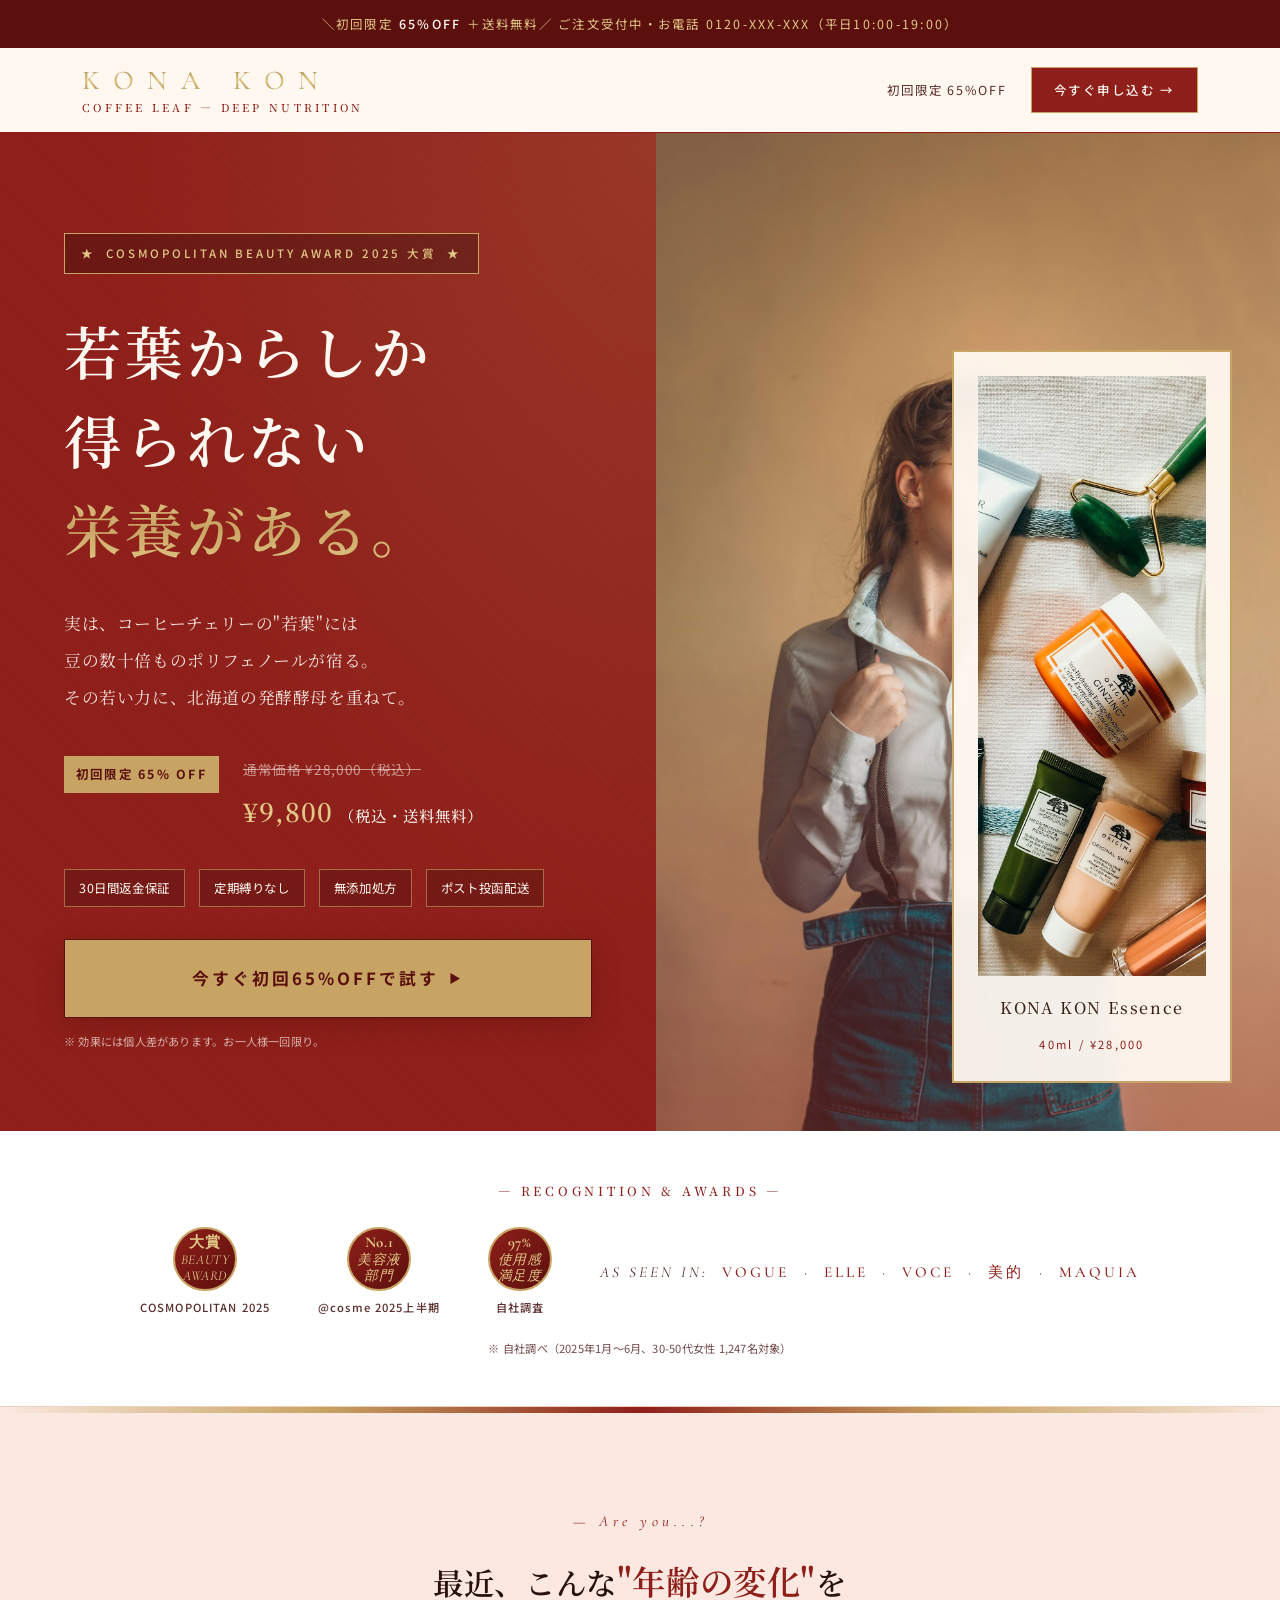
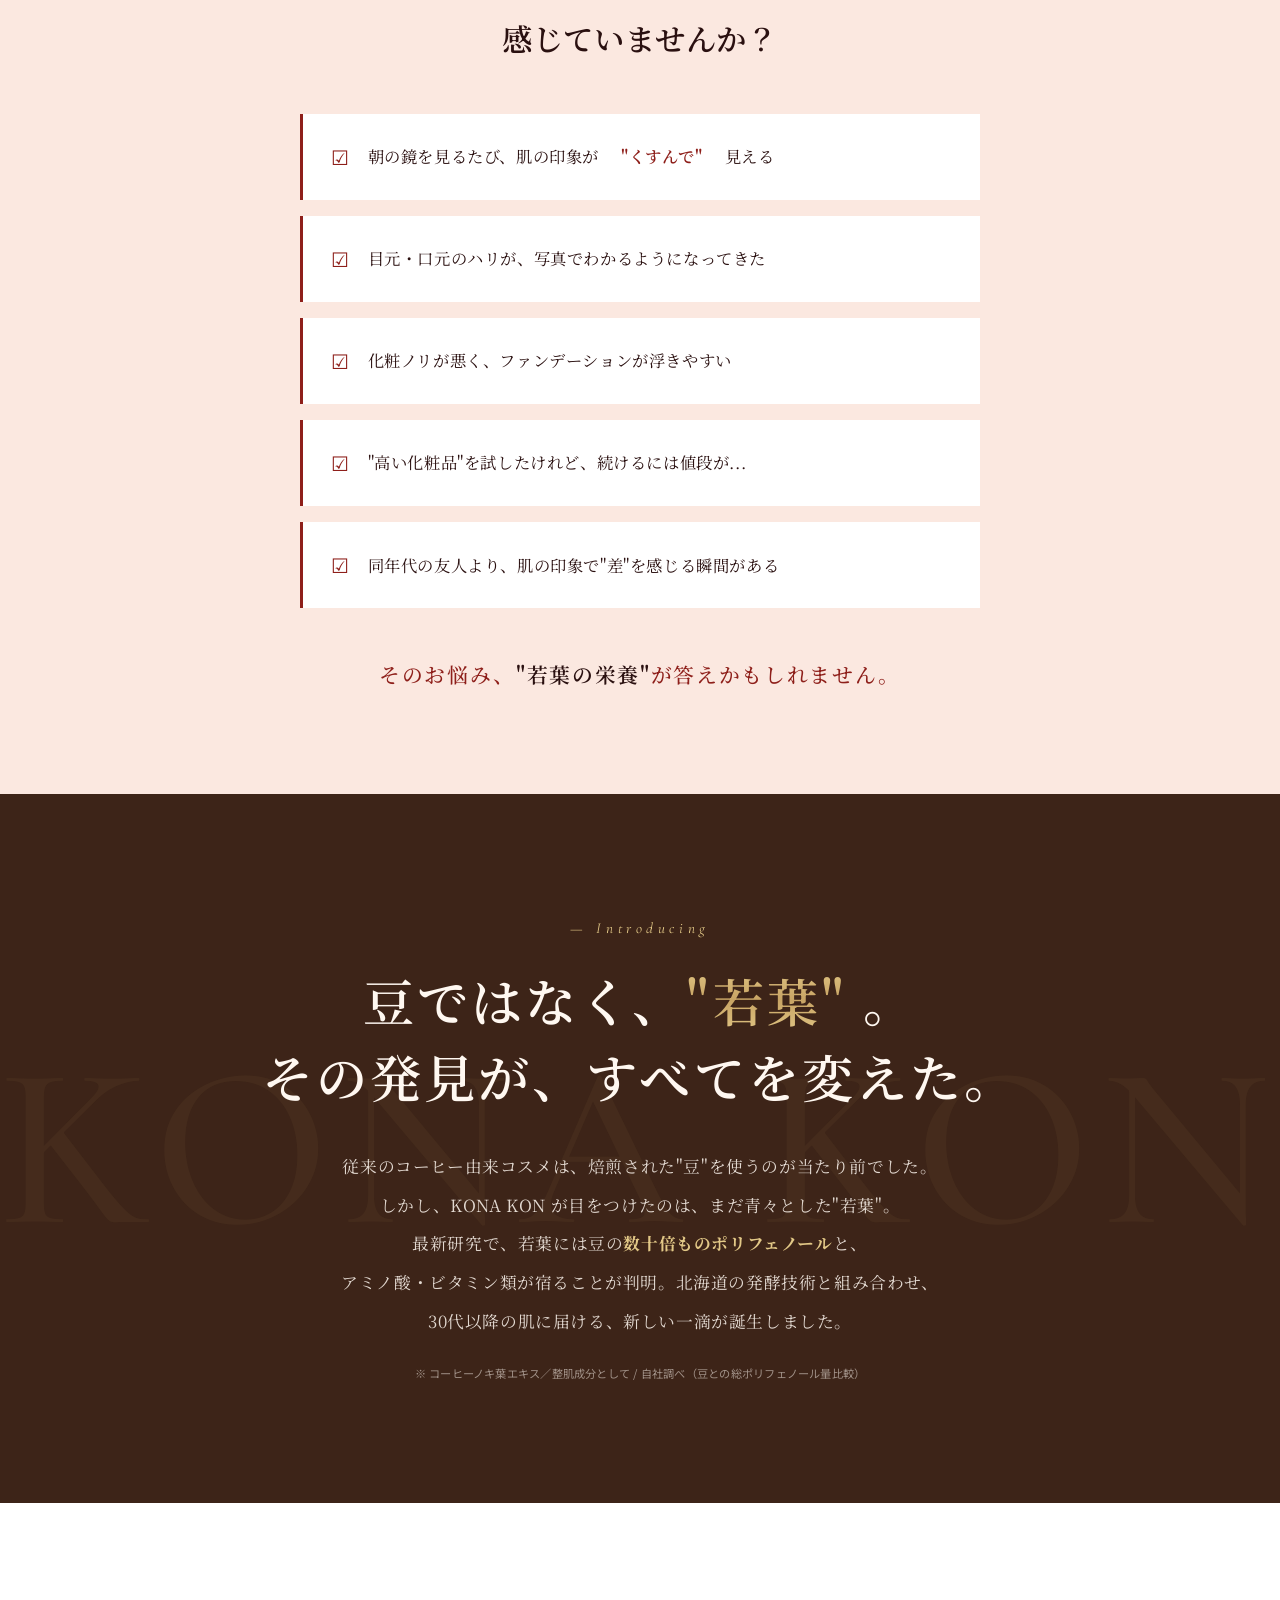
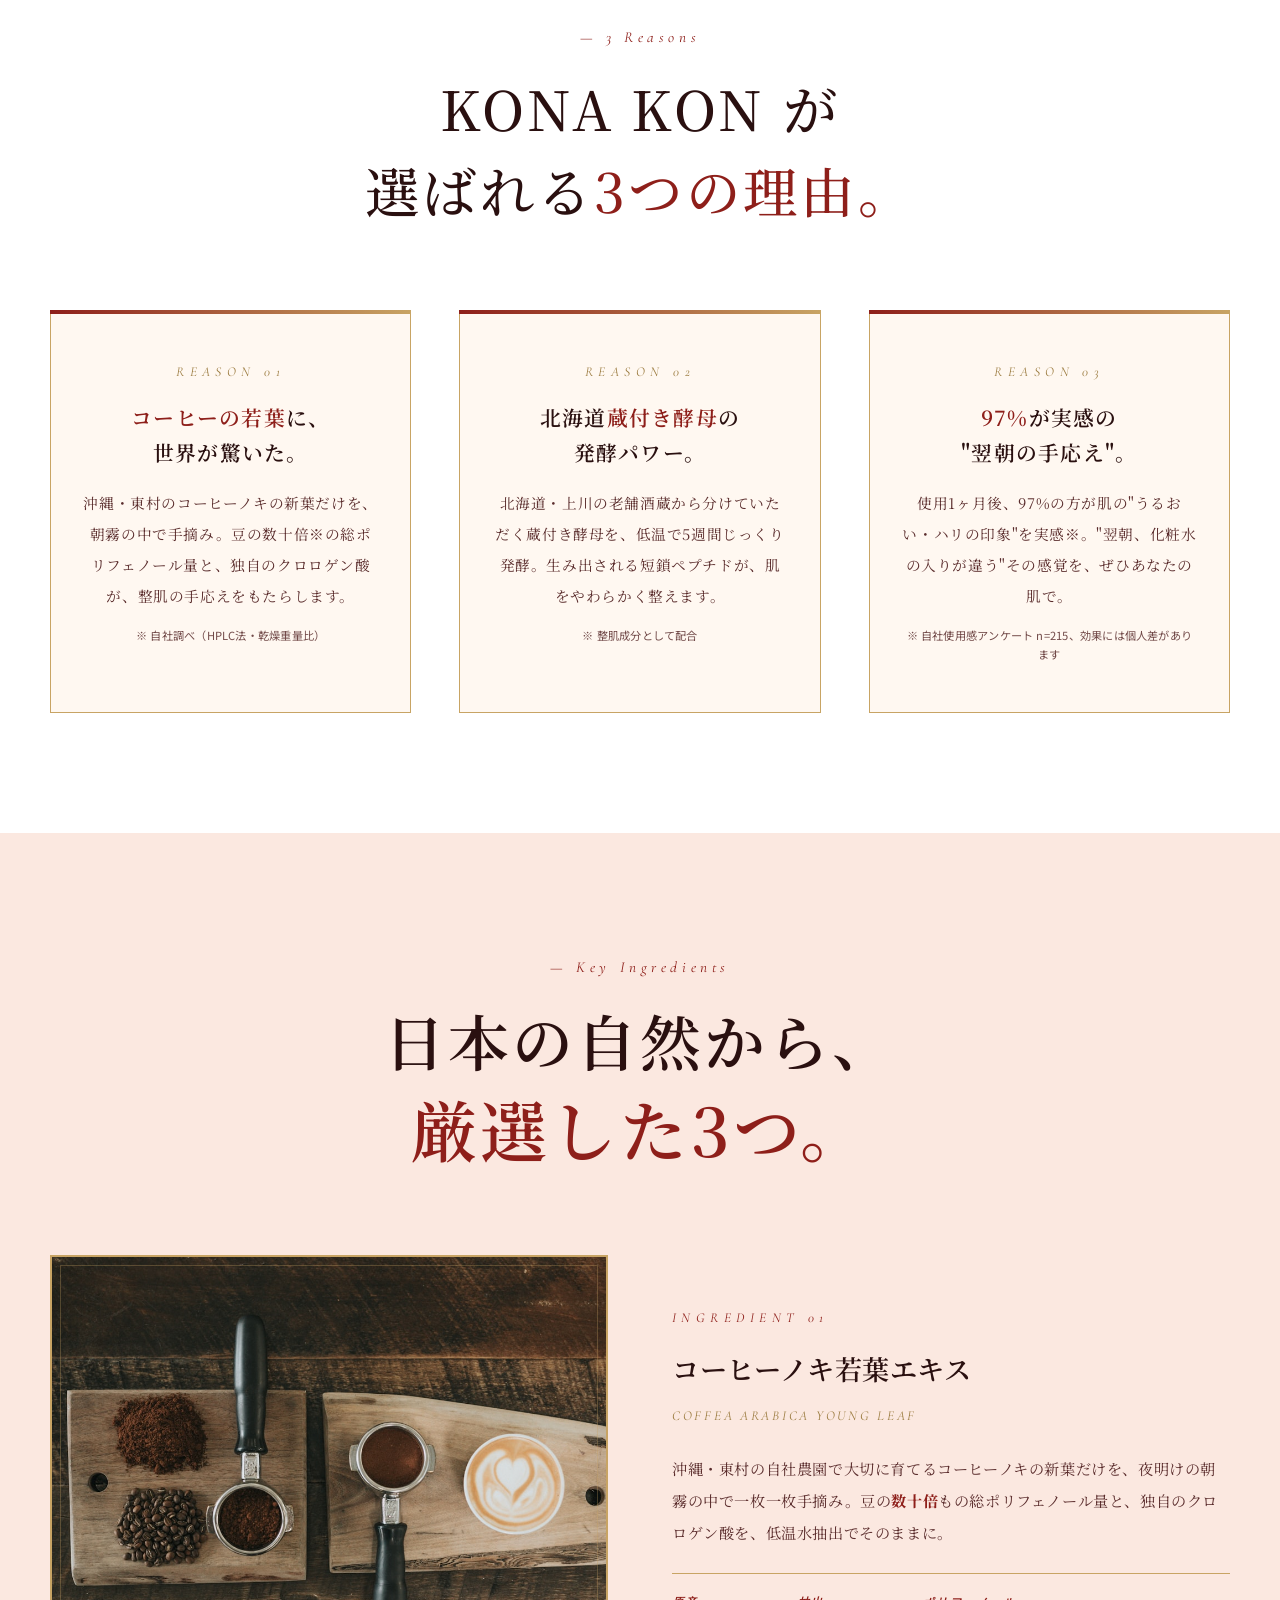
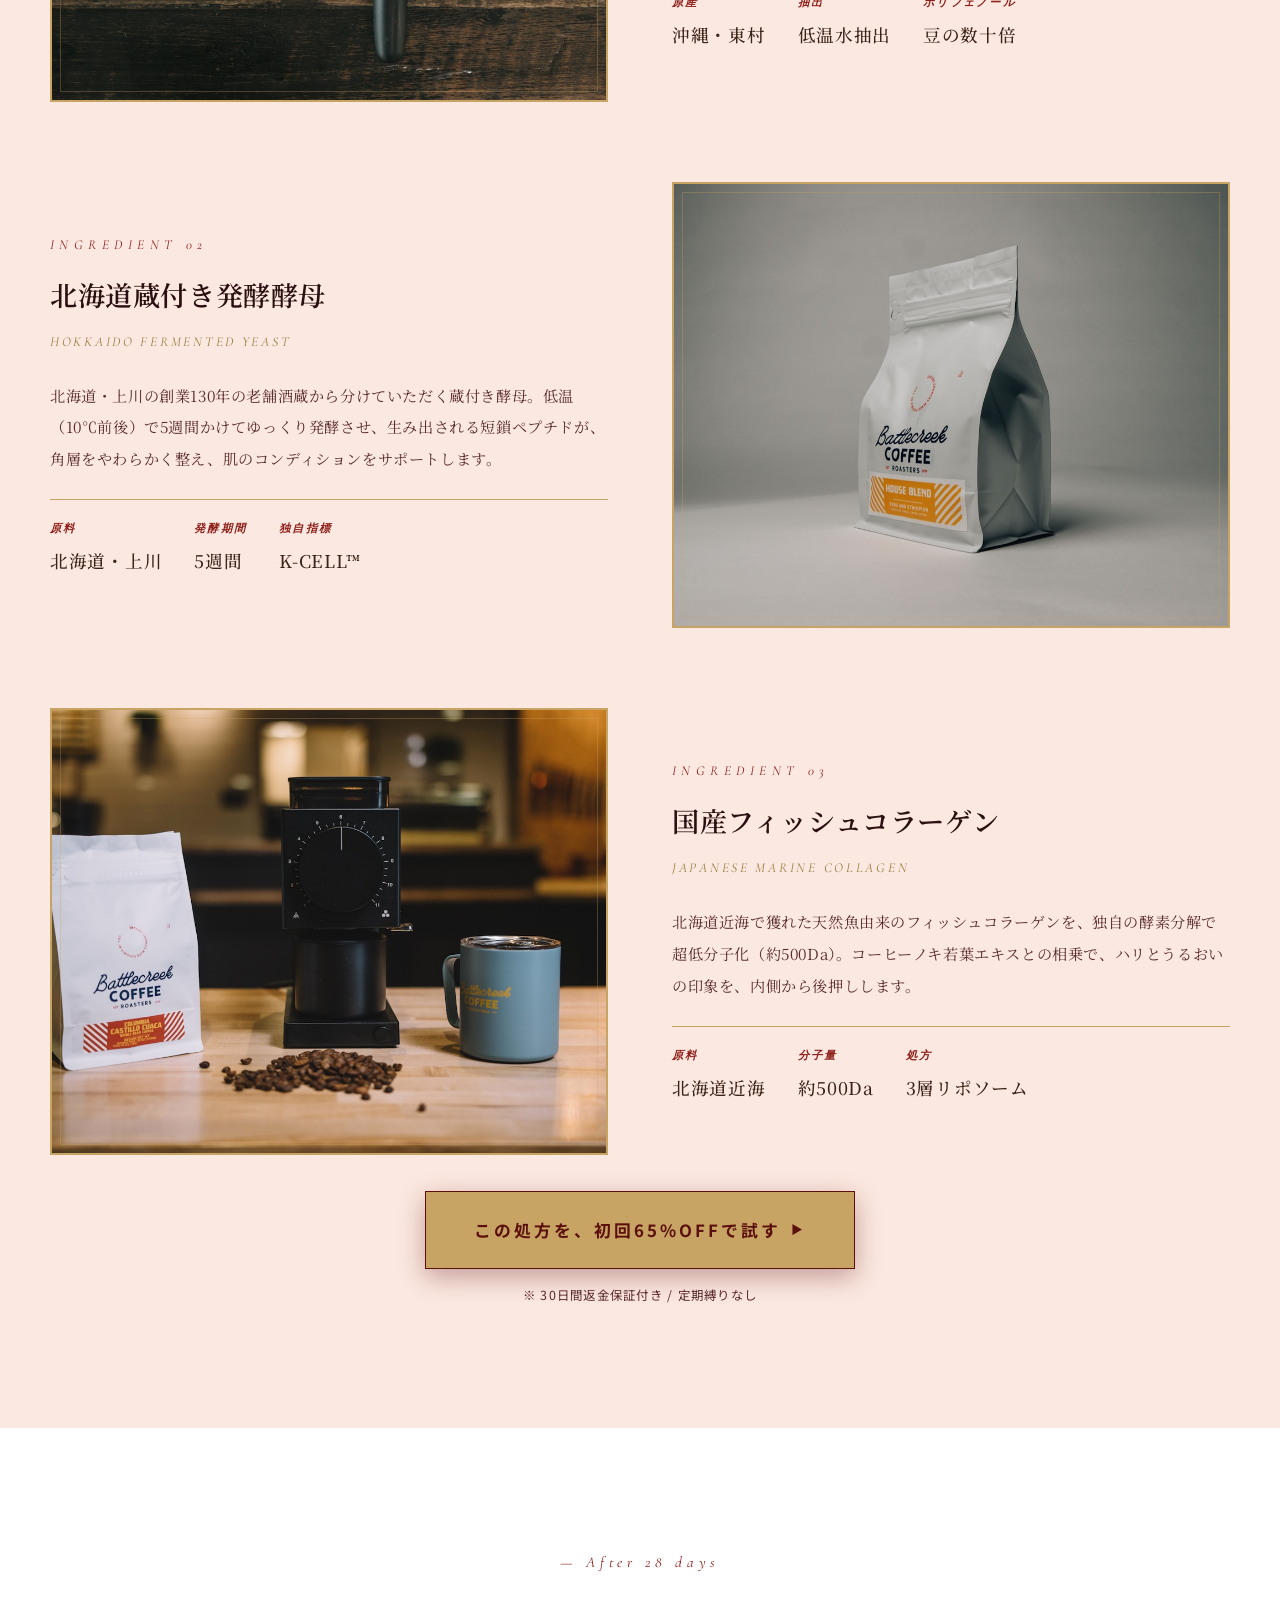
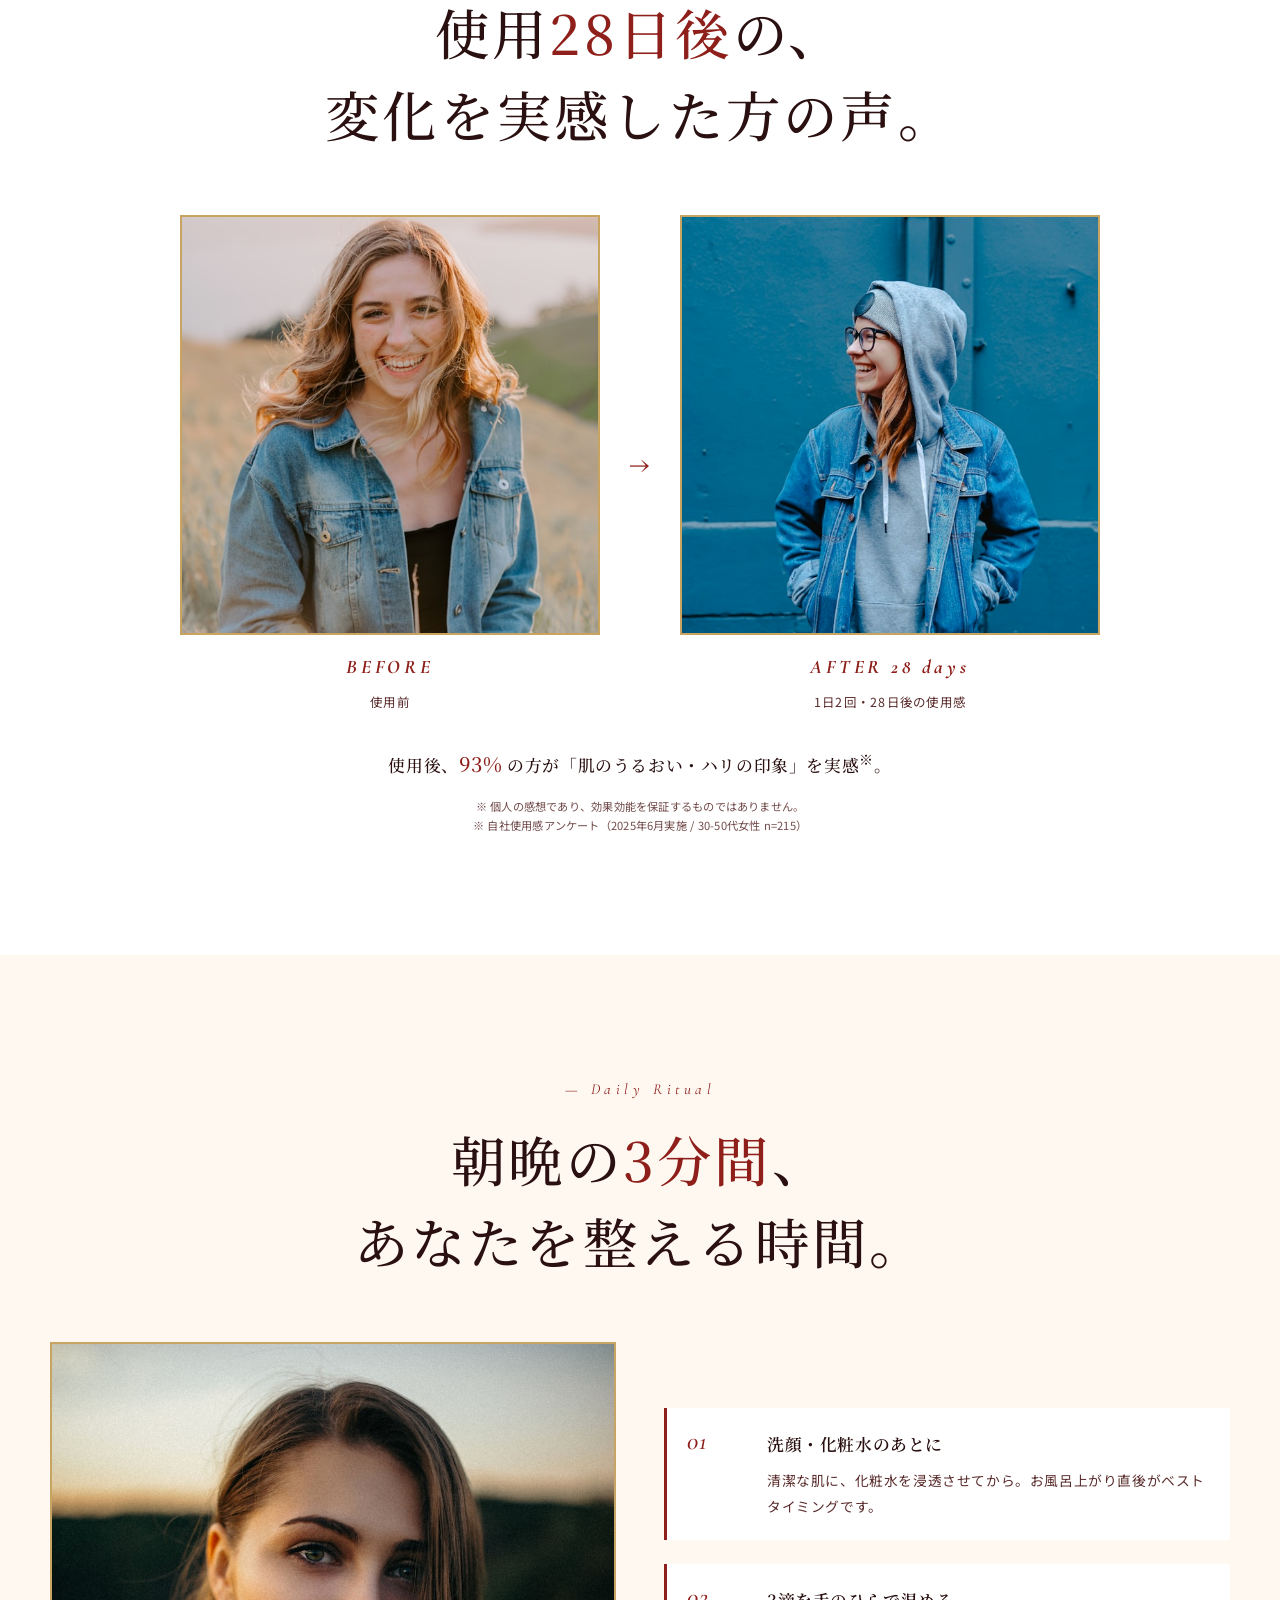
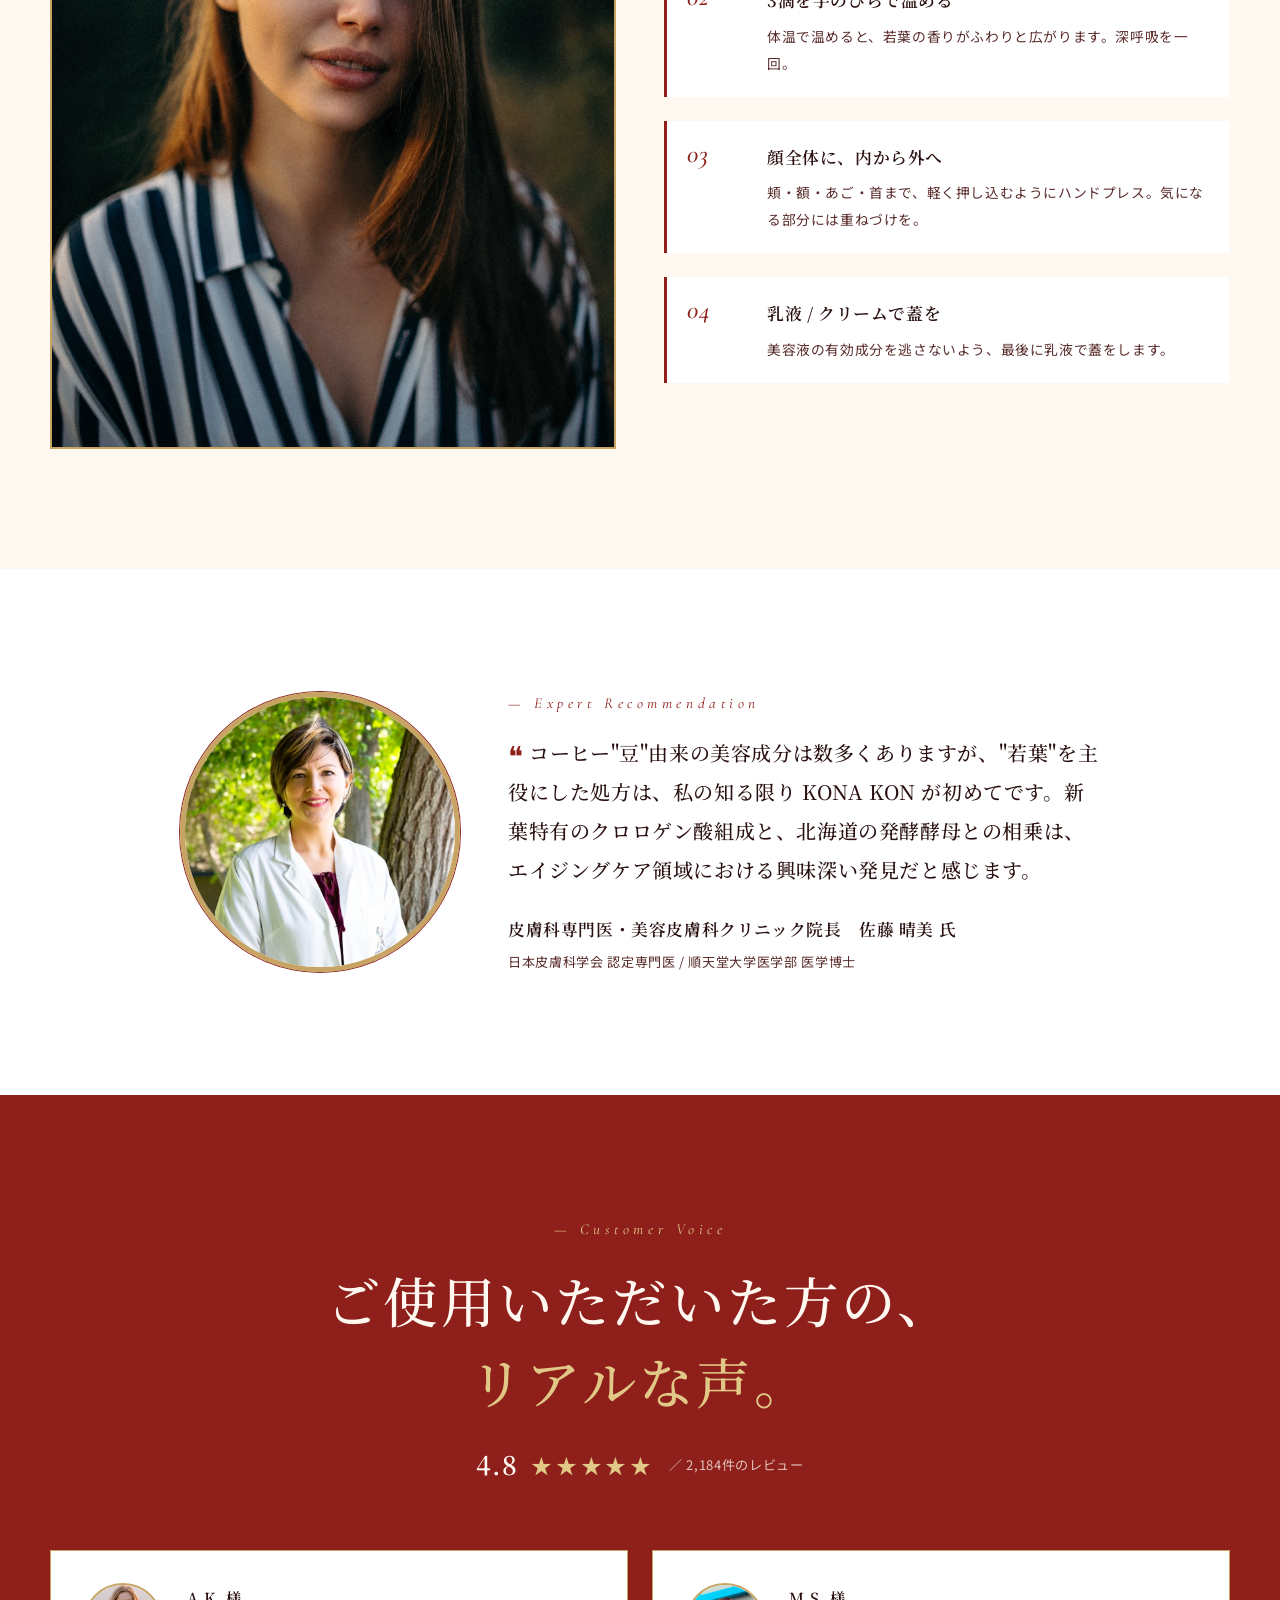
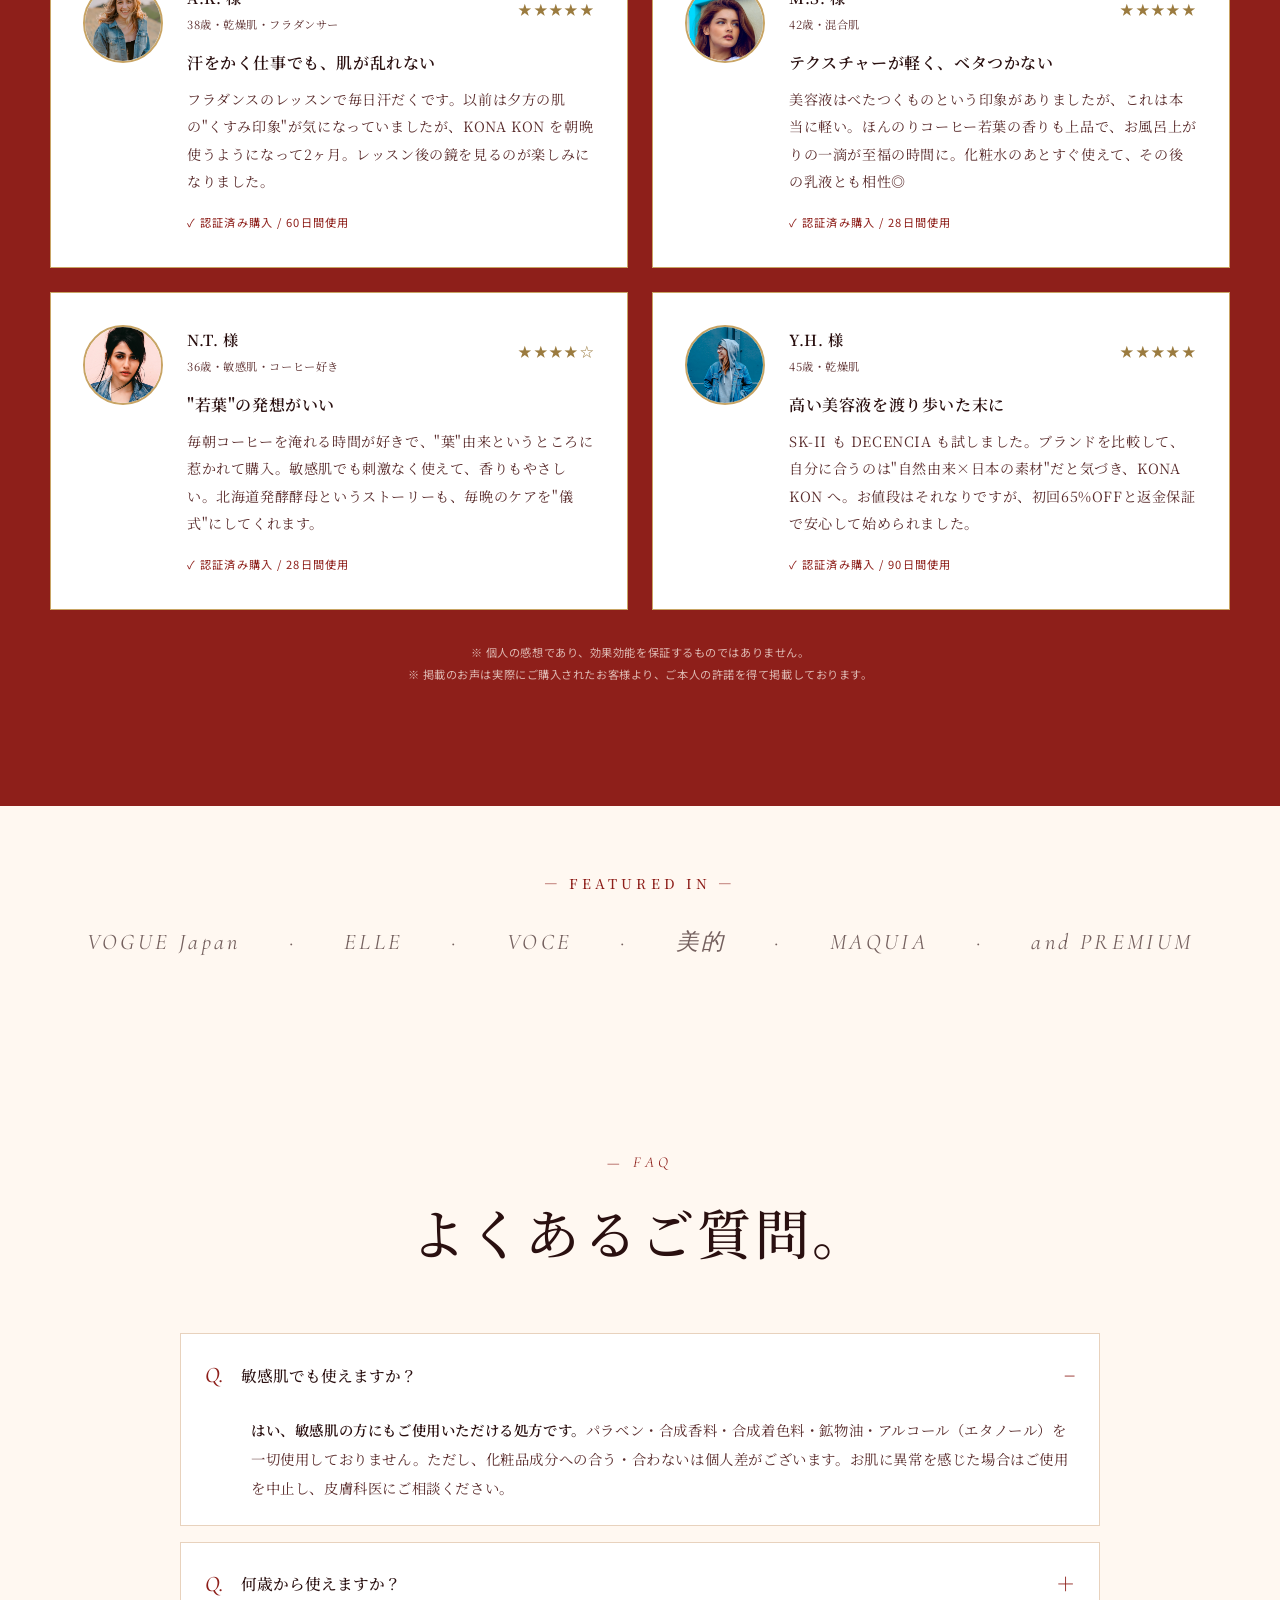
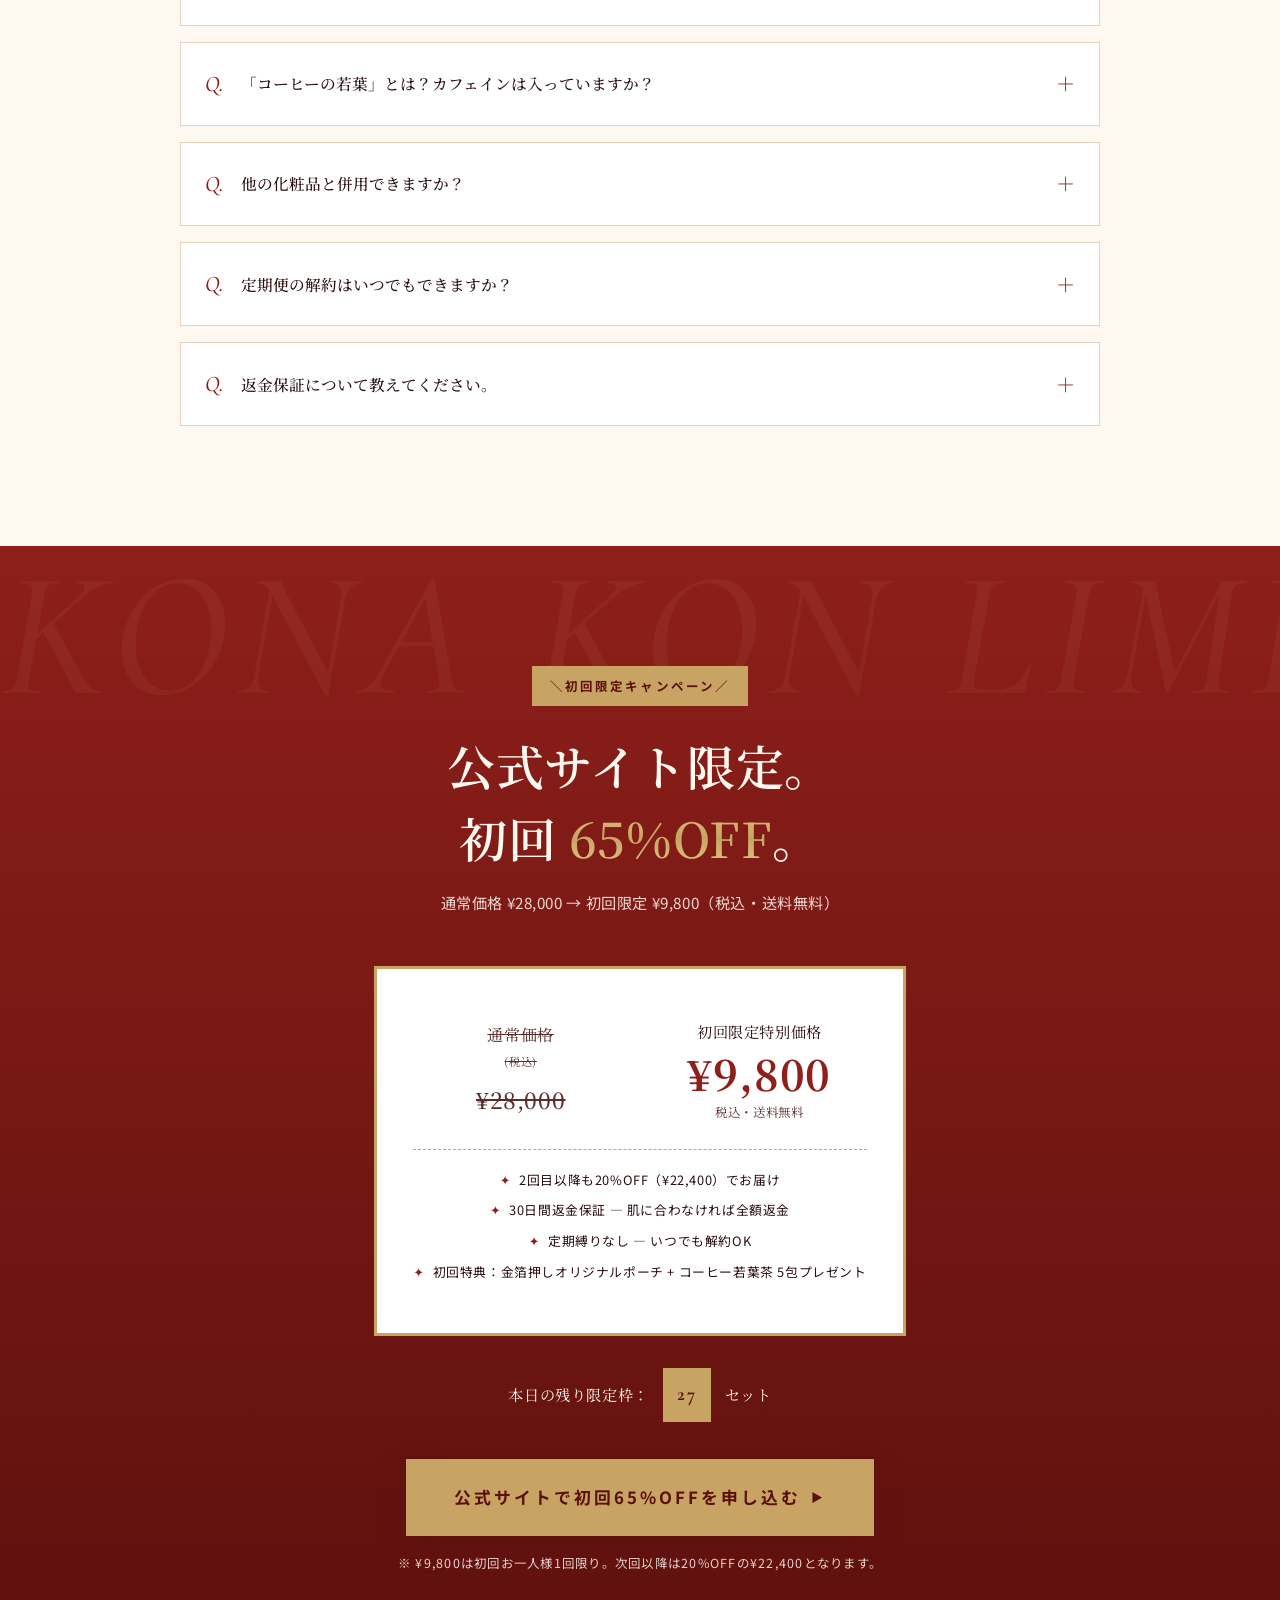
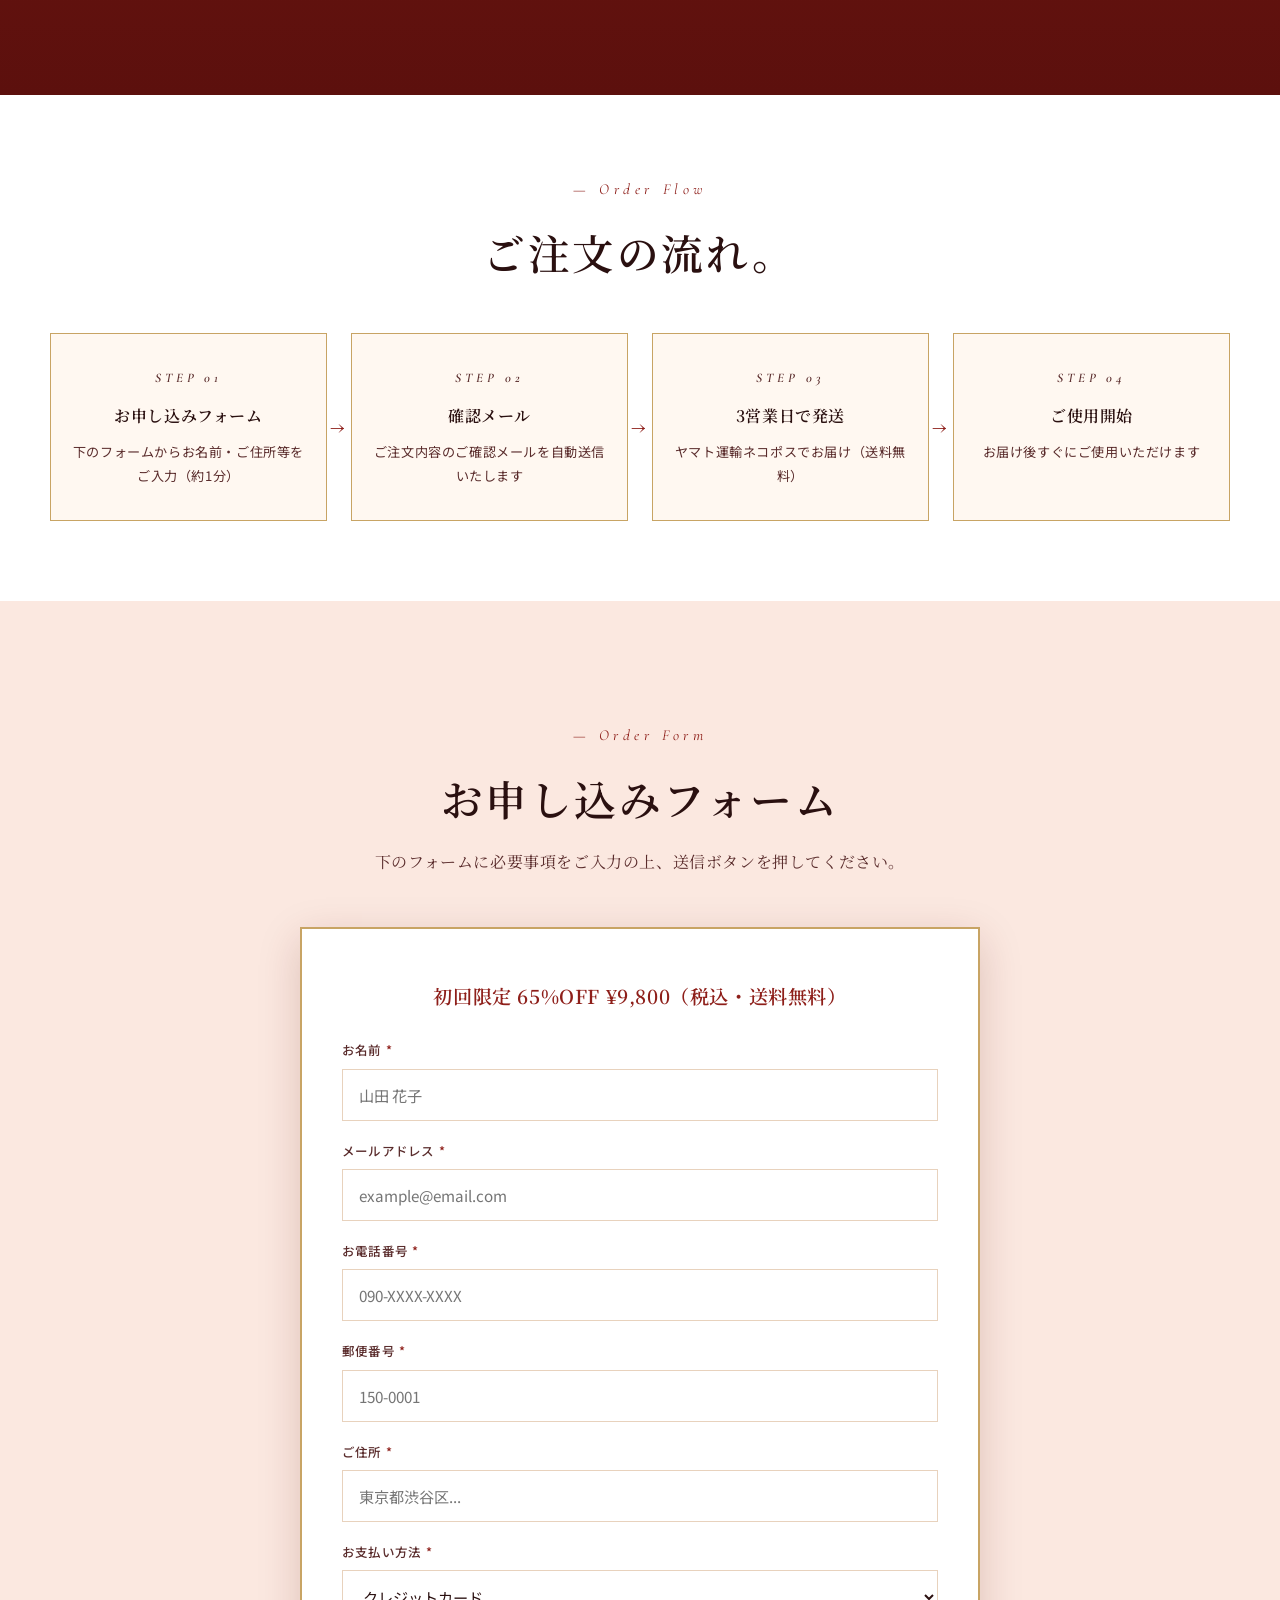
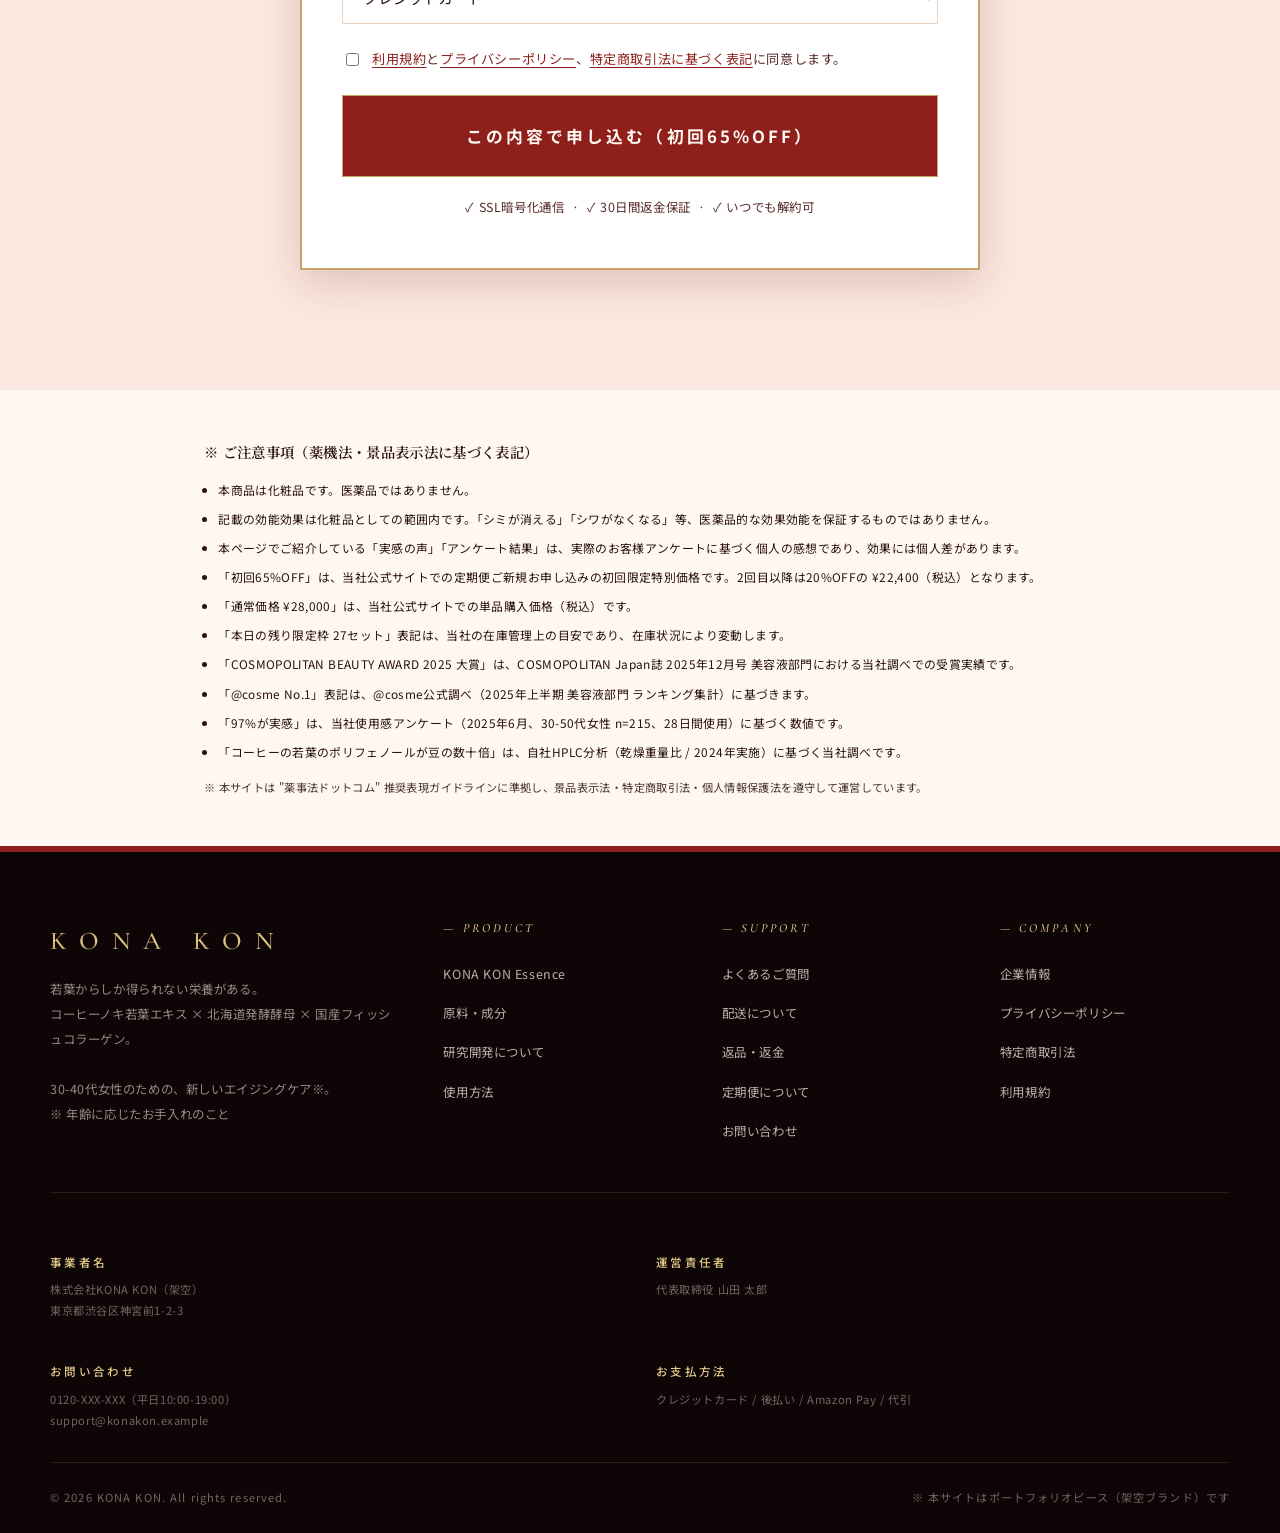
==== index.html @ c3a9a86b "Initial commit: KONA KON premium skincare LP 赤メイン×金アクセントの ¥1M+ クラス LP - 17セクション構成 - 薬機法・景表法配慮表現 - コー" ====
<!DOCTYPE html>
<html lang="ja">
<head>
<meta charset="UTF-8">
<meta name="viewport" content="width=device-width, initial-scale=1.0">
<title>KONA KON 美容液 — コーヒーの若葉エキス × 北海道発酵酵母 × 国産コラーゲン</title>
<meta name="description" content="若葉からしか得られない栄養がある。コーヒーチェリーの若葉エキス × 北海道発酵酵母 × 国産コラーゲン配合。30-40代女性のためのプレミアムエイジングケア美容液。">
<link rel="preconnect" href="https://fonts.googleapis.com">
<link rel="preconnect" href="https://fonts.gstatic.com" crossorigin>
<link href="https://fonts.googleapis.com/css2?family=Cormorant+Garamond:ital,wght@0,400;0,500;0,600;1,400;1,500&family=Noto+Sans+JP:wght@300;400;500;600;700&family=Noto+Serif+JP:wght@300;400;500;600;700&display=swap" rel="stylesheet">
<link rel="stylesheet" href="styles.css">
</head>
<body>

<div class="bar">
  ＼初回限定<strong>65%OFF</strong>＋送料無料／ ご注文受付中・お電話 0120-XXX-XXX（平日10:00-19:00）
</div>

<header class="hd">
  <div class="hd__inner">
    <a href="#" class="hd__brand">
      <span class="hd__name">KONA&nbsp;KON</span>
      <span class="hd__tag">COFFEE LEAF — DEEP NUTRITION</span>
    </a>
    <div class="hd__cta">
      <span>初回限定 65%OFF</span>
      <a href="#offer">今すぐ申し込む →</a>
    </div>
  </div>
</header>

<section class="hero">
  <div class="hero__txt">
    <div class="hero__chip">
      <span>★</span> COSMOPOLITAN BEAUTY AWARD 2025 大賞 <span>★</span>
    </div>
    <h1 class="hero__catch">
      若葉からしか<br>
      得られない<br>
      <em>栄養がある。</em>
    </h1>
    <p class="hero__sub">
      実は、コーヒーチェリーの"若葉"には<br>
      豆の数十倍ものポリフェノールが宿る。<br>
      その若い力に、北海道の発酵酵母を重ねて。
    </p>
    <div class="hero__cta-row">
      <span class="hero__off">初回限定 65% OFF</span>
      <div class="hero__price">
        <span class="hero__price-old">通常価格 ¥28,000（税込）</span>
        <span class="hero__price-new">¥9,800<small>（税込・送料無料）</small></span>
      </div>
    </div>
    <ul class="hero__bullets">
      <li>30日間返金保証</li>
      <li>定期縛りなし</li>
      <li>無添加処方</li>
      <li>ポスト投函配送</li>
    </ul>
    <a href="#offer" class="cta-big">今すぐ初回65%OFFで試す</a>
    <p class="note" style="margin-top:14px;color:rgba(255,248,241,0.7)">※ 効果には個人差があります。お一人様一回限り。</p>
  </div>
  <div class="hero__visual">
    <img src="images/hero-model.jpg" alt="">
    <div class="hero__product">
      <img src="images/product-hero.jpg" alt="KONA KON Essence">
      <strong>KONA KON Essence</strong>
      <small>40ml / ¥28,000</small>
    </div>
  </div>
</section>

<section class="trust">
  <div class="trust__inner">
    <p class="trust__title">— RECOGNITION & AWARDS —</p>
    <div class="trust__row">
      <div class="trust__badge">
        <div class="award"><div><strong>大賞</strong>BEAUTY<br>AWARD</div></div>
        <p>COSMOPOLITAN 2025</p>
      </div>
      <div class="trust__badge">
        <div class="award"><div><strong>No.1</strong>美容液<br>部門</div></div>
        <p>@cosme 2025上半期</p>
      </div>
      <div class="trust__badge">
        <div class="award"><div><strong>97%</strong>使用感<br>満足度</div></div>
        <p>自社調査</p>
      </div>
      <div class="trust__media">
        AS SEEN IN: &nbsp;<strong>VOGUE</strong> &nbsp;·&nbsp; <strong>ELLE</strong> &nbsp;·&nbsp; <strong>VOCE</strong> &nbsp;·&nbsp; <strong>美的</strong> &nbsp;·&nbsp; <strong>MAQUIA</strong>
      </div>
    </div>
    <p class="disclaim" style="text-align:center;margin-top:20px">※ 自社調べ（2025年1月～6月、30-50代女性 1,247名対象）</p>
  </div>
</section>

<section class="pain">
  <p class="kicker kicker--center kicker--red">— Are you...?</p>
  <h2 class="pain__title">
    最近、こんな<em>"年齢の変化"</em>を<br>
    感じていませんか？
  </h2>
  <ul class="pain__list">
    <li class="pain__item">朝の鏡を見るたび、肌の印象が<strong style="color:var(--red);font-weight:600;margin:0 4px">"くすんで"</strong>見える</li>
    <li class="pain__item">目元・口元のハリが、写真でわかるようになってきた</li>
    <li class="pain__item">化粧ノリが悪く、ファンデーションが浮きやすい</li>
    <li class="pain__item">"高い化粧品"を試したけれど、続けるには値段が...</li>
    <li class="pain__item">同年代の友人より、肌の印象で"差"を感じる瞬間がある</li>
  </ul>
  <p class="pain__hook">
    そのお悩み、<strong>"若葉の栄養"</strong>が答えかもしれません。
  </p>
</section>

<section class="solution">
  <div class="solution__inner">
    <p class="kicker kicker--center" style="color:var(--gold-l)">— Introducing</p>
    <h2 class="solution__title">
      豆ではなく、<em>"若葉"</em> 。<br>
      その発見が、すべてを変えた。
    </h2>
    <p class="solution__lead">
      従来のコーヒー由来コスメは、焙煎された"豆"を使うのが当たり前でした。<br>
      しかし、KONA KON が目をつけたのは、まだ青々とした"若葉"。<br>
      最新研究で、若葉には豆の<strong style="color:var(--gold-l)">数十倍ものポリフェノール</strong>と、<br>
      アミノ酸・ビタミン類が宿ることが判明。北海道の発酵技術と組み合わせ、<br>
      30代以降の肌に届ける、新しい一滴が誕生しました。
    </p>
    <p class="disclaim" style="text-align:center;margin-top:24px;color:rgba(255,248,241,0.6)">※ コーヒーノキ葉エキス／整肌成分として / 自社調べ（豆との総ポリフェノール量比較）</p>
  </div>
</section>

<section class="reasons">
  <div class="reasons__head">
    <p class="kicker kicker--center kicker--red">— 3 Reasons</p>
    <h2 class="h-display">KONA KON が<br>選ばれる<em>3つの理由。</em></h2>
  </div>
  <div class="reasons__list">
    <article class="reason">
      <p class="reason__no">REASON 01</p>
      <h3 class="reason__title"><em>コーヒーの若葉</em>に、<br>世界が驚いた。</h3>
      <p class="reason__txt">沖縄・東村のコーヒーノキの新葉だけを、朝霧の中で手摘み。豆の数十倍※の総ポリフェノール量と、独自のクロロゲン酸が、整肌の手応えをもたらします。</p>
      <p class="disclaim" style="margin-top:14px">※ 自社調べ（HPLC法・乾燥重量比）</p>
    </article>
    <article class="reason">
      <p class="reason__no">REASON 02</p>
      <h3 class="reason__title">北海道<em>蔵付き酵母</em>の<br>発酵パワー。</h3>
      <p class="reason__txt">北海道・上川の老舗酒蔵から分けていただく蔵付き酵母を、低温で5週間じっくり発酵。生み出される短鎖ペプチドが、肌をやわらかく整えます。</p>
      <p class="disclaim" style="margin-top:14px">※ 整肌成分として配合</p>
    </article>
    <article class="reason">
      <p class="reason__no">REASON 03</p>
      <h3 class="reason__title"><em>97%</em>が実感の<br>"翌朝の手応え"。</h3>
      <p class="reason__txt">使用1ヶ月後、97%の方が肌の"うるおい・ハリの印象"を実感※。"翌朝、化粧水の入りが違う"その感覚を、ぜひあなたの肌で。</p>
      <p class="disclaim" style="margin-top:14px">※ 自社使用感アンケート n=215、効果には個人差があります</p>
    </article>
  </div>
</section>

<section class="ingredients">
  <div class="ing__head">
    <p class="kicker kicker--center kicker--red">— Key Ingredients</p>
    <h2 class="ing__big">日本の自然から、<br><em>厳選した3つ。</em></h2>
  </div>
  <div class="ing__list">
    <article class="ing__row">
      <figure class="ing__img"><img src="images/coffee-leaf.jpg" alt="コーヒーの若葉"></figure>
      <div>
        <p class="ing__no">INGREDIENT 01</p>
        <h3 class="ing__name">コーヒーノキ若葉エキス</h3>
        <p class="ing__lat">COFFEA ARABICA YOUNG LEAF</p>
        <p class="ing__txt">沖縄・東村の自社農園で大切に育てるコーヒーノキの新葉だけを、夜明けの朝霧の中で一枚一枚手摘み。豆の<strong style="color:var(--red)">数十倍</strong>もの総ポリフェノール量と、独自のクロロゲン酸を、低温水抽出でそのままに。</p>
        <div class="ing__data">
          <div><span>原産</span><b>沖縄・東村</b></div>
          <div><span>抽出</span><b>低温水抽出</b></div>
          <div><span>ポリフェノール</span><b>豆の数十倍</b></div>
        </div>
      </div>
    </article>
    <article class="ing__row ing__row--rev">
      <figure class="ing__img"><img src="images/fermentation.jpg" alt="北海道発酵酵母"></figure>
      <div>
        <p class="ing__no">INGREDIENT 02</p>
        <h3 class="ing__name">北海道蔵付き発酵酵母</h3>
        <p class="ing__lat">HOKKAIDO FERMENTED YEAST</p>
        <p class="ing__txt">北海道・上川の創業130年の老舗酒蔵から分けていただく蔵付き酵母。低温（10℃前後）で5週間かけてゆっくり発酵させ、生み出される短鎖ペプチドが、角層をやわらかく整え、肌のコンディションをサポートします。</p>
        <div class="ing__data">
          <div><span>原料</span><b>北海道・上川</b></div>
          <div><span>発酵期間</span><b>5週間</b></div>
          <div><span>独自指標</span><b>K-CELL™</b></div>
        </div>
      </div>
    </article>
    <article class="ing__row">
      <figure class="ing__img"><img src="images/coffee-farm.jpg" alt="国産コラーゲン"></figure>
      <div>
        <p class="ing__no">INGREDIENT 03</p>
        <h3 class="ing__name">国産フィッシュコラーゲン</h3>
        <p class="ing__lat">JAPANESE MARINE COLLAGEN</p>
        <p class="ing__txt">北海道近海で獲れた天然魚由来のフィッシュコラーゲンを、独自の酵素分解で超低分子化（約500Da）。コーヒーノキ若葉エキスとの相乗で、ハリとうるおいの印象を、内側から後押しします。</p>
        <div class="ing__data">
          <div><span>原料</span><b>北海道近海</b></div>
          <div><span>分子量</span><b>約500Da</b></div>
          <div><span>処方</span><b>3層リポソーム</b></div>
        </div>
      </div>
    </article>
  </div>
  <div class="cta-block">
    <a href="#offer" class="cta-big">この処方を、初回65%OFFで試す</a>
    <p class="sub">※ 30日間返金保証付き / 定期縛りなし</p>
  </div>
</section>

<section class="ba">
  <div class="ba__head">
    <p class="kicker kicker--center kicker--red">— After 28 days</p>
    <h2 class="h-display">使用<em>28日後</em>の、<br>変化を実感した方の声。</h2>
  </div>
  <div class="ba__row">
    <div class="ba__col"><img src="images/customer-1.jpg" alt=""><strong>BEFORE</strong><span>使用前</span></div>
    <div class="ba__arrow">→</div>
    <div class="ba__col"><img src="images/customer-3.jpg" alt=""><strong>AFTER 28 days</strong><span>1日2回・28日後の使用感</span></div>
  </div>
  <p class="ba__caption">
    使用後、<em>93%</em> の方が「肌のうるおい・ハリの印象」を実感<sup>※</sup>。
  </p>
  <p class="ba__legal disclaim">
    ※ 個人の感想であり、効果効能を保証するものではありません。<br>
    ※ 自社使用感アンケート（2025年6月実施 / 30-50代女性 n=215）
  </p>
</section>

<section class="ritual">
  <div class="ritual__inner">
    <div class="ritual__head">
      <p class="kicker kicker--center kicker--red">— Daily Ritual</p>
      <h2 class="h-display">朝晩の<em>3分間</em>、<br>あなたを整える時間。</h2>
    </div>
    <div class="ritual__row">
      <figure class="ritual__img"><img src="images/ritual.jpg" alt=""></figure>
      <div class="ritual__steps">
        <div class="step"><span class="step__no">01</span><div><h4>洗顔・化粧水のあとに</h4><p>清潔な肌に、化粧水を浸透させてから。お風呂上がり直後がベストタイミングです。</p></div></div>
        <div class="step"><span class="step__no">02</span><div><h4>3滴を手のひらで温める</h4><p>体温で温めると、若葉の香りがふわりと広がります。深呼吸を一回。</p></div></div>
        <div class="step"><span class="step__no">03</span><div><h4>顔全体に、内から外へ</h4><p>頬・額・あご・首まで、軽く押し込むようにハンドプレス。気になる部分には重ねづけを。</p></div></div>
        <div class="step"><span class="step__no">04</span><div><h4>乳液 / クリームで蓋を</h4><p>美容液の有効成分を逃さないよう、最後に乳液で蓋をします。</p></div></div>
      </div>
    </div>
  </div>
</section>

<section class="expert">
  <div class="expert__inner">
    <figure class="expert__photo"><img src="images/expert.jpg" alt=""></figure>
    <div>
      <p class="kicker kicker--red">— Expert Recommendation</p>
      <p class="expert__quote">
        コーヒー"豆"由来の美容成分は数多くありますが、"若葉"を主役にした処方は、私の知る限り KONA KON が初めてです。新葉特有のクロロゲン酸組成と、北海道の発酵酵母との相乗は、エイジングケア領域における興味深い発見だと感じます。
      </p>
      <p class="expert__name">皮膚科専門医・美容皮膚科クリニック院長　佐藤 晴美 氏</p>
      <p class="expert__title">日本皮膚科学会 認定専門医 / 順天堂大学医学部 医学博士</p>
    </div>
  </div>
</section>

<section class="voice">
  <div class="voice__head">
    <p class="kicker kicker--center" style="color:var(--gold-l)">— Customer Voice</p>
    <h2 class="h-display h-display--light">ご使用いただいた方の、<br><em>リアルな声。</em></h2>
    <div class="voice__rating">
      <span class="num">4.8</span>
      <span class="stars">★★★★★</span>
      <span class="meta">／ 2,184件のレビュー</span>
    </div>
  </div>
  <div class="voice__list">
    <article class="vc">
      <div class="vc__avatar"><img src="images/customer-1.jpg" alt=""></div>
      <div>
        <div class="vc__head"><div class="vc__name">A.K. 様<span>38歳・乾燥肌・フラダンサー</span></div><div class="vc__stars">★★★★★</div></div>
        <h4 class="vc__title">汗をかく仕事でも、肌が乱れない</h4>
        <p class="vc__txt">フラダンスのレッスンで毎日汗だくです。以前は夕方の肌の"くすみ印象"が気になっていましたが、KONA KON を朝晩使うようになって2ヶ月。レッスン後の鏡を見るのが楽しみになりました。</p>
        <span class="vc__verified">認証済み購入 / 60日間使用</span>
      </div>
    </article>
    <article class="vc">
      <div class="vc__avatar"><img src="images/customer-2.jpg" alt=""></div>
      <div>
        <div class="vc__head"><div class="vc__name">M.S. 様<span>42歳・混合肌</span></div><div class="vc__stars">★★★★★</div></div>
        <h4 class="vc__title">テクスチャーが軽く、ベタつかない</h4>
        <p class="vc__txt">美容液はべたつくものという印象がありましたが、これは本当に軽い。ほんのりコーヒー若葉の香りも上品で、お風呂上がりの一滴が至福の時間に。化粧水のあとすぐ使えて、その後の乳液とも相性◎</p>
        <span class="vc__verified">認証済み購入 / 28日間使用</span>
      </div>
    </article>
    <article class="vc">
      <div class="vc__avatar"><img src="images/customer-4.jpg" alt=""></div>
      <div>
        <div class="vc__head"><div class="vc__name">N.T. 様<span>36歳・敏感肌・コーヒー好き</span></div><div class="vc__stars">★★★★☆</div></div>
        <h4 class="vc__title">"若葉"の発想がいい</h4>
        <p class="vc__txt">毎朝コーヒーを淹れる時間が好きで、"葉"由来というところに惹かれて購入。敏感肌でも刺激なく使えて、香りもやさしい。北海道発酵酵母というストーリーも、毎晩のケアを"儀式"にしてくれます。</p>
        <span class="vc__verified">認証済み購入 / 28日間使用</span>
      </div>
    </article>
    <article class="vc">
      <div class="vc__avatar"><img src="images/customer-3.jpg" alt=""></div>
      <div>
        <div class="vc__head"><div class="vc__name">Y.H. 様<span>45歳・乾燥肌</span></div><div class="vc__stars">★★★★★</div></div>
        <h4 class="vc__title">高い美容液を渡り歩いた末に</h4>
        <p class="vc__txt">SK-II も DECENCIA も試しました。ブランドを比較して、自分に合うのは"自然由来×日本の素材"だと気づき、KONA KON へ。お値段はそれなりですが、初回65%OFFと返金保証で安心して始められました。</p>
        <span class="vc__verified">認証済み購入 / 90日間使用</span>
      </div>
    </article>
  </div>
  <p class="voice__legal">
    ※ 個人の感想であり、効果効能を保証するものではありません。<br>
    ※ 掲載のお声は実際にご購入されたお客様より、ご本人の許諾を得て掲載しております。
  </p>
</section>

<section class="media">
  <p class="media__title">— FEATURED IN —</p>
  <div class="media__row">
    <span>VOGUE Japan</span><span>·</span><span>ELLE</span><span>·</span><span>VOCE</span><span>·</span><span>美的</span><span>·</span><span>MAQUIA</span><span>·</span><span>and PREMIUM</span>
  </div>
</section>

<section class="faq">
  <div class="faq__head">
    <p class="kicker kicker--center kicker--red">— FAQ</p>
    <h2 class="h-display">よくあるご質問。</h2>
  </div>
  <div class="faq__list">
    <div class="q is-open">
      <button class="q__q">敏感肌でも使えますか？</button>
      <div class="q__a"><strong>はい、敏感肌の方にもご使用いただける処方です。</strong>パラベン・合成香料・合成着色料・鉱物油・アルコール（エタノール）を一切使用しておりません。ただし、化粧品成分への合う・合わないは個人差がございます。お肌に異常を感じた場合はご使用を中止し、皮膚科医にご相談ください。</div>
    </div>
    <div class="q">
      <button class="q__q">何歳から使えますか？</button>
      <div class="q__a">明確な年齢制限はございません。年齢に応じたケアを始めたい方であれば、20代後半からの方にもご好評いただいております。特に、肌のハリ・透明感のある印象を求める30-40代の方にお勧めしています。</div>
    </div>
    <div class="q">
      <button class="q__q">「コーヒーの若葉」とは？カフェインは入っていますか？</button>
      <div class="q__a">コーヒーノキ（Coffea Arabica）の<strong>新芽の若い葉</strong>を使用しています。豆ではなく若葉のため、<strong>カフェインはほぼ含まれません</strong>（HPLC分析にて0.01%未満）。逆に、葉特有のクロロゲン酸・ポリフェノールが豆より多く含まれることが、最新研究で報告されています。</div>
    </div>
    <div class="q">
      <button class="q__q">他の化粧品と併用できますか？</button>
      <div class="q__a">はい、お手持ちの化粧水・乳液・クリームと併用いただけます。順序は <strong>洗顔 → 化粧水 → KONA KON → 乳液/クリーム</strong> がおすすめです。</div>
    </div>
    <div class="q">
      <button class="q__q">定期便の解約はいつでもできますか？</button>
      <div class="q__a"><strong>はい、いつでも解約可能です。</strong>定期便には縛り期間がございませんので、初回1回のみのご利用も承っております。</div>
    </div>
    <div class="q">
      <button class="q__q">返金保証について教えてください。</button>
      <div class="q__a"><strong>初回購入分に限り、商品到着後30日以内であれば全額返金いたします。</strong>「肌に合わなかった」「期待した結果と違った」など、理由は問いません。</div>
    </div>
  </div>
</section>

<section class="offer" id="offer">
  <div class="offer__inner">
    <span class="offer__chip">＼初回限定キャンペーン／</span>
    <h2 class="offer__title">公式サイト限定。<br>初回 <span>65%OFF</span>。</h2>
    <p class="offer__sub">通常価格 ¥28,000 → 初回限定 ¥9,800（税込・送料無料）</p>
    <div class="offer__price-card">
      <div class="offer__price-row">
        <div class="offer__price-old">通常価格<span>(税込)</span><strong>¥28,000</strong></div>
        <div class="offer__price-new">初回限定特別価格<strong>¥9,800</strong><small>税込・送料無料</small></div>
      </div>
      <ul class="offer__bonus">
        <li>2回目以降も20%OFF（¥22,400）でお届け</li>
        <li>30日間返金保証 — 肌に合わなければ全額返金</li>
        <li>定期縛りなし — いつでも解約OK</li>
        <li>初回特典：金箔押しオリジナルポーチ + コーヒー若葉茶 5包プレゼント</li>
      </ul>
    </div>
    <div class="offer__count"><span>本日の残り限定枠：</span><time>27</time><span>セット</span></div>
    <div class="cta-block">
      <a href="#final" class="cta-big">公式サイトで初回65%OFFを申し込む</a>
      <p class="sub" style="color:rgba(255,248,241,0.85)">※ ¥9,800は初回お一人様1回限り。次回以降は20%OFFの¥22,400となります。</p>
    </div>
  </div>
</section>

<section class="flow">
  <div class="flow__inner">
    <div class="flow__head">
      <p class="kicker kicker--center kicker--red">— Order Flow</p>
      <h2 class="h-headline">ご注文の流れ。</h2>
    </div>
    <div class="flow__row">
      <div class="flow__step"><p class="flow__num">STEP 01</p><h4>お申し込みフォーム</h4><p>下のフォームからお名前・ご住所等をご入力（約1分）</p></div>
      <div class="flow__step"><p class="flow__num">STEP 02</p><h4>確認メール</h4><p>ご注文内容のご確認メールを自動送信いたします</p></div>
      <div class="flow__step"><p class="flow__num">STEP 03</p><h4>3営業日で発送</h4><p>ヤマト運輸ネコポスでお届け（送料無料）</p></div>
      <div class="flow__step"><p class="flow__num">STEP 04</p><h4>ご使用開始</h4><p>お届け後すぐにご使用いただけます</p></div>
    </div>
  </div>
</section>

<section class="final" id="final">
  <div class="final__inner">
    <div class="final__head">
      <p class="kicker kicker--center kicker--red">— Order Form</p>
      <h2 class="h-headline">お申し込みフォーム</h2>
      <p class="lead" style="text-align:center;margin-top:14px">下のフォームに必要事項をご入力の上、送信ボタンを押してください。</p>
    </div>
    <form class="form" onsubmit="event.preventDefault();alert('（ポートフォリオデモのため実際の注文は処理されません）')">
      <p class="form__title">初回限定 65%OFF ¥9,800（税込・送料無料）</p>
      <div class="form__field"><label for="name">お名前</label><input type="text" id="name" placeholder="山田 花子" required></div>
      <div class="form__field"><label for="email">メールアドレス</label><input type="email" id="email" placeholder="example@email.com" required></div>
      <div class="form__field"><label for="tel">お電話番号</label><input type="tel" id="tel" placeholder="090-XXXX-XXXX" required></div>
      <div class="form__field"><label for="zip">郵便番号</label><input type="text" id="zip" placeholder="150-0001" required></div>
      <div class="form__field"><label for="addr">ご住所</label><input type="text" id="addr" placeholder="東京都渋谷区..." required></div>
      <div class="form__field"><label for="pay">お支払い方法</label><select id="pay" required><option>クレジットカード</option><option>NP後払い</option><option>Amazon Pay</option><option>代金引換</option></select></div>
      <label class="form__check"><input type="checkbox" required><span><a href="#">利用規約</a>と<a href="#">プライバシーポリシー</a>、<a href="#">特定商取引法に基づく表記</a>に同意します。</span></label>
      <button type="submit" class="form__btn">この内容で申し込む（初回65%OFF）</button>
      <p class="form__guarantee">✓ SSL暗号化通信 &nbsp;·&nbsp; ✓ 30日間返金保証 &nbsp;·&nbsp; ✓ いつでも解約可</p>
    </form>
  </div>
</section>

<section class="legal-block">
  <div class="container">
    <h4>※ ご注意事項（薬機法・景品表示法に基づく表記）</h4>
    <ul>
      <li>本商品は化粧品です。医薬品ではありません。</li>
      <li>記載の効能効果は化粧品としての範囲内です。「シミが消える」「シワがなくなる」等、医薬品的な効果効能を保証するものではありません。</li>
      <li>本ページでご紹介している「実感の声」「アンケート結果」は、実際のお客様アンケートに基づく個人の感想であり、効果には個人差があります。</li>
      <li>「初回65%OFF」は、当社公式サイトでの定期便ご新規お申し込みの初回限定特別価格です。2回目以降は20%OFFの ¥22,400（税込）となります。</li>
      <li>「通常価格 ¥28,000」は、当社公式サイトでの単品購入価格（税込）です。</li>
      <li>「本日の残り限定枠 27セット」表記は、当社の在庫管理上の目安であり、在庫状況により変動します。</li>
      <li>「COSMOPOLITAN BEAUTY AWARD 2025 大賞」は、COSMOPOLITAN Japan誌 2025年12月号 美容液部門における当社調べでの受賞実績です。</li>
      <li>「@cosme No.1」表記は、@cosme公式調べ（2025年上半期 美容液部門 ランキング集計）に基づきます。</li>
      <li>「97%が実感」は、当社使用感アンケート（2025年6月、30-50代女性 n=215、28日間使用）に基づく数値です。</li>
      <li>「コーヒーの若葉のポリフェノールが豆の数十倍」は、自社HPLC分析（乾燥重量比 / 2024年実施）に基づく当社調べです。</li>
    </ul>
    <p class="small">※ 本サイトは "薬事法ドットコム" 推奨表現ガイドラインに準拠し、景品表示法・特定商取引法・個人情報保護法を遵守して運営しています。</p>
  </div>
</section>

<footer class="ft">
  <div class="ft__inner">
    <div class="ft__top">
      <div class="ft__brand">
        <span class="name">KONA KON</span>
        <p>若葉からしか得られない栄養がある。<br>コーヒーノキ若葉エキス × 北海道発酵酵母 × 国産フィッシュコラーゲン。<br><br>30-40代女性のための、新しいエイジングケア※。<br>※ 年齢に応じたお手入れのこと</p>
      </div>
      <div class="ft__col"><h5>— PRODUCT</h5><ul><li><a href="#">KONA KON Essence</a></li><li><a href="#">原料・成分</a></li><li><a href="#">研究開発について</a></li><li><a href="#">使用方法</a></li></ul></div>
      <div class="ft__col"><h5>— SUPPORT</h5><ul><li><a href="#">よくあるご質問</a></li><li><a href="#">配送について</a></li><li><a href="#">返品・返金</a></li><li><a href="#">定期便について</a></li><li><a href="#">お問い合わせ</a></li></ul></div>
      <div class="ft__col"><h5>— COMPANY</h5><ul><li><a href="#">企業情報</a></li><li><a href="#">プライバシーポリシー</a></li><li><a href="#">特定商取引法</a></li><li><a href="#">利用規約</a></li></ul></div>
    </div>
    <div class="ft__legal">
      <div><h6>事業者名</h6><p>株式会社KONA KON（架空）<br>東京都渋谷区神宮前1-2-3</p></div>
      <div><h6>運営責任者</h6><p>代表取締役 山田 太郎</p></div>
      <div><h6>お問い合わせ</h6><p>0120-XXX-XXX（平日10:00-19:00）<br>support@konakon.example</p></div>
      <div><h6>お支払方法</h6><p>クレジットカード / 後払い / Amazon Pay / 代引</p></div>
    </div>
    <div class="ft__bottom">
      <span>© 2026 KONA KON. All rights reserved.</span>
      <span>※ 本サイトはポートフォリオピース（架空ブランド）です</span>
    </div>
  </div>
</footer>

<div class="sticky-cta">
  <div class="sticky-cta__price">初回限定<br><strong>¥9,800</strong></div>
  <button onclick="document.getElementById('offer').scrollIntoView({behavior:'smooth'})">今すぐ申し込む →</button>
</div>

<script>
document.querySelectorAll('.q__q').forEach(b => {
  b.addEventListener('click', () => b.parentElement.classList.toggle('is-open'));
});
</script>

</body>
</html>
---- styles.css ----
/* ===================================================
   KONA KON – Premium Coffee-Leaf Skincare LP
   赤メイン × 金アクセント / コーヒーの若葉エキス
   =================================================== */

*,*::before,*::after{box-sizing:border-box}
html{scroll-behavior:smooth}
body,h1,h2,h3,h4,h5,p,ul,ol,dl,dd,dt,figure,blockquote{margin:0;padding:0}
ul,ol{list-style:none}
img{max-width:100%;display:block}
a{color:inherit;text-decoration:none}
button{border:none;background:none;font:inherit;color:inherit;cursor:pointer;padding:0}

/* === Variables — 赤メイン × 金アクセント === */
:root{
  --black:       #0E0606;
  --ink:         #2A1010;
  --ink-soft:    #5A2C2C;
  --paper:       #FFFFFF;

  /* 赤系（メイン） */
  --red:         #8E1F1A;       /* 朱赤・本命 */
  --red-d:       #5C100D;       /* 深紅 */
  --red-l:       #B33630;       /* 明朱 */
  --red-bg:      #FFF4F1;       /* 赤系の背景 */

  /* 金系（アクセント） */
  --gold:        #C8A464;
  --gold-d:      #9B7B3F;
  --gold-l:      #E2C887;
  --gold-bg:     #F5EBD3;

  /* コーヒー系 */
  --coffee:      #3D2418;
  --coffee-l:    #6B4530;

  /* 中間色 */
  --bg:          #FFF8F1;       /* メイン背景・生成り */
  --bg-2:        #FBE8E0;       /* ピンク寄り */
  --line:        #E8D2BD;
  --line-soft:   #F2E2D2;

  --serif:    'Noto Serif JP', 'Hiragino Mincho ProN', serif;
  --serif-en: 'Cormorant Garamond', 'Didot', Georgia, serif;
  --sans:     'Noto Sans JP', 'Hiragino Sans', system-ui, sans-serif;

  --max:1180px;
  --max-sm:920px;
}

body{
  font-family:var(--sans);
  color:var(--ink);
  background:var(--bg);
  line-height:1.95;
  font-weight:400;
  -webkit-font-smoothing:antialiased;
  font-size:15px;
  letter-spacing:0.04em;
  overflow-x:hidden;
}

img{filter:saturate(1.04)}

/* === Layout === */
.container{max-width:var(--max);margin:0 auto;padding:0 24px;width:100%}
.container--sm{max-width:var(--max-sm)}
section{padding:90px 0}

/* === Reusable Type === */
.kicker{
  font-family:var(--serif-en);font-style:italic;font-size:0.95rem;
  letter-spacing:0.3em;color:var(--gold-d);margin-bottom:14px;display:block;
}
.kicker--center{text-align:center}
.kicker--red{color:var(--red)}
.h-headline{
  font-family:var(--serif);font-weight:600;
  font-size:clamp(1.7rem,3.4vw,2.6rem);line-height:1.6;
  letter-spacing:0.06em;color:var(--ink);
}
.h-display{
  font-family:var(--serif);font-weight:500;
  font-size:clamp(2rem,4.5vw,3.4rem);line-height:1.5;letter-spacing:0.06em;color:var(--ink);
}
.h-display em{color:var(--red);font-style:normal}
.h-display--light{color:var(--bg)}
.h-display--light em{color:var(--gold-l)}
.lead{font-family:var(--serif);font-size:1rem;line-height:2.1;color:var(--ink-soft);font-weight:400}
.note,.disclaim{font-size:0.7rem;color:var(--ink-soft);line-height:1.7;letter-spacing:0.02em}
.disclaim{margin-top:14px;opacity:0.85}

/* === Logo (gold-foil effect) === */
.logo-mark{
  font-family:var(--serif-en);font-weight:500;letter-spacing:0.5em;
  background:linear-gradient(180deg,var(--gold-d) 0%,var(--gold-l) 50%,var(--gold-d) 100%);
  -webkit-background-clip:text;background-clip:text;-webkit-text-fill-color:transparent;
  display:inline-block;
}

/* === Announcement Bar === */
.bar{
  background:var(--red-d);color:var(--gold-l);text-align:center;
  padding:12px 16px;font-size:0.78rem;letter-spacing:0.18em;
}
.bar strong{color:var(--bg);font-weight:500;margin:0 6px}

/* === Header === */
.hd{
  background:rgba(255,248,241,0.96);backdrop-filter:blur(14px);
  position:sticky;top:0;z-index:100;
  border-bottom:1px solid var(--red);
}
.hd__inner{
  display:flex;justify-content:space-between;align-items:center;
  padding:18px 32px;max-width:var(--max);margin:0 auto;
}
.hd__brand{display:flex;flex-direction:column;line-height:1.1}
.hd__name{font-family:var(--serif-en);font-size:1.7rem;font-weight:500;letter-spacing:0.5em}
.hd__name{
  background:linear-gradient(180deg,var(--gold-d) 0%,var(--gold-l) 50%,var(--gold-d) 100%);
  -webkit-background-clip:text;background-clip:text;-webkit-text-fill-color:transparent;
}
.hd__tag{font-family:var(--serif);font-size:0.68rem;letter-spacing:0.3em;color:var(--red);margin-top:6px;font-weight:500}
.hd__cta{display:flex;align-items:center;gap:24px;font-size:0.78rem;letter-spacing:0.15em;color:var(--ink-soft)}
.hd__cta a{padding:10px 22px;color:var(--bg);background:var(--red);font-weight:500;letter-spacing:0.2em;transition:background 0.2s;border:1px solid var(--gold)}
.hd__cta a:hover{background:var(--red-d)}

/* === HERO === */
.hero{
  position:relative;min-height:calc(100vh - 120px);
  padding:0;display:grid;grid-template-columns:1.05fr 1fr;align-items:stretch;
  background:var(--red);
}
.hero__txt{
  padding:100px 64px 80px;display:flex;flex-direction:column;justify-content:center;
  position:relative;color:var(--bg);
  background:
    radial-gradient(ellipse at top right,rgba(200,164,100,0.18),transparent 60%),
    var(--red);
}
.hero__txt::before{
  content:'';position:absolute;inset:0;
  background-image:
    repeating-linear-gradient(45deg,transparent,transparent 12px,rgba(200,164,100,0.025) 12px,rgba(200,164,100,0.025) 13px);
  pointer-events:none;
}
.hero__chip{
  position:relative;display:inline-flex;align-items:center;gap:10px;
  padding:8px 16px;background:rgba(0,0,0,0.25);
  border:1px solid var(--gold);color:var(--gold-l);
  font-size:0.72rem;letter-spacing:0.25em;font-weight:500;margin-bottom:32px;width:fit-content;
}
.hero__chip span{color:var(--gold-l);font-weight:600}
.hero__catch{
  position:relative;font-family:var(--serif);font-weight:600;
  font-size:clamp(2.2rem,4.5vw,3.6rem);line-height:1.55;letter-spacing:0.06em;
  margin-bottom:32px;color:var(--bg);
}
.hero__catch em{
  font-style:normal;
  background:linear-gradient(180deg,var(--gold-l) 0%,var(--gold) 50%,var(--gold-l) 100%);
  -webkit-background-clip:text;background-clip:text;-webkit-text-fill-color:transparent;
  position:relative;
}
.hero__sub{position:relative;font-family:var(--serif);font-size:1.05rem;line-height:2.2;color:rgba(255,248,241,0.9);margin-bottom:40px;max-width:480px;font-weight:400}
.hero__cta-row{position:relative;display:flex;align-items:center;gap:24px;margin-bottom:32px;flex-wrap:wrap}
.hero__price{display:flex;flex-direction:column;gap:4px;color:var(--bg)}
.hero__price-old{font-size:0.85rem;color:rgba(255,248,241,0.55);text-decoration:line-through;letter-spacing:0.05em}
.hero__price-new{font-family:var(--serif);font-size:1.6rem;color:var(--gold-l);font-weight:600;letter-spacing:0.04em}
.hero__price-new small{font-size:0.6em;color:var(--bg);font-weight:500;margin-left:6px}
.hero__off{
  background:var(--gold);color:var(--red-d);padding:6px 12px;
  font-size:0.78rem;letter-spacing:0.18em;font-weight:700;align-self:flex-start;
}
.hero__bullets{position:relative;display:flex;gap:14px;flex-wrap:wrap;margin-bottom:32px}
.hero__bullets li{
  font-size:0.78rem;letter-spacing:0.05em;color:var(--bg);
  padding:6px 14px;border:1px solid rgba(200,164,100,0.6);background:rgba(0,0,0,0.18);
}

.hero__visual{position:relative;background:var(--coffee);overflow:hidden}
.hero__visual img{width:100%;height:100%;object-fit:cover;min-height:600px}
.hero__visual::after{
  content:'';position:absolute;inset:0;
  background:linear-gradient(180deg,transparent 50%,rgba(142,31,26,0.4));
}
.hero__product{
  position:absolute;bottom:48px;right:48px;width:280px;
  padding:24px;background:rgba(255,248,241,0.95);backdrop-filter:blur(8px);
  border:2px solid var(--gold);text-align:center;z-index:2;
}
.hero__product img{width:100%;aspect-ratio:1/1;object-fit:cover;margin-bottom:16px}
.hero__product strong{font-family:var(--serif);font-size:1rem;letter-spacing:0.1em;display:block;margin-bottom:4px;font-weight:500;color:var(--coffee)}
.hero__product small{font-size:0.7rem;letter-spacing:0.2em;color:var(--red)}

/* === CTA Buttons === */
.cta-big{
  display:inline-flex;align-items:center;justify-content:center;gap:10px;
  padding:22px 48px;background:var(--gold);color:var(--red-d);
  font-family:var(--sans);font-weight:700;font-size:1.05rem;
  letter-spacing:0.18em;
  border:1px solid var(--red-d);
  box-shadow:0 8px 24px rgba(91,16,13,0.35);
  transition:all 0.25s;cursor:pointer;text-align:center;
  position:relative;
}
.cta-big::after{content:'▶';font-size:0.7em}
.cta-big:hover{background:var(--gold-l);transform:translateY(-2px);box-shadow:0 12px 28px rgba(91,16,13,0.45)}
.cta-big--red{background:var(--red);color:var(--bg);border-color:var(--gold)}
.cta-big--red:hover{background:var(--red-d);color:var(--gold-l)}
.cta-block{text-align:center;margin-top:36px}
.cta-block .sub{margin-top:14px;font-size:0.78rem;color:var(--ink-soft);letter-spacing:0.1em}

/* === Trust Strip === */
.trust{padding:48px 24px;background:var(--paper);border-bottom:1px solid var(--line)}
.trust__inner{max-width:var(--max);margin:0 auto}
.trust__title{font-family:var(--serif);text-align:center;font-size:0.78rem;letter-spacing:0.3em;color:var(--red);margin-bottom:24px;font-weight:500}
.trust__row{display:flex;justify-content:center;align-items:center;gap:48px;flex-wrap:wrap}
.trust__badge{display:flex;flex-direction:column;align-items:center;gap:6px;text-align:center}
.trust__badge .award{
  width:64px;height:64px;border-radius:50%;
  border:2px solid var(--gold);background:linear-gradient(135deg,var(--red) 0%,var(--red-d) 100%);
  display:grid;place-items:center;font-family:var(--serif-en);font-style:italic;
  color:var(--gold-l);font-size:0.85rem;line-height:1.2;text-align:center;
}
.trust__badge .award strong{display:block;font-style:normal;font-size:1.1em;color:var(--gold-l)}
.trust__badge p{font-size:0.7rem;color:var(--ink-soft);letter-spacing:0.1em;font-weight:500}
.trust__media{font-family:var(--serif-en);font-style:italic;font-size:0.95rem;color:var(--ink-soft);letter-spacing:0.2em}
.trust__media strong{font-style:normal;color:var(--red);font-weight:500}

/* === 悩み訴求 === */
.pain{background:var(--bg-2);padding:100px 24px;text-align:center;position:relative}
.pain::before{
  content:'';position:absolute;top:0;left:0;right:0;height:6px;
  background:linear-gradient(90deg,transparent,var(--gold),var(--red),var(--gold),transparent);
}
.pain__title{font-family:var(--serif);font-size:clamp(1.4rem,2.6vw,1.9rem);line-height:1.8;color:var(--ink);font-weight:600;margin-bottom:48px}
.pain__title em{font-style:normal;color:var(--red);font-size:1.1em}
.pain__list{max-width:680px;margin:0 auto;display:flex;flex-direction:column;gap:16px}
.pain__item{
  background:var(--paper);padding:24px 28px;
  text-align:left;display:flex;align-items:center;gap:18px;
  border-left:3px solid var(--red);
  font-family:var(--serif);font-size:1.02rem;color:var(--ink);
  position:relative;
}
.pain__item::before{
  content:'☑';color:var(--red);font-size:1.2em;flex-shrink:0;
}
.pain__hook{
  font-family:var(--serif);font-size:1.3rem;color:var(--red);
  margin-top:48px;line-height:1.8;font-weight:500;letter-spacing:0.08em;
}
.pain__hook strong{color:var(--ink);font-weight:600}

/* === 解決提案 === */
.solution{background:var(--coffee);padding:120px 24px;text-align:center;position:relative;overflow:hidden;color:var(--bg)}
.solution::before{
  content:'KONA KON';position:absolute;top:50%;left:50%;transform:translate(-50%,-50%);
  font-family:var(--serif-en);font-size:18vw;color:rgba(200,164,100,0.06);font-weight:500;
  letter-spacing:0.05em;pointer-events:none;z-index:0;white-space:nowrap;
}
.solution__inner{position:relative;z-index:1;max-width:760px;margin:0 auto}
.solution__title{
  font-family:var(--serif);font-size:clamp(2rem,4vw,3.2rem);line-height:1.5;
  letter-spacing:0.06em;font-weight:600;margin:18px 0 32px;color:var(--bg);
}
.solution__title em{
  font-style:normal;
  background:linear-gradient(180deg,var(--gold-l) 0%,var(--gold) 50%,var(--gold-l) 100%);
  -webkit-background-clip:text;background-clip:text;-webkit-text-fill-color:transparent;
}
.solution__lead{font-family:var(--serif);font-size:1.05rem;line-height:2.3;color:rgba(255,248,241,0.85)}

/* === 3 Reasons === */
.reasons{padding:120px 24px;background:var(--paper);position:relative}
.reasons__head{text-align:center;margin-bottom:80px}
.reasons__list{display:grid;grid-template-columns:repeat(3,1fr);gap:48px;max-width:var(--max);margin:0 auto}
.reason{
  text-align:center;padding:48px 32px;background:var(--bg);
  border:1px solid var(--gold);position:relative;
}
.reason::before{
  content:'';position:absolute;top:-1px;left:-1px;right:-1px;height:4px;
  background:linear-gradient(90deg,var(--red),var(--gold));
}
.reason__no{font-family:var(--serif-en);font-style:italic;font-size:0.85rem;letter-spacing:0.4em;color:var(--gold-d);margin-bottom:14px}
.reason__title{font-family:var(--serif);font-size:1.3rem;font-weight:600;color:var(--ink);margin-bottom:18px;line-height:1.7;letter-spacing:0.06em}
.reason__title em{color:var(--red);font-style:normal}
.reason__txt{font-family:var(--serif);font-size:0.92rem;line-height:2.1;color:var(--ink-soft)}

/* === 成分 === */
.ingredients{padding:120px 24px;background:var(--bg-2)}
.ing__head{text-align:center;margin-bottom:80px}
.ing__big{font-family:var(--serif);font-size:clamp(2.4rem,5vw,3.8rem);font-weight:600;line-height:1.4;letter-spacing:0.05em;margin-top:14px;color:var(--ink)}
.ing__big em{color:var(--red);font-style:normal;font-size:1.1em}
.ing__list{display:flex;flex-direction:column;gap:80px;max-width:var(--max);margin:0 auto}
.ing__row{display:grid;grid-template-columns:1fr 1fr;gap:64px;align-items:center}
.ing__row--rev{direction:rtl}
.ing__row--rev > *{direction:ltr}
.ing__img{aspect-ratio:5/4;overflow:hidden;background:var(--coffee);border:2px solid var(--gold);position:relative}
.ing__img img{width:100%;height:100%;object-fit:cover}
.ing__img::after{
  content:'';position:absolute;top:8px;left:8px;right:8px;bottom:8px;
  border:1px solid rgba(200,164,100,0.3);pointer-events:none;
}
.ing__no{font-family:var(--serif-en);font-style:italic;font-size:0.85rem;letter-spacing:0.4em;color:var(--red);margin-bottom:10px}
.ing__name{font-family:var(--serif);font-size:1.7rem;font-weight:600;color:var(--ink);margin-bottom:8px}
.ing__lat{font-family:var(--serif-en);font-style:italic;font-size:0.85rem;letter-spacing:0.2em;color:var(--gold-d);margin-bottom:24px}
.ing__txt{font-family:var(--serif);font-size:0.95rem;line-height:2.1;color:var(--ink-soft);margin-bottom:24px}
.ing__data{display:flex;gap:32px;border-top:1px solid var(--gold);padding-top:18px}
.ing__data div{font-size:0.78rem}
.ing__data span{font-family:var(--serif-en);font-style:italic;font-size:0.7rem;letter-spacing:0.2em;color:var(--red);display:block;margin-bottom:4px;font-weight:600}
.ing__data b{font-family:var(--serif);font-size:1.1rem;font-weight:500;color:var(--coffee);letter-spacing:0.04em}

/* === Before/After === */
.ba{padding:120px 24px;background:var(--paper)}
.ba__head{text-align:center;margin-bottom:60px}
.ba__row{display:grid;grid-template-columns:1fr 80px 1fr;gap:0;align-items:center;max-width:var(--max-sm);margin:0 auto}
.ba__col{text-align:center}
.ba__col img{aspect-ratio:1/1;width:100%;object-fit:cover;margin-bottom:14px;border:2px solid var(--gold)}
.ba__col strong{display:block;font-family:var(--serif-en);font-style:italic;font-size:1.2rem;letter-spacing:0.2em;color:var(--red)}
.ba__col span{display:block;font-size:0.78rem;color:var(--ink-soft);letter-spacing:0.1em;margin-top:4px}
.ba__arrow{font-family:var(--serif-en);font-size:2rem;color:var(--red);text-align:center}
.ba__caption{text-align:center;margin-top:32px;font-family:var(--serif);font-size:1.05rem;color:var(--ink);font-weight:500;line-height:1.8}
.ba__caption em{color:var(--red);font-style:normal;font-size:1.2em}
.ba__legal{text-align:center;margin-top:14px}

/* === Ritual === */
.ritual{padding:120px 24px;background:var(--bg)}
.ritual__inner{max-width:var(--max);margin:0 auto}
.ritual__head{text-align:center;margin-bottom:60px}
.ritual__row{display:grid;grid-template-columns:1fr 1fr;gap:48px;align-items:center}
.ritual__img{aspect-ratio:4/5;overflow:hidden;background:var(--bg-2);border:2px solid var(--gold)}
.ritual__img img{width:100%;height:100%;object-fit:cover}
.ritual__steps{display:flex;flex-direction:column;gap:24px}
.step{display:grid;grid-template-columns:60px 1fr;gap:20px;padding:20px;background:var(--paper);border-left:3px solid var(--red)}
.step__no{font-family:var(--serif-en);font-style:italic;font-size:1.6rem;color:var(--red);font-weight:500;line-height:1}
.step h4{font-family:var(--serif);font-size:1.05rem;font-weight:600;margin-bottom:6px;color:var(--ink)}
.step p{font-size:0.86rem;line-height:1.95;color:var(--ink-soft)}

/* === Voice === */
.voice{padding:120px 24px;background:var(--red);color:var(--bg)}
.voice__head{text-align:center;margin-bottom:60px;color:var(--bg)}
.voice__head .h-display{color:var(--bg)}
.voice__head .h-display em{color:var(--gold-l)}
.voice__rating{display:flex;align-items:center;justify-content:center;gap:14px;margin-top:18px}
.voice__rating .stars{color:var(--gold-l);font-size:1.3rem;letter-spacing:0.18em}
.voice__rating .num{font-family:var(--serif);font-size:1.6rem;font-weight:600;color:var(--bg)}
.voice__rating .meta{font-size:0.82rem;color:rgba(255,248,241,0.75);letter-spacing:0.05em}
.voice__list{display:grid;grid-template-columns:repeat(2,1fr);gap:24px;max-width:var(--max);margin:0 auto}
.vc{background:var(--paper);padding:32px;display:grid;grid-template-columns:80px 1fr;gap:24px;color:var(--ink);border:1px solid var(--gold)}
.vc__avatar{width:80px;height:80px;border-radius:50%;overflow:hidden;border:2px solid var(--gold)}
.vc__avatar img{width:100%;height:100%;object-fit:cover}
.vc__head{display:flex;justify-content:space-between;align-items:center;margin-bottom:14px;flex-wrap:wrap;gap:8px}
.vc__name{font-family:var(--serif);font-weight:600;font-size:0.95rem;color:var(--ink)}
.vc__name span{display:block;font-size:0.7rem;color:var(--ink-soft);font-weight:400;margin-top:2px;letter-spacing:0.05em}
.vc__stars{color:var(--gold-d);font-size:0.85rem;letter-spacing:0.1em}
.vc__title{font-family:var(--serif);font-weight:600;font-size:1rem;color:var(--ink);margin-bottom:10px;line-height:1.6}
.vc__txt{font-family:var(--serif);font-size:0.88rem;line-height:1.95;color:var(--ink-soft);margin-bottom:10px}
.vc__verified{font-size:0.7rem;color:var(--red);letter-spacing:0.1em}
.vc__verified::before{content:'✓ ';color:var(--green)}
.voice__legal{text-align:center;margin-top:32px;font-size:0.7rem;color:rgba(255,248,241,0.7);letter-spacing:0.05em}

/* === Expert === */
.expert{padding:120px 24px;background:var(--paper)}
.expert__inner{max-width:var(--max-sm);margin:0 auto;display:grid;grid-template-columns:280px 1fr;gap:48px;align-items:center}
.expert__photo{aspect-ratio:1/1;overflow:hidden;border-radius:50%;border:5px solid var(--gold);box-shadow:0 0 0 1px var(--red)}
.expert__photo img{width:100%;height:100%;object-fit:cover}
.expert__quote{font-family:var(--serif);font-size:1.25rem;line-height:1.95;color:var(--ink);margin-bottom:24px;font-weight:500}
.expert__quote::before{content:'❝ ';color:var(--red);font-size:1.4em;line-height:0;display:inline-block;vertical-align:-0.2em}
.expert__name{font-family:var(--serif);font-weight:600;font-size:1.05rem;color:var(--ink)}
.expert__title{font-size:0.82rem;color:var(--ink-soft);margin-top:4px;letter-spacing:0.05em}

/* === Media === */
.media{padding:64px 24px;background:var(--bg);text-align:center}
.media__title{font-family:var(--serif);font-size:0.85rem;letter-spacing:0.3em;color:var(--red);margin-bottom:24px;font-weight:500}
.media__row{display:flex;justify-content:center;align-items:center;gap:48px;flex-wrap:wrap;font-family:var(--serif-en);font-style:italic;font-size:1.4rem;color:var(--ink);letter-spacing:0.15em;opacity:0.65}

/* === FAQ === */
.faq{padding:120px 24px;background:var(--bg)}
.faq__head{text-align:center;margin-bottom:60px}
.faq__list{max-width:var(--max-sm);margin:0 auto;display:flex;flex-direction:column;gap:16px}
.q{background:var(--paper);border:1px solid var(--line)}
.q__q{padding:22px 24px;display:flex;align-items:center;gap:18px;cursor:pointer;width:100%;text-align:left;font-family:var(--serif);font-size:0.98rem;color:var(--ink);font-weight:500;line-height:1.7}
.q__q::before{content:'Q.';font-family:var(--serif-en);font-style:italic;font-size:1.4rem;color:var(--red);font-weight:500;flex-shrink:0}
.q__q::after{content:'＋';margin-left:auto;color:var(--red);font-size:1.2rem;flex-shrink:0;transition:transform 0.3s}
.q.is-open .q__q::after{content:'−'}
.q__a{padding:0 24px 22px 70px;font-family:var(--serif);font-size:0.9rem;line-height:2;color:var(--ink-soft);display:none}
.q__a strong{color:var(--ink);font-weight:600}
.q.is-open .q__a{display:block;animation:fadeQ 0.3s}
@keyframes fadeQ{from{opacity:0;transform:translateY(-6px)}to{opacity:1;transform:translateY(0)}}

/* === Offer === */
.offer{padding:120px 24px;background:linear-gradient(180deg,var(--red),var(--red-d));text-align:center;position:relative;overflow:hidden;color:var(--bg)}
.offer::before{
  content:'KONA KON LIMITED';position:absolute;top:0;left:0;right:0;
  font-family:var(--serif-en);font-style:italic;font-size:14vw;color:rgba(200,164,100,0.08);
  font-weight:500;letter-spacing:0.05em;line-height:1;pointer-events:none;
  white-space:nowrap;text-align:center;
}
.offer__inner{position:relative;z-index:1;max-width:760px;margin:0 auto}
.offer__chip{display:inline-block;background:var(--gold);color:var(--red-d);padding:8px 18px;font-size:0.78rem;letter-spacing:0.25em;font-weight:700;margin-bottom:24px}
.offer__title{font-family:var(--serif);font-size:clamp(2rem,4vw,3rem);font-weight:600;line-height:1.5;margin-bottom:14px;color:var(--bg)}
.offer__title span{
  background:linear-gradient(180deg,var(--gold-l) 0%,var(--gold) 50%,var(--gold-l) 100%);
  -webkit-background-clip:text;background-clip:text;-webkit-text-fill-color:transparent;
}
.offer__sub{font-size:0.95rem;color:rgba(255,248,241,0.85);margin-bottom:48px}
.offer__price-card{background:var(--paper);padding:48px 36px;display:inline-block;border:3px solid var(--gold);min-width:480px;color:var(--ink)}
.offer__price-row{display:grid;grid-template-columns:1fr 1fr;gap:24px;align-items:center;margin-bottom:24px}
.offer__price-old{font-family:var(--serif);font-size:1rem;color:var(--ink-soft);text-decoration:line-through}
.offer__price-old span{display:block;font-size:0.7em;font-weight:400;text-decoration:none}
.offer__price-old strong{display:block;font-size:1.4rem;text-decoration:line-through;color:var(--ink-soft);font-weight:500;margin-top:6px}
.offer__price-new{font-family:var(--serif);font-size:0.95rem;color:var(--ink)}
.offer__price-new strong{display:block;font-size:2.6rem;color:var(--red);font-weight:700;line-height:1;letter-spacing:0.02em;margin:6px 0}
.offer__price-new small{display:block;font-size:0.78rem;color:var(--ink-soft)}
.offer__bonus{display:flex;flex-direction:column;gap:6px;margin-top:18px;padding-top:18px;border-top:1px dashed var(--gold);font-size:0.8rem;color:var(--ink)}
.offer__bonus li::before{content:'✦';color:var(--red);margin-right:8px}
.offer__count{display:inline-flex;align-items:center;gap:14px;margin-top:32px;font-family:var(--serif);font-size:0.95rem;color:var(--bg)}
.offer__count time{font-family:var(--serif-en);background:var(--gold);color:var(--red-d);padding:8px 14px;font-size:1.2rem;letter-spacing:0.1em;font-weight:700}

/* === Order Flow === */
.flow{padding:80px 24px;background:var(--paper)}
.flow__inner{max-width:var(--max);margin:0 auto}
.flow__head{text-align:center;margin-bottom:48px}
.flow__row{display:flex;justify-content:space-between;gap:24px;flex-wrap:wrap}
.flow__step{flex:1;min-width:200px;text-align:center;padding:32px 20px;background:var(--bg);position:relative;border:1px solid var(--gold)}
.flow__step:not(:last-child)::after{content:'→';position:absolute;right:-20px;top:50%;transform:translateY(-50%);color:var(--red);font-size:1.4rem;font-family:var(--serif-en)}
.flow__num{font-family:var(--serif-en);font-style:italic;color:var(--red);font-size:0.9rem;letter-spacing:0.3em;margin-bottom:10px;font-weight:600}
.flow__step h4{font-family:var(--serif);font-size:1rem;font-weight:600;margin-bottom:8px;color:var(--ink)}
.flow__step p{font-size:0.82rem;color:var(--ink-soft);line-height:1.85}

/* === Final === */
.final{padding:120px 24px;background:var(--bg-2)}
.final__inner{max-width:680px;margin:0 auto}
.final__head{text-align:center;margin-bottom:48px}
.form{background:var(--paper);padding:48px 40px;border:2px solid var(--gold);box-shadow:0 12px 40px rgba(91,16,13,0.18)}
.form__title{font-family:var(--serif);font-size:1.2rem;font-weight:600;margin-bottom:24px;text-align:center;color:var(--red)}
.form__field{margin-bottom:18px}
.form__field label{display:block;font-size:0.78rem;letter-spacing:0.1em;color:var(--ink-soft);margin-bottom:6px;font-weight:500}
.form__field label::after{content:' *';color:var(--red)}
.form__field input,.form__field select,.form__field textarea{
  width:100%;padding:14px 16px;border:1px solid var(--line);background:var(--paper);
  font-family:var(--sans);font-size:0.95rem;color:var(--ink);outline:none;transition:border-color 0.2s;
}
.form__field input:focus,.form__field select:focus,.form__field textarea:focus{border-color:var(--red)}
.form__check{display:flex;align-items:flex-start;gap:10px;margin:24px 0;font-size:0.82rem;line-height:1.7;color:var(--ink-soft)}
.form__check input{margin-top:5px;flex-shrink:0}
.form__check a{color:var(--red);text-decoration:underline;text-underline-offset:3px}
.form__btn{width:100%;padding:24px;background:var(--red);color:var(--bg);font-family:var(--sans);font-size:1.05rem;font-weight:700;letter-spacing:0.18em;cursor:pointer;transition:background 0.2s;border:1px solid var(--gold)}
.form__btn:hover{background:var(--red-d)}
.form__guarantee{text-align:center;margin-top:18px;font-size:0.78rem;color:var(--ink-soft);letter-spacing:0.05em}

/* === Footer === */
.ft{background:var(--black);color:rgba(255,248,241,0.7);padding:64px 24px 24px;border-top:6px solid var(--red)}
.ft__inner{max-width:var(--max);margin:0 auto}
.ft__top{display:grid;grid-template-columns:1.5fr 1fr 1fr 1fr;gap:48px;padding-bottom:48px;border-bottom:1px solid rgba(200,164,100,0.15)}
.ft__brand .name{font-family:var(--serif-en);font-size:1.6rem;letter-spacing:0.5em;margin-bottom:12px;font-weight:500;display:block;background:linear-gradient(180deg,var(--gold-d) 0%,var(--gold-l) 50%,var(--gold-d) 100%);-webkit-background-clip:text;background-clip:text;-webkit-text-fill-color:transparent}
.ft__brand p{font-size:0.78rem;line-height:2;color:rgba(255,248,241,0.55)}
.ft h5{font-family:var(--serif-en);font-style:italic;font-size:0.78rem;letter-spacing:0.25em;color:var(--gold-l);margin-bottom:18px;font-weight:500}
.ft__col ul{display:flex;flex-direction:column;gap:10px}
.ft__col a{font-size:0.78rem;color:rgba(255,248,241,0.7);transition:color 0.2s}
.ft__col a:hover{color:var(--gold-l)}
.ft__legal{display:grid;grid-template-columns:repeat(2,1fr);gap:14px 32px;padding:32px 0;border-bottom:1px solid rgba(200,164,100,0.15);font-size:0.7rem;color:rgba(255,248,241,0.4);line-height:1.85}
.ft__legal h6{color:var(--gold-l);font-size:0.72rem;letter-spacing:0.2em;font-weight:500;margin-bottom:6px}
.ft__bottom{display:flex;justify-content:space-between;padding-top:24px;font-size:0.7rem;color:rgba(255,248,241,0.4);letter-spacing:0.1em;flex-wrap:wrap;gap:14px}

/* === Legal disclaim === */
.legal-block{background:var(--bg-3);padding:48px 24px;font-size:0.74rem;line-height:1.95;color:var(--ink);letter-spacing:0.03em}
.legal-block .container{max-width:var(--max-sm)}
.legal-block h4{font-family:var(--serif);font-size:0.9rem;font-weight:600;margin-bottom:12px;color:var(--ink)}
.legal-block ul{margin-left:1.2em}
.legal-block li{list-style:disc;margin-bottom:6px}
.legal-block .small{font-size:0.7rem;opacity:0.85;margin-top:14px;line-height:1.85}

/* === Sticky Bottom CTA === */
.sticky-cta{position:fixed;bottom:0;left:0;right:0;z-index:90;background:var(--paper);border-top:2px solid var(--red);padding:14px 16px;display:none;align-items:center;gap:12px;box-shadow:0 -4px 16px rgba(91,16,13,0.18)}
.sticky-cta__price{font-family:var(--serif);font-size:0.88rem;color:var(--ink);flex-shrink:0}
.sticky-cta__price strong{color:var(--red);font-size:1.2em}
.sticky-cta button{flex:1;padding:14px;background:var(--red);color:var(--bg);font-size:0.85rem;font-weight:700;letter-spacing:0.1em;border:1px solid var(--gold)}

/* === Responsive === */
@media (max-width:1023px){
  section{padding:60px 0}
  .hero{grid-template-columns:1fr;min-height:auto}
  .hero__txt{padding:60px 24px}
  .hero__visual{aspect-ratio:4/5}
  .hero__visual img{min-height:auto}
  .hero__product{width:200px;padding:16px;bottom:24px;right:24px}
  .reasons__list{grid-template-columns:1fr;gap:18px}
  .ing__row,.ing__row--rev{grid-template-columns:1fr;gap:32px;direction:ltr}
  .ba__row{grid-template-columns:1fr;gap:24px}
  .ba__arrow{transform:rotate(90deg)}
  .ritual__row{grid-template-columns:1fr;gap:32px}
  .voice__list{grid-template-columns:1fr;gap:14px}
  .vc{grid-template-columns:1fr}
  .vc__avatar{width:64px;height:64px}
  .expert__inner{grid-template-columns:1fr;gap:32px;text-align:center}
  .expert__photo{max-width:200px;margin:0 auto}
  .offer__price-card{min-width:auto;padding:32px 20px;width:100%}
  .offer__price-row{grid-template-columns:1fr;gap:14px}
  .ft__top{grid-template-columns:1fr 1fr;gap:32px}
  .ft__legal{grid-template-columns:1fr}
  .sticky-cta{display:flex}
  body{padding-bottom:80px}
  .hd__cta a{padding:8px 14px;font-size:0.7rem}
  .flow__step::after{display:none}
}
@media (max-width:600px){
  .ft__top{grid-template-columns:1fr;gap:32px}
  .hero__bullets li{font-size:0.7rem;padding:4px 10px}
}
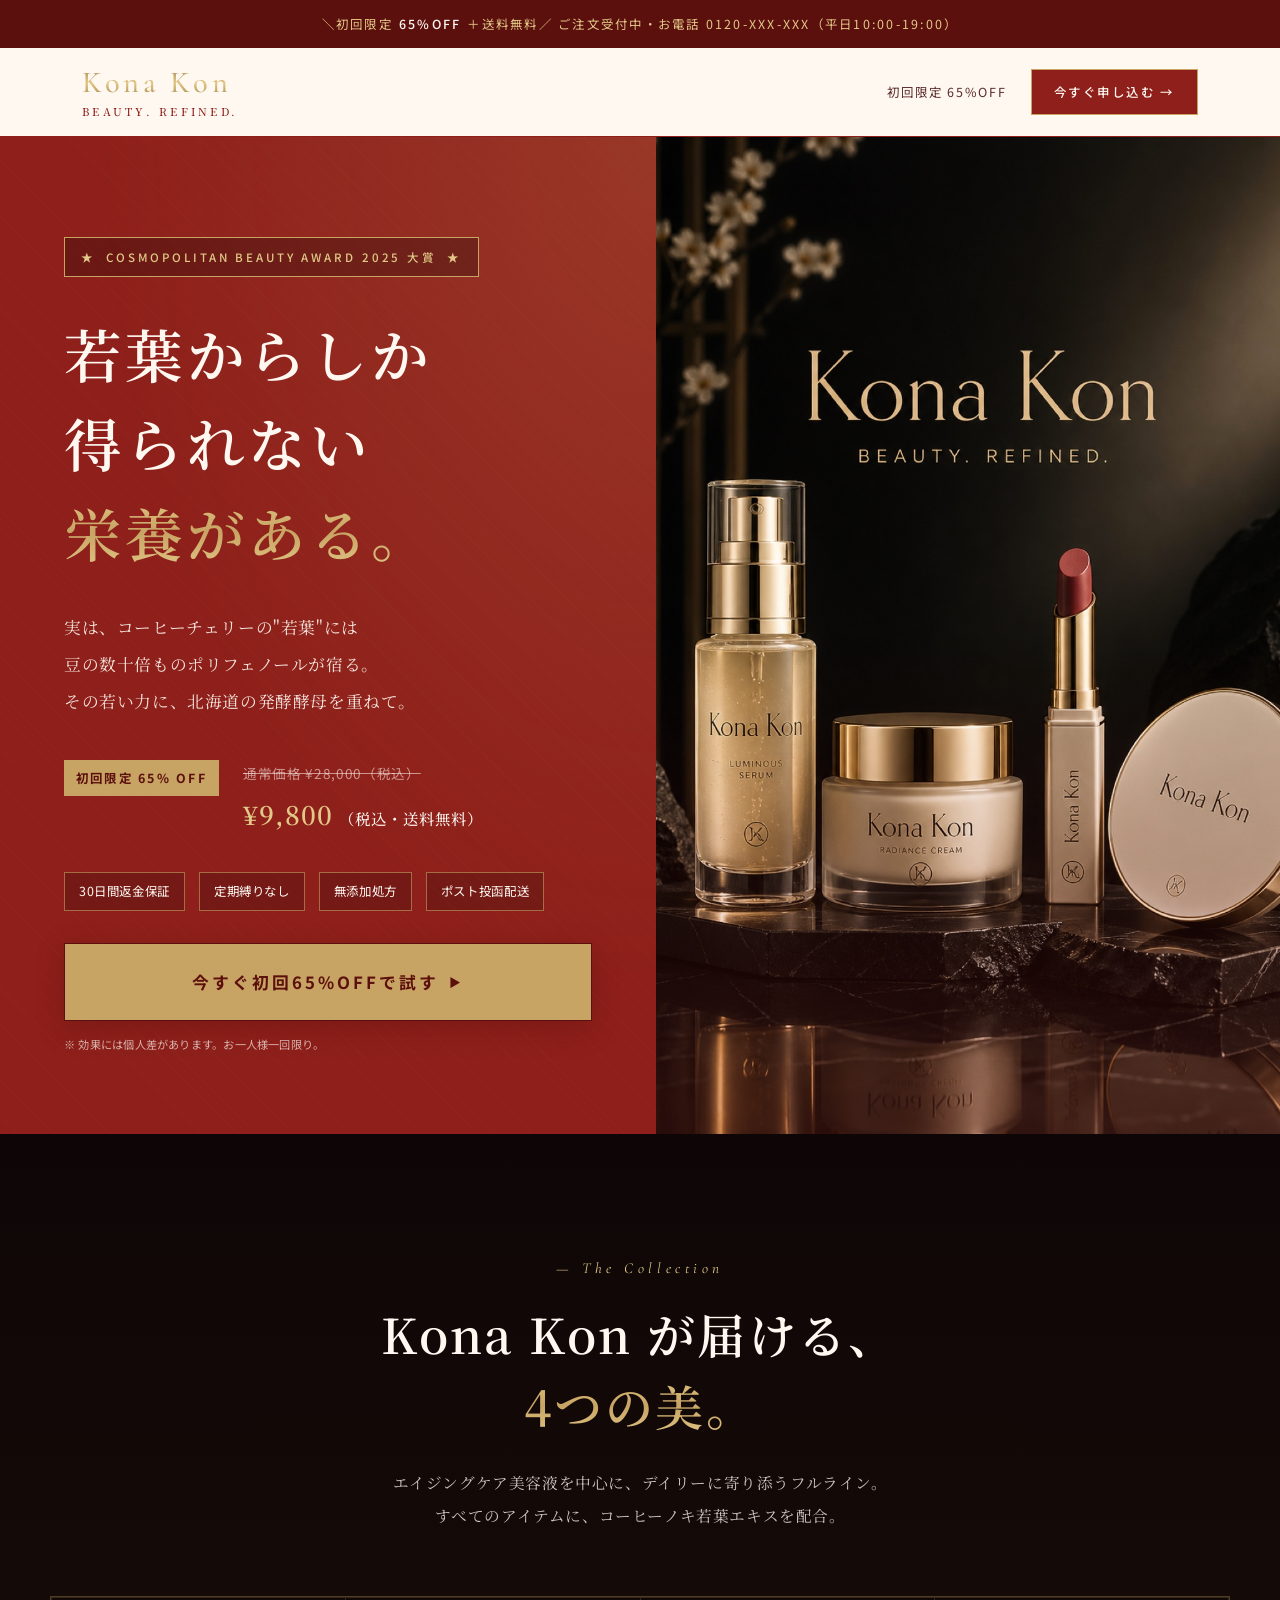
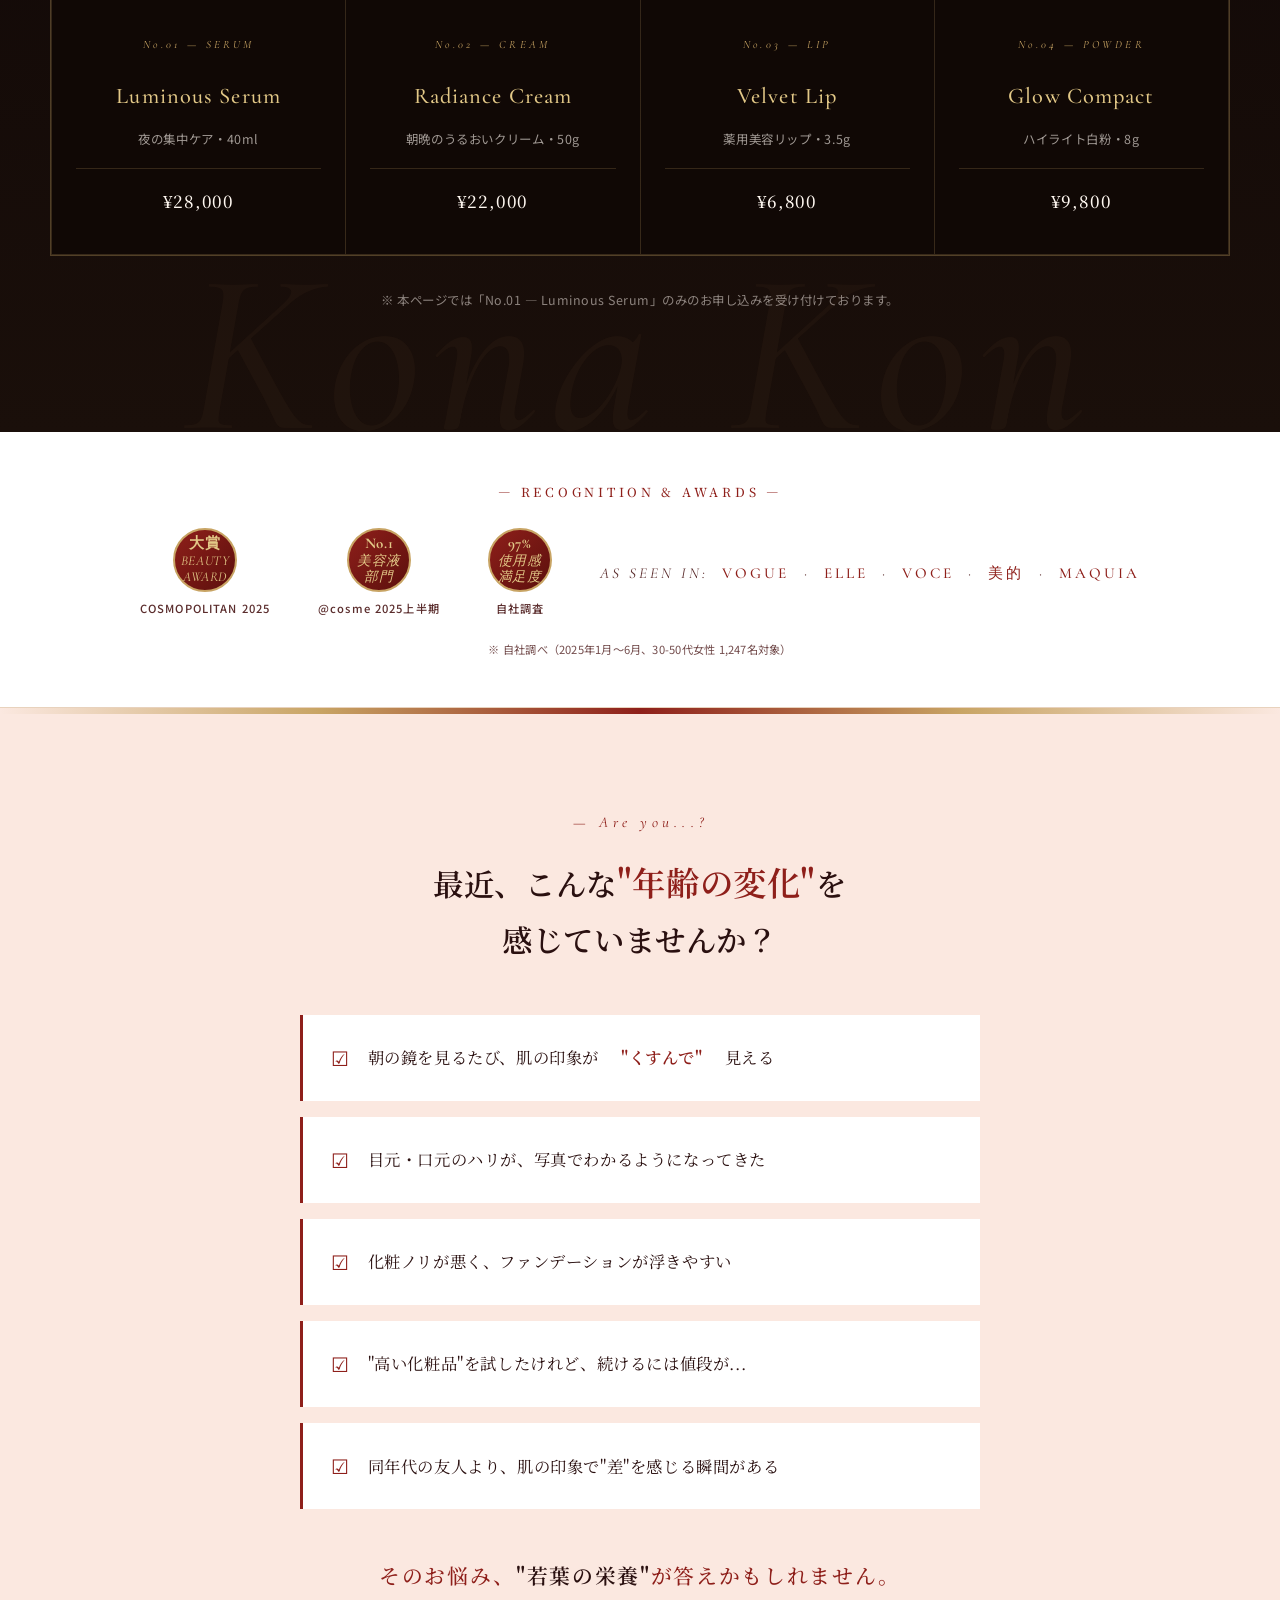
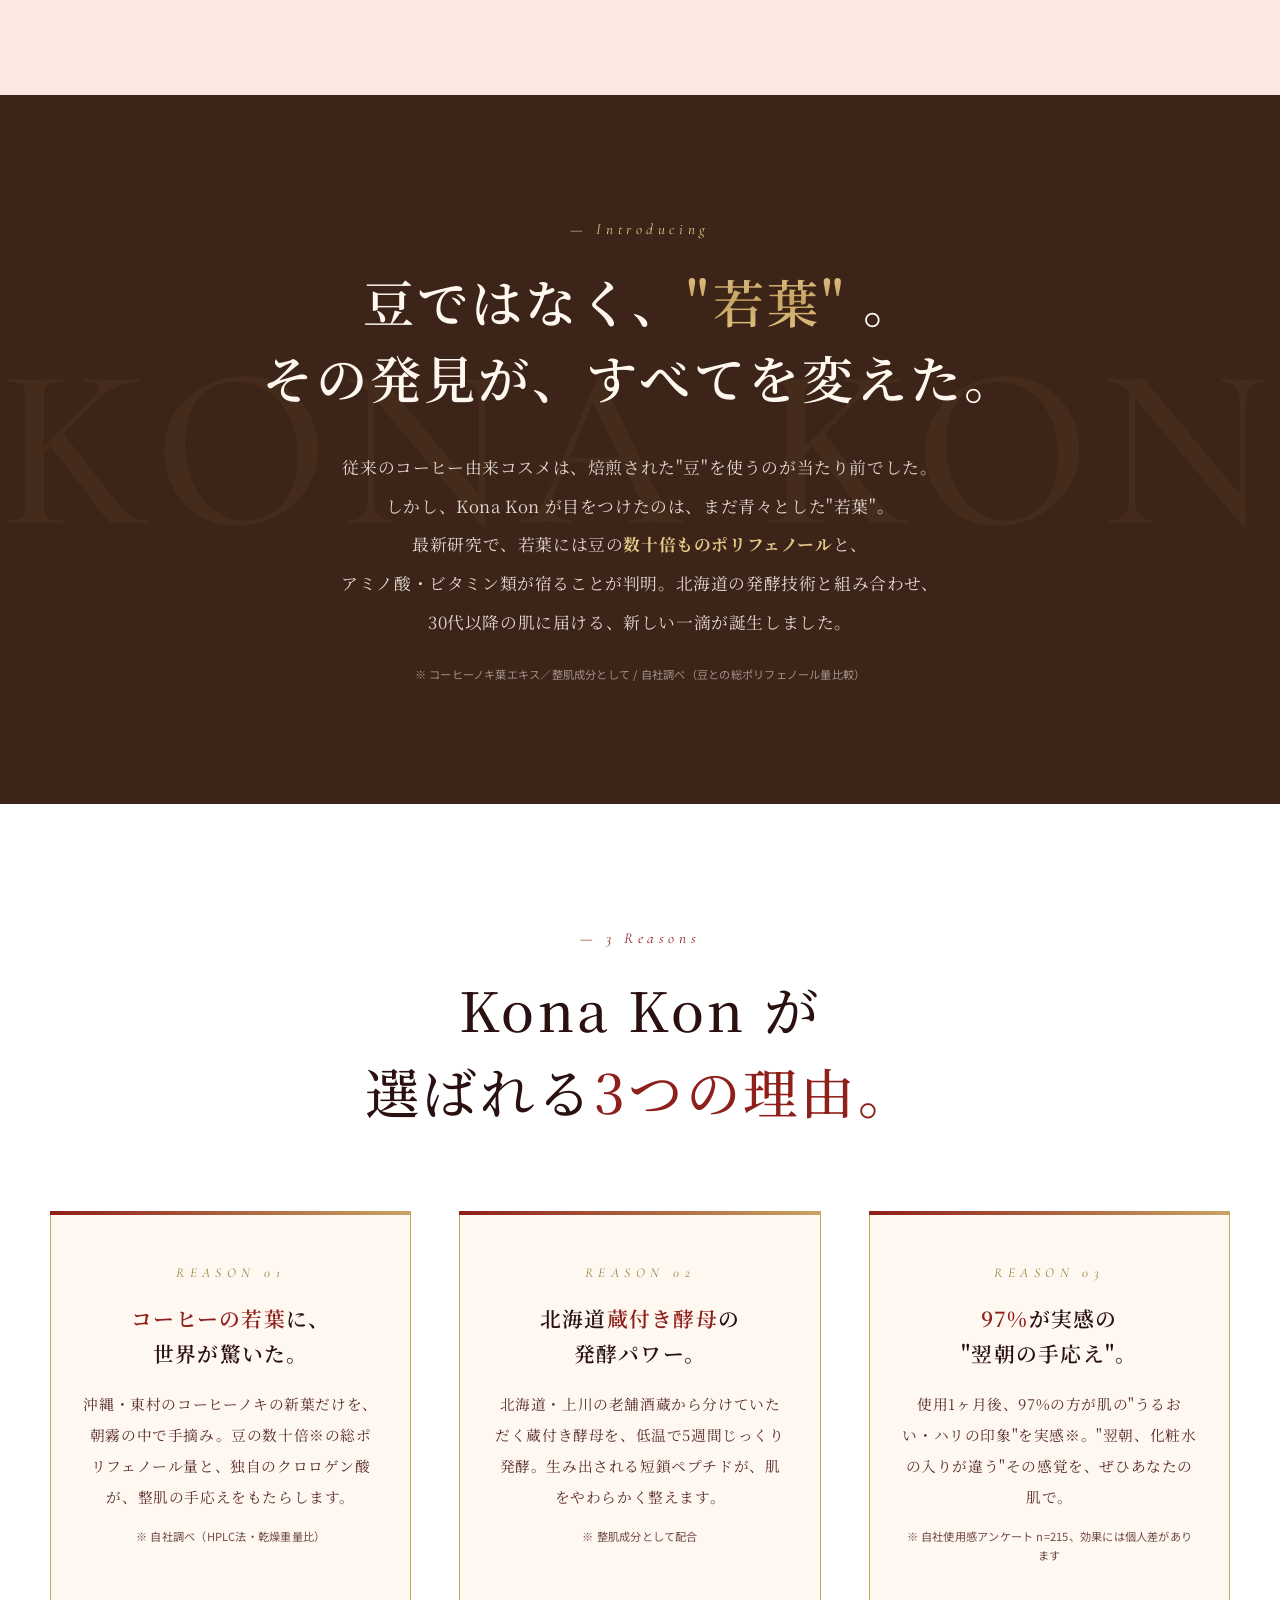
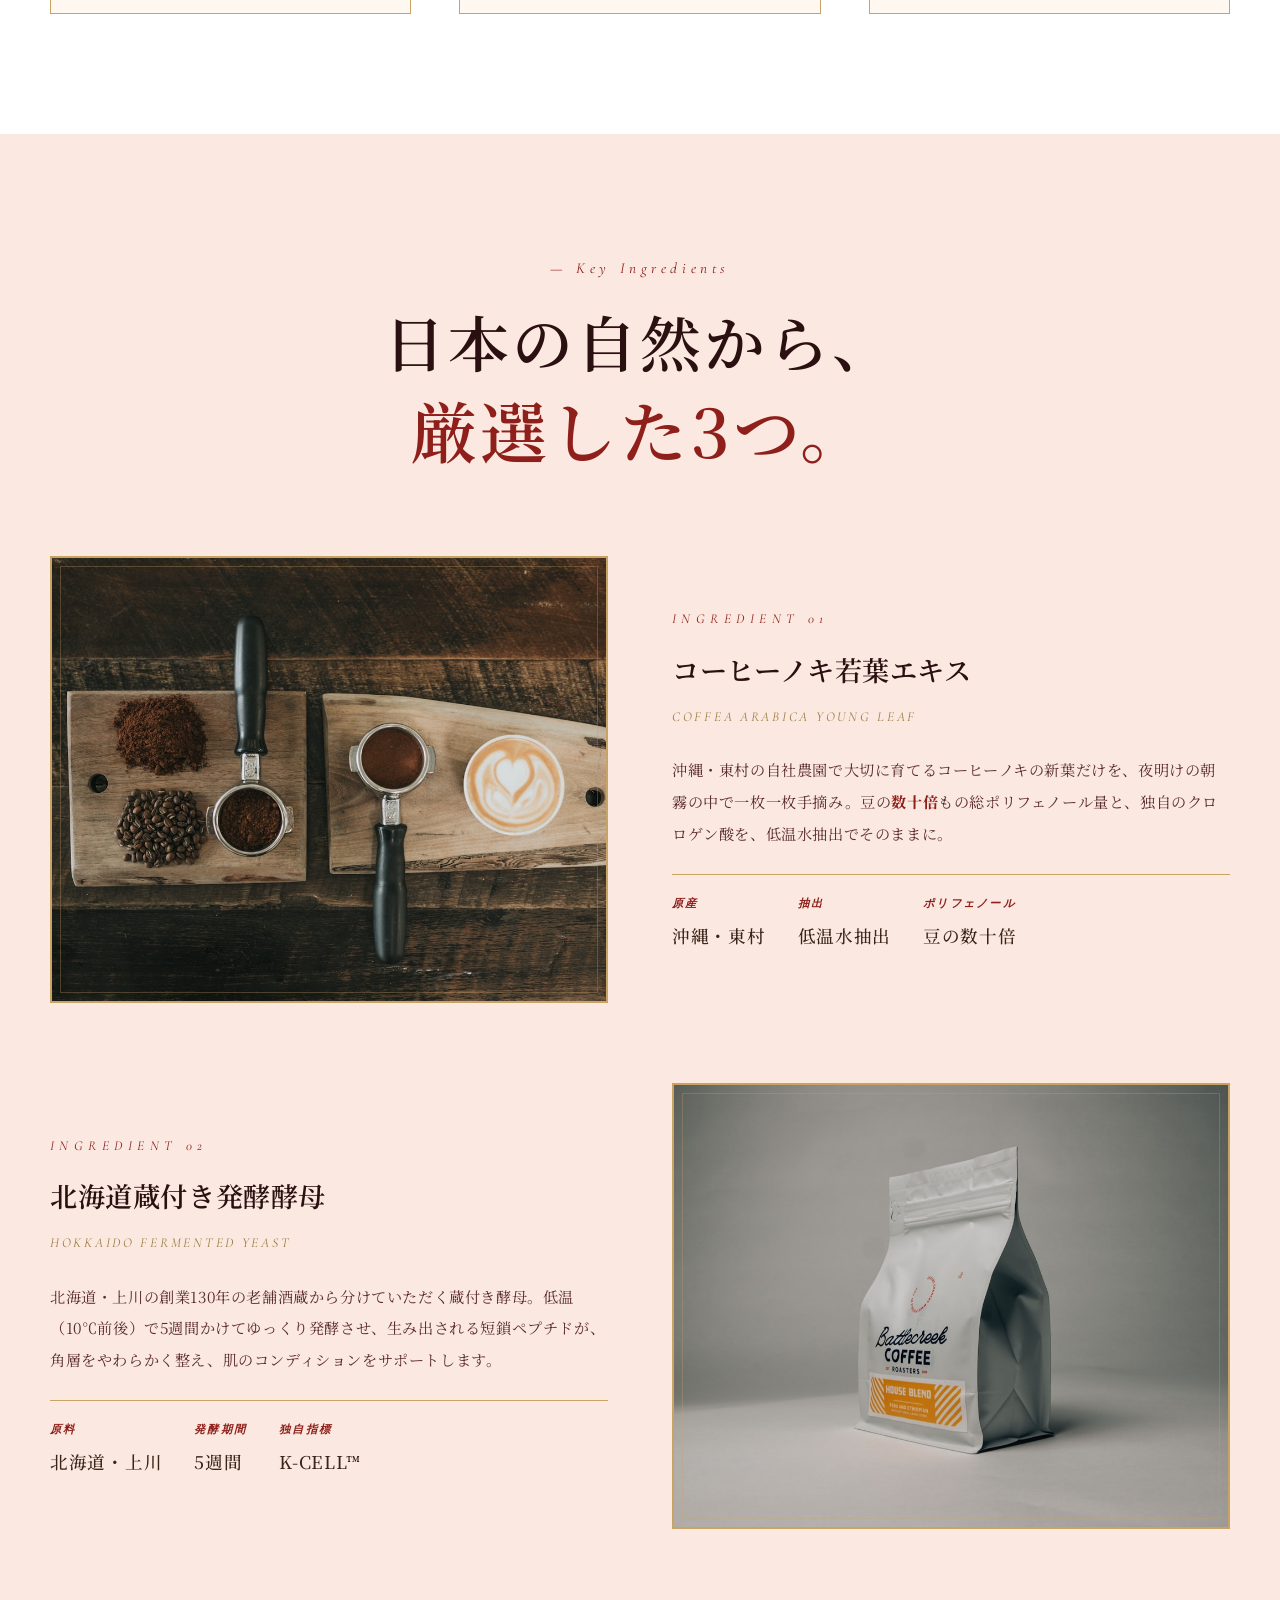
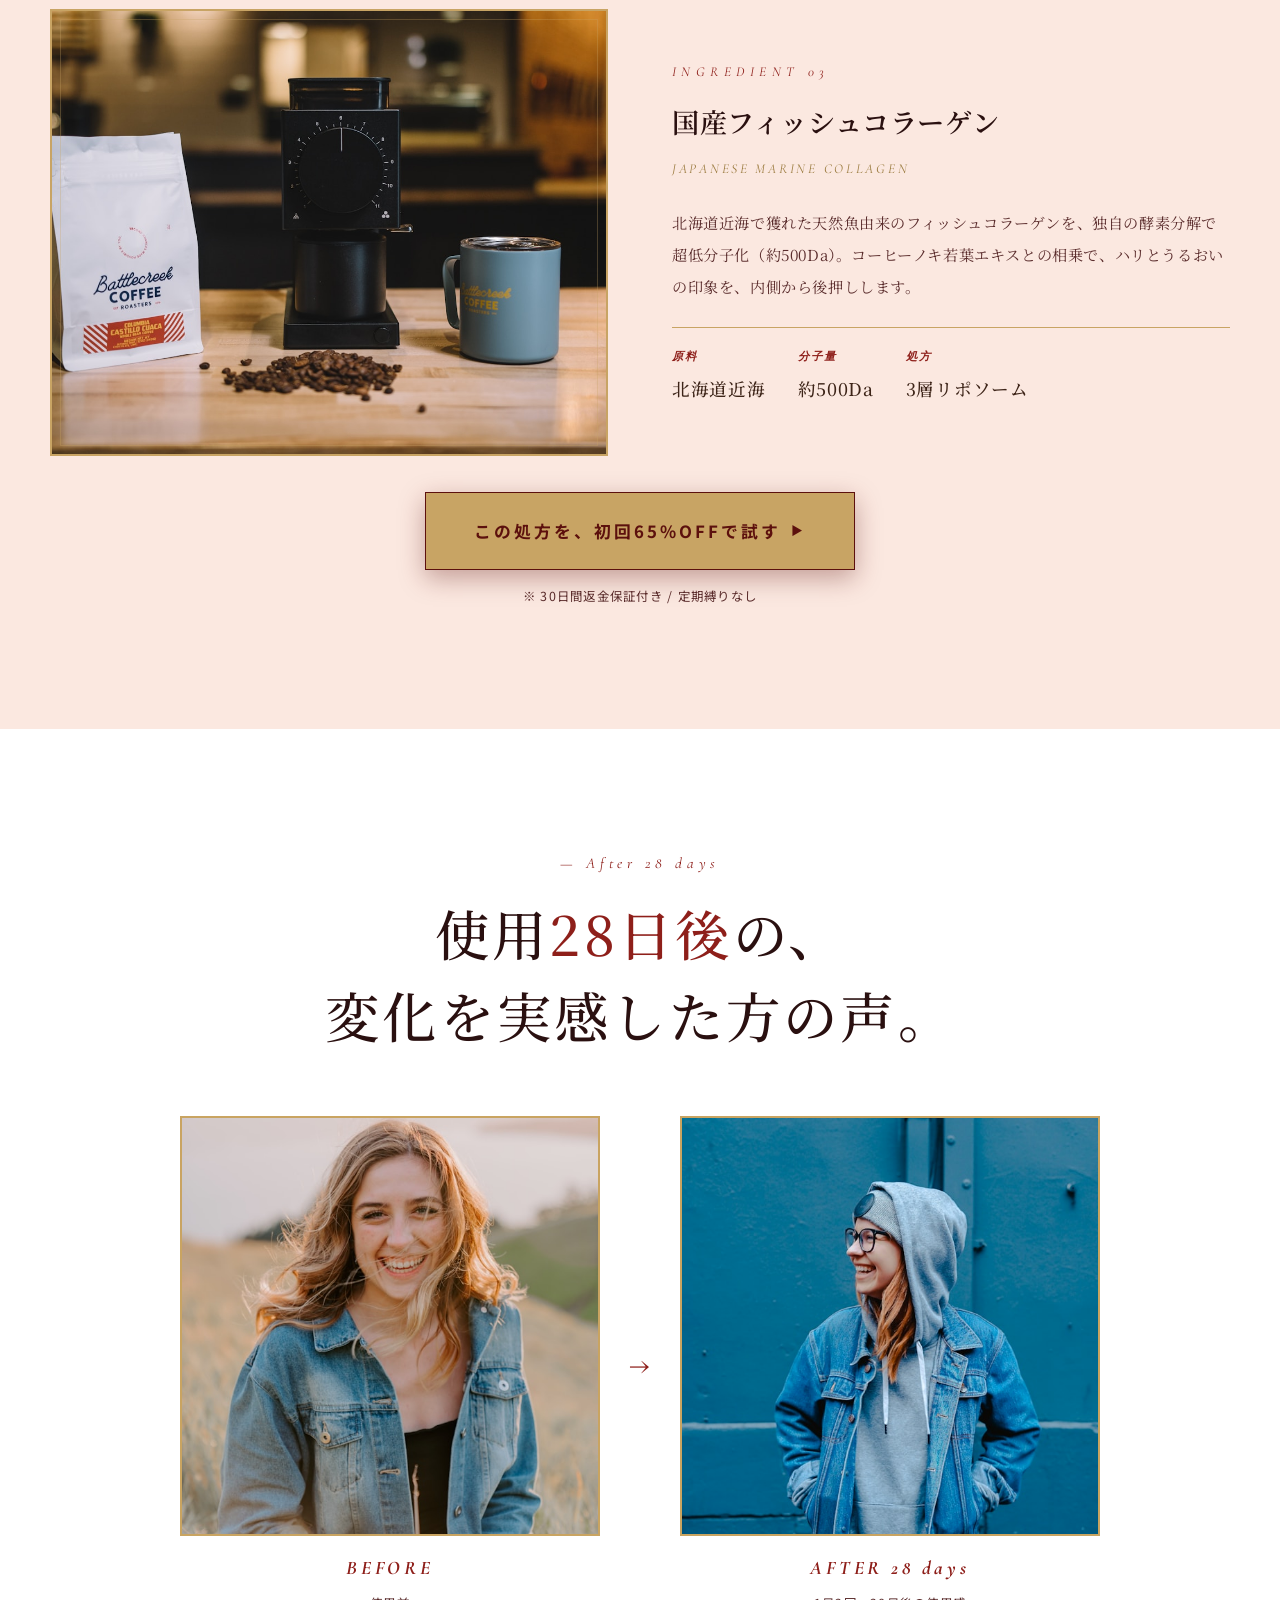
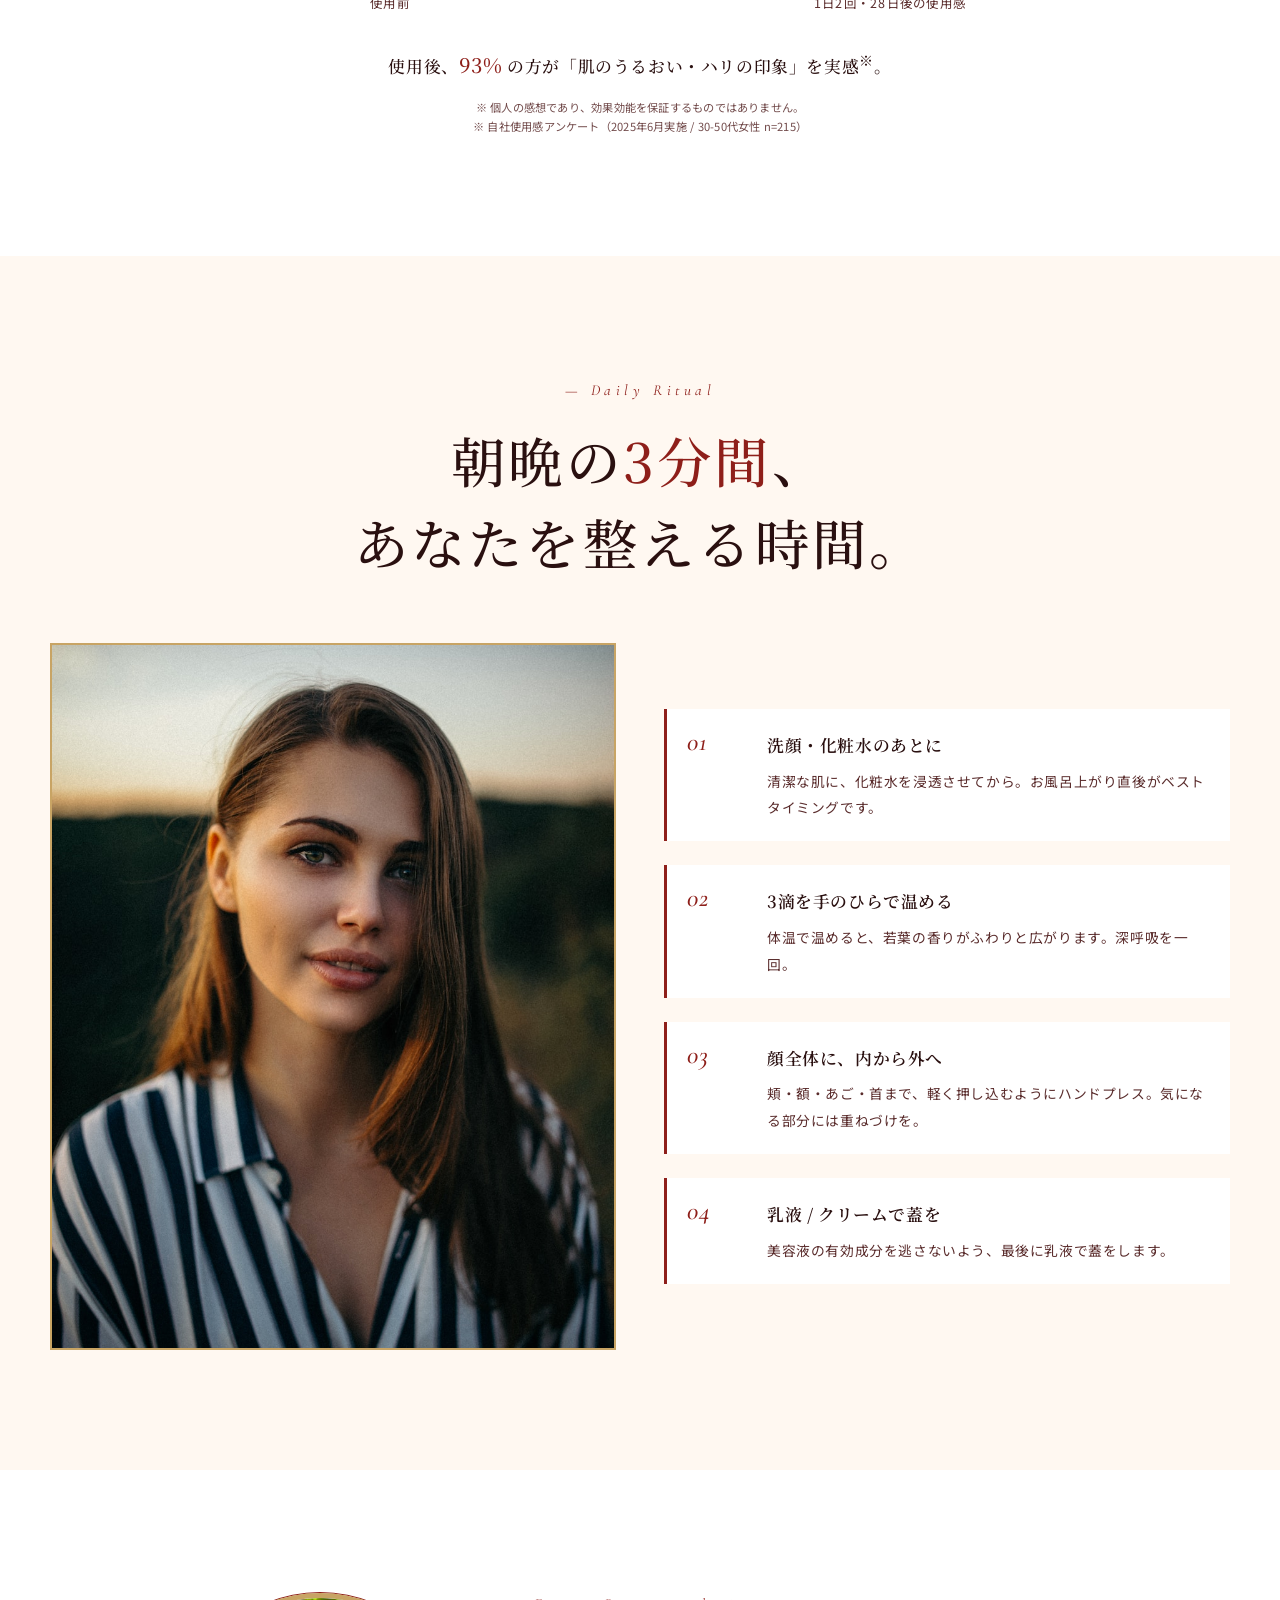
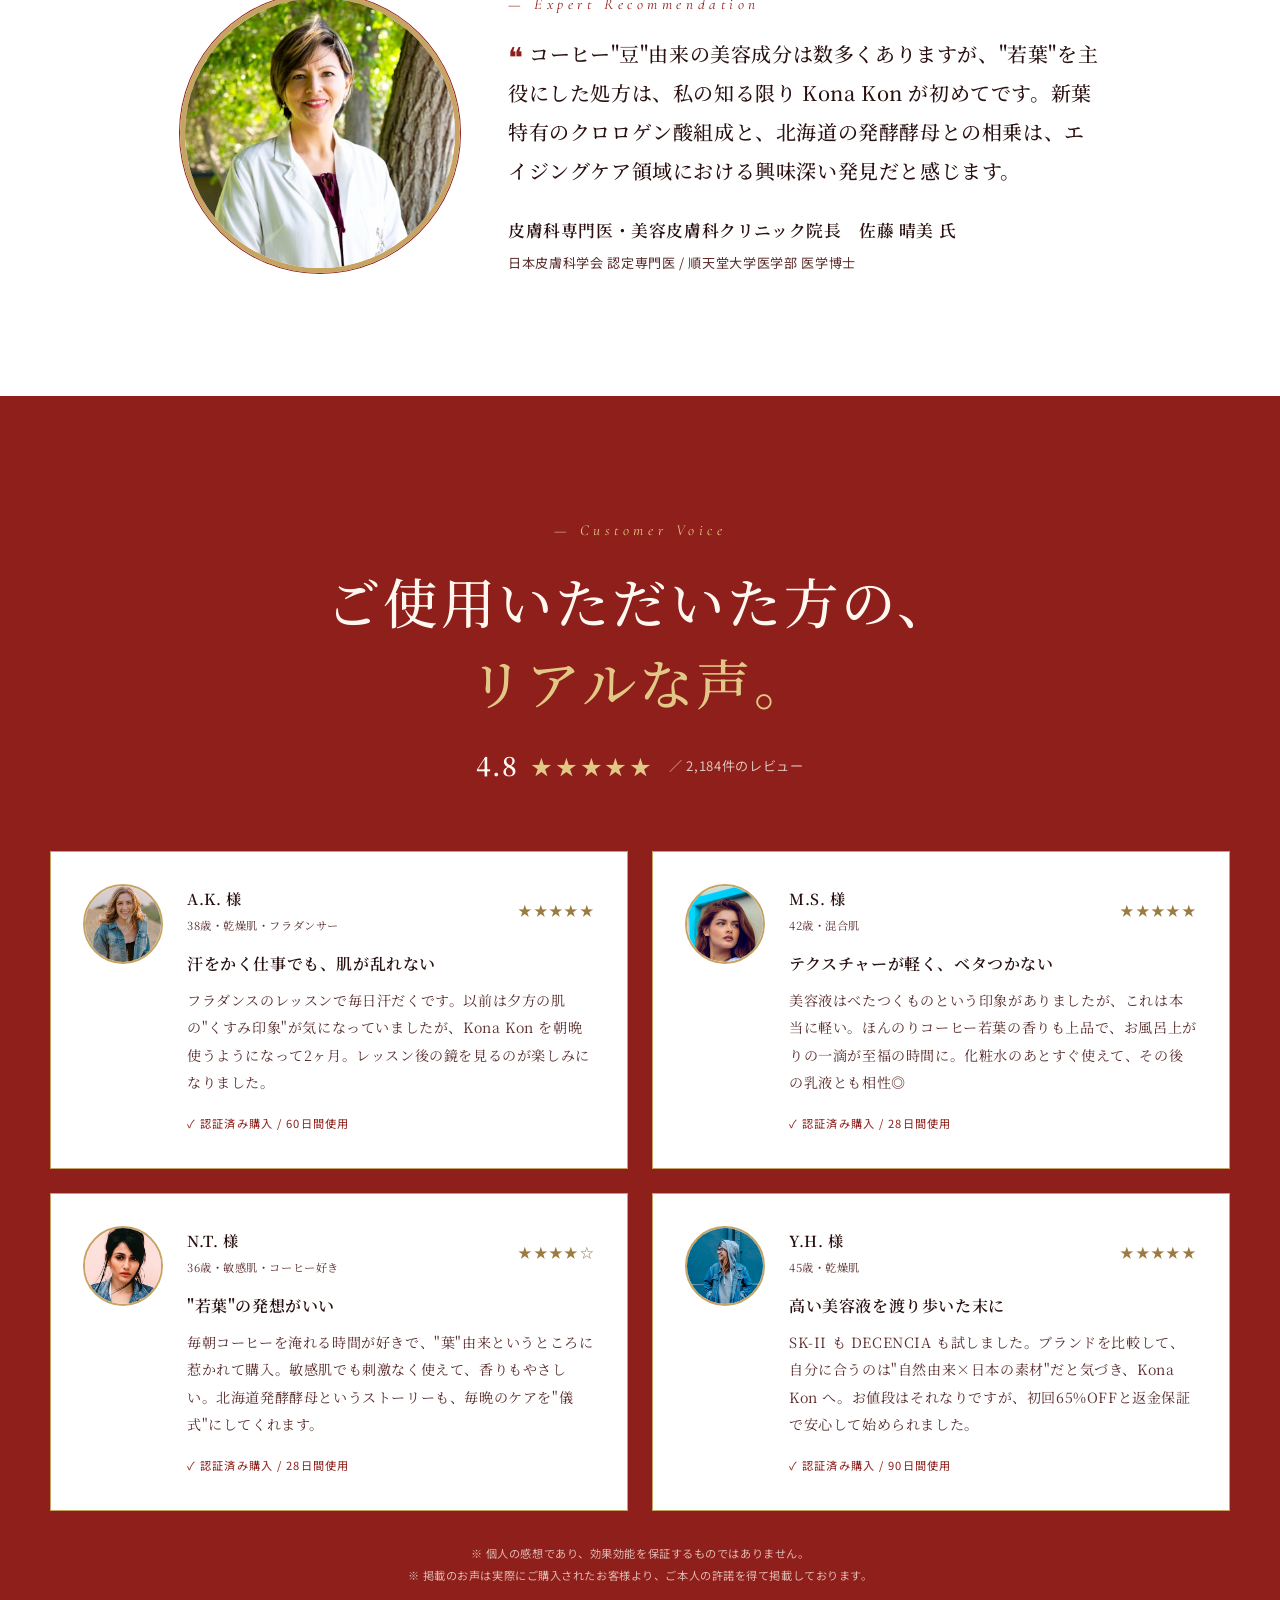
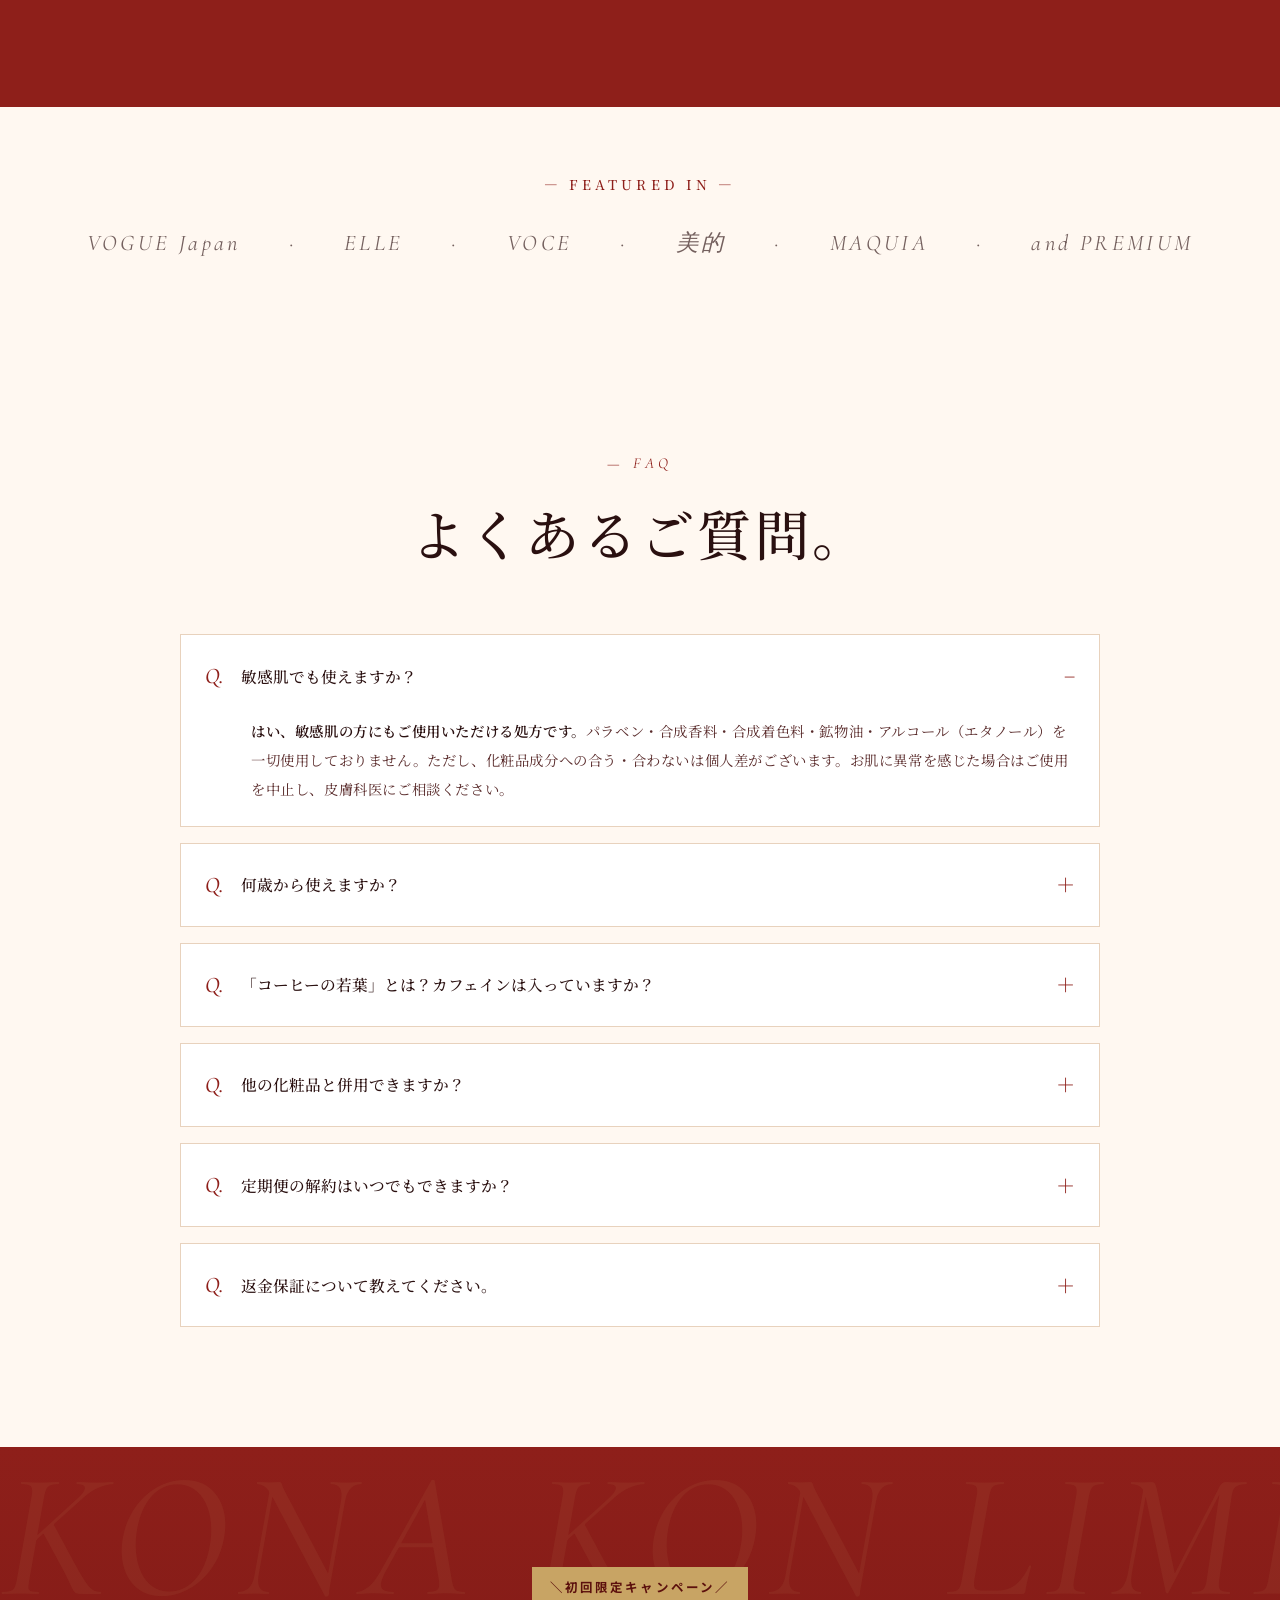
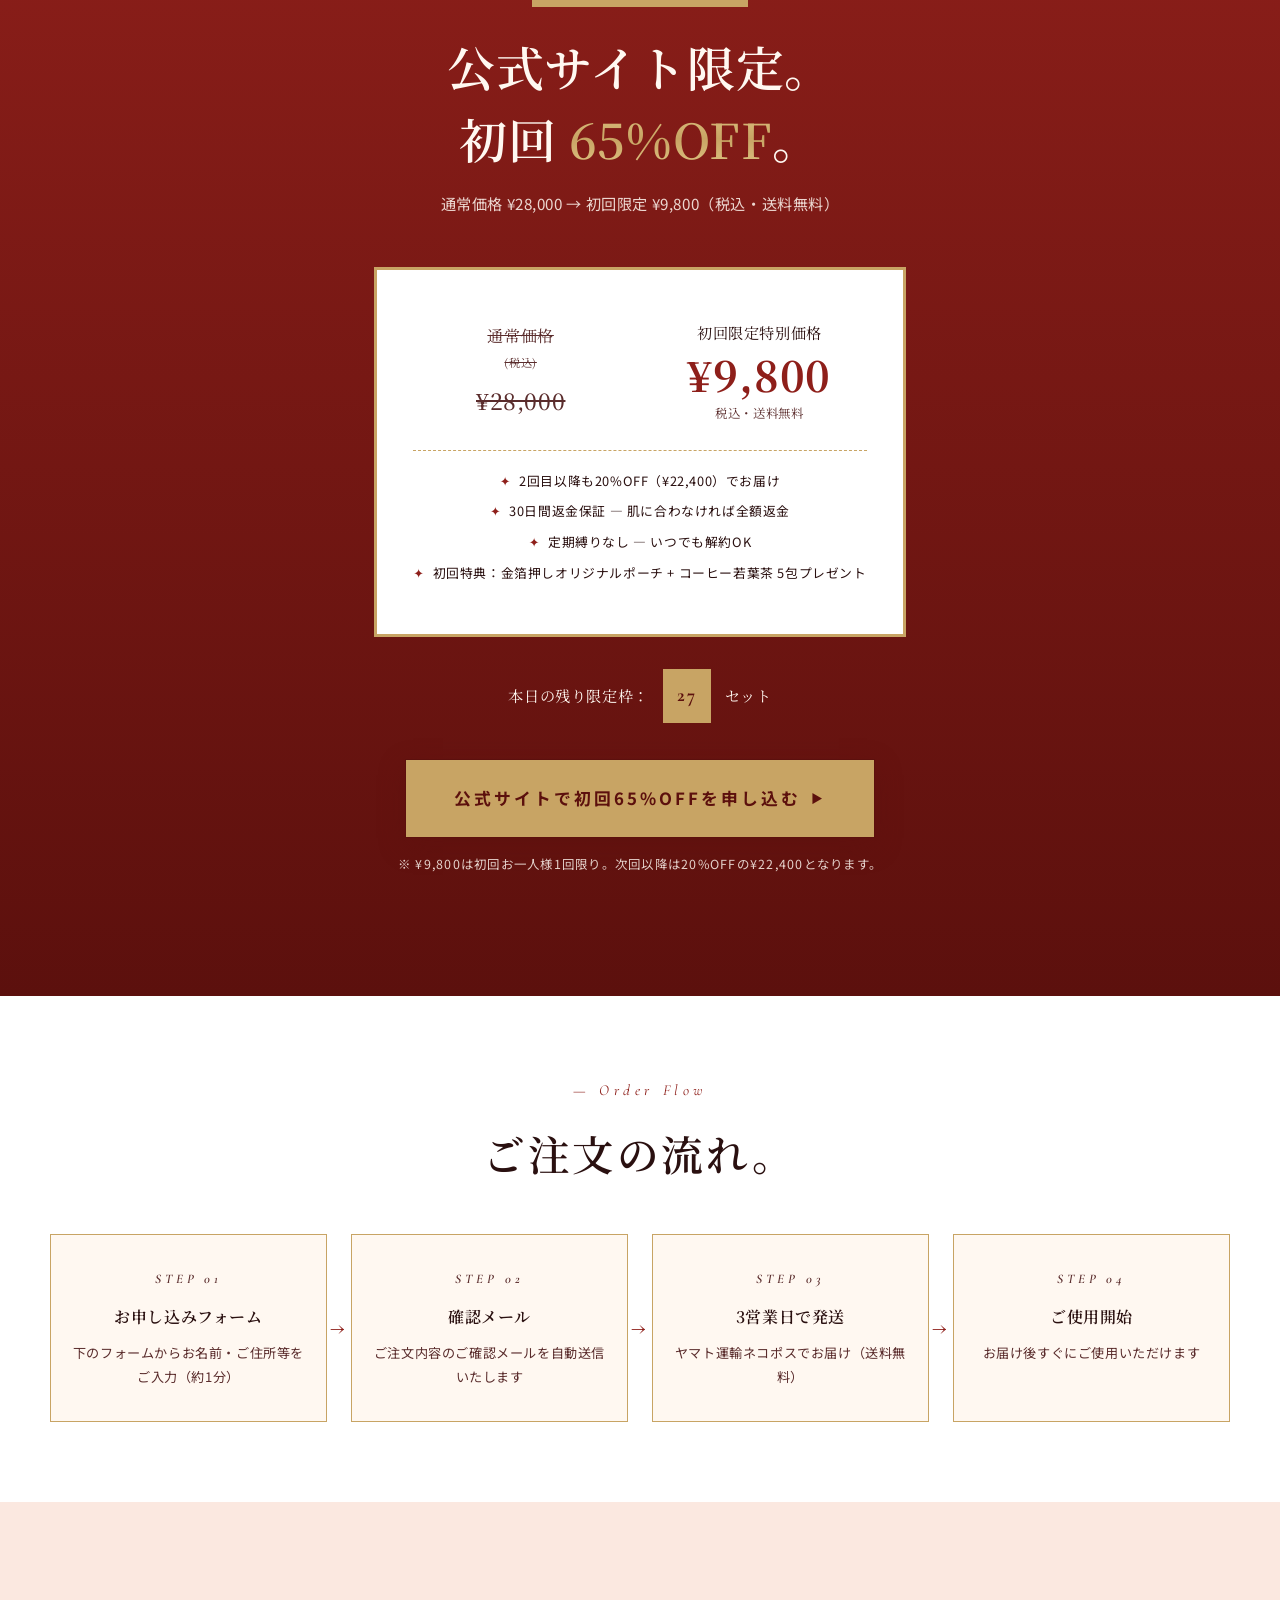
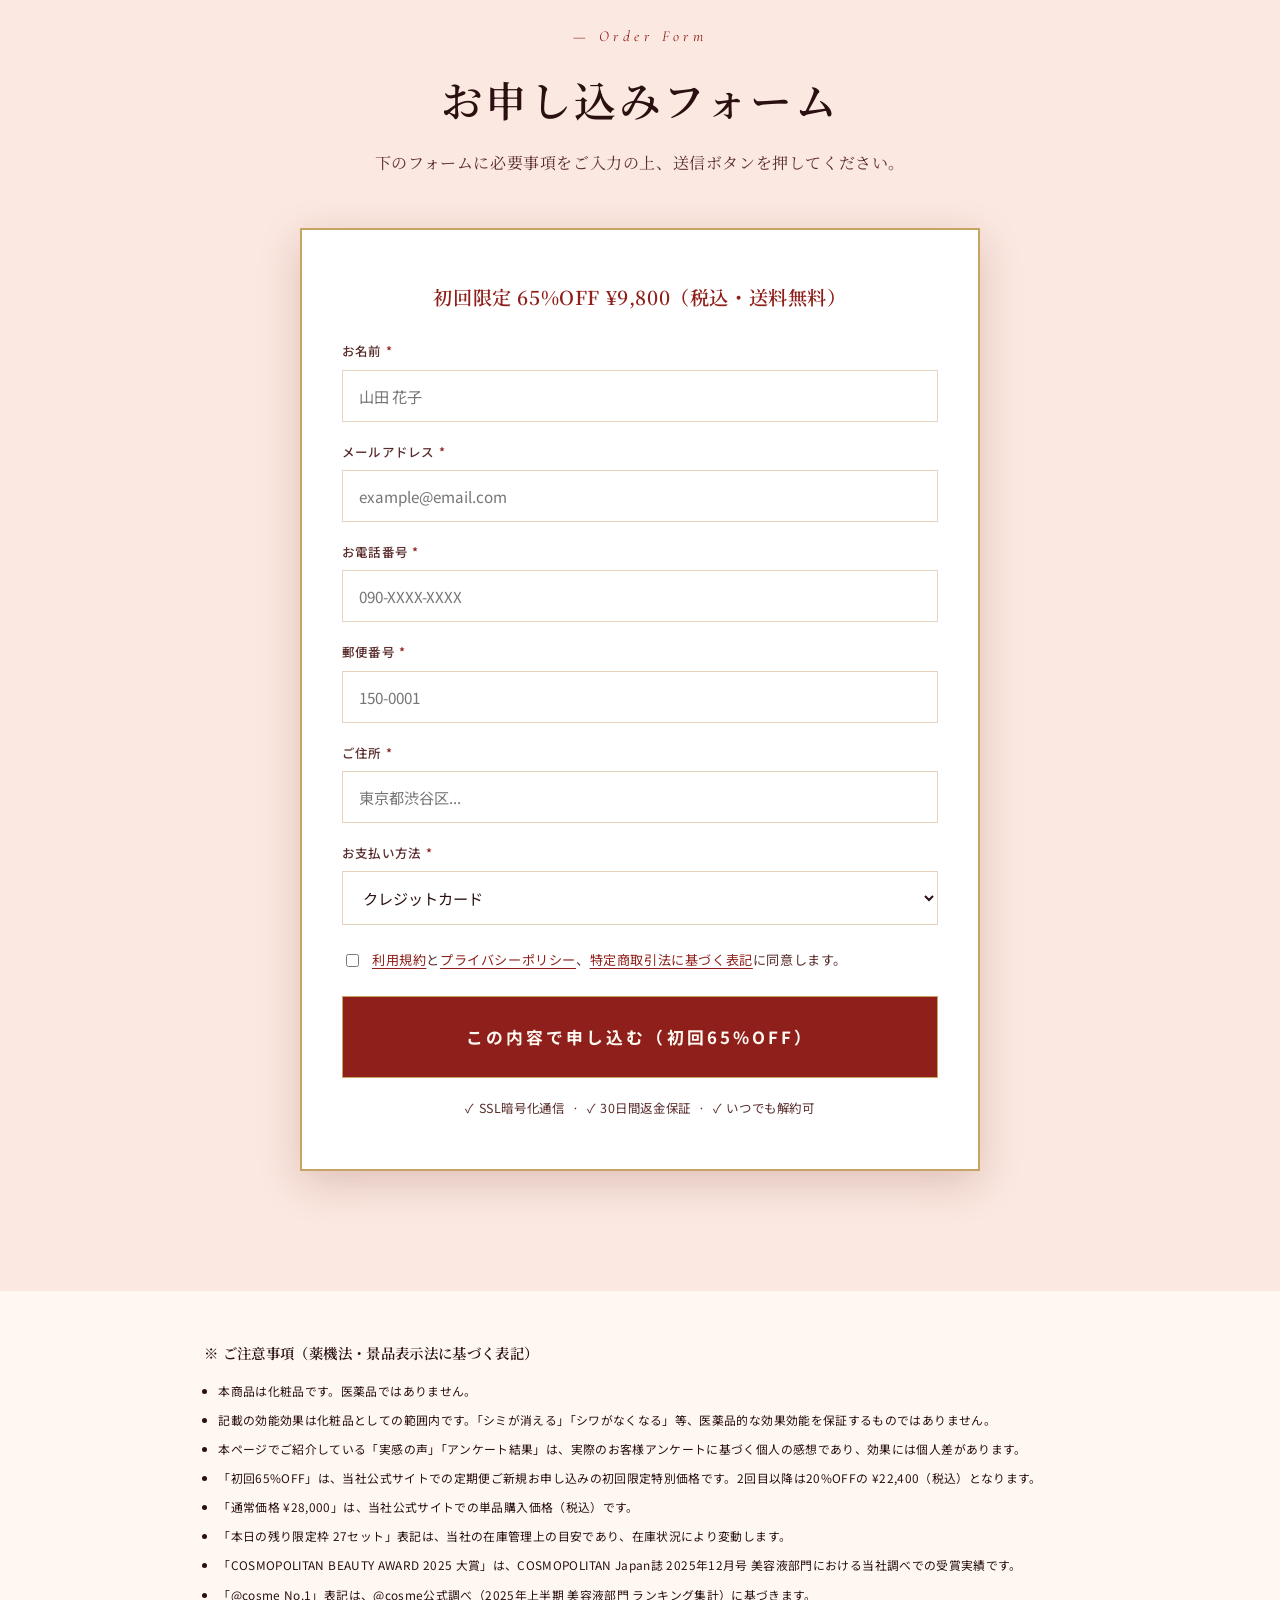
==== commit dd824a3a: "Update: brand visual & identity refinement - ヒーローを公式ブランドビジュアルに差替（黒大理石×金×桜） - ロゴ表記: KONA KON → Kona K" ====
--- a/index.html
+++ b/index.html
@@ -3,7 +3,7 @@
 <head>
 <meta charset="UTF-8">
 <meta name="viewport" content="width=device-width, initial-scale=1.0">
-<title>KONA KON 美容液 — コーヒーの若葉エキス × 北海道発酵酵母 × 国産コラーゲン</title>
+<title>Kona Kon — 美容液 — コーヒーの若葉エキス × 北海道発酵酵母 × 国産コラーゲン</title>
 <meta name="description" content="若葉からしか得られない栄養がある。コーヒーチェリーの若葉エキス × 北海道発酵酵母 × 国産コラーゲン配合。30-40代女性のためのプレミアムエイジングケア美容液。">
 <link rel="preconnect" href="https://fonts.googleapis.com">
 <link rel="preconnect" href="https://fonts.gstatic.com" crossorigin>
@@ -19,8 +19,8 @@
 <header class="hd">
   <div class="hd__inner">
     <a href="#" class="hd__brand">
-      <span class="hd__name">KONA&nbsp;KON</span>
-      <span class="hd__tag">COFFEE LEAF — DEEP NUTRITION</span>
+      <span class="hd__name">Kona&nbsp;Kon</span>
+      <span class="hd__tag">BEAUTY. REFINED.</span>
     </a>
     <div class="hd__cta">
       <span>初回限定 65%OFF</span>
@@ -60,13 +60,46 @@
     <a href="#offer" class="cta-big">今すぐ初回65%OFFで試す</a>
     <p class="note" style="margin-top:14px;color:rgba(255,248,241,0.7)">※ 効果には個人差があります。お一人様一回限り。</p>
   </div>
-  <div class="hero__visual">
-    <img src="images/hero-model.jpg" alt="">
-    <div class="hero__product">
-      <img src="images/product-hero.jpg" alt="KONA KON Essence">
-      <strong>KONA KON Essence</strong>
-      <small>40ml / ¥28,000</small>
-    </div>
+  <div class="hero__visual hero__visual--brand">
+    <img src="images/brand-hero.jpg" alt="Kona Kon — Beauty. Refined.">
+  </div>
+</section>
+
+<!-- Brand Showcase: full lineup -->
+<section class="lineup">
+  <div class="lineup__inner">
+    <div class="lineup__head">
+      <p class="kicker kicker--center" style="color:var(--gold-l)">— The Collection</p>
+      <h2 class="lineup__title">Kona Kon が届ける、<br><em>4つの美。</em></h2>
+      <p class="lineup__lead">エイジングケア美容液を中心に、デイリーに寄り添うフルライン。<br>すべてのアイテムに、コーヒーノキ若葉エキスを配合。</p>
+    </div>
+    <ul class="lineup__list">
+      <li>
+        <p class="lineup__cat">No.01 — SERUM</p>
+        <h3>Luminous Serum</h3>
+        <p class="lineup__d">夜の集中ケア・40ml</p>
+        <p class="lineup__p">¥28,000</p>
+      </li>
+      <li>
+        <p class="lineup__cat">No.02 — CREAM</p>
+        <h3>Radiance Cream</h3>
+        <p class="lineup__d">朝晩のうるおいクリーム・50g</p>
+        <p class="lineup__p">¥22,000</p>
+      </li>
+      <li>
+        <p class="lineup__cat">No.03 — LIP</p>
+        <h3>Velvet Lip</h3>
+        <p class="lineup__d">薬用美容リップ・3.5g</p>
+        <p class="lineup__p">¥6,800</p>
+      </li>
+      <li>
+        <p class="lineup__cat">No.04 — POWDER</p>
+        <h3>Glow Compact</h3>
+        <p class="lineup__d">ハイライト白粉・8g</p>
+        <p class="lineup__p">¥9,800</p>
+      </li>
+    </ul>
+    <p class="lineup__note">※ 本ページでは「No.01 — Luminous Serum」のみのお申し込みを受け付けております。</p>
   </div>
 </section>
 
@@ -121,7 +154,7 @@
     </h2>
     <p class="solution__lead">
       従来のコーヒー由来コスメは、焙煎された"豆"を使うのが当たり前でした。<br>
-      しかし、KONA KON が目をつけたのは、まだ青々とした"若葉"。<br>
+      しかし、Kona Kon が目をつけたのは、まだ青々とした"若葉"。<br>
       最新研究で、若葉には豆の<strong style="color:var(--gold-l)">数十倍ものポリフェノール</strong>と、<br>
       アミノ酸・ビタミン類が宿ることが判明。北海道の発酵技術と組み合わせ、<br>
       30代以降の肌に届ける、新しい一滴が誕生しました。
@@ -133,7 +166,7 @@
 <section class="reasons">
   <div class="reasons__head">
     <p class="kicker kicker--center kicker--red">— 3 Reasons</p>
-    <h2 class="h-display">KONA KON が<br>選ばれる<em>3つの理由。</em></h2>
+    <h2 class="h-display">Kona Kon が<br>選ばれる<em>3つの理由。</em></h2>
   </div>
   <div class="reasons__list">
     <article class="reason">
@@ -255,7 +288,7 @@
     <div>
       <p class="kicker kicker--red">— Expert Recommendation</p>
       <p class="expert__quote">
-        コーヒー"豆"由来の美容成分は数多くありますが、"若葉"を主役にした処方は、私の知る限り KONA KON が初めてです。新葉特有のクロロゲン酸組成と、北海道の発酵酵母との相乗は、エイジングケア領域における興味深い発見だと感じます。
+        コーヒー"豆"由来の美容成分は数多くありますが、"若葉"を主役にした処方は、私の知る限り Kona Kon が初めてです。新葉特有のクロロゲン酸組成と、北海道の発酵酵母との相乗は、エイジングケア領域における興味深い発見だと感じます。
       </p>
       <p class="expert__name">皮膚科専門医・美容皮膚科クリニック院長　佐藤 晴美 氏</p>
       <p class="expert__title">日本皮膚科学会 認定専門医 / 順天堂大学医学部 医学博士</p>
@@ -279,7 +312,7 @@
       <div>
         <div class="vc__head"><div class="vc__name">A.K. 様<span>38歳・乾燥肌・フラダンサー</span></div><div class="vc__stars">★★★★★</div></div>
         <h4 class="vc__title">汗をかく仕事でも、肌が乱れない</h4>
-        <p class="vc__txt">フラダンスのレッスンで毎日汗だくです。以前は夕方の肌の"くすみ印象"が気になっていましたが、KONA KON を朝晩使うようになって2ヶ月。レッスン後の鏡を見るのが楽しみになりました。</p>
+        <p class="vc__txt">フラダンスのレッスンで毎日汗だくです。以前は夕方の肌の"くすみ印象"が気になっていましたが、Kona Kon を朝晩使うようになって2ヶ月。レッスン後の鏡を見るのが楽しみになりました。</p>
         <span class="vc__verified">認証済み購入 / 60日間使用</span>
       </div>
     </article>
@@ -306,7 +339,7 @@
       <div>
         <div class="vc__head"><div class="vc__name">Y.H. 様<span>45歳・乾燥肌</span></div><div class="vc__stars">★★★★★</div></div>
         <h4 class="vc__title">高い美容液を渡り歩いた末に</h4>
-        <p class="vc__txt">SK-II も DECENCIA も試しました。ブランドを比較して、自分に合うのは"自然由来×日本の素材"だと気づき、KONA KON へ。お値段はそれなりですが、初回65%OFFと返金保証で安心して始められました。</p>
+        <p class="vc__txt">SK-II も DECENCIA も試しました。ブランドを比較して、自分に合うのは"自然由来×日本の素材"だと気づき、Kona Kon へ。お値段はそれなりですが、初回65%OFFと返金保証で安心して始められました。</p>
         <span class="vc__verified">認証済み購入 / 90日間使用</span>
       </div>
     </article>
@@ -344,7 +377,7 @@
     </div>
     <div class="q">
       <button class="q__q">他の化粧品と併用できますか？</button>
-      <div class="q__a">はい、お手持ちの化粧水・乳液・クリームと併用いただけます。順序は <strong>洗顔 → 化粧水 → KONA KON → 乳液/クリーム</strong> がおすすめです。</div>
+      <div class="q__a">はい、お手持ちの化粧水・乳液・クリームと併用いただけます。順序は <strong>洗顔 → 化粧水 → Kona Kon → 乳液/クリーム</strong> がおすすめです。</div>
     </div>
     <div class="q">
       <button class="q__q">定期便の解約はいつでもできますか？</button>
@@ -404,7 +437,7 @@
       <h2 class="h-headline">お申し込みフォーム</h2>
       <p class="lead" style="text-align:center;margin-top:14px">下のフォームに必要事項をご入力の上、送信ボタンを押してください。</p>
     </div>
-    <form class="form" onsubmit="event.preventDefault();alert('（ポートフォリオデモのため実際の注文は処理されません）')">
+    <form class="form" onsubmit="event.preventDefault();showPracticeMsg()">
       <p class="form__title">初回限定 65%OFF ¥9,800（税込・送料無料）</p>
       <div class="form__field"><label for="name">お名前</label><input type="text" id="name" placeholder="山田 花子" required></div>
       <div class="form__field"><label for="email">メールアドレス</label><input type="email" id="email" placeholder="example@email.com" required></div>
@@ -442,21 +475,21 @@
   <div class="ft__inner">
     <div class="ft__top">
       <div class="ft__brand">
-        <span class="name">KONA KON</span>
+        <span class="name">Kona Kon</span>
         <p>若葉からしか得られない栄養がある。<br>コーヒーノキ若葉エキス × 北海道発酵酵母 × 国産フィッシュコラーゲン。<br><br>30-40代女性のための、新しいエイジングケア※。<br>※ 年齢に応じたお手入れのこと</p>
       </div>
-      <div class="ft__col"><h5>— PRODUCT</h5><ul><li><a href="#">KONA KON Essence</a></li><li><a href="#">原料・成分</a></li><li><a href="#">研究開発について</a></li><li><a href="#">使用方法</a></li></ul></div>
+      <div class="ft__col"><h5>— PRODUCT</h5><ul><li><a href="#">Kona Kon Luminous Serum</a></li><li><a href="#">原料・成分</a></li><li><a href="#">研究開発について</a></li><li><a href="#">使用方法</a></li></ul></div>
       <div class="ft__col"><h5>— SUPPORT</h5><ul><li><a href="#">よくあるご質問</a></li><li><a href="#">配送について</a></li><li><a href="#">返品・返金</a></li><li><a href="#">定期便について</a></li><li><a href="#">お問い合わせ</a></li></ul></div>
       <div class="ft__col"><h5>— COMPANY</h5><ul><li><a href="#">企業情報</a></li><li><a href="#">プライバシーポリシー</a></li><li><a href="#">特定商取引法</a></li><li><a href="#">利用規約</a></li></ul></div>
     </div>
     <div class="ft__legal">
-      <div><h6>事業者名</h6><p>株式会社KONA KON（架空）<br>東京都渋谷区神宮前1-2-3</p></div>
+      <div><h6>事業者名</h6><p>株式会社Kona Kon（架空）<br>東京都渋谷区神宮前1-2-3</p></div>
       <div><h6>運営責任者</h6><p>代表取締役 山田 太郎</p></div>
       <div><h6>お問い合わせ</h6><p>0120-XXX-XXX（平日10:00-19:00）<br>support@konakon.example</p></div>
       <div><h6>お支払方法</h6><p>クレジットカード / 後払い / Amazon Pay / 代引</p></div>
     </div>
     <div class="ft__bottom">
-      <span>© 2026 KONA KON. All rights reserved.</span>
+      <span>© 2026 Kona Kon. All rights reserved.</span>
       <span>※ 本サイトはポートフォリオピース（架空ブランド）です</span>
     </div>
   </div>
@@ -468,9 +501,21 @@
 </div>
 
 <script>
+// FAQ accordion
 document.querySelectorAll('.q__q').forEach(b => {
   b.addEventListener('click', () => b.parentElement.classList.toggle('is-open'));
 });
+
+// Practice message — 全購入ボタンで表示
+function showPracticeMsg(){
+  alert('練習中だから買えないよ〜！　ふ・・・');
+}
+document.querySelectorAll('.cta-big, .sticky-cta button, .hd__cta a').forEach(el => {
+  el.addEventListener('click', e => {
+    e.preventDefault();
+    showPracticeMsg();
+  });
+});
 </script>
 
 </body>
--- a/styles.css
+++ b/styles.css
@@ -116,7 +116,7 @@
   padding:18px 32px;max-width:var(--max);margin:0 auto;
 }
 .hd__brand{display:flex;flex-direction:column;line-height:1.1}
-.hd__name{font-family:var(--serif-en);font-size:1.7rem;font-weight:500;letter-spacing:0.5em}
+.hd__name{font-family:var(--serif-en);font-size:1.9rem;font-weight:500;letter-spacing:0.12em}
 .hd__name{
   background:linear-gradient(180deg,var(--gold-d) 0%,var(--gold-l) 50%,var(--gold-d) 100%);
   -webkit-background-clip:text;background-clip:text;-webkit-text-fill-color:transparent;
@@ -179,12 +179,15 @@
   padding:6px 14px;border:1px solid rgba(200,164,100,0.6);background:rgba(0,0,0,0.18);
 }
 
-.hero__visual{position:relative;background:var(--coffee);overflow:hidden}
+.hero__visual{position:relative;background:var(--black);overflow:hidden}
 .hero__visual img{width:100%;height:100%;object-fit:cover;min-height:600px}
 .hero__visual::after{
   content:'';position:absolute;inset:0;
-  background:linear-gradient(180deg,transparent 50%,rgba(142,31,26,0.4));
-}
+  background:linear-gradient(180deg,transparent 50%,rgba(142,31,26,0.25));
+  pointer-events:none;
+}
+.hero__visual--brand{background:#0E0606}
+.hero__visual--brand img{object-position:center;filter:saturate(1.05)}
 .hero__product{
   position:absolute;bottom:48px;right:48px;width:280px;
   padding:24px;background:rgba(255,248,241,0.95);backdrop-filter:blur(8px);
@@ -211,6 +214,43 @@
 .cta-big--red:hover{background:var(--red-d);color:var(--gold-l)}
 .cta-block{text-align:center;margin-top:36px}
 .cta-block .sub{margin-top:14px;font-size:0.78rem;color:var(--ink-soft);letter-spacing:0.1em}
+
+/* === Lineup (4-product brand showcase) === */
+.lineup{
+  padding:120px 24px;
+  background:linear-gradient(180deg,#0E0606 0%,#1A0F0A 100%);
+  color:var(--bg);
+  position:relative;overflow:hidden;
+}
+.lineup::before{
+  content:'Kona Kon';position:absolute;bottom:-3vw;left:50%;transform:translateX(-50%);
+  font-family:var(--serif-en);font-style:italic;font-size:18vw;color:rgba(200,164,100,0.04);
+  font-weight:500;letter-spacing:0.05em;pointer-events:none;line-height:1;white-space:nowrap;
+}
+.lineup__inner{position:relative;max-width:var(--max);margin:0 auto}
+.lineup__head{text-align:center;margin-bottom:64px}
+.lineup__title{font-family:var(--serif);font-size:clamp(2rem,4vw,3rem);font-weight:600;line-height:1.5;letter-spacing:0.05em;margin:14px 0 24px;color:var(--bg)}
+.lineup__title em{
+  font-style:normal;
+  background:linear-gradient(180deg,var(--gold-l) 0%,var(--gold) 50%,var(--gold-l) 100%);
+  -webkit-background-clip:text;background-clip:text;-webkit-text-fill-color:transparent;
+}
+.lineup__lead{font-family:var(--serif);font-size:0.98rem;line-height:2.1;color:rgba(255,248,241,0.78);max-width:560px;margin:0 auto}
+.lineup__list{display:grid;grid-template-columns:repeat(4,1fr);gap:1px;background:rgba(200,164,100,0.18);padding:1px;border:1px solid rgba(200,164,100,0.18)}
+.lineup__list li{padding:36px 24px;background:#100805;text-align:center;transition:background .3s}
+.lineup__list li:hover{background:#180D08}
+.lineup__cat{font-family:var(--serif-en);font-style:italic;font-size:0.7rem;letter-spacing:0.3em;color:var(--gold);margin-bottom:18px}
+.lineup__list h3{font-family:var(--serif-en);font-weight:500;font-size:1.4rem;letter-spacing:0.05em;color:var(--gold-l);margin-bottom:10px}
+.lineup__d{font-size:0.78rem;color:rgba(255,248,241,0.6);margin-bottom:16px;letter-spacing:0.05em}
+.lineup__p{font-family:var(--serif);font-size:1.05rem;color:var(--bg);font-weight:500;letter-spacing:0.05em;border-top:1px solid rgba(200,164,100,0.2);padding-top:16px;margin-top:auto}
+.lineup__note{text-align:center;margin-top:32px;font-size:0.78rem;color:rgba(255,248,241,0.5);letter-spacing:0.04em}
+
+@media(max-width:1023px){
+  .lineup__list{grid-template-columns:1fr 1fr}
+}
+@media(max-width:600px){
+  .lineup__list{grid-template-columns:1fr}
+}
 
 /* === Trust Strip === */
 .trust{padding:48px 24px;background:var(--paper);border-bottom:1px solid var(--line)}
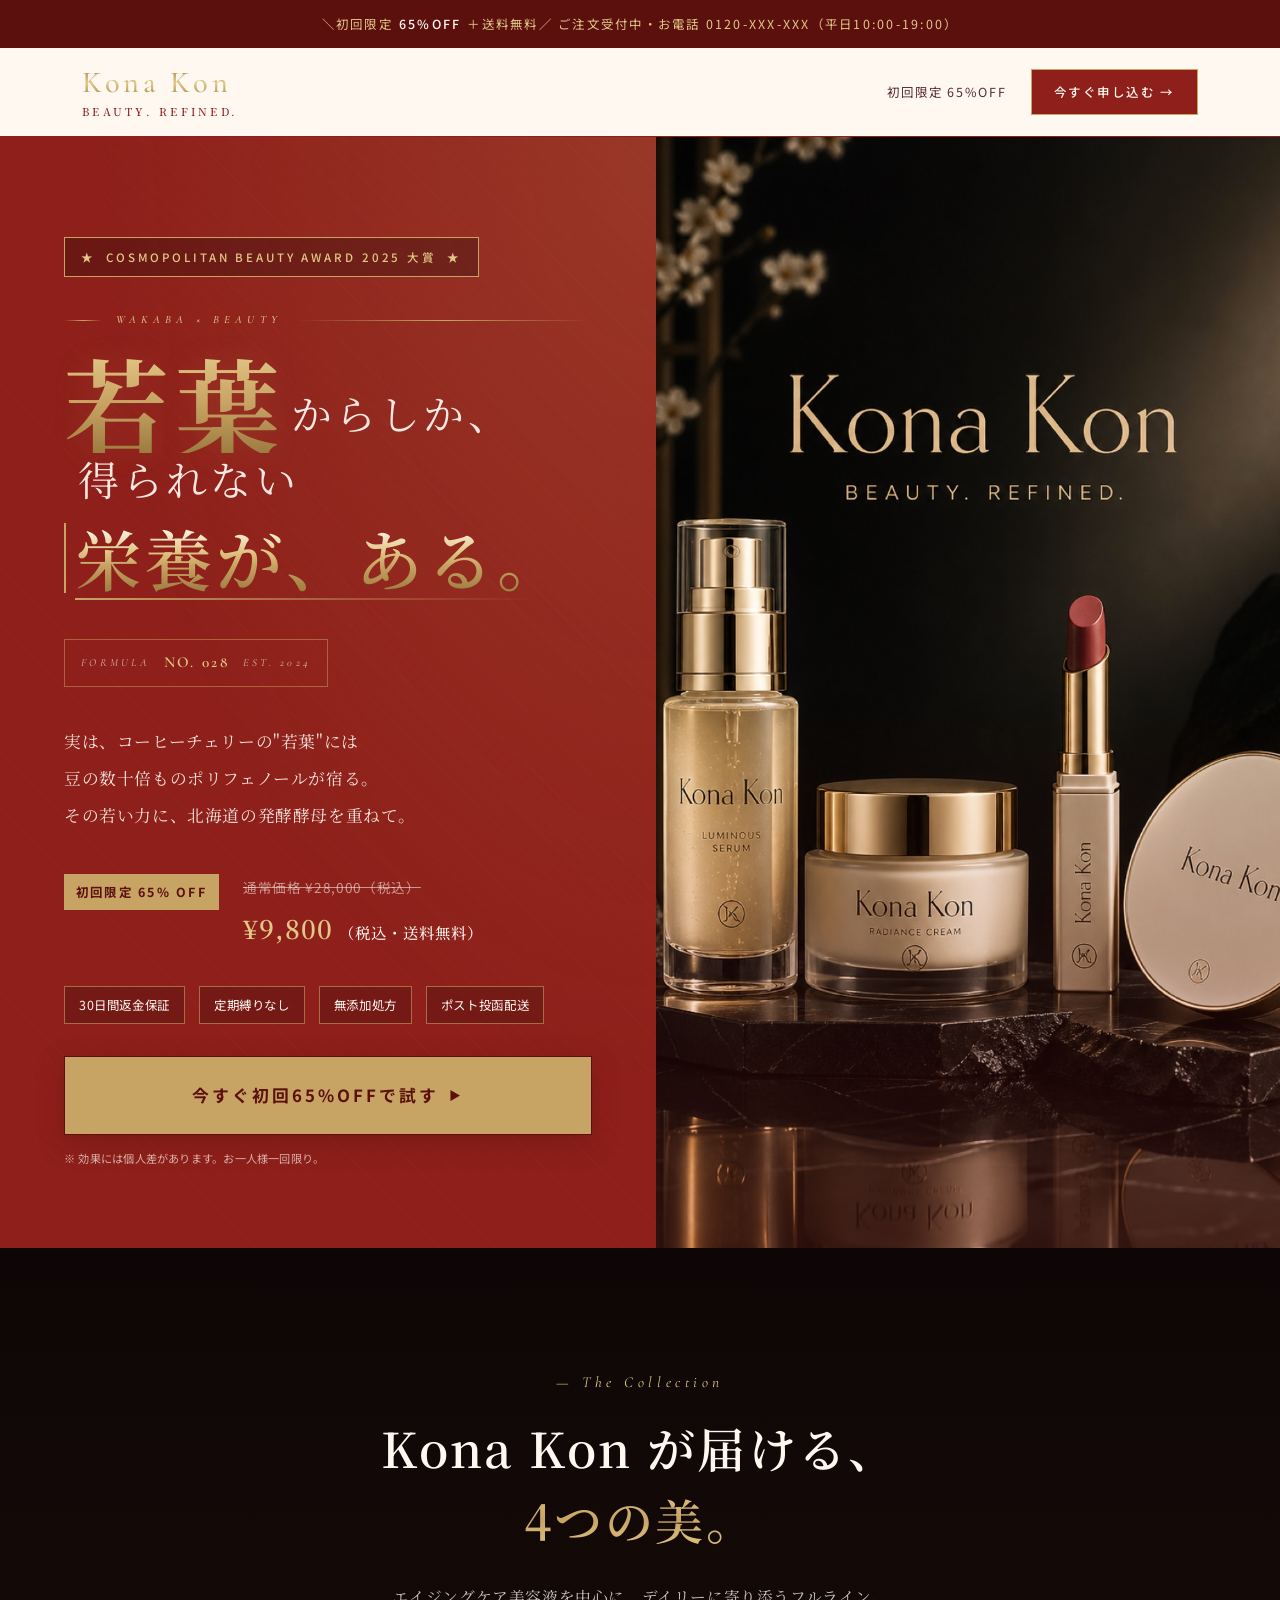
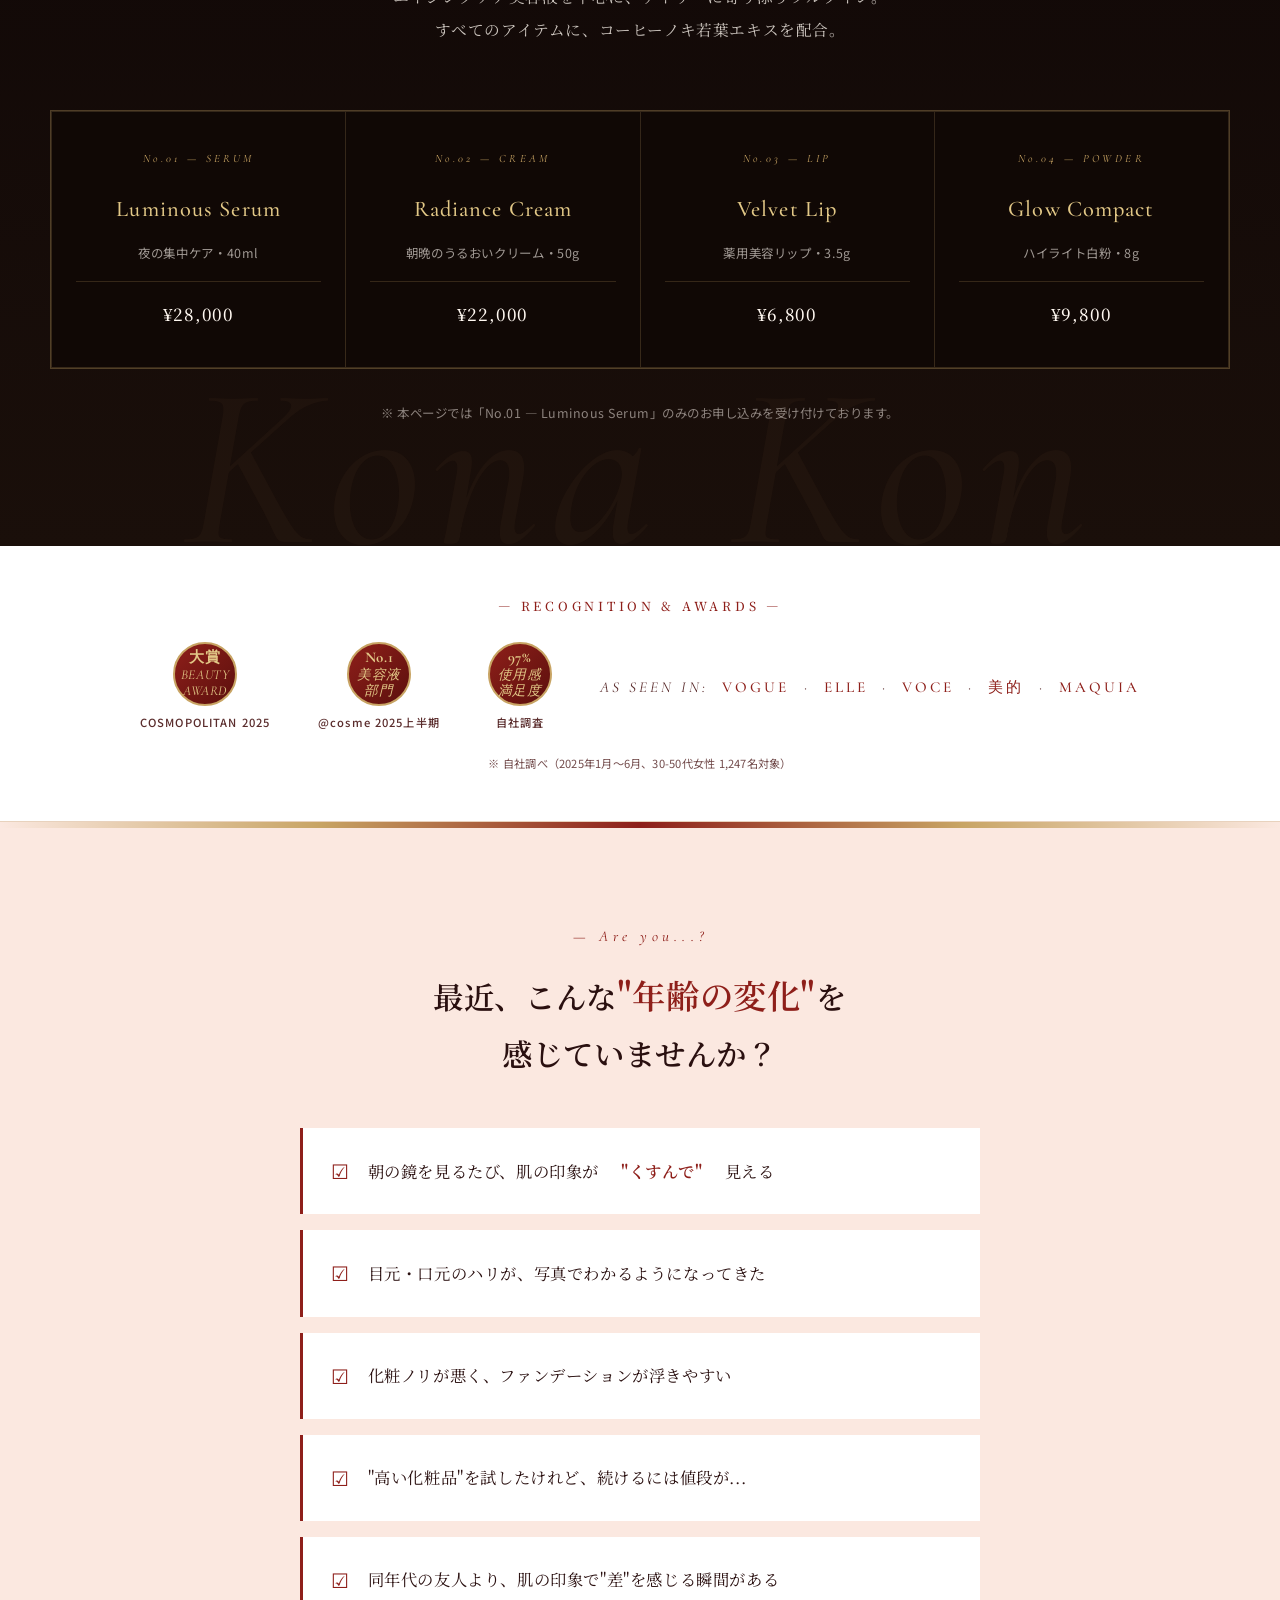
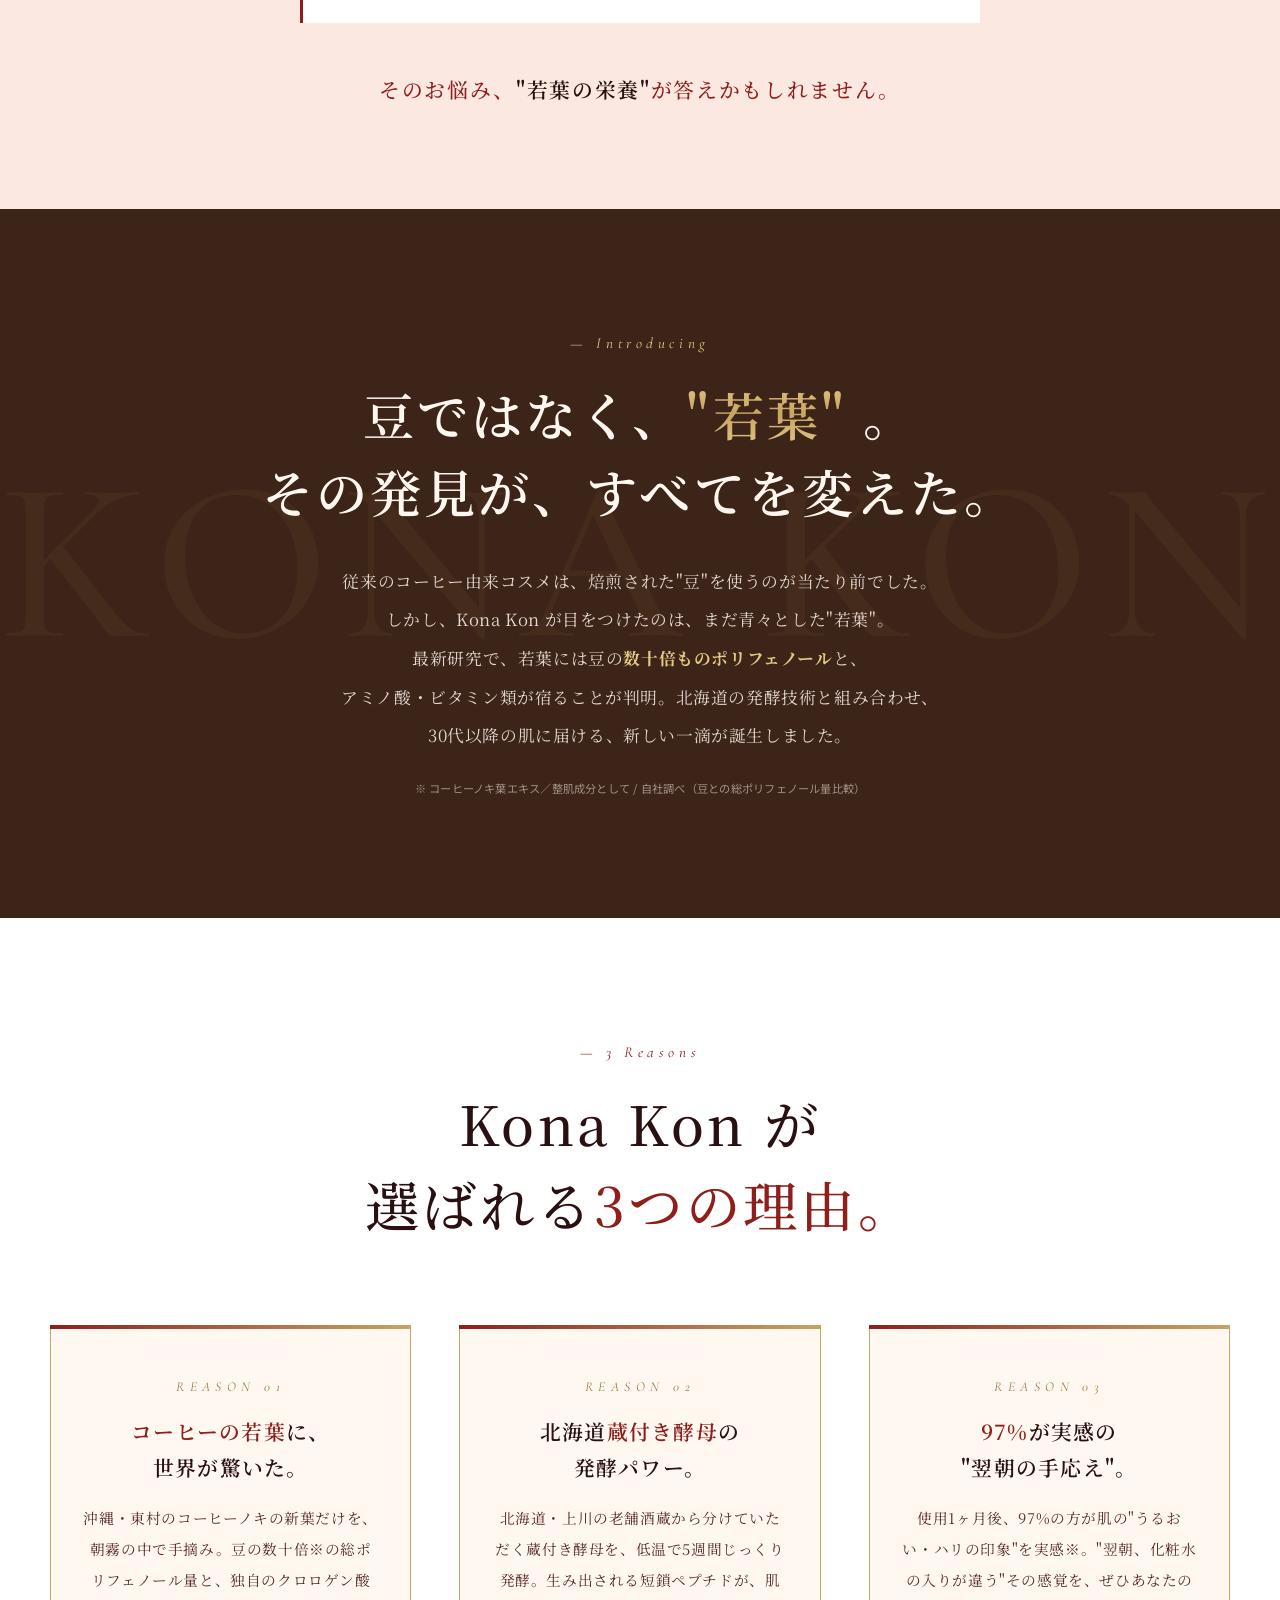
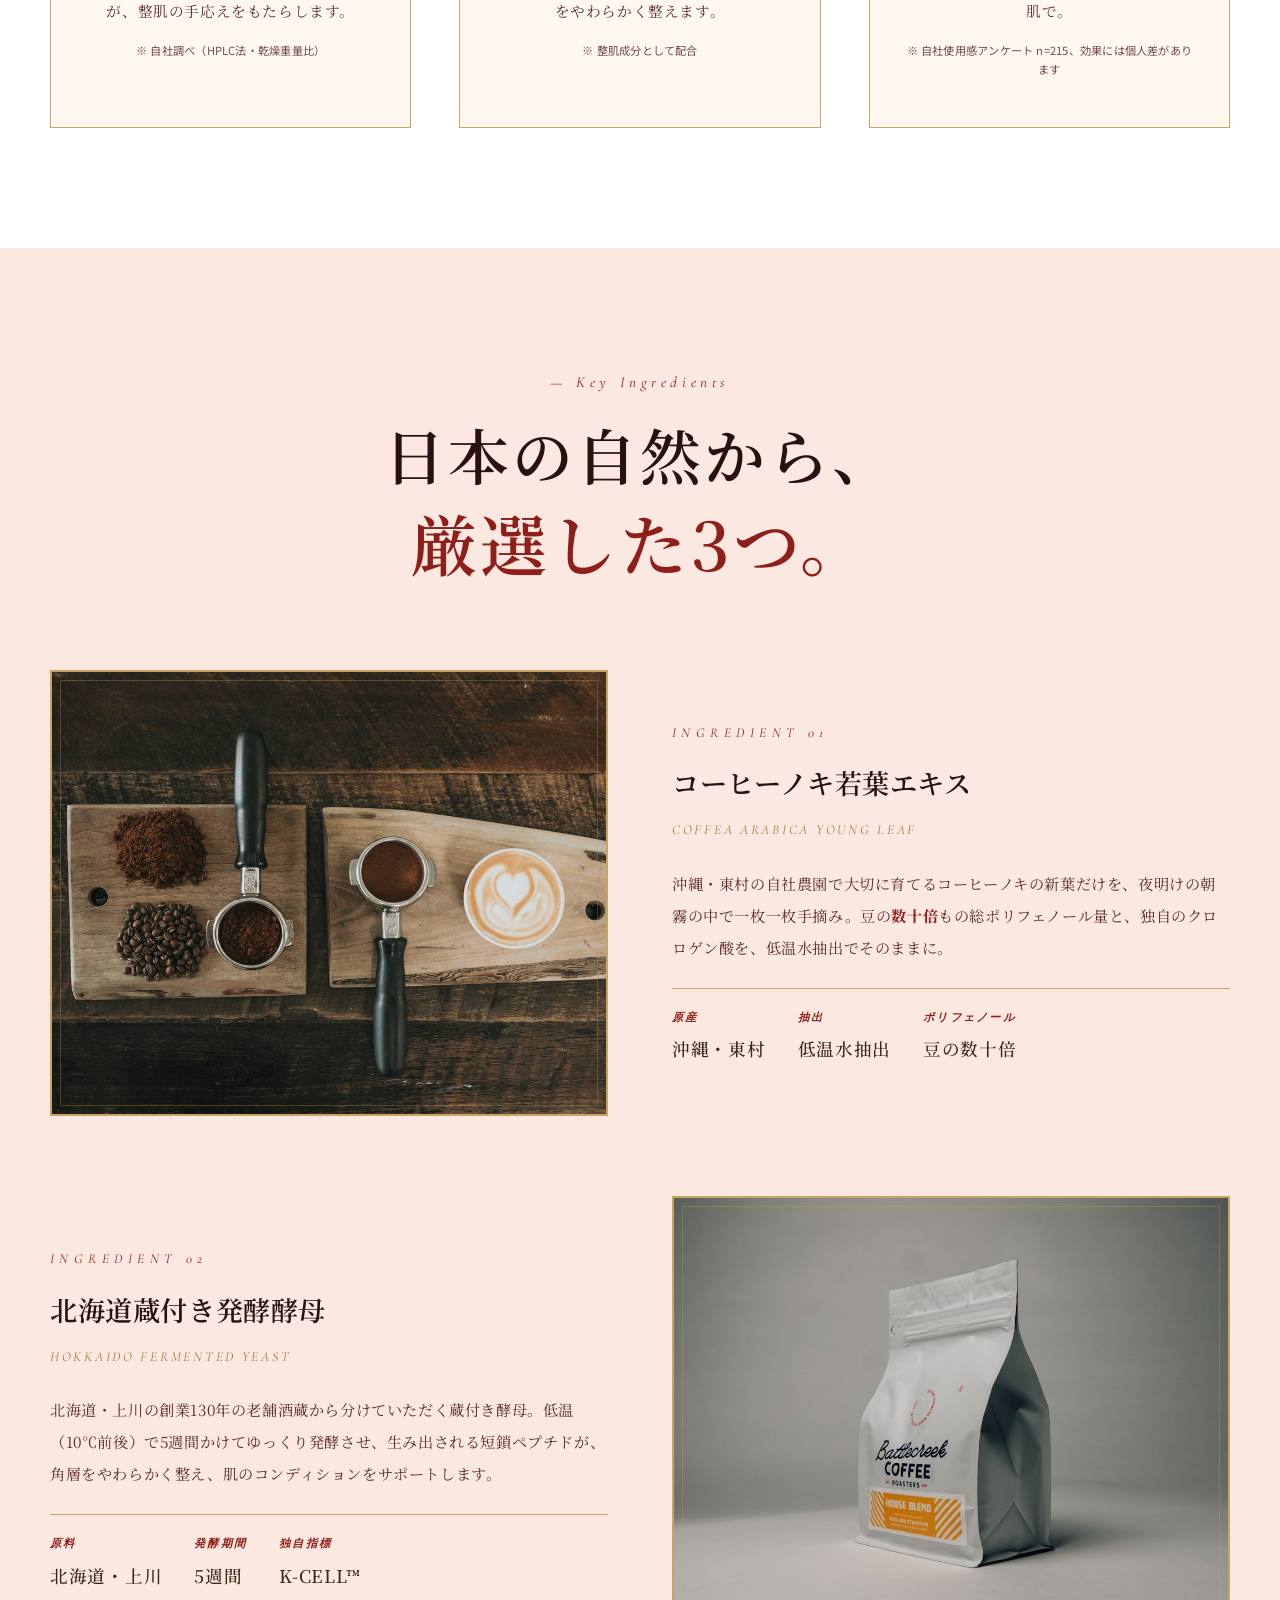
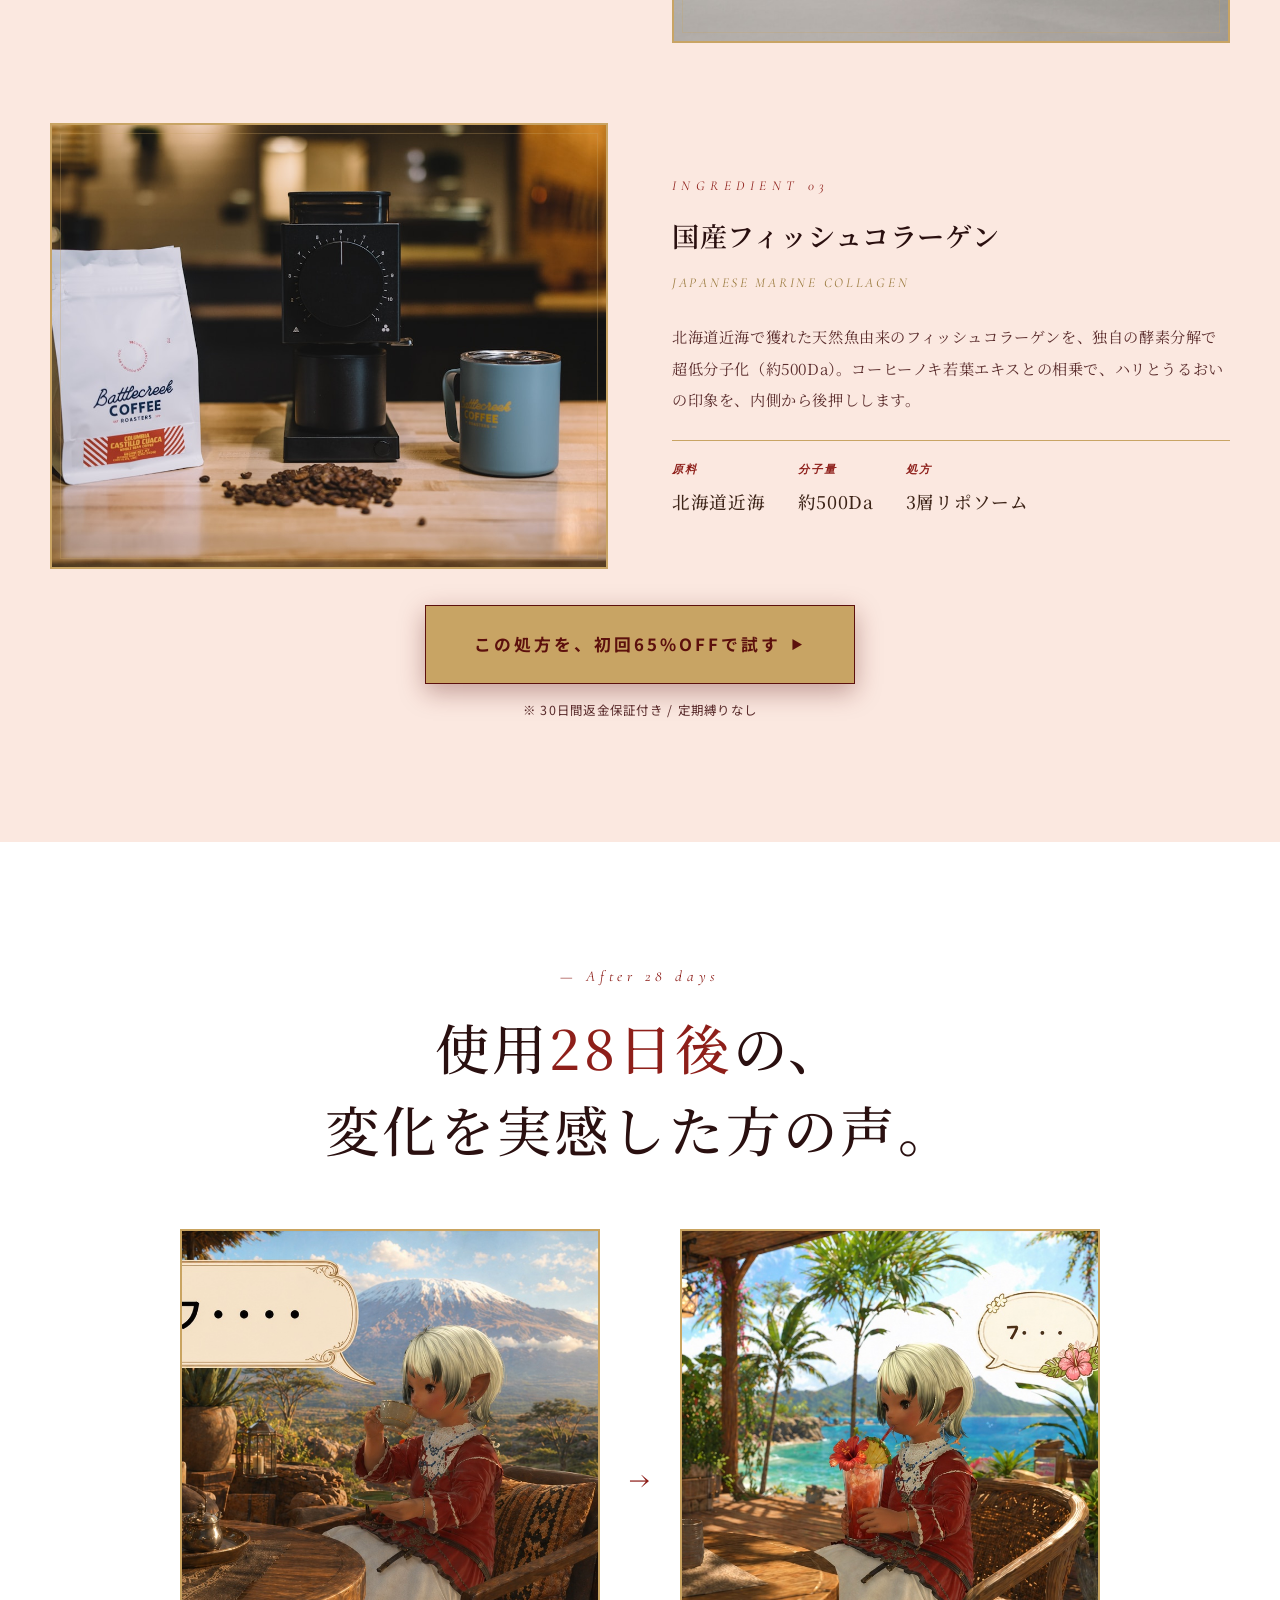
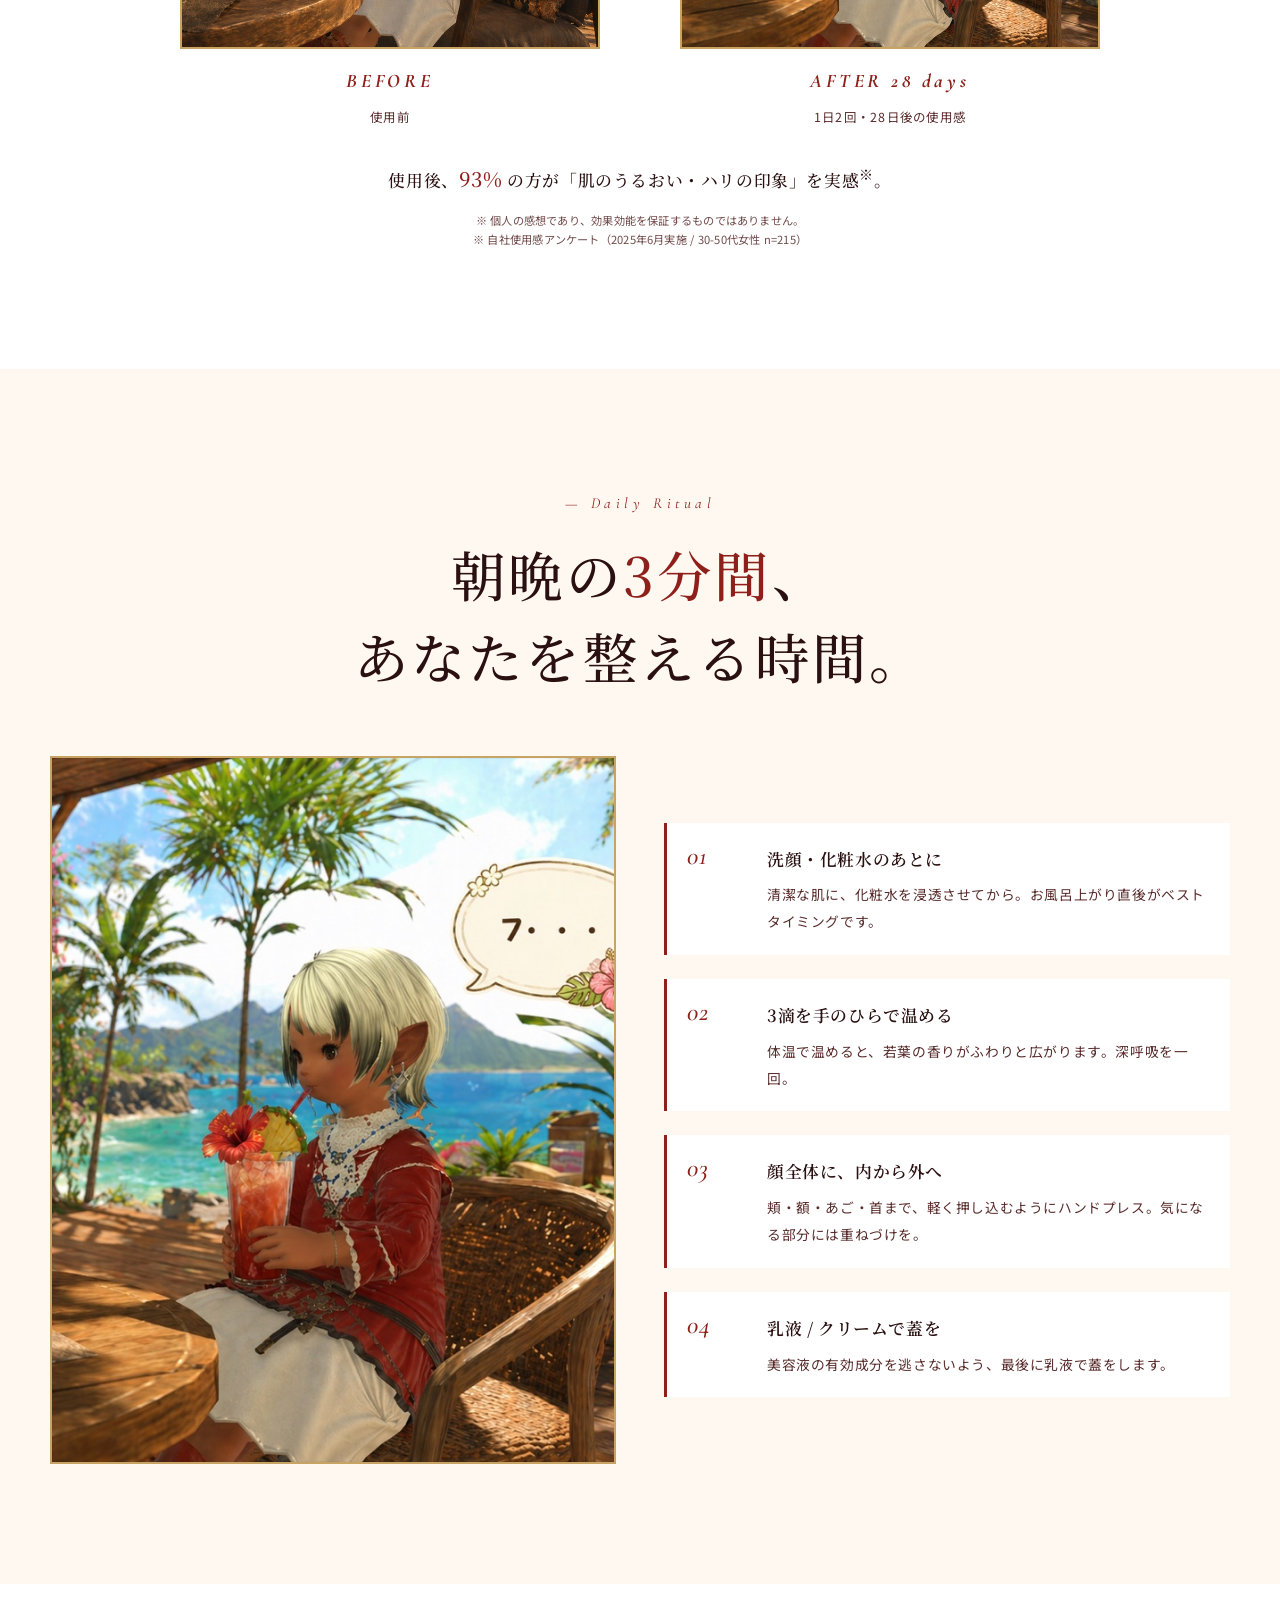
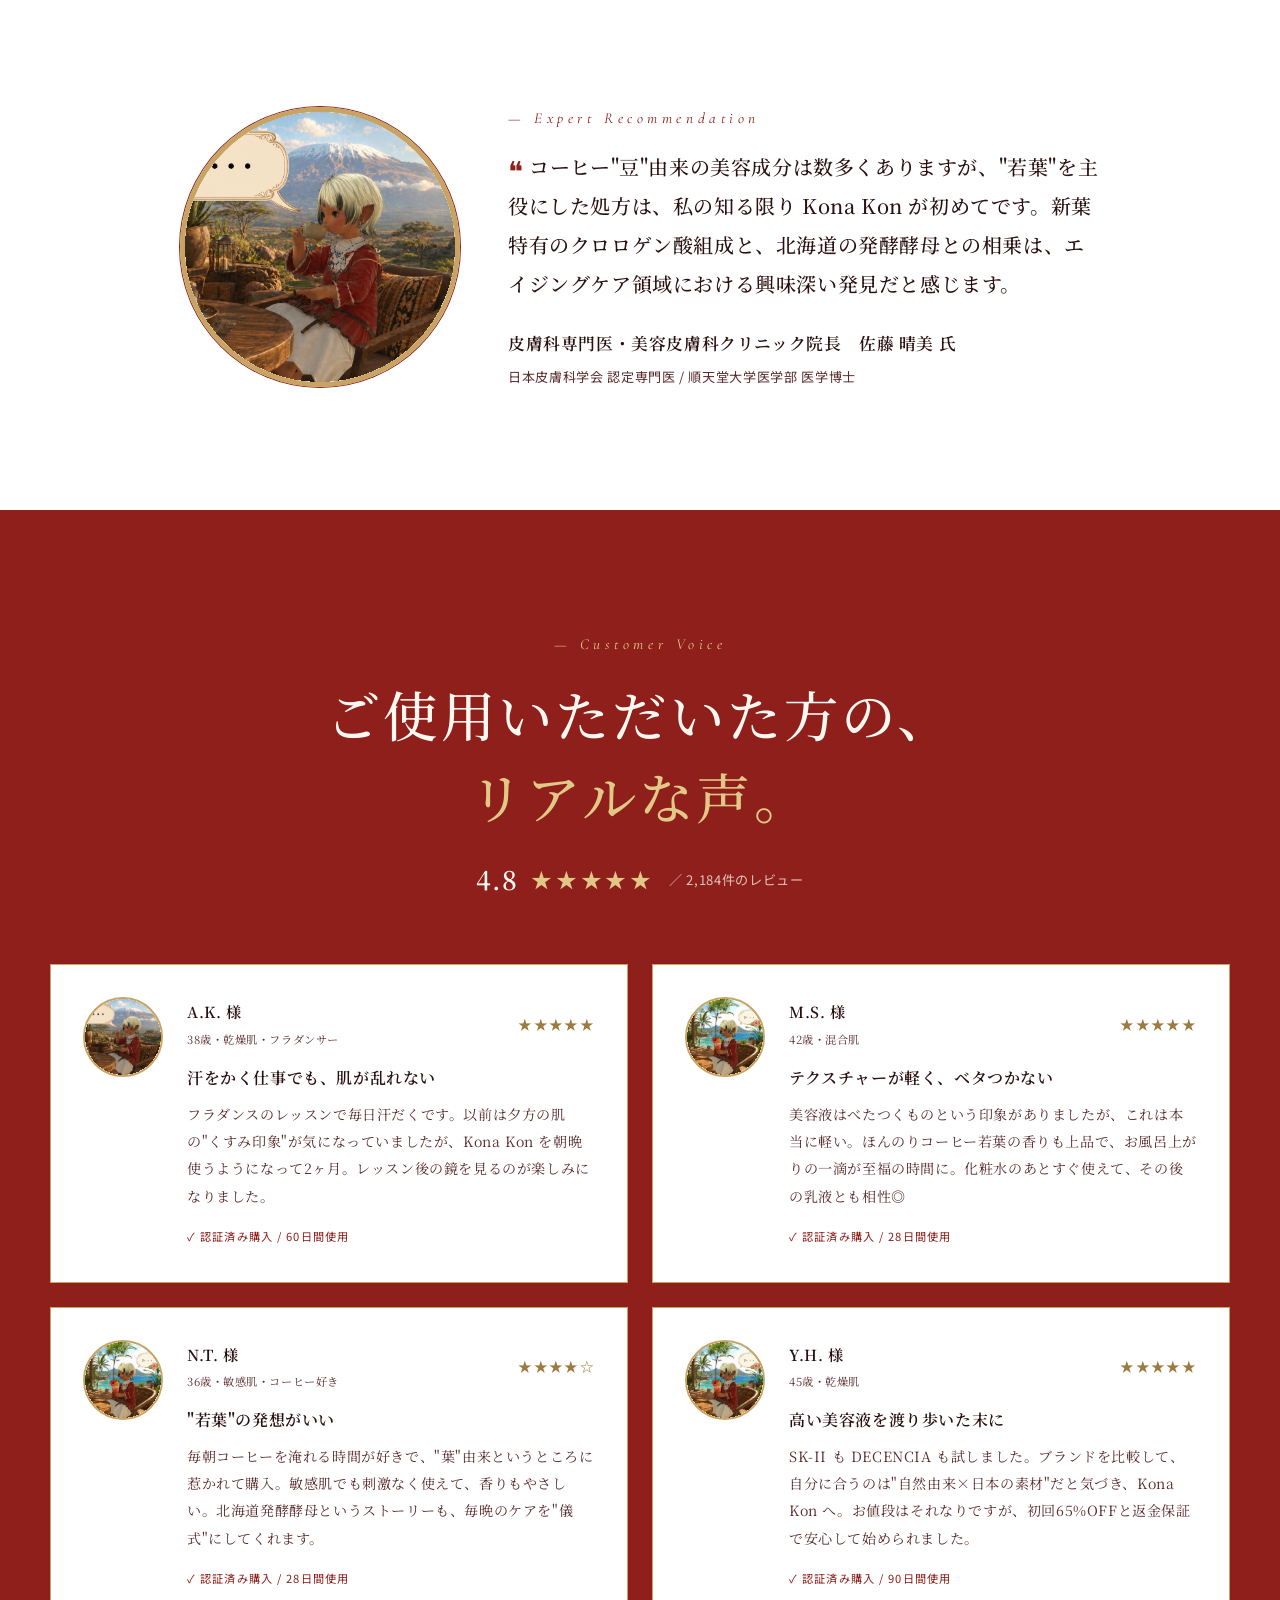
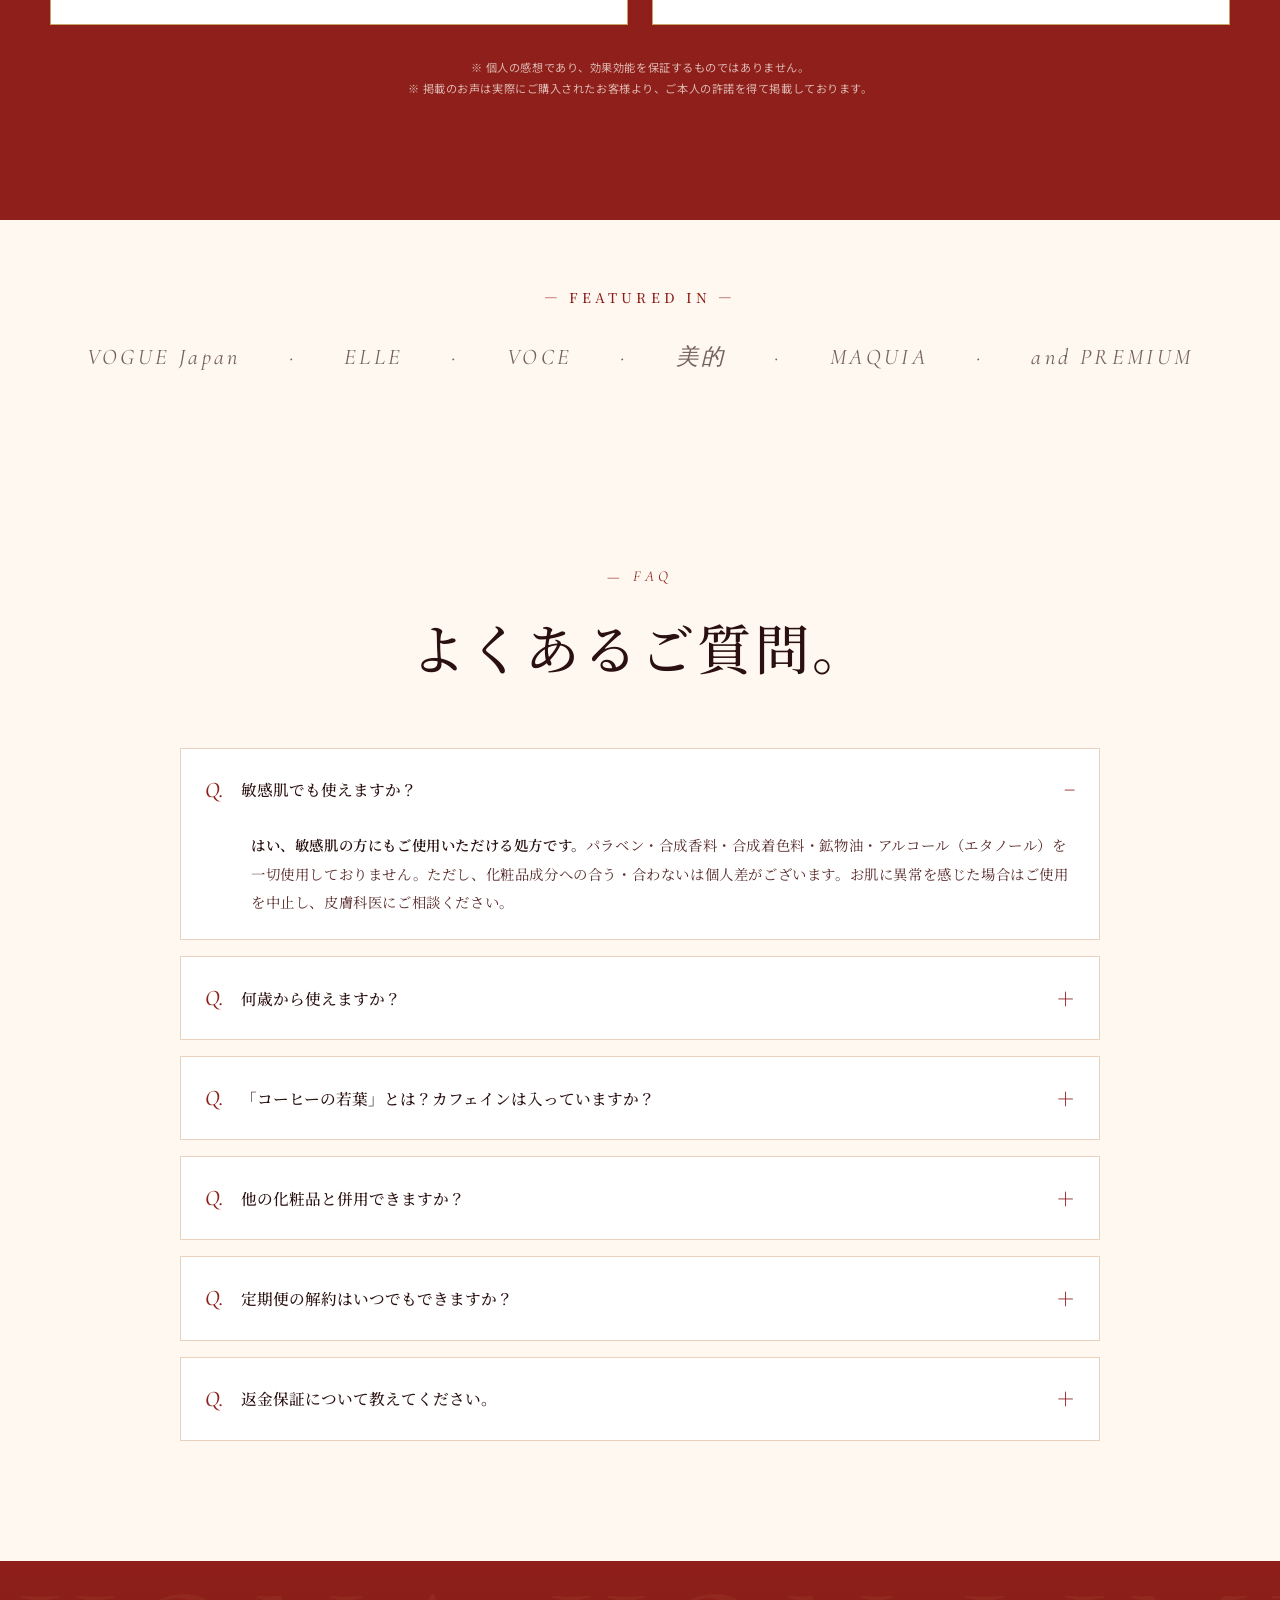
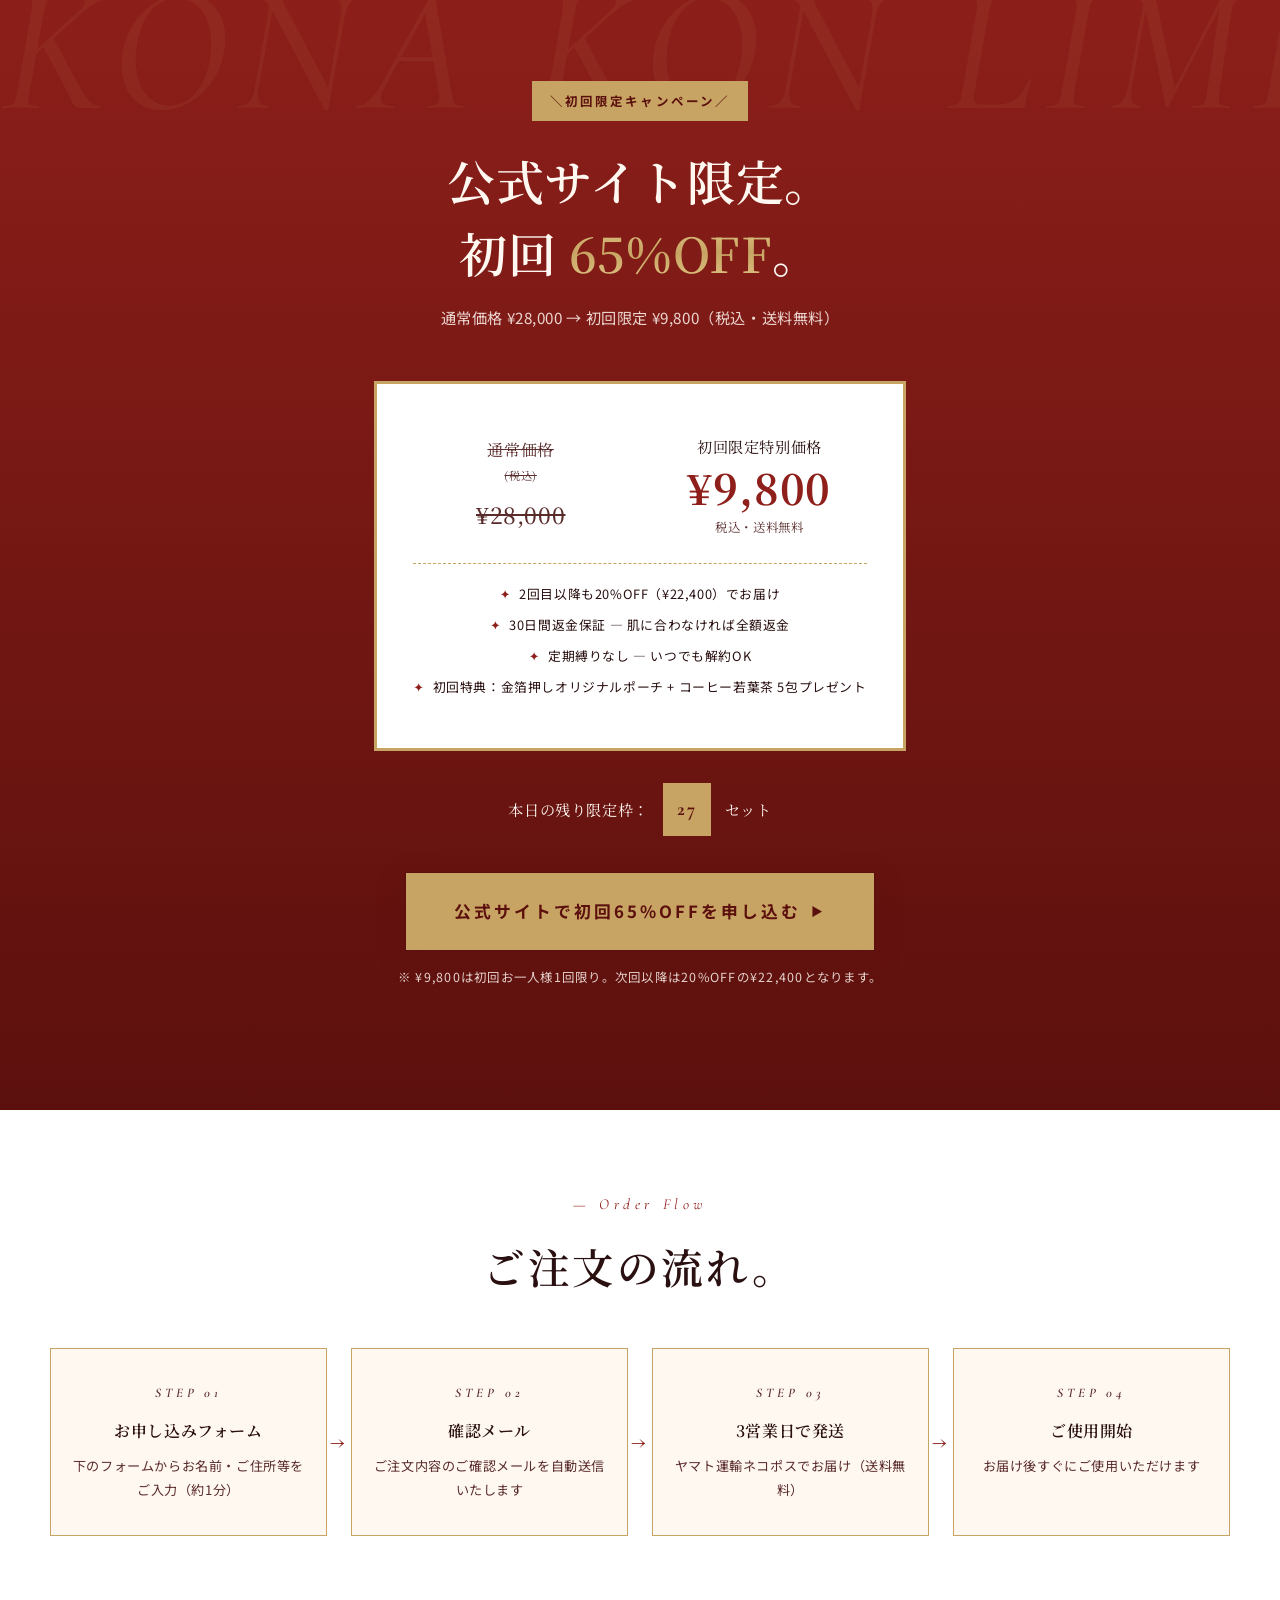
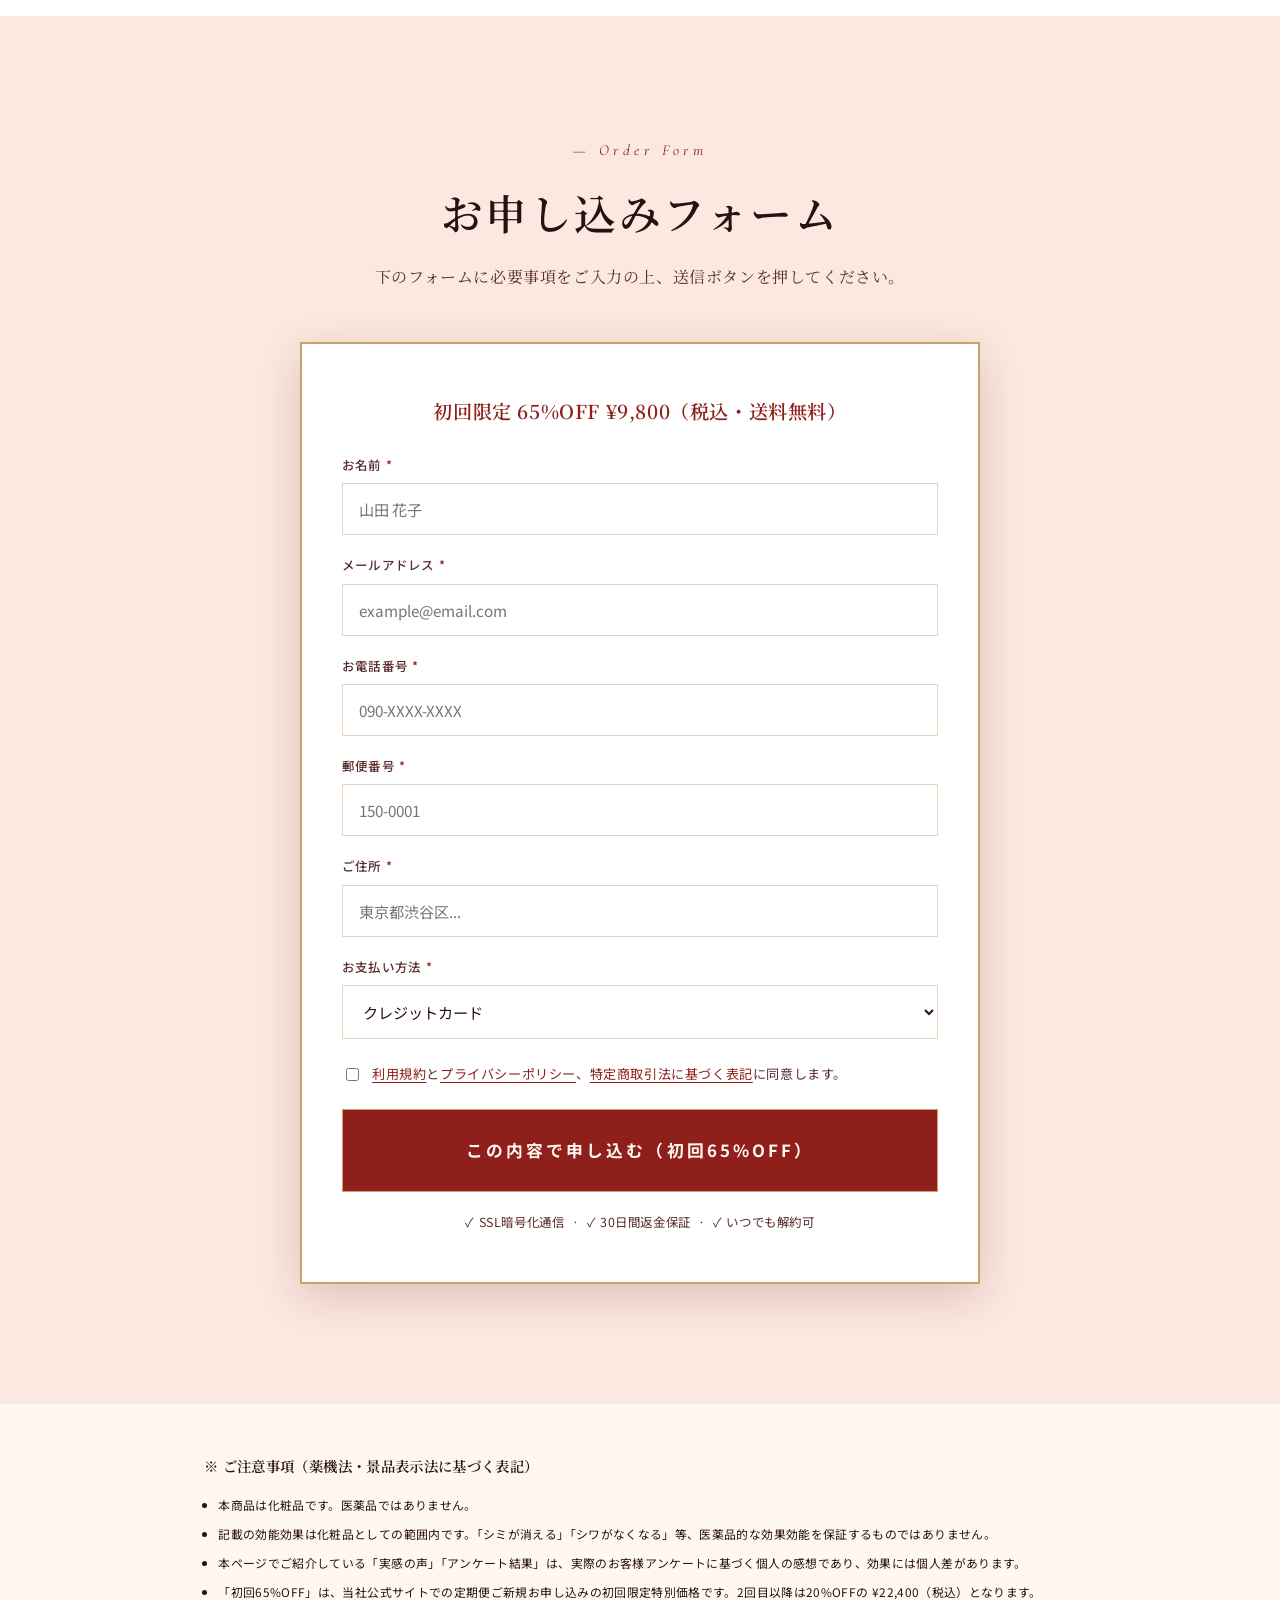
==== commit 4510651e: "Restyle hero catchphrase — magazine cover typography 「若葉からしか得られない栄養がある。」を大幅リデザイン: - 「若葉」を超大型金グラデで視線最" ====
--- a/index.html
+++ b/index.html
@@ -34,11 +34,15 @@
     <div class="hero__chip">
       <span>★</span> COSMOPOLITAN BEAUTY AWARD 2025 大賞 <span>★</span>
     </div>
-    <h1 class="hero__catch">
-      若葉からしか<br>
-      得られない<br>
-      <em>栄養がある。</em>
-    </h1>
+    <div class="hero__catch-wrap">
+      <p class="hero__eyebrow"><span class="hero__eyebrow-line"></span>WAKABA × BEAUTY<span class="hero__eyebrow-line"></span></p>
+      <h1 class="hero__catch">
+        <span class="hc-row hc-row--1"><span class="hc-big">若葉</span><span class="hc-mid">からしか、</span></span>
+        <span class="hc-row hc-row--2"><span class="hc-mid">得られない</span></span>
+        <span class="hc-row hc-row--3"><em class="hc-em">栄養が、ある。</em></span>
+      </h1>
+      <p class="hero__seal"><span>Formula</span><b>No.&nbsp;028</b><span>Est. 2024</span></p>
+    </div>
     <p class="hero__sub">
       実は、コーヒーチェリーの"若葉"には<br>
       豆の数十倍ものポリフェノールが宿る。<br>
@@ -437,7 +441,7 @@
       <h2 class="h-headline">お申し込みフォーム</h2>
       <p class="lead" style="text-align:center;margin-top:14px">下のフォームに必要事項をご入力の上、送信ボタンを押してください。</p>
     </div>
-    <form class="form" onsubmit="event.preventDefault();showPracticeMsg()">
+    <form class="form" onsubmit="event.preventDefault();showPracticeMsg();">
       <p class="form__title">初回限定 65%OFF ¥9,800（税込・送料無料）</p>
       <div class="form__field"><label for="name">お名前</label><input type="text" id="name" placeholder="山田 花子" required></div>
       <div class="form__field"><label for="email">メールアドレス</label><input type="email" id="email" placeholder="example@email.com" required></div>
@@ -497,7 +501,19 @@
 
 <div class="sticky-cta">
   <div class="sticky-cta__price">初回限定<br><strong>¥9,800</strong></div>
-  <button onclick="document.getElementById('offer').scrollIntoView({behavior:'smooth'})">今すぐ申し込む →</button>
+  <button>今すぐ申し込む →</button>
+</div>
+
+<!-- Custom Practice Modal (replaces alert) -->
+<div class="practice-modal" id="practiceModal" aria-hidden="true">
+  <div class="practice-modal__backdrop"></div>
+  <div class="practice-modal__box" role="dialog" aria-labelledby="pmTitle">
+    <p class="practice-modal__brand">Kona Kon</p>
+    <span class="practice-modal__rule"></span>
+    <h3 class="practice-modal__title" id="pmTitle">練習中だから<br>買えないよ〜！</h3>
+    <p class="practice-modal__sub">ふ・・・</p>
+    <button class="practice-modal__close" type="button">CLOSE</button>
+  </div>
 </div>
 
 <script>
@@ -506,10 +522,22 @@
   b.addEventListener('click', () => b.parentElement.classList.toggle('is-open'));
 });
 
-// Practice message — 全購入ボタンで表示
+// Custom modal — ブラウザのドメイン表示なし
+const pmModal = document.getElementById('practiceModal');
 function showPracticeMsg(){
-  alert('練習中だから買えないよ〜！　ふ・・・');
+  pmModal.classList.add('is-show');
+  pmModal.setAttribute('aria-hidden','false');
+  document.body.style.overflow='hidden';
 }
+function hidePracticeMsg(){
+  pmModal.classList.remove('is-show');
+  pmModal.setAttribute('aria-hidden','true');
+  document.body.style.overflow='';
+}
+pmModal.querySelector('.practice-modal__backdrop').addEventListener('click', hidePracticeMsg);
+pmModal.querySelector('.practice-modal__close').addEventListener('click', hidePracticeMsg);
+document.addEventListener('keydown', e => { if(e.key==='Escape') hidePracticeMsg(); });
+
 document.querySelectorAll('.cta-big, .sticky-cta button, .hd__cta a').forEach(el => {
   el.addEventListener('click', e => {
     e.preventDefault();
--- a/styles.css
+++ b/styles.css
@@ -152,16 +152,67 @@
   font-size:0.72rem;letter-spacing:0.25em;font-weight:500;margin-bottom:32px;width:fit-content;
 }
 .hero__chip span{color:var(--gold-l);font-weight:600}
+/* === Hero Catchphrase — Magazine Cover Style === */
+.hero__catch-wrap{position:relative;margin-bottom:36px;animation:hcFadeUp 1s .15s both}
+.hero__eyebrow{
+  display:flex;align-items:center;gap:14px;
+  font-family:var(--serif-en);font-style:italic;font-weight:500;
+  font-size:0.7rem;letter-spacing:0.45em;color:var(--gold-l);
+  margin-bottom:22px;text-transform:uppercase;
+}
+.hero__eyebrow-line{flex:0 0 38px;height:1px;background:linear-gradient(90deg,transparent,var(--gold),transparent)}
+.hero__eyebrow-line:last-child{flex:1}
+
 .hero__catch{
-  position:relative;font-family:var(--serif);font-weight:600;
-  font-size:clamp(2.2rem,4.5vw,3.6rem);line-height:1.55;letter-spacing:0.06em;
-  margin-bottom:32px;color:var(--bg);
-}
-.hero__catch em{
-  font-style:normal;
-  background:linear-gradient(180deg,var(--gold-l) 0%,var(--gold) 50%,var(--gold-l) 100%);
-  -webkit-background-clip:text;background-clip:text;-webkit-text-fill-color:transparent;
-  position:relative;
+  position:relative;font-family:var(--serif);font-weight:500;color:var(--bg);
+  letter-spacing:0.04em;line-height:1;margin:0 0 18px;
+}
+.hero__catch .hc-row{display:flex;align-items:flex-end;gap:0.18em;margin-bottom:0.18em;line-height:1.05}
+.hero__catch .hc-big{
+  font-family:var(--serif);font-weight:700;
+  font-size:clamp(4.2rem,8.2vw,7rem);
+  letter-spacing:0.06em;line-height:0.95;
+  background:linear-gradient(180deg,var(--gold-l) 0%,var(--gold) 50%,var(--gold-d) 100%);
+  -webkit-background-clip:text;background-clip:text;-webkit-text-fill-color:transparent;
+  text-shadow:0 0 30px rgba(200,164,100,0.15);
+  display:inline-block;
+}
+.hero__catch .hc-mid{
+  font-family:var(--serif);font-weight:400;
+  font-size:clamp(1.7rem,3.2vw,2.6rem);
+  letter-spacing:0.08em;color:rgba(255,248,241,0.92);
+  padding-bottom:0.45em;
+}
+.hero__catch .hc-row--2{padding-left:0.6em}
+.hero__catch .hc-row--3{margin-top:0.22em;border-left:2px solid var(--gold);padding-left:0.4em}
+.hero__catch .hc-em{
+  font-family:var(--serif);font-style:normal;font-weight:600;
+  font-size:clamp(2.6rem,5.2vw,4.4rem);
+  letter-spacing:0.05em;line-height:1.05;
+  background:linear-gradient(180deg,#FFF 0%,var(--gold-l) 40%,var(--gold) 60%,var(--gold-d) 100%);
+  -webkit-background-clip:text;background-clip:text;-webkit-text-fill-color:transparent;
+  display:inline-block;position:relative;
+}
+.hero__catch .hc-em::after{
+  content:'';position:absolute;left:0;right:6%;bottom:-0.1em;height:2px;
+  background:linear-gradient(90deg,var(--gold) 0%,transparent 100%);
+}
+
+.hero__seal{
+  display:inline-flex;align-items:center;gap:14px;
+  margin-top:28px;padding:8px 16px;
+  border:1px solid rgba(200,164,100,0.5);
+  font-family:var(--serif-en);font-style:italic;font-size:0.68rem;
+  letter-spacing:0.3em;color:rgba(255,248,241,0.7);text-transform:uppercase;
+}
+.hero__seal b{color:var(--gold-l);font-weight:600;font-style:normal;letter-spacing:0.15em;font-size:0.95rem}
+
+@keyframes hcFadeUp{from{opacity:0;transform:translateY(24px)}to{opacity:1;transform:translateY(0)}}
+
+@media(max-width:1023px){
+  .hero__catch .hc-big{font-size:clamp(3.6rem,12vw,5.4rem)}
+  .hero__catch .hc-mid{font-size:clamp(1.4rem,4.5vw,2rem)}
+  .hero__catch .hc-em{font-size:clamp(2.2rem,7vw,3.4rem)}
 }
 .hero__sub{position:relative;font-family:var(--serif);font-size:1.05rem;line-height:2.2;color:rgba(255,248,241,0.9);margin-bottom:40px;max-width:480px;font-weight:400}
 .hero__cta-row{position:relative;display:flex;align-items:center;gap:24px;margin-bottom:32px;flex-wrap:wrap}
@@ -359,7 +410,7 @@
 .ba__head{text-align:center;margin-bottom:60px}
 .ba__row{display:grid;grid-template-columns:1fr 80px 1fr;gap:0;align-items:center;max-width:var(--max-sm);margin:0 auto}
 .ba__col{text-align:center}
-.ba__col img{aspect-ratio:1/1;width:100%;object-fit:cover;margin-bottom:14px;border:2px solid var(--gold)}
+.ba__col img{aspect-ratio:1/1;width:100%;object-fit:cover;object-position:70% center;margin-bottom:14px;border:2px solid var(--gold)}
 .ba__col strong{display:block;font-family:var(--serif-en);font-style:italic;font-size:1.2rem;letter-spacing:0.2em;color:var(--red)}
 .ba__col span{display:block;font-size:0.78rem;color:var(--ink-soft);letter-spacing:0.1em;margin-top:4px}
 .ba__arrow{font-family:var(--serif-en);font-size:2rem;color:var(--red);text-align:center}
@@ -373,7 +424,7 @@
 .ritual__head{text-align:center;margin-bottom:60px}
 .ritual__row{display:grid;grid-template-columns:1fr 1fr;gap:48px;align-items:center}
 .ritual__img{aspect-ratio:4/5;overflow:hidden;background:var(--bg-2);border:2px solid var(--gold)}
-.ritual__img img{width:100%;height:100%;object-fit:cover}
+.ritual__img img{width:100%;height:100%;object-fit:cover;object-position:70% center}
 .ritual__steps{display:flex;flex-direction:column;gap:24px}
 .step{display:grid;grid-template-columns:60px 1fr;gap:20px;padding:20px;background:var(--paper);border-left:3px solid var(--red)}
 .step__no{font-family:var(--serif-en);font-style:italic;font-size:1.6rem;color:var(--red);font-weight:500;line-height:1}
@@ -392,7 +443,7 @@
 .voice__list{display:grid;grid-template-columns:repeat(2,1fr);gap:24px;max-width:var(--max);margin:0 auto}
 .vc{background:var(--paper);padding:32px;display:grid;grid-template-columns:80px 1fr;gap:24px;color:var(--ink);border:1px solid var(--gold)}
 .vc__avatar{width:80px;height:80px;border-radius:50%;overflow:hidden;border:2px solid var(--gold)}
-.vc__avatar img{width:100%;height:100%;object-fit:cover}
+.vc__avatar img{width:100%;height:100%;object-fit:cover;object-position:75% center}
 .vc__head{display:flex;justify-content:space-between;align-items:center;margin-bottom:14px;flex-wrap:wrap;gap:8px}
 .vc__name{font-family:var(--serif);font-weight:600;font-size:0.95rem;color:var(--ink)}
 .vc__name span{display:block;font-size:0.7rem;color:var(--ink-soft);font-weight:400;margin-top:2px;letter-spacing:0.05em}
@@ -407,7 +458,7 @@
 .expert{padding:120px 24px;background:var(--paper)}
 .expert__inner{max-width:var(--max-sm);margin:0 auto;display:grid;grid-template-columns:280px 1fr;gap:48px;align-items:center}
 .expert__photo{aspect-ratio:1/1;overflow:hidden;border-radius:50%;border:5px solid var(--gold);box-shadow:0 0 0 1px var(--red)}
-.expert__photo img{width:100%;height:100%;object-fit:cover}
+.expert__photo img{width:100%;height:100%;object-fit:cover;object-position:75% center}
 .expert__quote{font-family:var(--serif);font-size:1.25rem;line-height:1.95;color:var(--ink);margin-bottom:24px;font-weight:500}
 .expert__quote::before{content:'❝ ';color:var(--red);font-size:1.4em;line-height:0;display:inline-block;vertical-align:-0.2em}
 .expert__name{font-family:var(--serif);font-weight:600;font-size:1.05rem;color:var(--ink)}
@@ -514,6 +565,51 @@
 .legal-block ul{margin-left:1.2em}
 .legal-block li{list-style:disc;margin-bottom:6px}
 .legal-block .small{font-size:0.7rem;opacity:0.85;margin-top:14px;line-height:1.85}
+
+/* === Practice Modal (custom alert) === */
+.practice-modal{
+  position:fixed;inset:0;z-index:1000;
+  display:none;align-items:center;justify-content:center;
+  padding:24px;
+}
+.practice-modal.is-show{display:flex;animation:pmFade .35s ease-out}
+.practice-modal__backdrop{
+  position:absolute;inset:0;
+  background:rgba(14,6,6,0.78);backdrop-filter:blur(6px);
+}
+.practice-modal__box{
+  position:relative;background:linear-gradient(180deg,var(--bg) 0%,var(--bg-2) 100%);
+  border:2px solid var(--gold);
+  padding:56px 48px 44px;
+  text-align:center;max-width:440px;width:100%;
+  box-shadow:0 24px 80px rgba(91,16,13,0.45),0 0 0 8px rgba(200,164,100,0.08);
+  animation:pmZoom .35s cubic-bezier(.22,1.2,.36,1);
+}
+.practice-modal__brand{
+  font-family:var(--serif-en);font-size:1.5rem;font-weight:500;letter-spacing:0.15em;
+  background:linear-gradient(180deg,var(--gold-d) 0%,var(--gold-l) 50%,var(--gold-d) 100%);
+  -webkit-background-clip:text;background-clip:text;-webkit-text-fill-color:transparent;
+  margin-bottom:18px;
+}
+.practice-modal__rule{
+  display:block;width:48px;height:1px;background:var(--gold);margin:0 auto 28px;
+}
+.practice-modal__title{
+  font-family:var(--serif);font-weight:600;font-size:1.6rem;line-height:1.6;
+  letter-spacing:0.05em;color:var(--red);margin-bottom:14px;
+}
+.practice-modal__sub{
+  font-family:var(--serif);font-size:1.1rem;color:var(--ink-soft);
+  letter-spacing:0.18em;margin-bottom:36px;
+}
+.practice-modal__close{
+  font-family:var(--sans);font-size:0.78rem;letter-spacing:0.3em;font-weight:600;
+  padding:14px 36px;background:var(--red);color:var(--bg);
+  border:1px solid var(--gold);cursor:pointer;transition:background .2s;
+}
+.practice-modal__close:hover{background:var(--red-d)}
+@keyframes pmFade{from{opacity:0}to{opacity:1}}
+@keyframes pmZoom{from{opacity:0;transform:scale(0.94) translateY(10px)}to{opacity:1;transform:scale(1) translateY(0)}}
 
 /* === Sticky Bottom CTA === */
 .sticky-cta{position:fixed;bottom:0;left:0;right:0;z-index:90;background:var(--paper);border-top:2px solid var(--red);padding:14px 16px;display:none;align-items:center;gap:12px;box-shadow:0 -4px 16px rgba(91,16,13,0.18)}
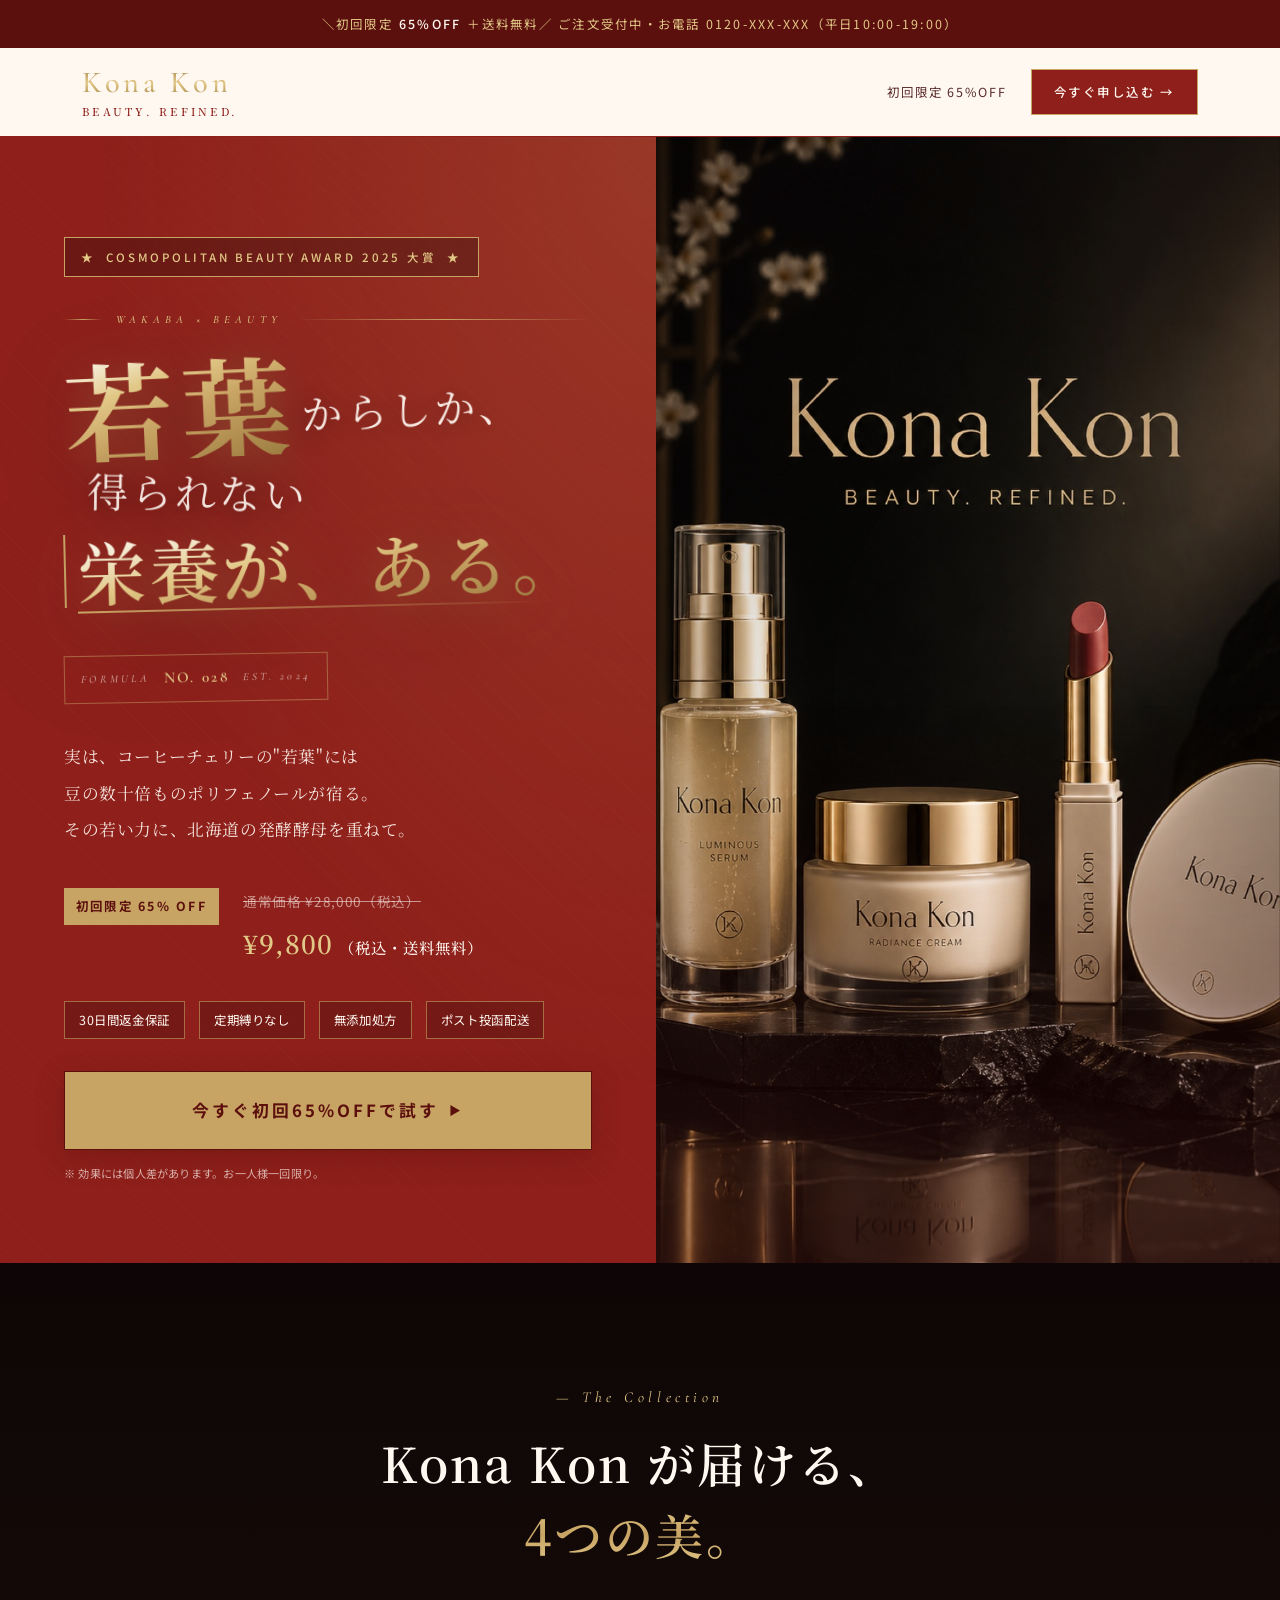
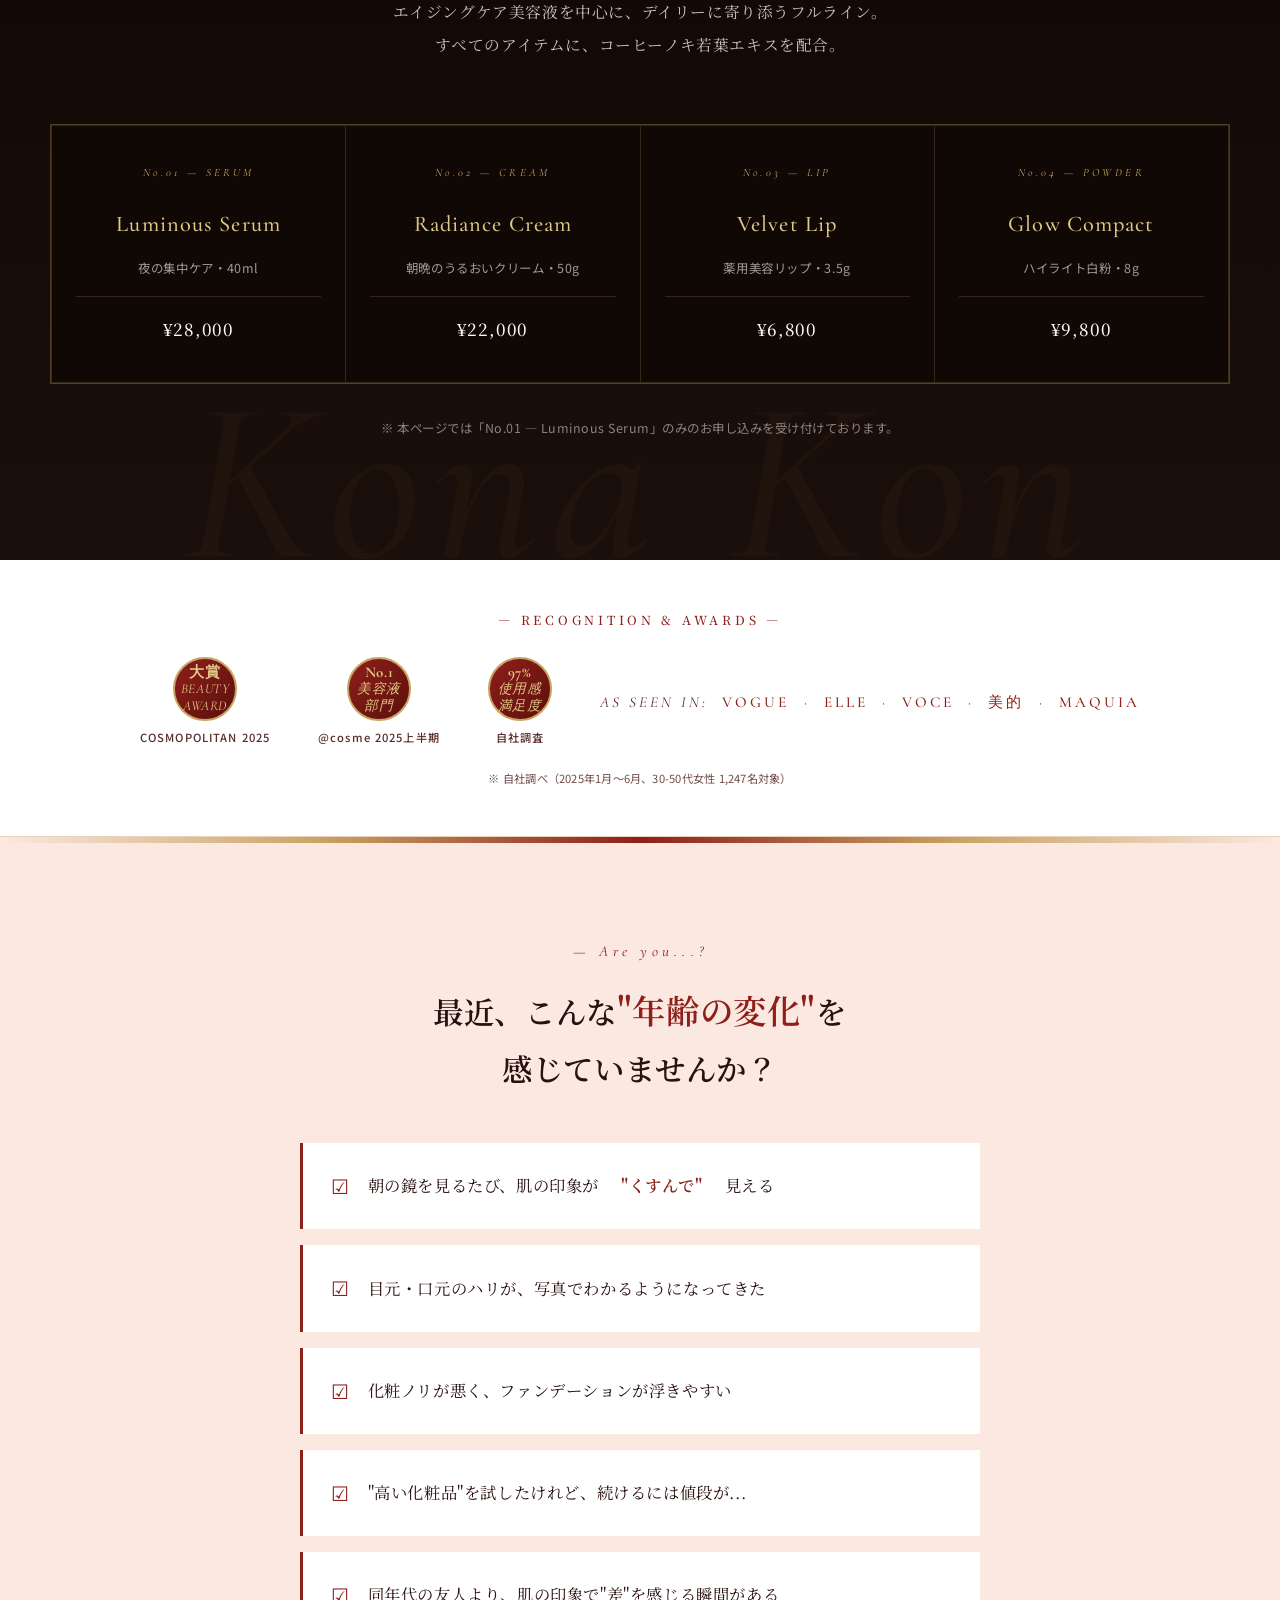
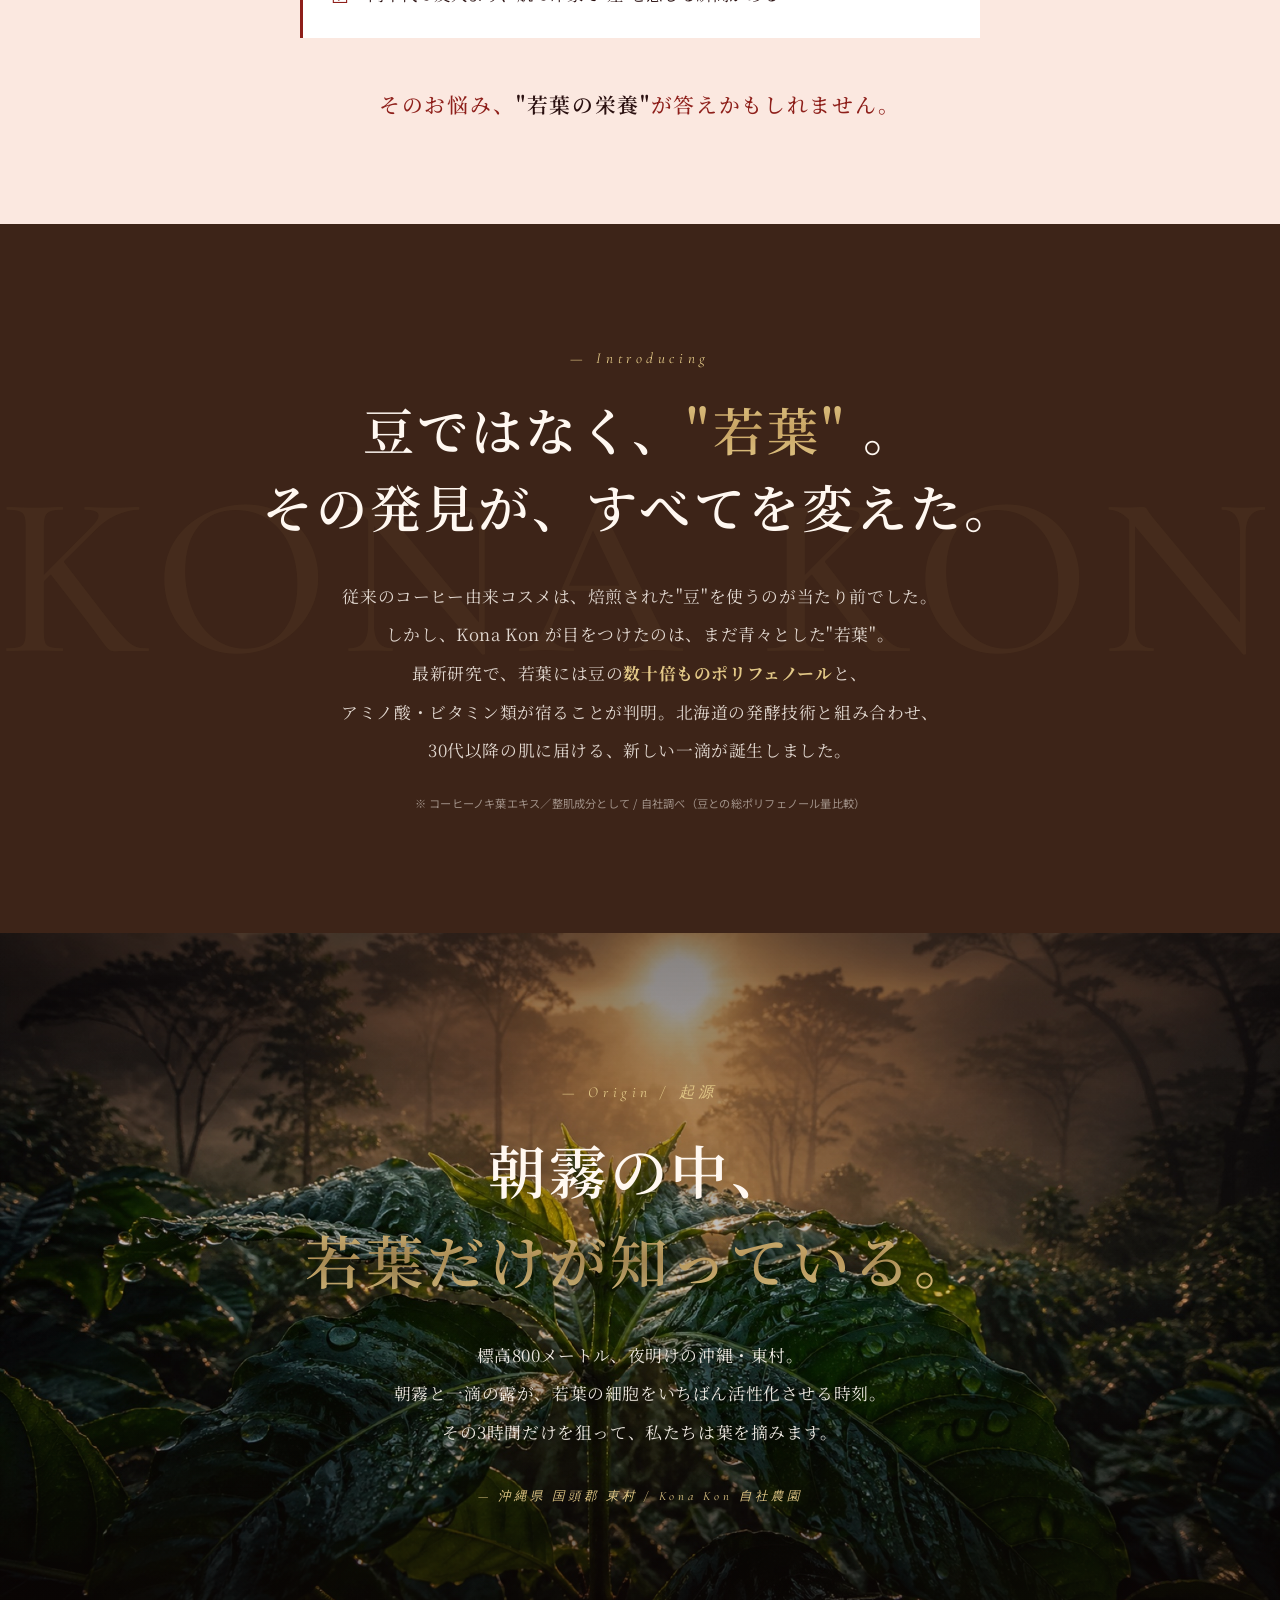
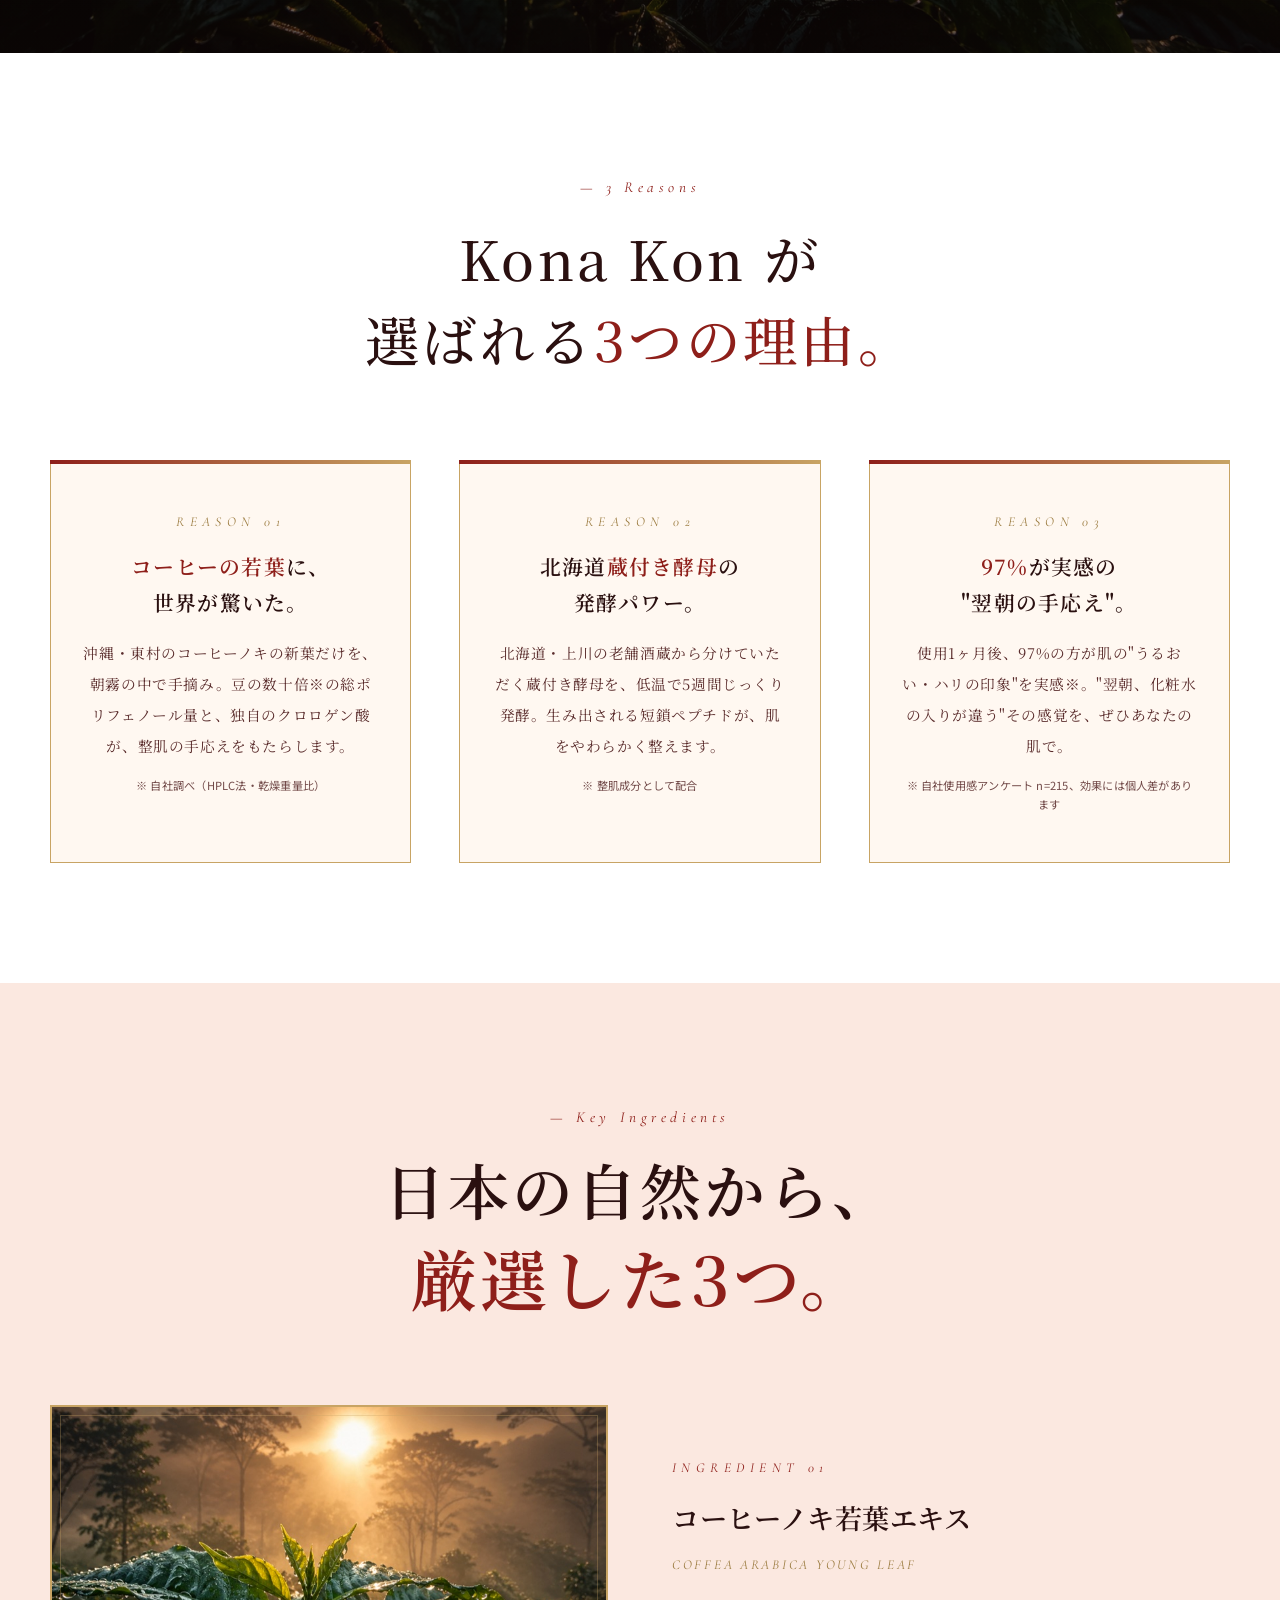
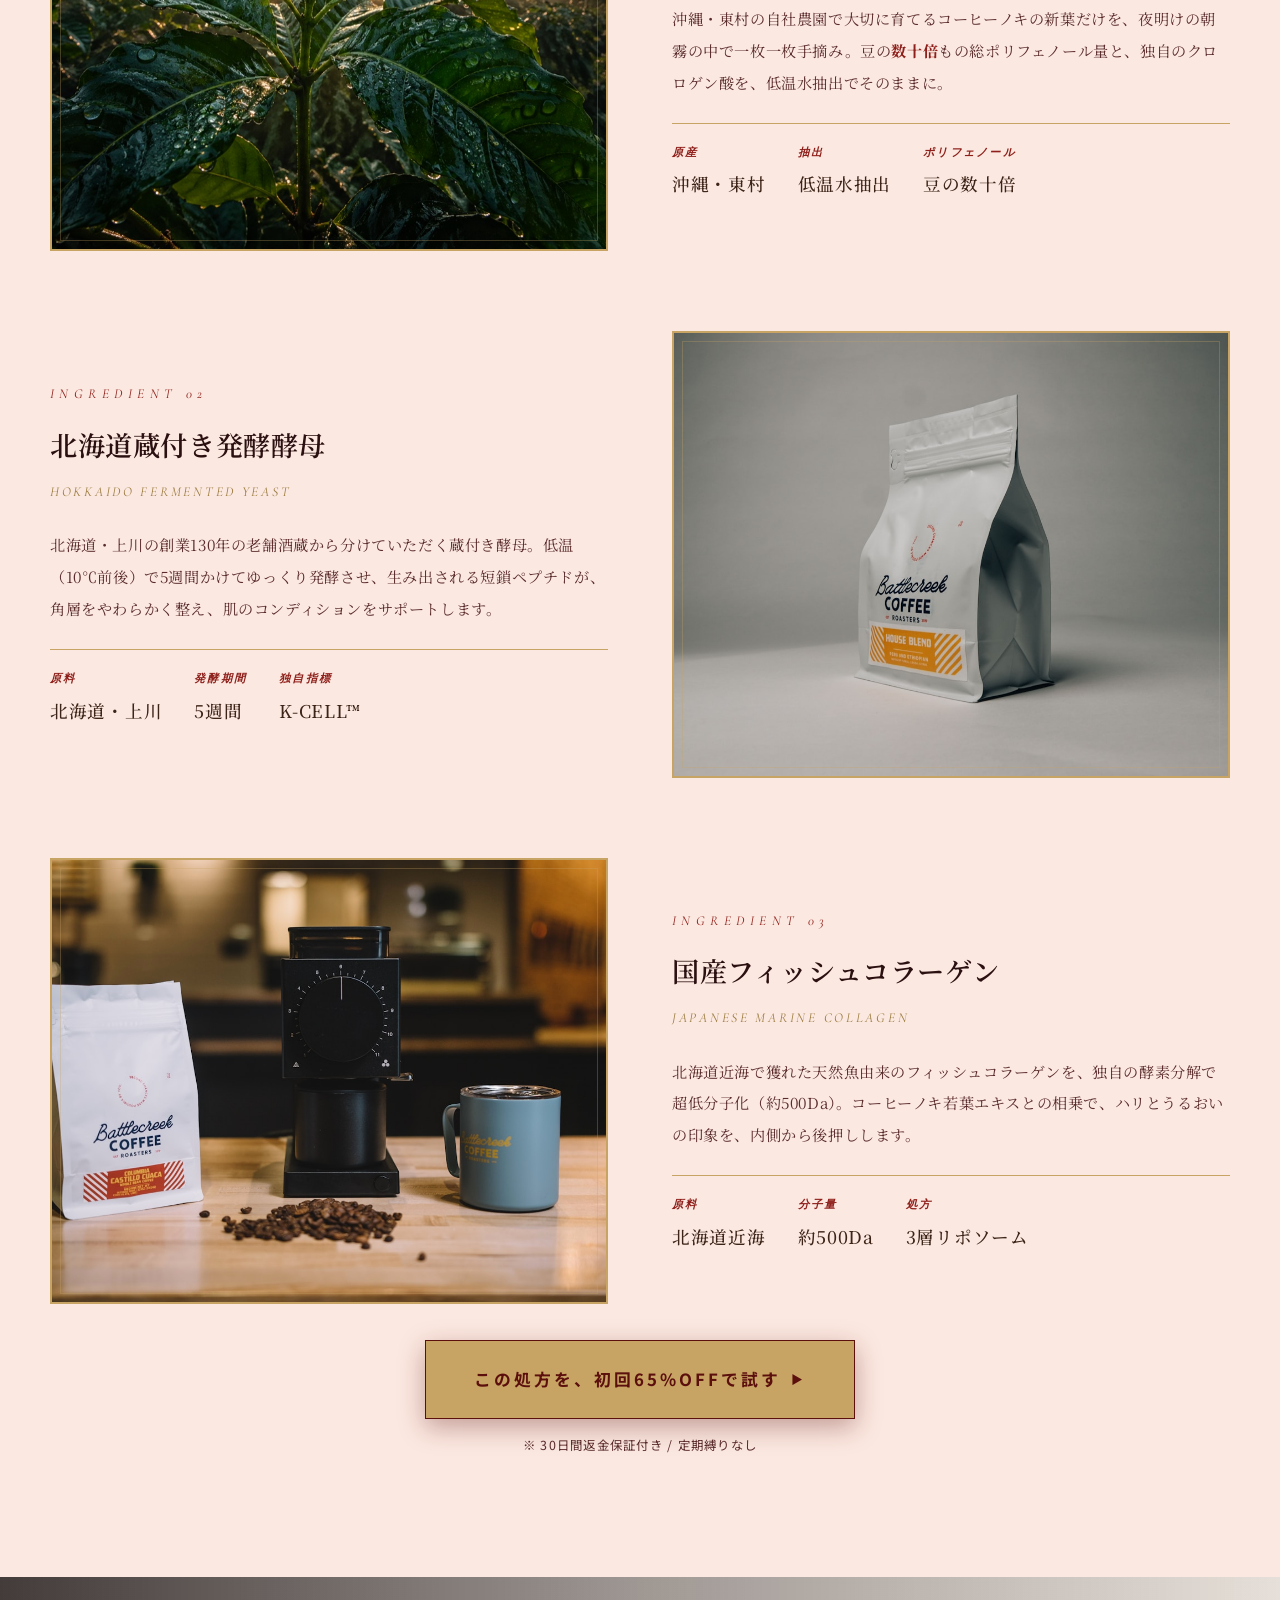
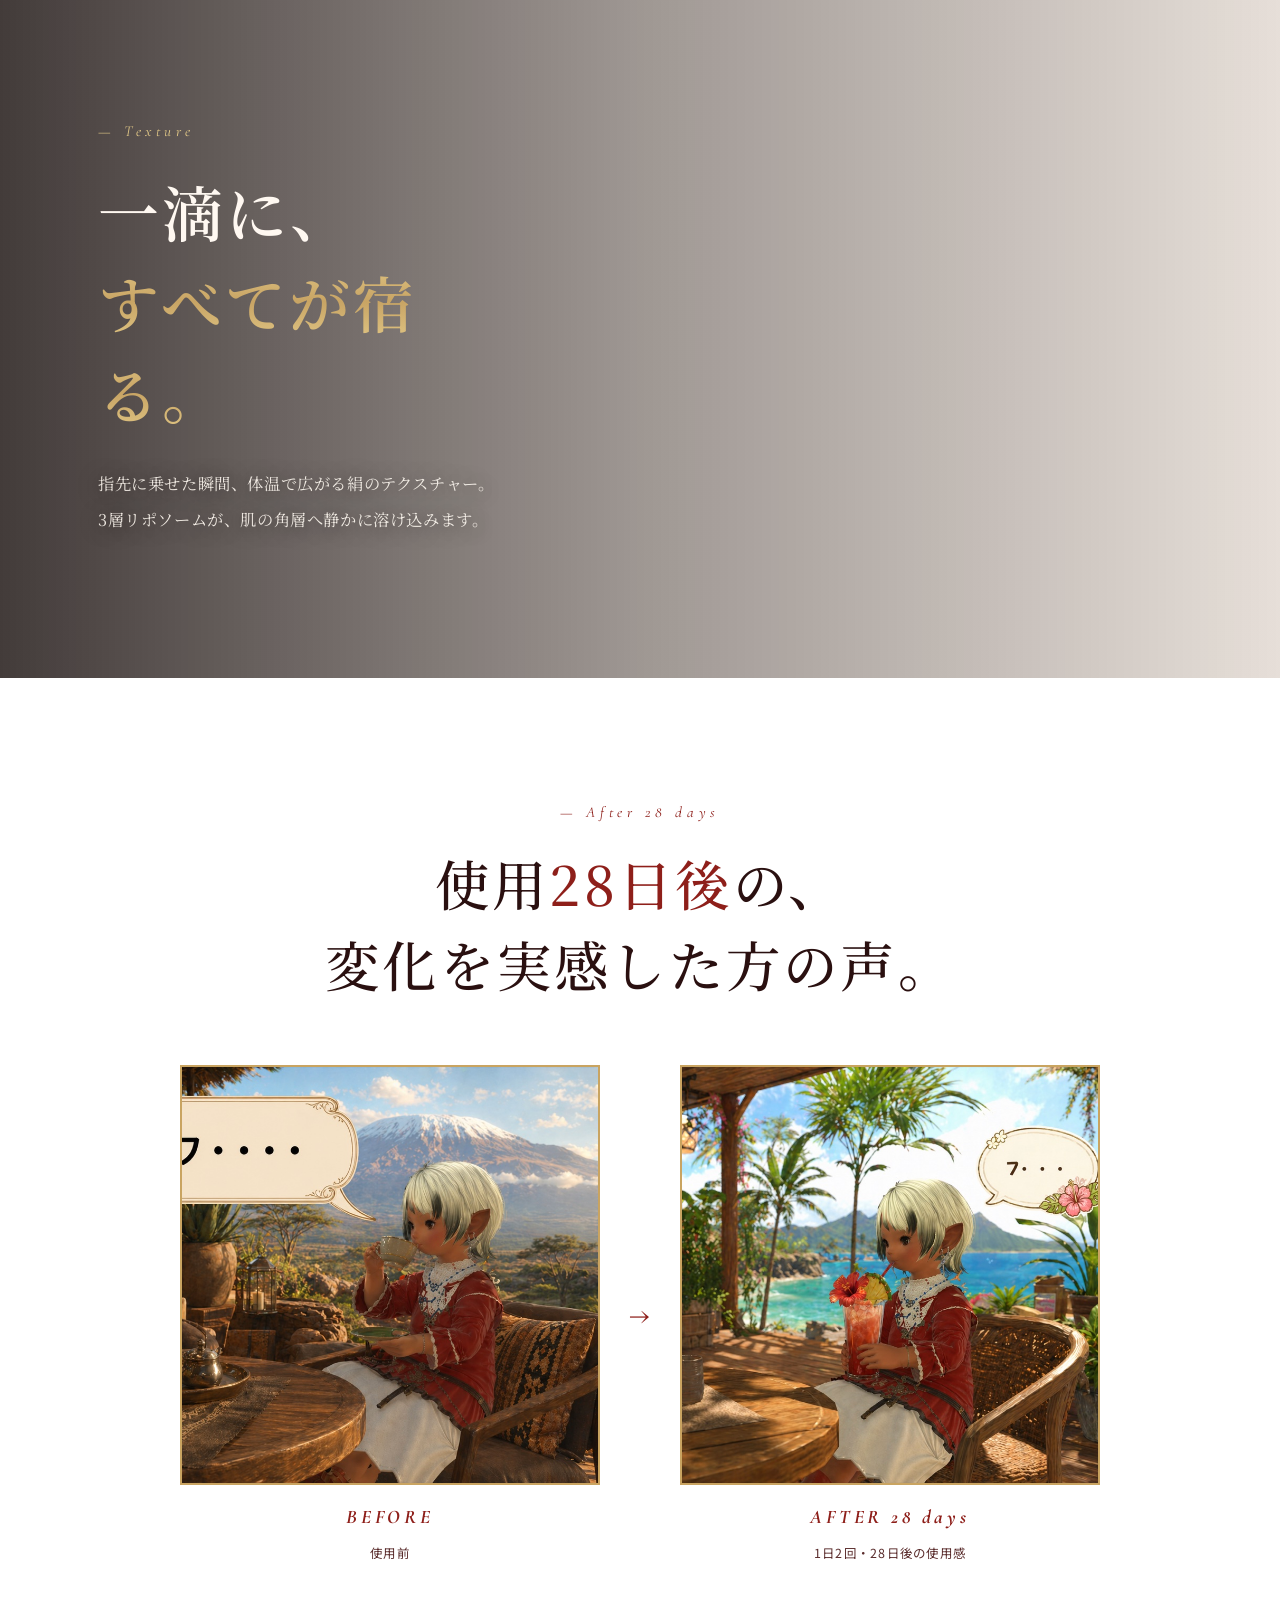
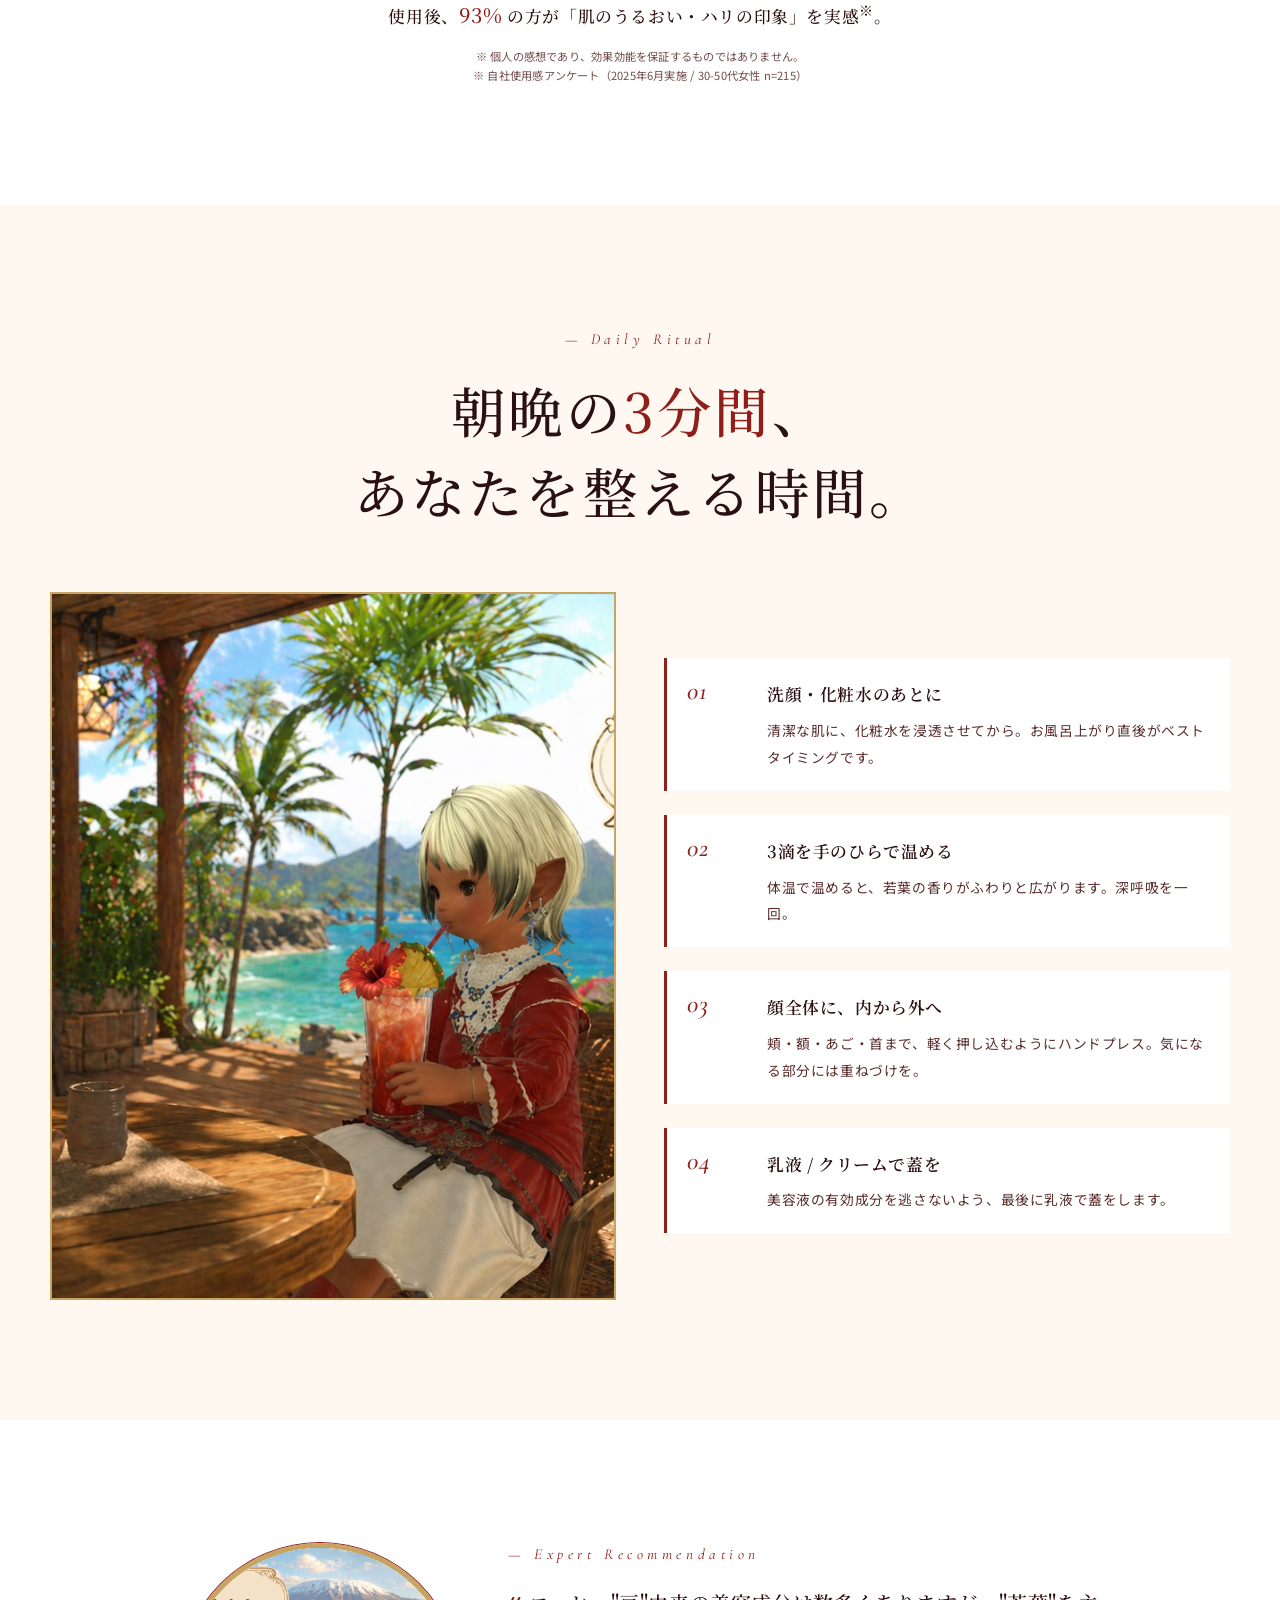
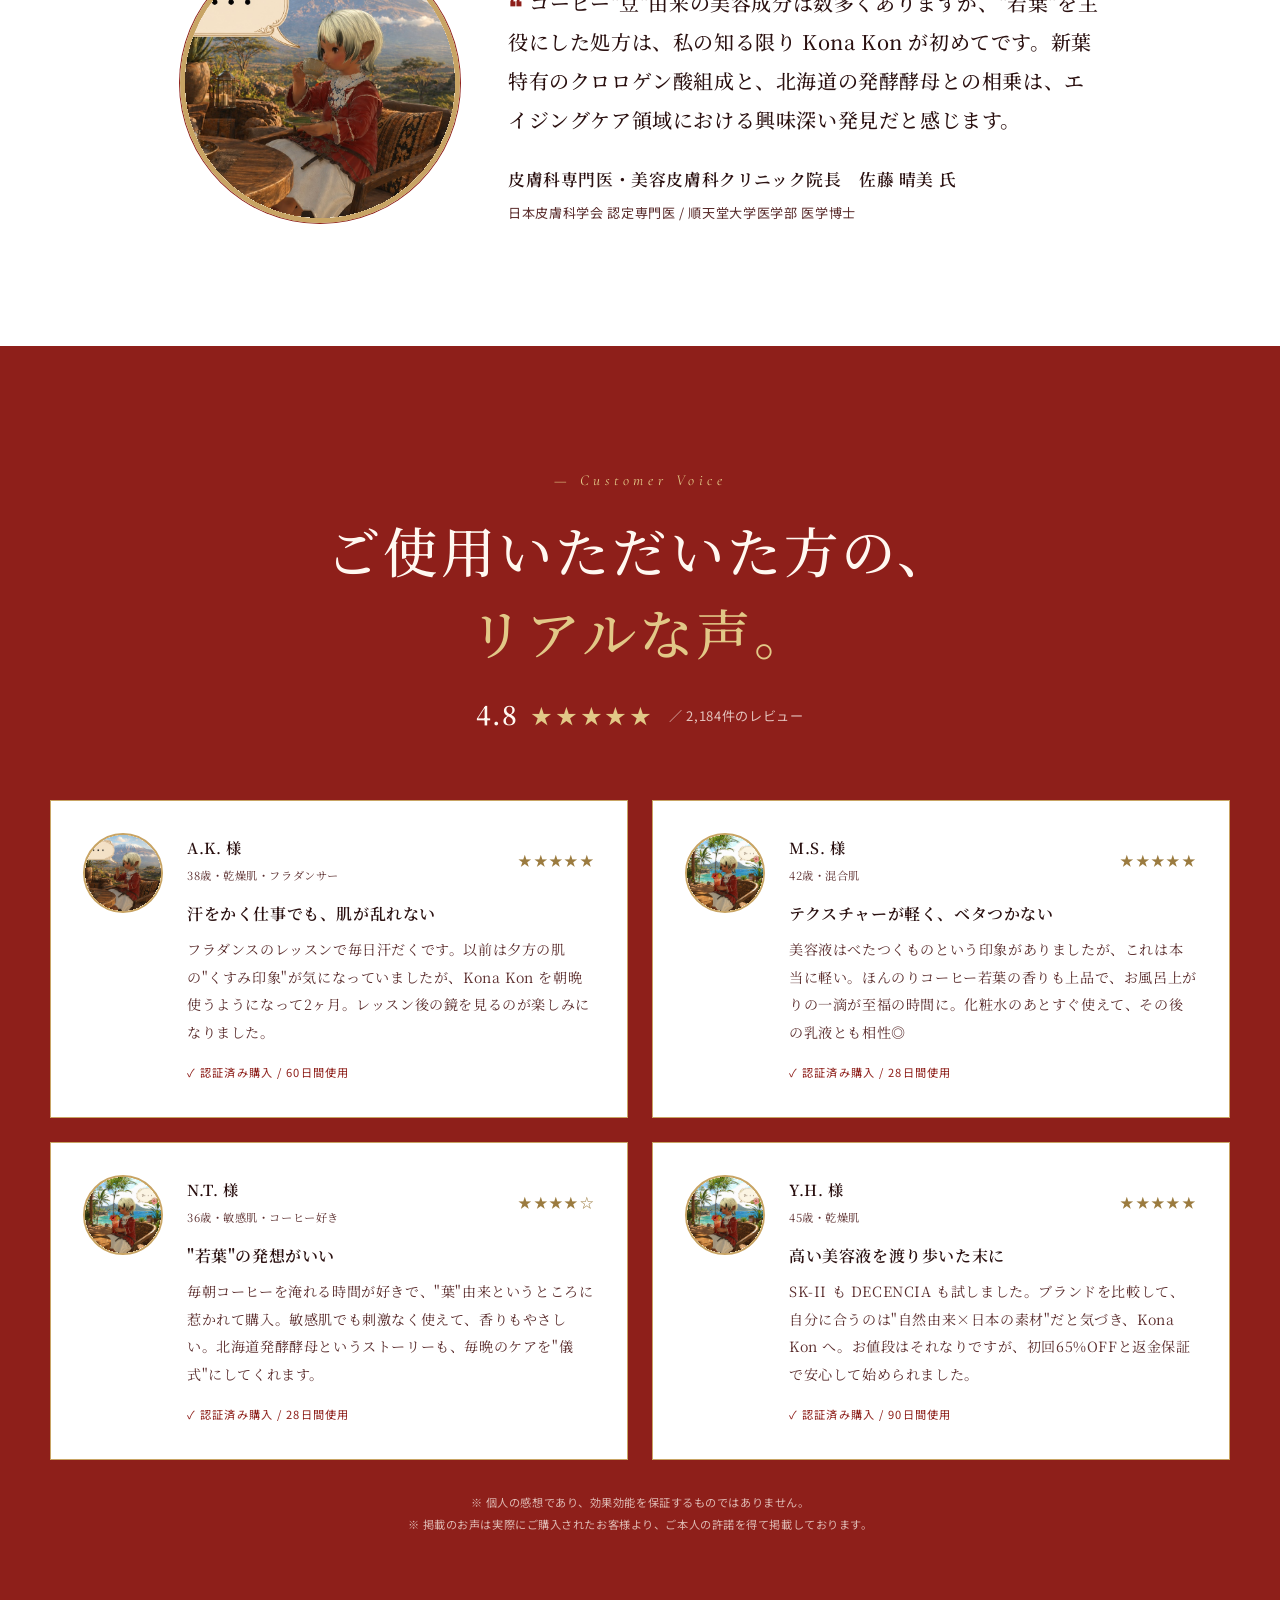
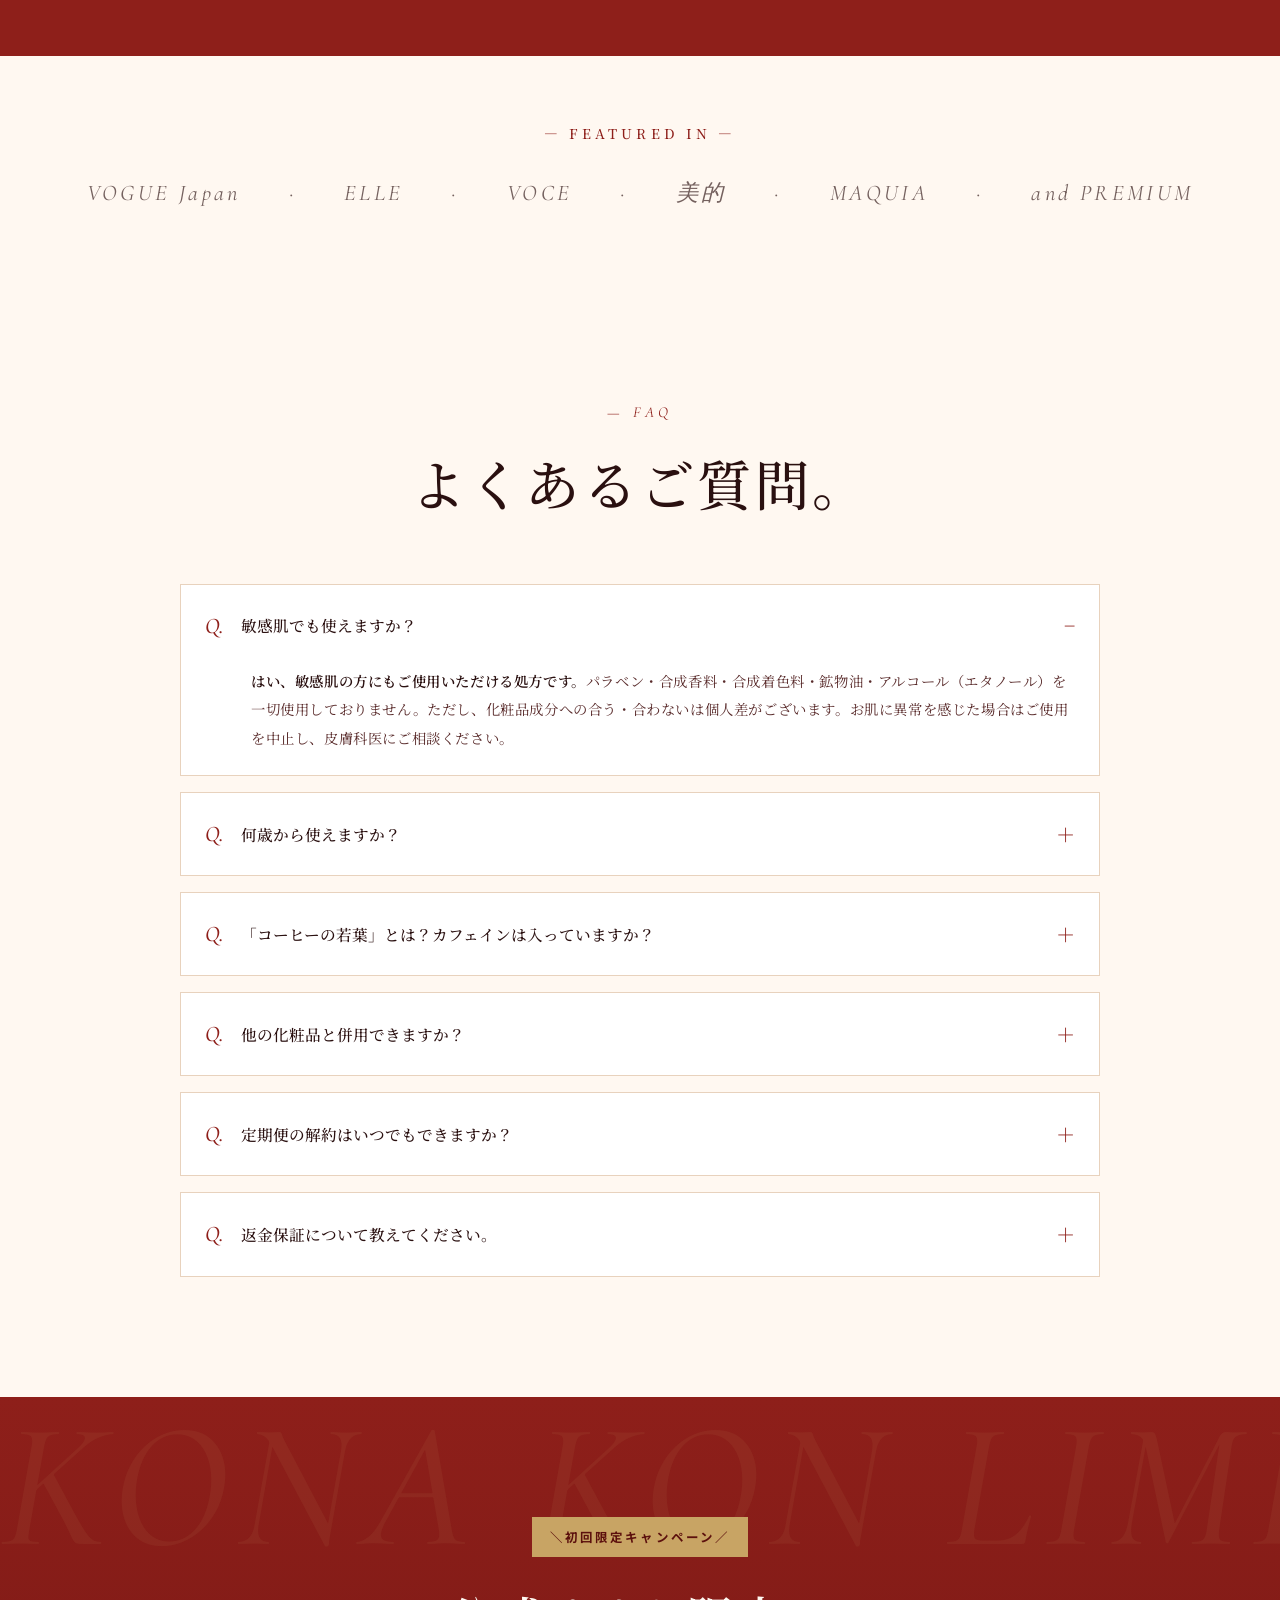
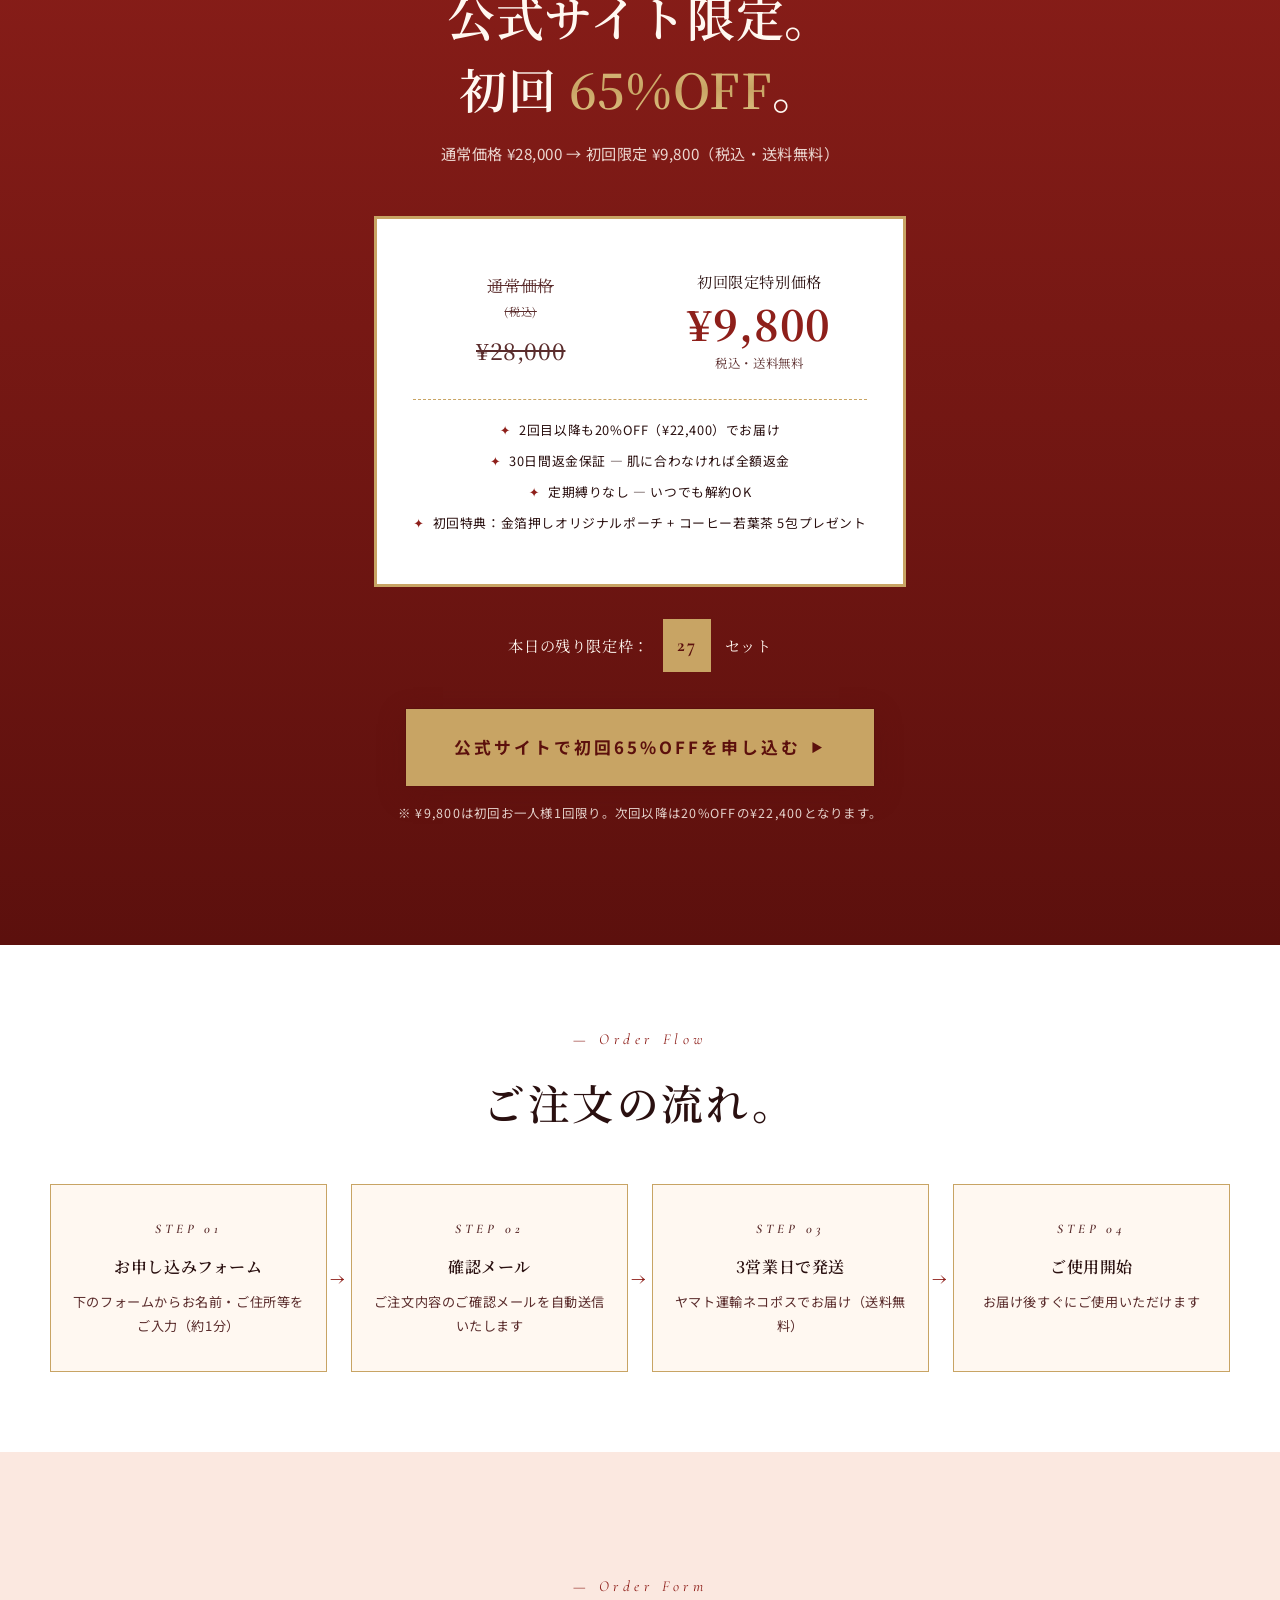
==== commit c4cbca20: "Integrate AI-generated assets — Origin / Ingredient / Texture / Ritual - 新セクション 'Origin' 追加（フルブリード w" ====
--- a/index.html
+++ b/index.html
@@ -167,6 +167,18 @@
   </div>
 </section>
 
+<!-- ORIGIN: full-bleed wakaba -->
+<section class="origin">
+  <div class="origin__bg" style="background-image:url('images/wakaba-hero.jpg')"></div>
+  <div class="origin__veil"></div>
+  <div class="origin__inner">
+    <p class="kicker kicker--center" style="color:var(--gold-l)">— Origin / 起源</p>
+    <h2 class="origin__title">朝霧の中、<br><em>若葉だけが知っている。</em></h2>
+    <p class="origin__lead">標高800メートル、夜明けの沖縄・東村。<br>朝霧と一滴の露が、若葉の細胞をいちばん活性化させる時刻。<br>その3時間だけを狙って、私たちは葉を摘みます。</p>
+    <p class="origin__sub">— 沖縄県 国頭郡 東村 / Kona Kon 自社農園</p>
+  </div>
+</section>
+
 <section class="reasons">
   <div class="reasons__head">
     <p class="kicker kicker--center kicker--red">— 3 Reasons</p>
@@ -201,7 +213,7 @@
   </div>
   <div class="ing__list">
     <article class="ing__row">
-      <figure class="ing__img"><img src="images/coffee-leaf.jpg" alt="コーヒーの若葉"></figure>
+      <figure class="ing__img"><img src="images/wakaba-mid.jpg" alt="コーヒーノキ若葉のドラマチックな朝霧"></figure>
       <div>
         <p class="ing__no">INGREDIENT 01</p>
         <h3 class="ing__name">コーヒーノキ若葉エキス</h3>
@@ -246,6 +258,17 @@
   <div class="cta-block">
     <a href="#offer" class="cta-big">この処方を、初回65%OFFで試す</a>
     <p class="sub">※ 30日間返金保証付き / 定期縛りなし</p>
+  </div>
+</section>
+
+<!-- TEXTURE: full-bleed gold drop -->
+<section class="texture">
+  <div class="texture__bg" style="background-image:url('images/texture-macro.jpg')"></div>
+  <div class="texture__veil"></div>
+  <div class="texture__inner">
+    <p class="kicker" style="color:var(--gold-l)">— Texture</p>
+    <h2 class="texture__title">一滴に、<br><em>すべてが宿る。</em></h2>
+    <p class="texture__lead">指先に乗せた瞬間、体温で広がる絹のテクスチャー。<br>3層リポソームが、肌の角層へ静かに溶け込みます。</p>
   </div>
 </section>
 
--- a/styles.css
+++ b/styles.css
@@ -152,13 +152,14 @@
   font-size:0.72rem;letter-spacing:0.25em;font-weight:500;margin-bottom:32px;width:fit-content;
 }
 .hero__chip span{color:var(--gold-l);font-weight:600}
-/* === Hero Catchphrase — Magazine Cover Style === */
-.hero__catch-wrap{position:relative;margin-bottom:36px;animation:hcFadeUp 1s .15s both}
+/* === Hero Catchphrase — Floating Magazine Cover === */
+.hero__catch-wrap{position:relative;margin-bottom:36px;perspective:1200px}
 .hero__eyebrow{
   display:flex;align-items:center;gap:14px;
   font-family:var(--serif-en);font-style:italic;font-weight:500;
   font-size:0.7rem;letter-spacing:0.45em;color:var(--gold-l);
-  margin-bottom:22px;text-transform:uppercase;
+  margin-bottom:28px;text-transform:uppercase;
+  animation:floatIn 1.4s 1.4s cubic-bezier(.22,1.2,.36,1) both;
 }
 .hero__eyebrow-line{flex:0 0 38px;height:1px;background:linear-gradient(90deg,transparent,var(--gold),transparent)}
 .hero__eyebrow-line:last-child{flex:1}
@@ -166,15 +167,33 @@
 .hero__catch{
   position:relative;font-family:var(--serif);font-weight:500;color:var(--bg);
   letter-spacing:0.04em;line-height:1;margin:0 0 18px;
-}
-.hero__catch .hc-row{display:flex;align-items:flex-end;gap:0.18em;margin-bottom:0.18em;line-height:1.05}
+  transform-style:preserve-3d;
+}
+.hero__catch .hc-row{
+  display:flex;align-items:flex-end;gap:0.18em;margin-bottom:0.18em;line-height:1.05;
+  transform-origin:left center;
+  animation:floatIn 1.4s cubic-bezier(.22,1.4,.36,1) both;
+  will-change:transform,opacity;
+}
+.hero__catch .hc-row--1{transform:rotate(-2.6deg);animation-delay:.35s}
+.hero__catch .hc-row--2{transform:rotate(.8deg) translateX(0.4em);animation-delay:.6s;padding-left:0.6em}
+.hero__catch .hc-row--3{
+  transform:rotate(-1.4deg);animation-delay:.9s;
+  margin-top:0.28em;border-left:2px solid var(--gold);padding-left:0.5em;
+}
+/* Continuous gentle float */
+.hero__catch .hc-row{position:relative}
+.hero__catch .hc-row--1{animation:floatIn 1.6s 1.8s cubic-bezier(.22,1.4,.36,1) both,bobA 6s 4s ease-in-out infinite}
+.hero__catch .hc-row--2{animation:floatIn 1.6s 2.2s cubic-bezier(.22,1.4,.36,1) both,bobB 7s 4.5s ease-in-out infinite}
+.hero__catch .hc-row--3{animation:floatIn 1.6s 2.7s cubic-bezier(.22,1.4,.36,1) both,bobC 5.5s 5s ease-in-out infinite}
+
 .hero__catch .hc-big{
   font-family:var(--serif);font-weight:700;
-  font-size:clamp(4.2rem,8.2vw,7rem);
+  font-size:clamp(4.2rem,8.6vw,7.4rem);
   letter-spacing:0.06em;line-height:0.95;
-  background:linear-gradient(180deg,var(--gold-l) 0%,var(--gold) 50%,var(--gold-d) 100%);
-  -webkit-background-clip:text;background-clip:text;-webkit-text-fill-color:transparent;
-  text-shadow:0 0 30px rgba(200,164,100,0.15);
+  background:linear-gradient(160deg,#FFF 0%,var(--gold-l) 30%,var(--gold) 55%,var(--gold-d) 100%);
+  -webkit-background-clip:text;background-clip:text;-webkit-text-fill-color:transparent;
+  filter:drop-shadow(0 6px 20px rgba(200,164,100,0.35)) drop-shadow(0 14px 40px rgba(0,0,0,0.4));
   display:inline-block;
 }
 .hero__catch .hc-mid{
@@ -182,15 +201,15 @@
   font-size:clamp(1.7rem,3.2vw,2.6rem);
   letter-spacing:0.08em;color:rgba(255,248,241,0.92);
   padding-bottom:0.45em;
-}
-.hero__catch .hc-row--2{padding-left:0.6em}
-.hero__catch .hc-row--3{margin-top:0.22em;border-left:2px solid var(--gold);padding-left:0.4em}
+  filter:drop-shadow(0 4px 12px rgba(0,0,0,0.45));
+}
 .hero__catch .hc-em{
   font-family:var(--serif);font-style:normal;font-weight:600;
-  font-size:clamp(2.6rem,5.2vw,4.4rem);
+  font-size:clamp(2.6rem,5.4vw,4.6rem);
   letter-spacing:0.05em;line-height:1.05;
-  background:linear-gradient(180deg,#FFF 0%,var(--gold-l) 40%,var(--gold) 60%,var(--gold-d) 100%);
-  -webkit-background-clip:text;background-clip:text;-webkit-text-fill-color:transparent;
+  background:linear-gradient(170deg,#FFF 0%,var(--gold-l) 40%,var(--gold) 60%,var(--gold-d) 100%);
+  -webkit-background-clip:text;background-clip:text;-webkit-text-fill-color:transparent;
+  filter:drop-shadow(0 8px 24px rgba(200,164,100,0.4)) drop-shadow(0 16px 48px rgba(0,0,0,0.5));
   display:inline-block;position:relative;
 }
 .hero__catch .hc-em::after{
@@ -204,15 +223,40 @@
   border:1px solid rgba(200,164,100,0.5);
   font-family:var(--serif-en);font-style:italic;font-size:0.68rem;
   letter-spacing:0.3em;color:rgba(255,248,241,0.7);text-transform:uppercase;
+  transform:rotate(-1deg);
+  animation:floatIn 1.2s 3.2s cubic-bezier(.22,1.2,.36,1) both;
 }
 .hero__seal b{color:var(--gold-l);font-weight:600;font-style:normal;letter-spacing:0.15em;font-size:0.95rem}
 
-@keyframes hcFadeUp{from{opacity:0;transform:translateY(24px)}to{opacity:1;transform:translateY(0)}}
+/* Animations */
+@keyframes floatIn{
+  from{opacity:0;transform:translateY(60px) rotate(var(--r,0deg)) scale(.88);filter:blur(8px)}
+  to{opacity:1;filter:blur(0)}
+}
+.hero__catch .hc-row--1{--r:-2.6deg}
+.hero__catch .hc-row--2{--r:.8deg}
+.hero__catch .hc-row--3{--r:-1.4deg}
+
+@keyframes bobA{
+  0%,100%{transform:rotate(-2.6deg) translateY(0)}
+  50%{transform:rotate(-2.2deg) translateY(-6px)}
+}
+@keyframes bobB{
+  0%,100%{transform:rotate(.8deg) translate(0.4em,0)}
+  50%{transform:rotate(1.2deg) translate(0.4em,-4px)}
+}
+@keyframes bobC{
+  0%,100%{transform:rotate(-1.4deg) translateY(0)}
+  50%{transform:rotate(-1deg) translateY(-5px)}
+}
 
 @media(max-width:1023px){
   .hero__catch .hc-big{font-size:clamp(3.6rem,12vw,5.4rem)}
   .hero__catch .hc-mid{font-size:clamp(1.4rem,4.5vw,2rem)}
   .hero__catch .hc-em{font-size:clamp(2.2rem,7vw,3.4rem)}
+}
+@media(prefers-reduced-motion:reduce){
+  .hero__catch .hc-row,.hero__eyebrow,.hero__seal{animation:none!important}
 }
 .hero__sub{position:relative;font-family:var(--serif);font-size:1.05rem;line-height:2.2;color:rgba(255,248,241,0.9);margin-bottom:40px;max-width:480px;font-weight:400}
 .hero__cta-row{position:relative;display:flex;align-items:center;gap:24px;margin-bottom:32px;flex-wrap:wrap}
@@ -237,8 +281,34 @@
   background:linear-gradient(180deg,transparent 50%,rgba(142,31,26,0.25));
   pointer-events:none;
 }
-.hero__visual--brand{background:#0E0606}
-.hero__visual--brand img{object-position:center;filter:saturate(1.05)}
+/* Cinematic Ken Burns motion on brand visual */
+.hero__visual--brand{background:#0E0606;position:relative;overflow:hidden}
+.hero__visual--brand img{
+  object-position:center;filter:saturate(1.05);
+  transform-origin:60% 50%;
+  animation:kenBurns 18s ease-in-out infinite alternate;
+  will-change:transform;
+}
+.hero__visual--brand::before{
+  content:'';position:absolute;inset:0;z-index:1;pointer-events:none;
+  background:radial-gradient(ellipse at center,transparent 30%,rgba(14,6,6,0.4) 100%);
+  animation:vignette 6s ease-out 0.3s both;
+}
+.hero__visual--brand::after{
+  content:'';position:absolute;inset:0;z-index:2;pointer-events:none;
+  background:linear-gradient(180deg,transparent 50%,rgba(142,31,26,0.18));
+  animation:videoFade 1.6s ease-out both;
+}
+@keyframes kenBurns{
+  0%{transform:scale(1.08) translate(-1.5%,1%)}
+  100%{transform:scale(1.18) translate(1.5%,-1%)}
+}
+@keyframes vignette{from{opacity:0}to{opacity:1}}
+@keyframes videoFade{from{opacity:1;background:rgba(14,6,6,0.95)}to{opacity:1}}
+
+/* Initial fade-in like video starting */
+.hero__visual--brand img{animation:kenBurns 18s ease-in-out infinite alternate,videoIntro 2s ease-out both}
+@keyframes videoIntro{from{opacity:0;filter:saturate(1.05) blur(20px)}to{opacity:1;filter:saturate(1.05) blur(0)}}
 .hero__product{
   position:absolute;bottom:48px;right:48px;width:280px;
   padding:24px;background:rgba(255,248,241,0.95);backdrop-filter:blur(8px);
@@ -405,6 +475,80 @@
 .ing__data span{font-family:var(--serif-en);font-style:italic;font-size:0.7rem;letter-spacing:0.2em;color:var(--red);display:block;margin-bottom:4px;font-weight:600}
 .ing__data b{font-family:var(--serif);font-size:1.1rem;font-weight:500;color:var(--coffee);letter-spacing:0.04em}
 
+/* === Origin (full-bleed wakaba) === */
+.origin{
+  position:relative;min-height:80vh;padding:140px 24px;
+  display:flex;align-items:center;justify-content:center;
+  overflow:hidden;color:var(--bg);text-align:center;
+}
+.origin__bg{
+  position:absolute;inset:0;background-size:cover;background-position:center;
+  background-attachment:fixed;
+  animation:kenBurns 22s ease-in-out infinite alternate;
+  will-change:transform;
+}
+.origin__veil{
+  position:absolute;inset:0;
+  background:linear-gradient(180deg,rgba(14,6,6,0.5) 0%,rgba(14,6,6,0.2) 50%,rgba(14,6,6,0.7) 100%);
+}
+.origin__inner{position:relative;z-index:2;max-width:760px}
+.origin__title{
+  font-family:var(--serif);font-weight:600;
+  font-size:clamp(2.2rem,4.5vw,3.6rem);line-height:1.55;letter-spacing:0.05em;
+  margin:18px 0 32px;text-shadow:0 4px 30px rgba(0,0,0,0.6);
+}
+.origin__title em{
+  font-style:normal;
+  background:linear-gradient(180deg,var(--gold-l) 0%,var(--gold) 50%,var(--gold-l) 100%);
+  -webkit-background-clip:text;background-clip:text;-webkit-text-fill-color:transparent;
+}
+.origin__lead{
+  font-family:var(--serif);font-size:1.05rem;line-height:2.3;
+  color:rgba(255,248,241,0.92);margin-bottom:32px;
+  text-shadow:0 2px 20px rgba(0,0,0,0.7);
+}
+.origin__sub{
+  font-family:var(--serif-en);font-style:italic;
+  font-size:0.78rem;letter-spacing:0.3em;color:var(--gold-l);
+}
+
+/* === Texture (full-bleed gold drop) === */
+.texture{
+  position:relative;min-height:70vh;padding:140px 24px;
+  display:flex;align-items:center;justify-content:flex-start;
+  overflow:hidden;color:var(--bg);
+}
+.texture__bg{
+  position:absolute;inset:0;background-size:cover;background-position:center;
+  background-attachment:fixed;
+  animation:kenBurns 24s ease-in-out infinite alternate;
+}
+.texture__veil{
+  position:absolute;inset:0;
+  background:linear-gradient(90deg,rgba(14,6,6,0.78) 0%,rgba(14,6,6,0.4) 50%,rgba(14,6,6,0.1) 100%);
+}
+.texture__inner{position:relative;z-index:2;max-width:520px;padding-left:6%}
+.texture__title{
+  font-family:var(--serif);font-weight:600;
+  font-size:clamp(2.4rem,5vw,3.8rem);line-height:1.5;letter-spacing:0.05em;
+  margin:18px 0 28px;
+}
+.texture__title em{
+  font-style:normal;
+  background:linear-gradient(180deg,var(--gold-l) 0%,var(--gold) 50%,var(--gold-l) 100%);
+  -webkit-background-clip:text;background-clip:text;-webkit-text-fill-color:transparent;
+}
+.texture__lead{
+  font-family:var(--serif);font-size:1.02rem;line-height:2.2;
+  color:rgba(255,248,241,0.9);text-shadow:0 2px 20px rgba(0,0,0,0.7);
+}
+
+@media(max-width:1023px){
+  .origin{min-height:60vh;padding:80px 24px}
+  .origin__bg,.texture__bg{background-attachment:scroll}
+  .texture__inner{padding-left:0;text-align:center;margin:0 auto}
+}
+
 /* === Before/After === */
 .ba{padding:120px 24px;background:var(--paper)}
 .ba__head{text-align:center;margin-bottom:60px}
@@ -424,7 +568,7 @@
 .ritual__head{text-align:center;margin-bottom:60px}
 .ritual__row{display:grid;grid-template-columns:1fr 1fr;gap:48px;align-items:center}
 .ritual__img{aspect-ratio:4/5;overflow:hidden;background:var(--bg-2);border:2px solid var(--gold)}
-.ritual__img img{width:100%;height:100%;object-fit:cover;object-position:70% center}
+.ritual__img img{width:100%;height:100%;object-fit:cover;object-position:center 30%}
 .ritual__steps{display:flex;flex-direction:column;gap:24px}
 .step{display:grid;grid-template-columns:60px 1fr;gap:20px;padding:20px;background:var(--paper);border-left:3px solid var(--red)}
 .step__no{font-family:var(--serif-en);font-style:italic;font-size:1.6rem;color:var(--red);font-weight:500;line-height:1}
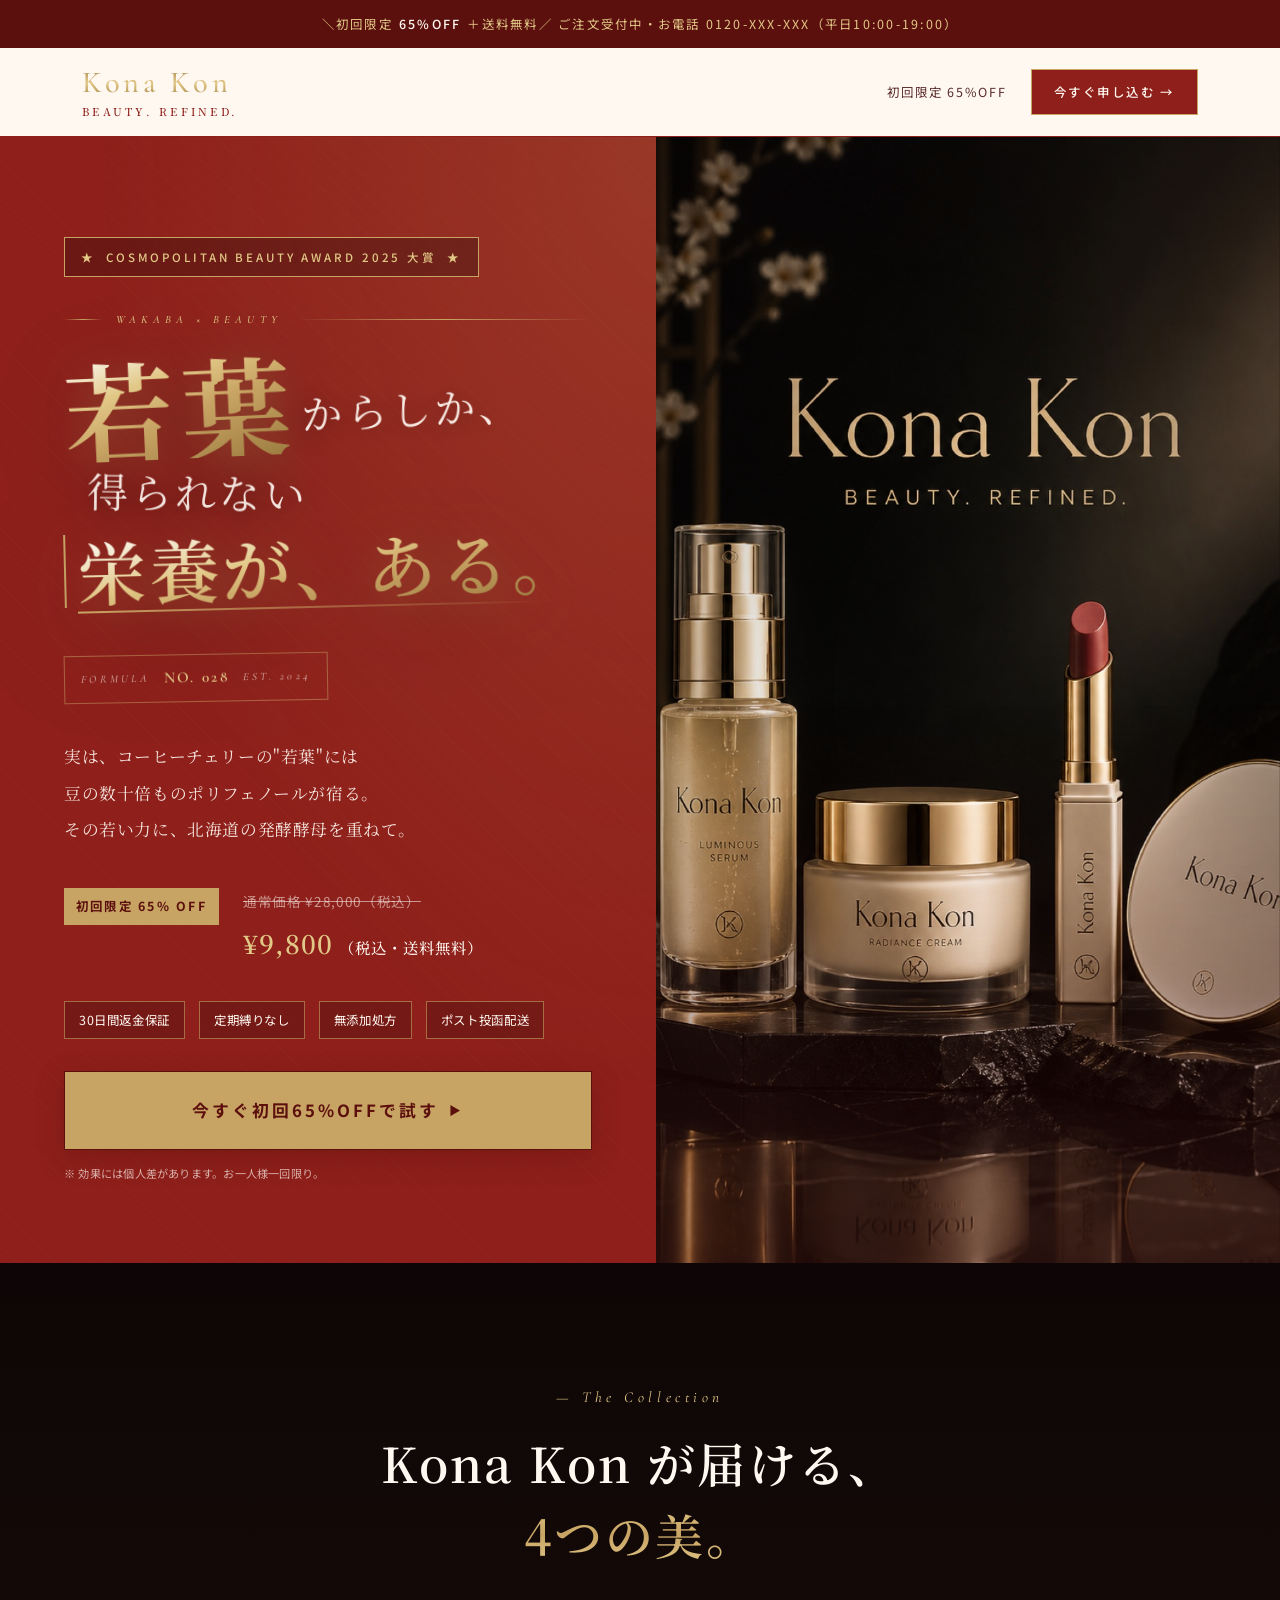
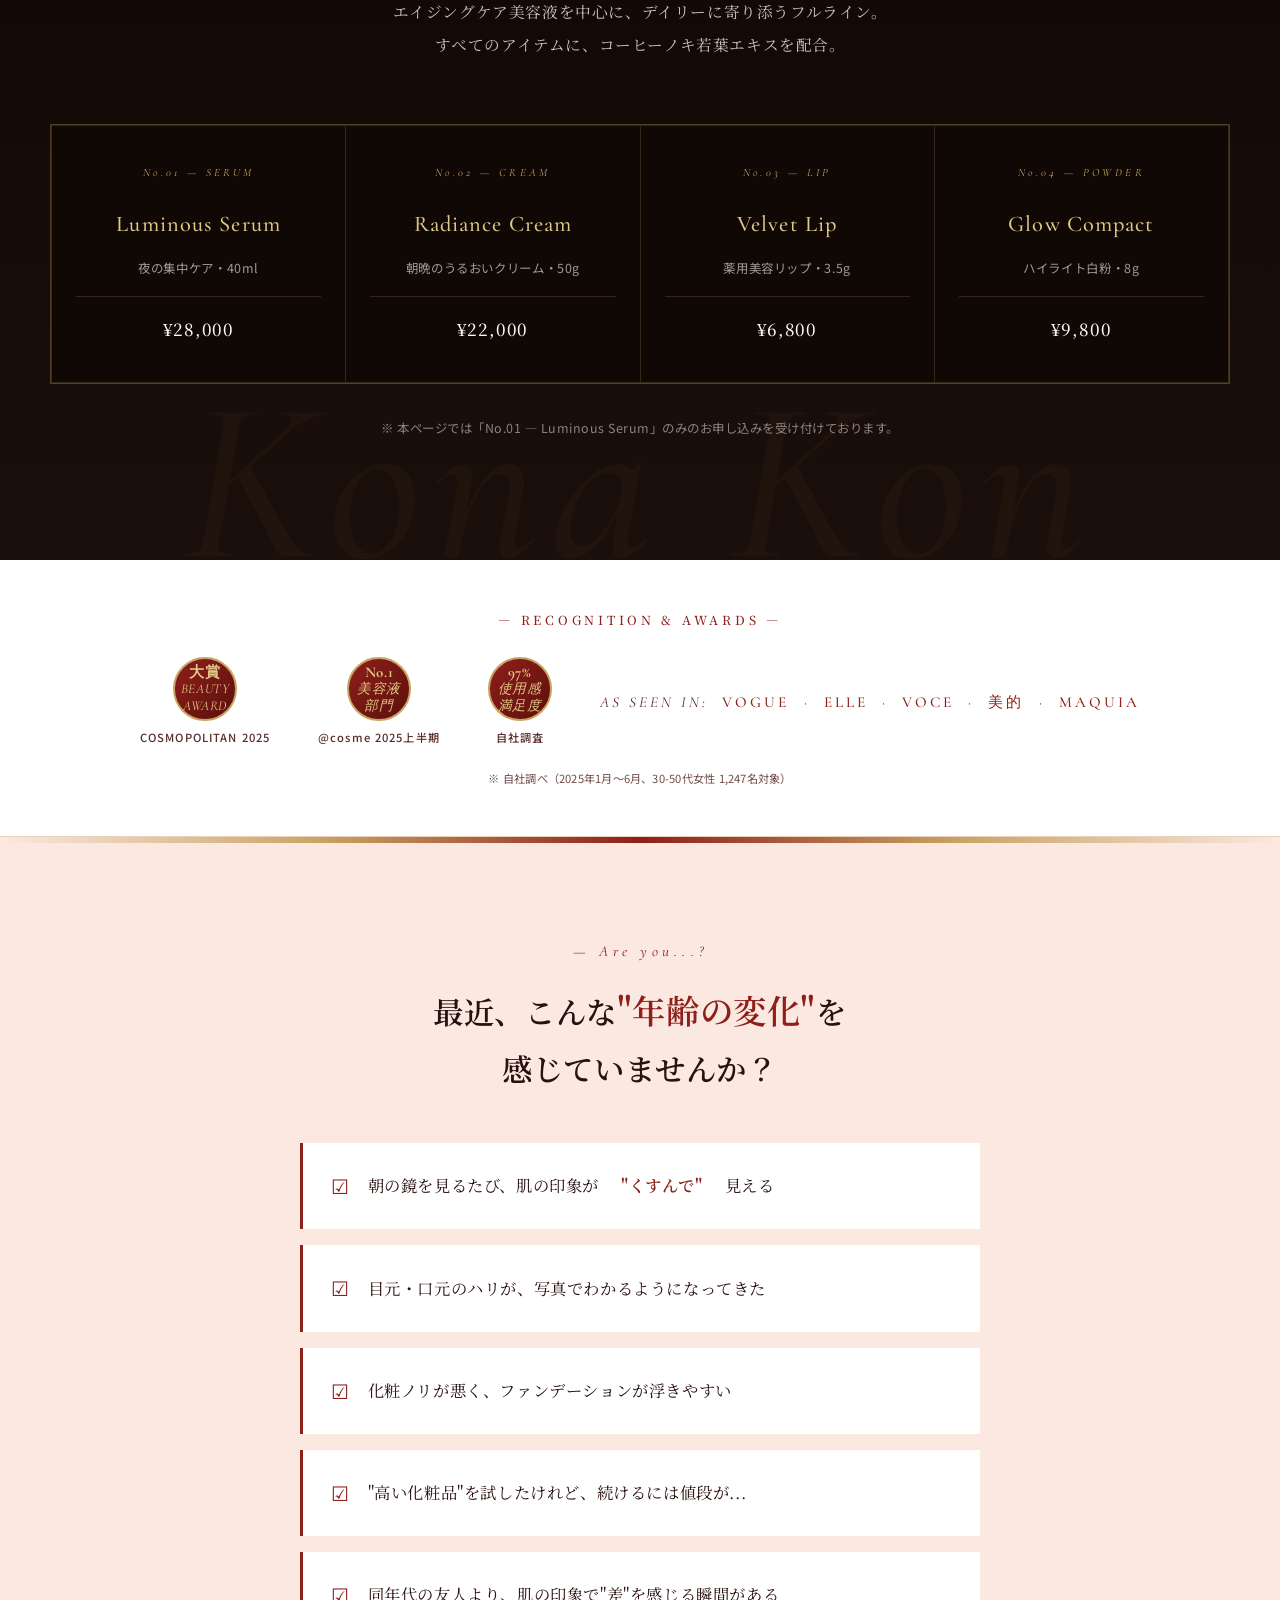
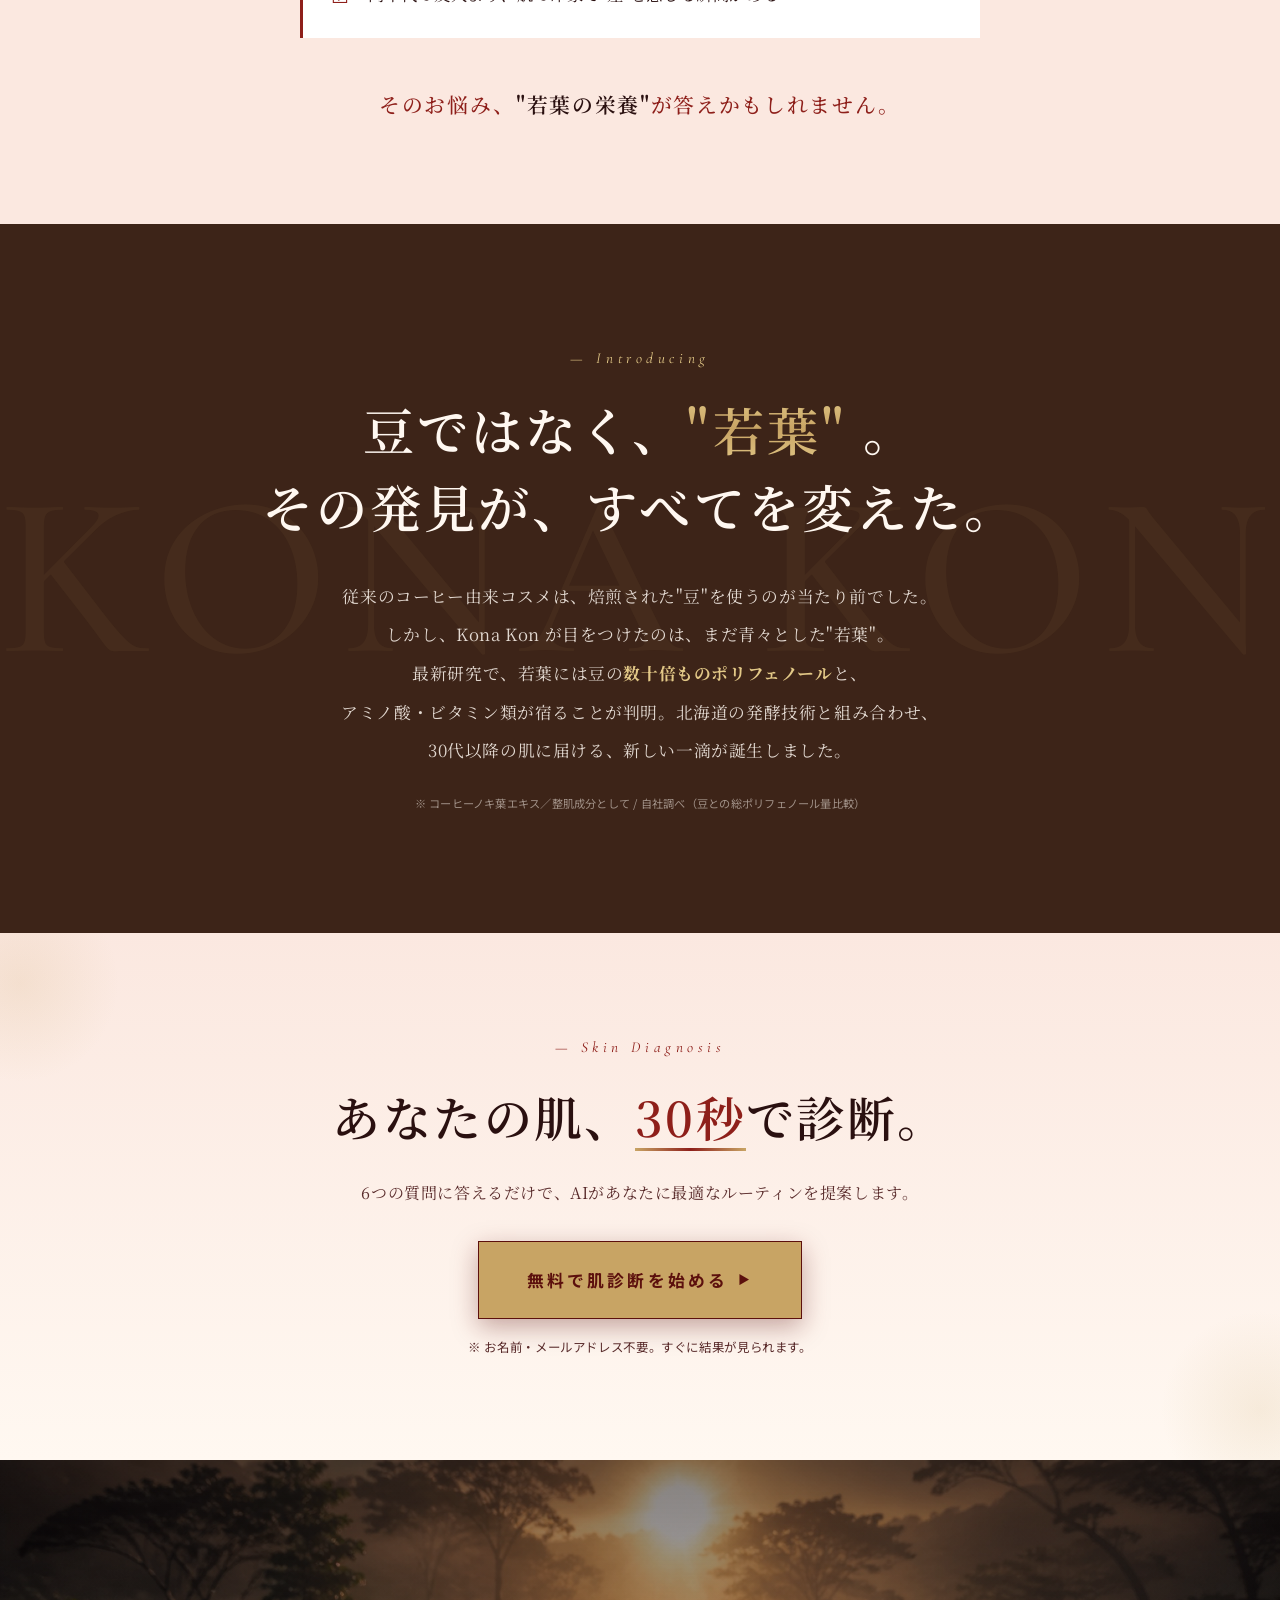
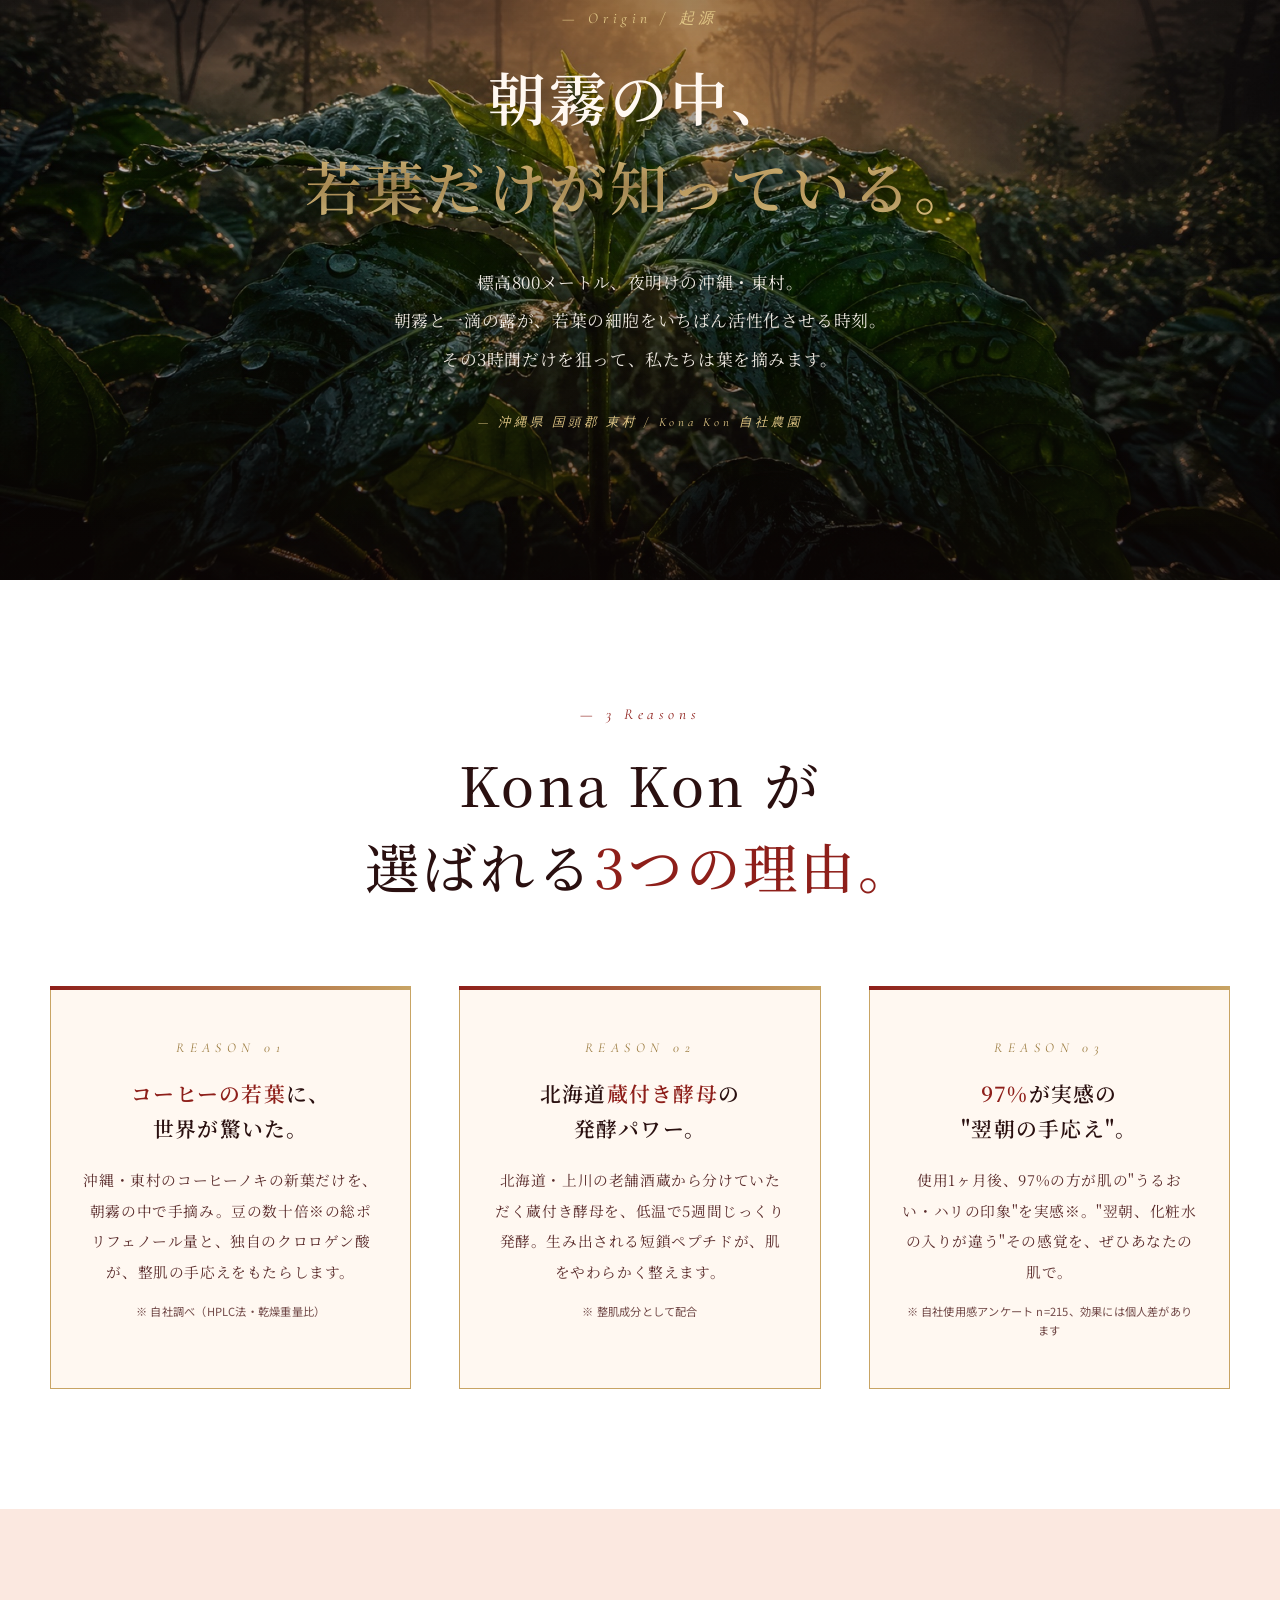
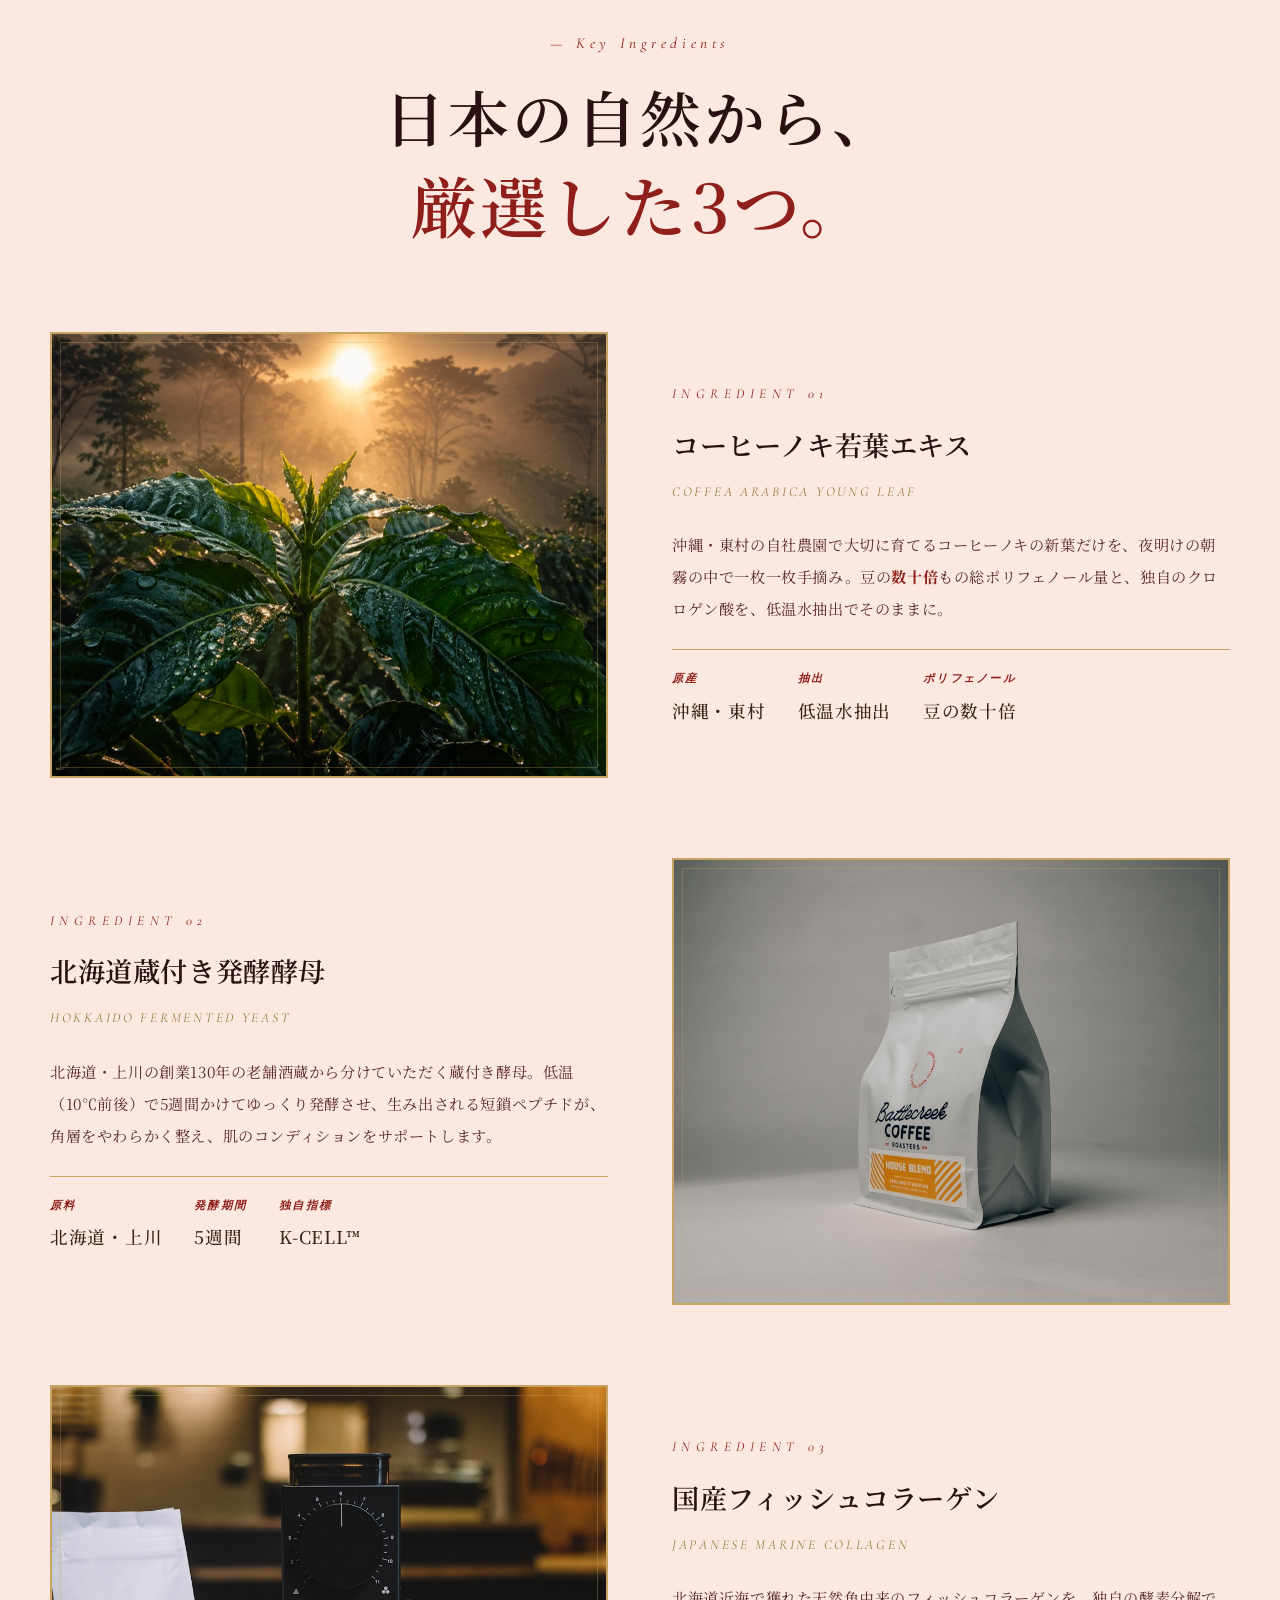
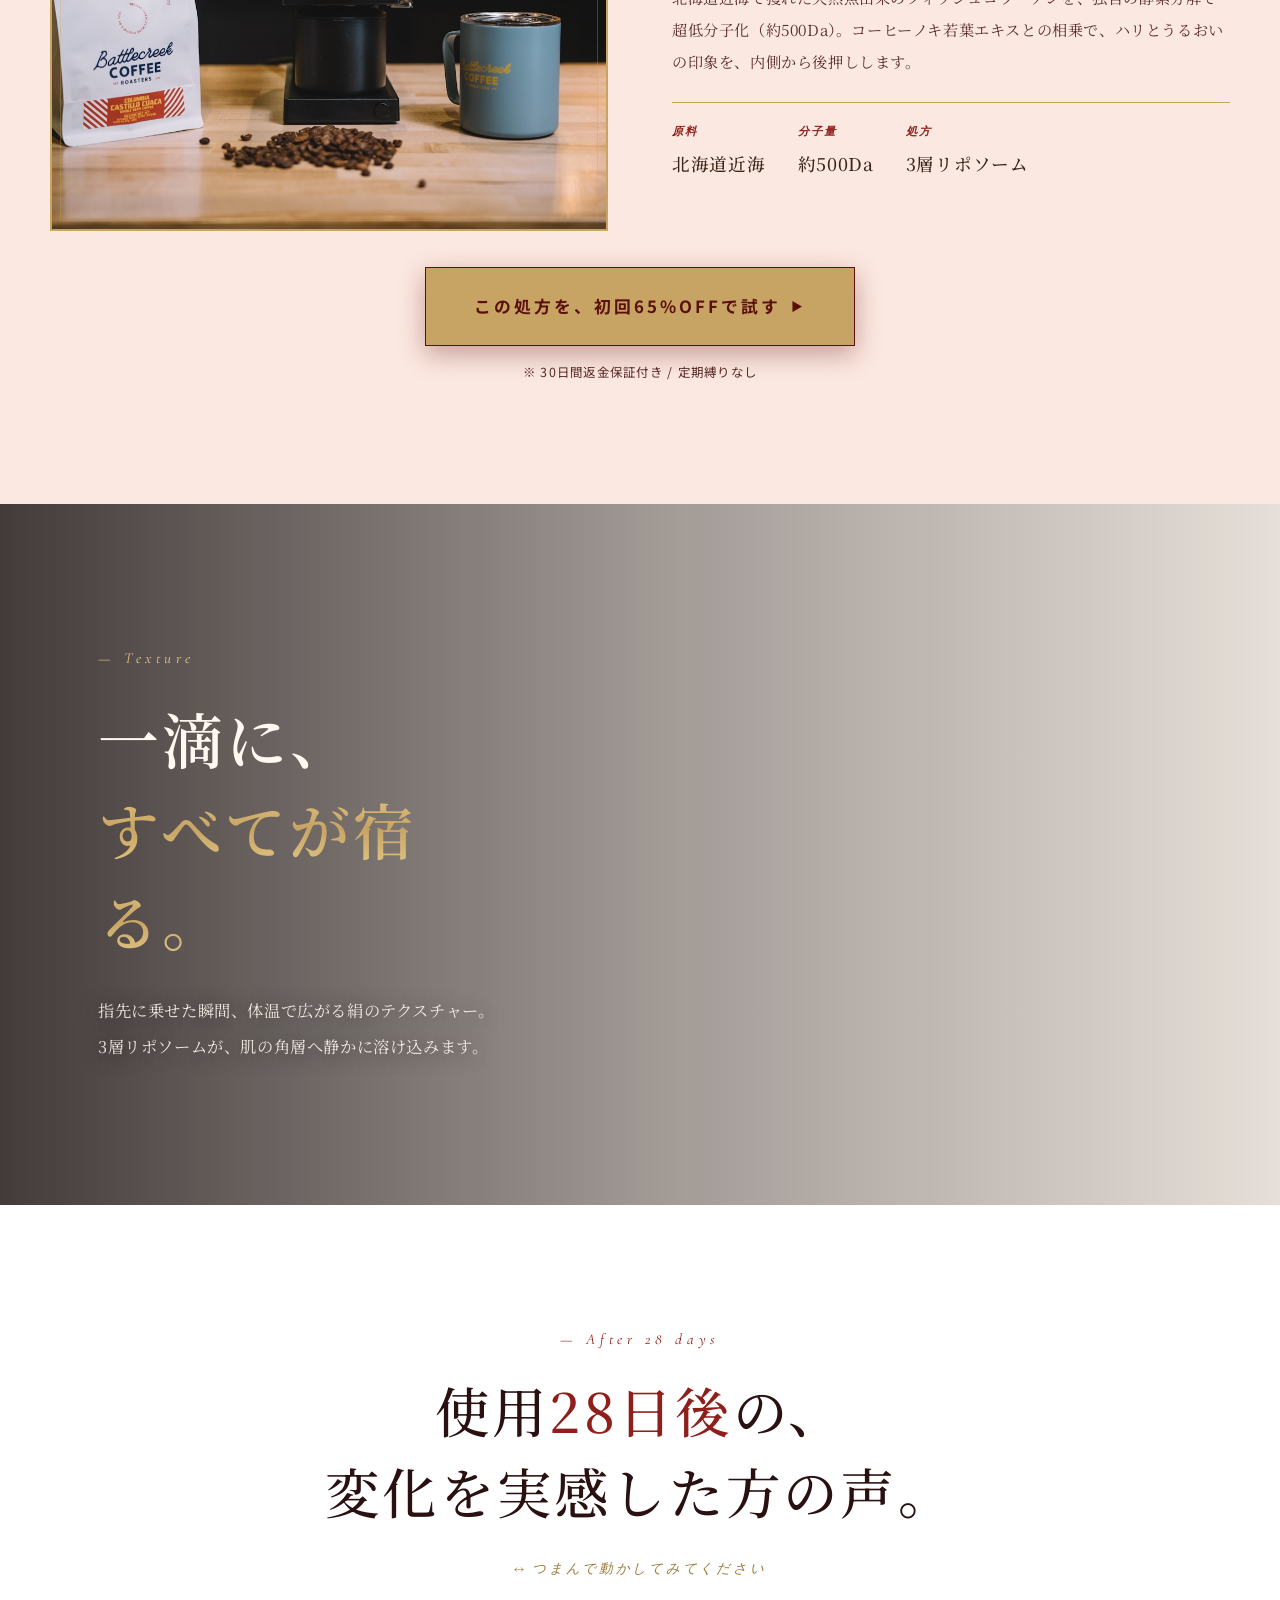
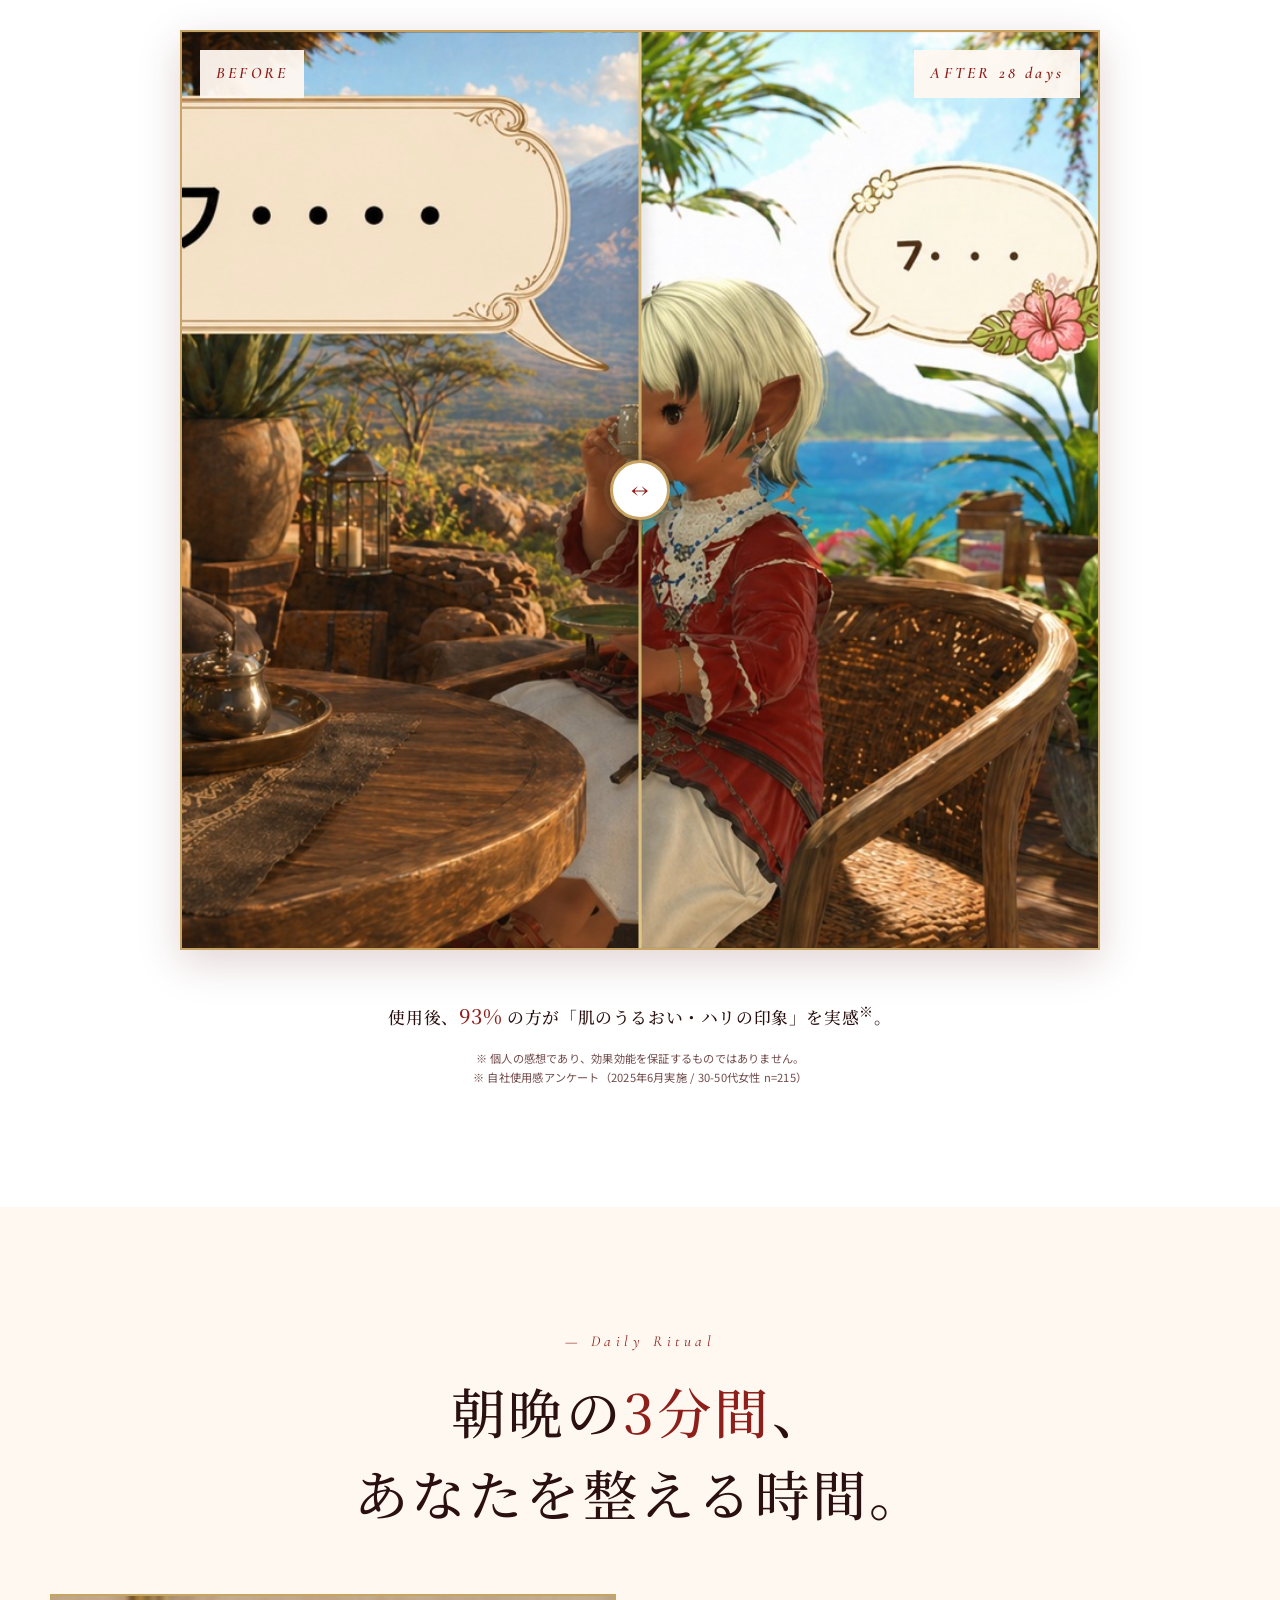
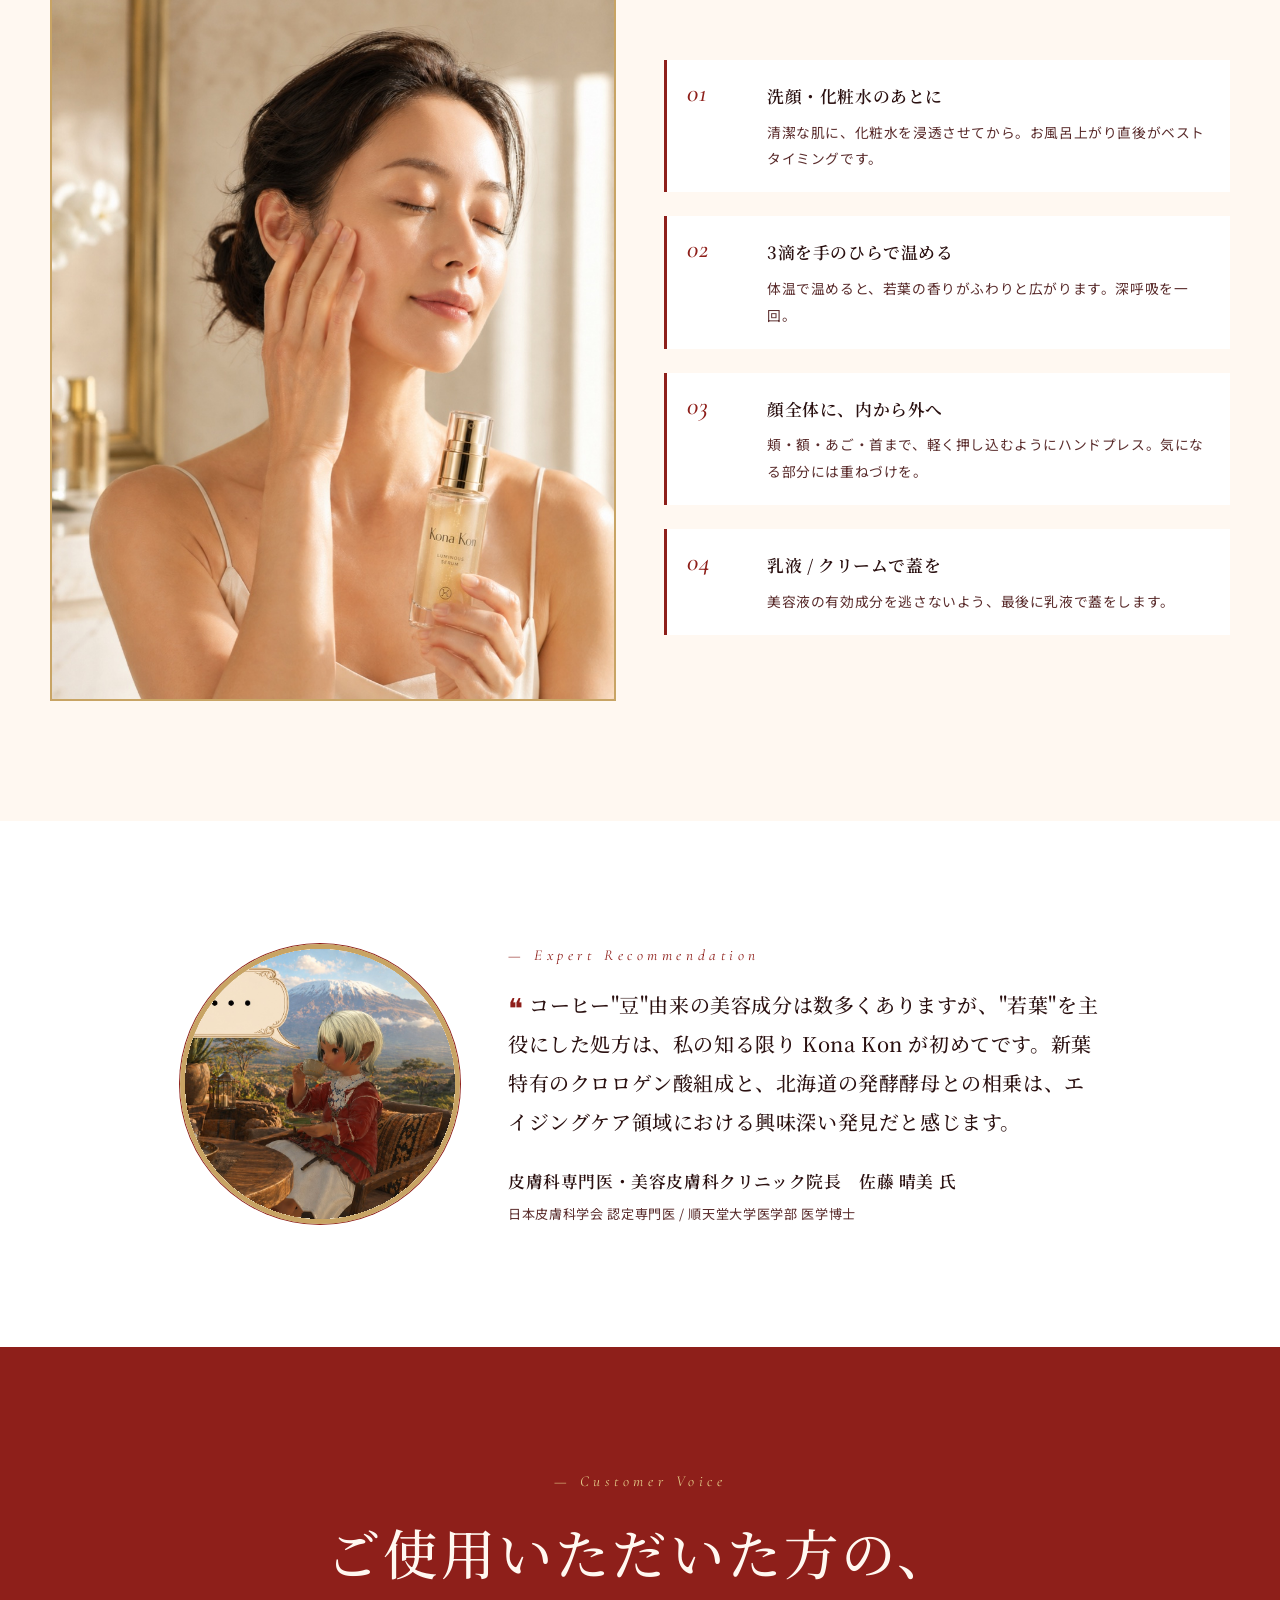
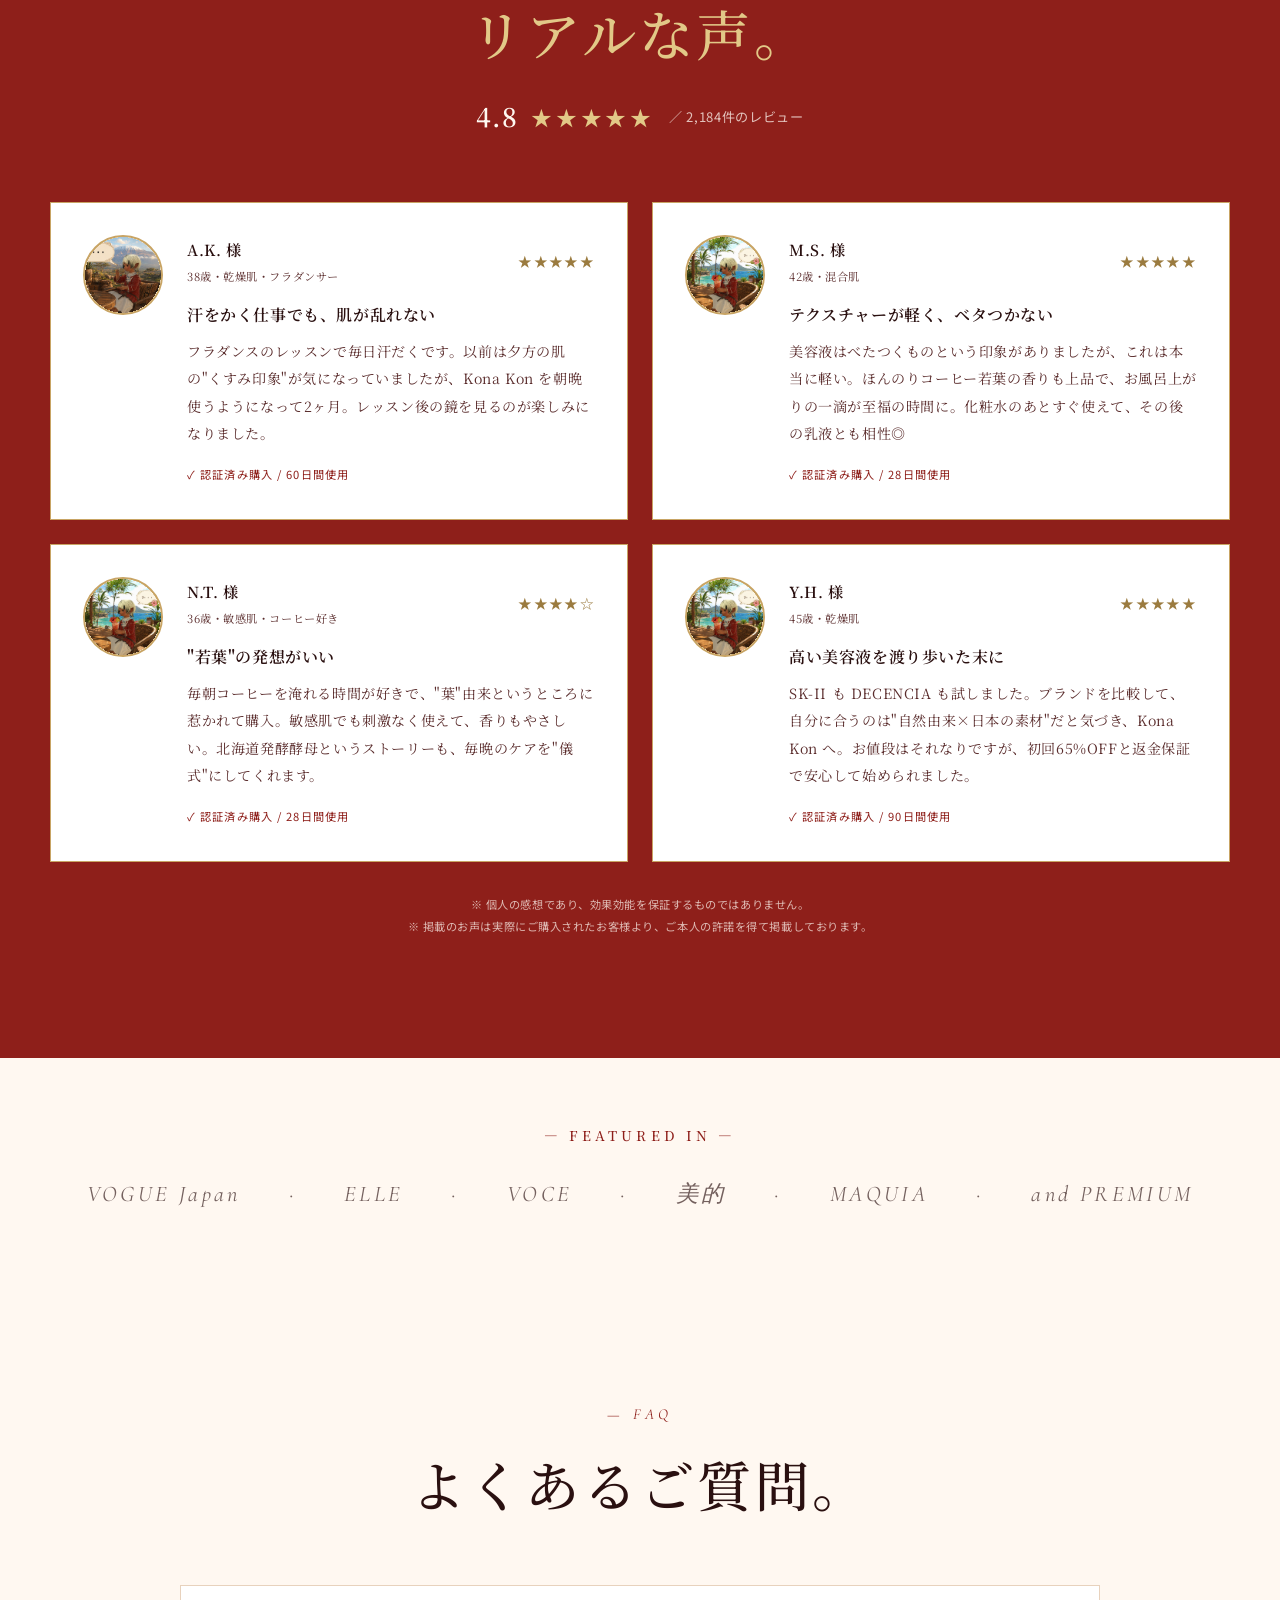
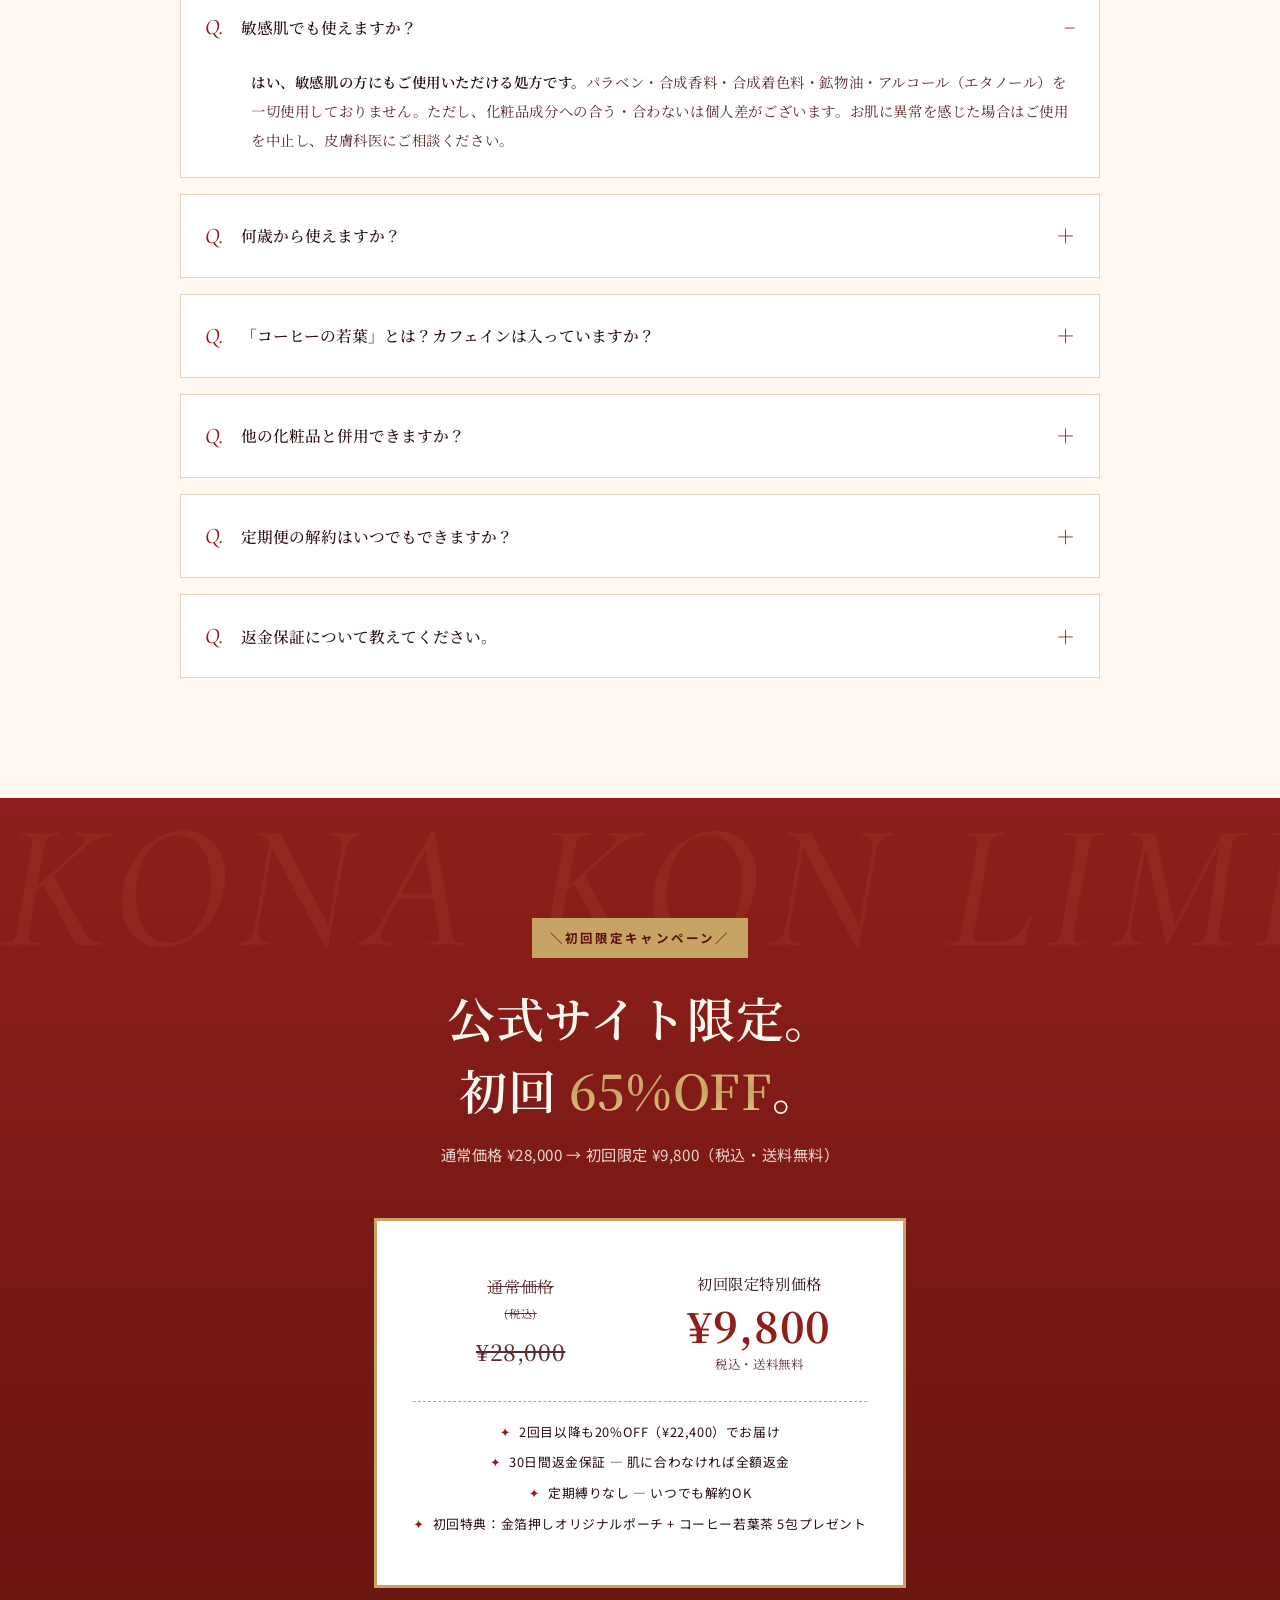
==== commit 74b49f22: "Add: Skin Diagnosis Quiz + Before/After Drag Slider ✨ TOP 3 portfolio features: 1. Skin Diagnosis Qu" ====
--- a/index.html
+++ b/index.html
@@ -167,6 +167,17 @@
   </div>
 </section>
 
+<!-- QUIZ CTA -->
+<section class="quiz-cta">
+  <div class="quiz-cta__inner">
+    <p class="kicker kicker--center kicker--red">— Skin Diagnosis</p>
+    <h2 class="quiz-cta__title">あなたの肌、<em>30秒</em>で診断。</h2>
+    <p class="quiz-cta__lead">6つの質問に答えるだけで、AIがあなたに最適なルーティンを提案します。</p>
+    <button class="cta-big quiz-trigger" type="button">無料で肌診断を始める</button>
+    <p class="quiz-cta__note">※ お名前・メールアドレス不要。すぐに結果が見られます。</p>
+  </div>
+</section>
+
 <!-- ORIGIN: full-bleed wakaba -->
 <section class="origin">
   <div class="origin__bg" style="background-image:url('images/wakaba-hero.jpg')"></div>
@@ -276,12 +287,27 @@
   <div class="ba__head">
     <p class="kicker kicker--center kicker--red">— After 28 days</p>
     <h2 class="h-display">使用<em>28日後</em>の、<br>変化を実感した方の声。</h2>
-  </div>
-  <div class="ba__row">
-    <div class="ba__col"><img src="images/customer-1.jpg" alt=""><strong>BEFORE</strong><span>使用前</span></div>
-    <div class="ba__arrow">→</div>
-    <div class="ba__col"><img src="images/customer-3.jpg" alt=""><strong>AFTER 28 days</strong><span>1日2回・28日後の使用感</span></div>
-  </div>
+    <p class="ba__instruction">↔ つまんで動かしてみてください</p>
+  </div>
+
+  <!-- Interactive Before/After Slider -->
+  <div class="ba-slider" id="baSlider">
+    <div class="ba-slider__inner">
+      <div class="ba-slider__after">
+        <img src="images/customer-3.jpg" alt="After" draggable="false">
+        <span class="ba-slider__label ba-slider__label--after">AFTER 28 days</span>
+      </div>
+      <div class="ba-slider__before">
+        <img src="images/customer-1.jpg" alt="Before" draggable="false">
+        <span class="ba-slider__label ba-slider__label--before">BEFORE</span>
+      </div>
+      <div class="ba-slider__handle">
+        <span class="ba-slider__handle-line"></span>
+        <span class="ba-slider__handle-knob">↔</span>
+      </div>
+    </div>
+  </div>
+
   <p class="ba__caption">
     使用後、<em>93%</em> の方が「肌のうるおい・ハリの印象」を実感<sup>※</sup>。
   </p>
@@ -527,6 +553,124 @@
   <button>今すぐ申し込む →</button>
 </div>
 
+<!-- ============== SKIN DIAGNOSIS QUIZ ============== -->
+<div class="quiz" id="quiz" aria-hidden="true">
+  <div class="quiz__backdrop"></div>
+  <div class="quiz__panel" role="dialog" aria-labelledby="quizTitle">
+    <button class="quiz__close" aria-label="閉じる" type="button">×</button>
+    <div class="quiz__progress"><span class="quiz__progress-bar" id="quizBar"></span></div>
+    <p class="quiz__counter" id="quizCounter">Question 1 / 6</p>
+
+    <!-- Q1 -->
+    <section class="quiz__step is-active" data-step="1">
+      <p class="quiz__num">Q.01</p>
+      <h3 class="quiz__q">あなたの年齢層を教えてください。</h3>
+      <div class="quiz__opts">
+        <button class="quiz__opt" data-q="age" data-v="20s">20代</button>
+        <button class="quiz__opt" data-q="age" data-v="30s">30代</button>
+        <button class="quiz__opt" data-q="age" data-v="40s">40代</button>
+        <button class="quiz__opt" data-q="age" data-v="50s">50代以上</button>
+      </div>
+    </section>
+
+    <!-- Q2 -->
+    <section class="quiz__step" data-step="2">
+      <p class="quiz__num">Q.02</p>
+      <h3 class="quiz__q">普段の肌質は、どのタイプですか？</h3>
+      <div class="quiz__opts">
+        <button class="quiz__opt" data-q="type" data-v="dry">乾燥肌</button>
+        <button class="quiz__opt" data-q="type" data-v="normal">普通肌</button>
+        <button class="quiz__opt" data-q="type" data-v="combo">混合肌</button>
+        <button class="quiz__opt" data-q="type" data-v="sensitive">敏感肌</button>
+      </div>
+    </section>
+
+    <!-- Q3 -->
+    <section class="quiz__step" data-step="3">
+      <p class="quiz__num">Q.03</p>
+      <h3 class="quiz__q">いま一番気になる肌の悩みは？</h3>
+      <div class="quiz__opts">
+        <button class="quiz__opt" data-q="concern" data-v="dull">くすみ印象</button>
+        <button class="quiz__opt" data-q="concern" data-v="firm">ハリのなさ</button>
+        <button class="quiz__opt" data-q="concern" data-v="texture">キメ・毛穴</button>
+        <button class="quiz__opt" data-q="concern" data-v="dryness">乾燥</button>
+      </div>
+    </section>
+
+    <!-- Q4 -->
+    <section class="quiz__step" data-step="4">
+      <p class="quiz__num">Q.04</p>
+      <h3 class="quiz__q">スキンケアにかける時間は？</h3>
+      <div class="quiz__opts">
+        <button class="quiz__opt" data-q="time" data-v="quick">朝3分以下、サクッと</button>
+        <button class="quiz__opt" data-q="time" data-v="standard">朝晩5分ずつ</button>
+        <button class="quiz__opt" data-q="time" data-v="long">夜は10分以上、丁寧に</button>
+        <button class="quiz__opt" data-q="time" data-v="ritual">儀式のように、毎日入念に</button>
+      </div>
+    </section>
+
+    <!-- Q5 -->
+    <section class="quiz__step" data-step="5">
+      <p class="quiz__num">Q.05</p>
+      <h3 class="quiz__q">美容液にかける月額予算は？</h3>
+      <div class="quiz__opts">
+        <button class="quiz__opt" data-q="budget" data-v="low">〜5,000円</button>
+        <button class="quiz__opt" data-q="budget" data-v="mid">5,000〜10,000円</button>
+        <button class="quiz__opt" data-q="budget" data-v="high">10,000〜20,000円</button>
+        <button class="quiz__opt" data-q="budget" data-v="premium">20,000円以上</button>
+      </div>
+    </section>
+
+    <!-- Q6 -->
+    <section class="quiz__step" data-step="6">
+      <p class="quiz__num">Q.06</p>
+      <h3 class="quiz__q">あなたのライフスタイルに近いのは？</h3>
+      <div class="quiz__opts">
+        <button class="quiz__opt" data-q="life" data-v="active">毎日アクティブ・運動派</button>
+        <button class="quiz__opt" data-q="life" data-v="busy">忙しい仕事人</button>
+        <button class="quiz__opt" data-q="life" data-v="indoor">インドア派・PCワーク中心</button>
+        <button class="quiz__opt" data-q="life" data-v="balanced">バランス型</button>
+      </div>
+    </section>
+
+    <!-- Loading screen -->
+    <section class="quiz__step quiz__loading" data-step="loading">
+      <div class="quiz__spinner"></div>
+      <p class="quiz__loading-text">AIが、あなたの肌を分析中…</p>
+      <p class="quiz__loading-sub" id="loadingSub">国産プラセンタ × 北海道発酵酵母 × コーヒー若葉エキスから最適配合を計算中</p>
+    </section>
+
+    <!-- Result -->
+    <section class="quiz__step quiz__result" data-step="result">
+      <p class="quiz__num quiz__num--result">— Your Diagnosis</p>
+      <h2 class="quiz__result-title">あなたの肌タイプ：<br><em id="resultType">—</em></h2>
+
+      <div class="quiz__result-card">
+        <div class="quiz__result-text">
+          <p class="quiz__result-label">AI診断レポート</p>
+          <p class="quiz__result-body" id="resultBody"></p>
+          <ul class="quiz__result-stats" id="resultStats"></ul>
+        </div>
+        <div class="quiz__result-product">
+          <img src="images/product-hero.jpg" alt="Kona Kon Luminous Serum">
+          <p class="quiz__rec-label">あなたへのおすすめ</p>
+          <h3>Kona Kon<br>Luminous Serum</h3>
+          <p class="quiz__rec-price">¥9,800<small>（初回65%OFF・税込）</small></p>
+          <button class="cta-big cta-big--red quiz__rec-cta" type="button">この処方を試す</button>
+        </div>
+      </div>
+
+      <div class="quiz__result-routine">
+        <h4>あなたへの推奨ルーティン</h4>
+        <div class="quiz__routine-grid" id="routineGrid"></div>
+      </div>
+
+      <button class="quiz__retry" type="button">もう一度診断する</button>
+    </section>
+
+  </div>
+</div>
+
 <!-- Custom Practice Modal (replaces alert) -->
 <div class="practice-modal" id="practiceModal" aria-hidden="true">
   <div class="practice-modal__backdrop"></div>
@@ -562,11 +706,240 @@
 document.addEventListener('keydown', e => { if(e.key==='Escape') hidePracticeMsg(); });
 
 document.querySelectorAll('.cta-big, .sticky-cta button, .hd__cta a').forEach(el => {
+  // Don't intercept quiz CTAs
+  if(el.classList.contains('quiz-trigger') || el.classList.contains('quiz__rec-cta')) return;
   el.addEventListener('click', e => {
     e.preventDefault();
     showPracticeMsg();
   });
 });
+
+/* ============== SKIN DIAGNOSIS QUIZ ============== */
+(function(){
+  const quiz = document.getElementById('quiz');
+  const trigger = document.querySelector('.quiz-trigger');
+  const close = quiz.querySelector('.quiz__close');
+  const backdrop = quiz.querySelector('.quiz__backdrop');
+  const bar = document.getElementById('quizBar');
+  const counter = document.getElementById('quizCounter');
+  const steps = quiz.querySelectorAll('.quiz__step');
+  const loadingSub = document.getElementById('loadingSub');
+  const retry = quiz.querySelector('.quiz__retry');
+
+  let answers = {};
+  let currentStep = 1;
+  const TOTAL_Q = 6;
+
+  // Result types based on combined answers
+  const RESULT_TYPES = {
+    'dull-firm': {
+      type: 'リペア・ラディアンス型',
+      en: 'Repair Radiance',
+      body: 'くすみ印象とハリ不足を同時に感じている方。年齢に応じたケアで「翌朝の手応え」を求めるタイプ。クロロゲン酸豊富なコーヒーノキ若葉エキスと、北海道発酵酵母の短鎖ペプチドの相乗が、あなたの肌に最適です。',
+      stats: [['ハリケア', 92],['透明感ケア', 88],['潤い', 78],['発酵成分相性', 95]],
+      routine: [
+        ['朝','化粧水 → Luminous Serum 2滴 → 乳液'],
+        ['夜','化粧水 → Luminous Serum 3滴（重ね付け）→ クリーム'],
+        ['週末','クリームパックで集中ケア']
+      ]
+    },
+    'dry-firm': {
+      type: 'インテンシブ・ハイドレーション型',
+      en: 'Intensive Hydration',
+      body: '乾燥とハリ不足が同時に進行しているタイプ。角層の水分保持力が落ちている可能性があります。フィッシュコラーゲン超低分子（500Da）を3層リポソームで届けるLuminous Serumが、内側からのうるおいをサポートします。',
+      stats: [['潤い', 96],['ハリケア', 89],['バリア機能', 82],['浸透性', 94]],
+      routine: [
+        ['朝','化粧水（重ねづけ）→ Luminous Serum 3滴 → 乳液 → クリーム'],
+        ['夜','美容オイル → Luminous Serum 3滴 → ナイトクリーム'],
+        ['毎日','内側からの水分摂取 1.5L以上を心がけて']
+      ]
+    },
+    'sensitive-dryness': {
+      type: 'ジェントル・リペア型',
+      en: 'Gentle Repair',
+      body: '敏感さと乾燥を抱えているタイプ。刺激の少ない処方が必要です。Luminous Serumは無香料・無着色・パラベン不使用・アルコールフリー設計。発酵酵母の短鎖ペプチドが、乱れがちな肌コンディションを整えます。',
+      stats: [['低刺激性', 98],['潤い', 91],['バリア機能', 88],['鎮静ケア', 90]],
+      routine: [
+        ['朝','低刺激化粧水 → Luminous Serum 2滴 → ミルクタイプ乳液'],
+        ['夜','クリームを薄く → Luminous Serum 2滴 → ナイトクリーム'],
+        ['注意','使用前は二の腕でパッチテストを推奨']
+      ]
+    },
+    'default': {
+      type: 'プレミアム・グロウ型',
+      en: 'Premium Glow',
+      body: 'バランスの取れた肌質の中で、より上質なケアを求めているタイプ。スペシャルティクラスの美容液で、肌の透明感とハリを同時に底上げできます。Kona Kon Luminous Serumは、3つの厳選国産成分でその期待に応えます。',
+      stats: [['透明感ケア', 90],['ハリケア', 87],['潤い', 85],['総合バランス', 92]],
+      routine: [
+        ['朝','化粧水 → Luminous Serum 2滴 → 乳液'],
+        ['夜','化粧水 → Luminous Serum 3滴 → クリーム'],
+        ['週末','コットンパックで深く浸透']
+      ]
+    }
+  };
+
+  function determineResult(){
+    const c = answers.concern, t = answers.type;
+    if(c==='dull' && (t==='dry'||t==='combo')) return RESULT_TYPES['dull-firm'];
+    if(c==='firm' && (t==='dry'||t==='normal')) return RESULT_TYPES['dull-firm'];
+    if(c==='dryness') return RESULT_TYPES['dry-firm'];
+    if(t==='sensitive') return RESULT_TYPES['sensitive-dryness'];
+    if(c==='firm' && t==='dry') return RESULT_TYPES['dry-firm'];
+    return RESULT_TYPES['default'];
+  }
+
+  function open(){
+    quiz.classList.add('is-show');
+    quiz.setAttribute('aria-hidden','false');
+    document.body.style.overflow='hidden';
+    reset();
+  }
+  function closeQuiz(){
+    quiz.classList.remove('is-show');
+    quiz.setAttribute('aria-hidden','true');
+    document.body.style.overflow='';
+  }
+  function reset(){
+    answers = {};
+    currentStep = 1;
+    showStep(1);
+  }
+  function showStep(n){
+    steps.forEach(s=>s.classList.remove('is-active'));
+    const target = quiz.querySelector(`.quiz__step[data-step="${n}"]`);
+    if(target) target.classList.add('is-active');
+    if(typeof n === 'number'){
+      counter.textContent = `Question ${n} / ${TOTAL_Q}`;
+      counter.style.opacity = 1;
+      bar.style.width = `${(n/TOTAL_Q)*100}%`;
+    } else {
+      counter.style.opacity = 0;
+      bar.style.width = '100%';
+    }
+  }
+  function selectOption(btn){
+    const q = btn.dataset.q, v = btn.dataset.v;
+    answers[q] = v;
+    btn.classList.add('is-selected');
+    setTimeout(()=>{
+      btn.classList.remove('is-selected');
+      if(currentStep < TOTAL_Q){
+        currentStep++;
+        showStep(currentStep);
+      } else {
+        showLoading();
+      }
+    }, 350);
+  }
+  function showLoading(){
+    showStep('loading');
+    const messages = [
+      '国産プラセンタ × 北海道発酵酵母 × コーヒー若葉エキスから最適配合を計算中',
+      '24,000件の使用感データから、あなたの肌に近いタイプを照合中',
+      '推奨ルーティンを生成しています'
+    ];
+    let i = 0;
+    const interval = setInterval(()=>{
+      i = (i+1) % messages.length;
+      loadingSub.textContent = messages[i];
+    }, 1100);
+    setTimeout(()=>{
+      clearInterval(interval);
+      showResult();
+    }, 3200);
+  }
+  function showResult(){
+    const r = determineResult();
+    document.getElementById('resultType').textContent = r.type;
+    document.getElementById('resultBody').textContent = r.body;
+    const statsHtml = r.stats.map(([label,val])=>`
+      <li><span class="quiz__stat-label">${label}</span>
+      <span class="quiz__stat-bar"><span style="width:${val}%"></span></span>
+      <span class="quiz__stat-num">${val}</span></li>`).join('');
+    document.getElementById('resultStats').innerHTML = statsHtml;
+    const routineHtml = r.routine.map(([when,desc])=>`
+      <div class="quiz__routine-item"><strong>${when}</strong><p>${desc}</p></div>`).join('');
+    document.getElementById('routineGrid').innerHTML = routineHtml;
+    showStep('result');
+  }
+
+  // Event listeners
+  trigger.addEventListener('click', open);
+  close.addEventListener('click', closeQuiz);
+  backdrop.addEventListener('click', closeQuiz);
+  retry.addEventListener('click', reset);
+  document.addEventListener('keydown', e => { if(e.key==='Escape' && quiz.classList.contains('is-show')) closeQuiz(); });
+  quiz.querySelectorAll('.quiz__opt').forEach(btn => {
+    btn.addEventListener('click', ()=> selectOption(btn));
+  });
+  // Recommendation CTA goes to offer
+  quiz.querySelector('.quiz__rec-cta').addEventListener('click', ()=>{
+    closeQuiz();
+    setTimeout(()=>{
+      const offer = document.getElementById('offer');
+      if(offer) offer.scrollIntoView({behavior:'smooth'});
+    }, 350);
+  });
+})();
+
+/* ============== BEFORE / AFTER SLIDER ============== */
+(function(){
+  const slider = document.getElementById('baSlider');
+  if(!slider) return;
+  const before = slider.querySelector('.ba-slider__before');
+  const handle = slider.querySelector('.ba-slider__handle');
+  let isDragging = false;
+
+  function setPosition(percent){
+    percent = Math.max(0, Math.min(100, percent));
+    before.style.clipPath = `inset(0 ${100-percent}% 0 0)`;
+    before.style.webkitClipPath = `inset(0 ${100-percent}% 0 0)`;
+    handle.style.left = `${percent}%`;
+  }
+
+  function getPercent(clientX){
+    const rect = slider.getBoundingClientRect();
+    return ((clientX - rect.left) / rect.width) * 100;
+  }
+
+  function onStart(e){
+    isDragging = true;
+    slider.classList.add('is-dragging');
+    e.preventDefault();
+  }
+  function onMove(e){
+    const clientX = e.touches ? e.touches[0].clientX : e.clientX;
+    if(isDragging){
+      setPosition(getPercent(clientX));
+    }
+  }
+  function onEnd(){
+    isDragging = false;
+    slider.classList.remove('is-dragging');
+  }
+  function onTap(e){
+    const clientX = e.touches ? e.touches[0].clientX : e.clientX;
+    setPosition(getPercent(clientX));
+  }
+
+  // Mouse
+  slider.addEventListener('mousedown', e => { onStart(e); onTap(e); });
+  document.addEventListener('mousemove', onMove);
+  document.addEventListener('mouseup', onEnd);
+  // Touch
+  slider.addEventListener('touchstart', e => { onStart(e); onTap(e); }, {passive:false});
+  document.addEventListener('touchmove', onMove, {passive:false});
+  document.addEventListener('touchend', onEnd);
+
+  // Auto-demo on first load
+  let demoStep = 0;
+  const demoInterval = setInterval(()=>{
+    if(demoStep > 4){clearInterval(demoInterval); setPosition(50); return;}
+    setPosition([50, 25, 75, 35, 50][demoStep]);
+    demoStep++;
+  }, 800);
+  setTimeout(()=> clearInterval(demoInterval), 5000);
+})();
 </script>
 
 </body>
--- a/styles.css
+++ b/styles.css
@@ -551,16 +551,79 @@
 
 /* === Before/After === */
 .ba{padding:120px 24px;background:var(--paper)}
-.ba__head{text-align:center;margin-bottom:60px}
-.ba__row{display:grid;grid-template-columns:1fr 80px 1fr;gap:0;align-items:center;max-width:var(--max-sm);margin:0 auto}
-.ba__col{text-align:center}
-.ba__col img{aspect-ratio:1/1;width:100%;object-fit:cover;object-position:70% center;margin-bottom:14px;border:2px solid var(--gold)}
-.ba__col strong{display:block;font-family:var(--serif-en);font-style:italic;font-size:1.2rem;letter-spacing:0.2em;color:var(--red)}
-.ba__col span{display:block;font-size:0.78rem;color:var(--ink-soft);letter-spacing:0.1em;margin-top:4px}
-.ba__arrow{font-family:var(--serif-en);font-size:2rem;color:var(--red);text-align:center}
-.ba__caption{text-align:center;margin-top:32px;font-family:var(--serif);font-size:1.05rem;color:var(--ink);font-weight:500;line-height:1.8}
+.ba__head{text-align:center;margin-bottom:48px}
+.ba__instruction{
+  margin-top:24px;font-family:var(--serif-en);font-style:italic;
+  font-size:0.85rem;letter-spacing:0.2em;color:var(--gold-d);
+  animation:bounceArrow 2s ease-in-out infinite;
+}
+@keyframes bounceArrow{0%,100%{opacity:0.5}50%{opacity:1}}
+
+/* Interactive Slider */
+.ba-slider{
+  max-width:var(--max-sm);margin:0 auto;
+  border:2px solid var(--gold);
+  box-shadow:0 12px 40px rgba(91,16,13,0.18);
+  cursor:ew-resize;user-select:none;
+  position:relative;
+}
+.ba-slider__inner{position:relative;aspect-ratio:1/1;overflow:hidden;background:#000}
+.ba-slider__after,.ba-slider__before{position:absolute;inset:0;width:100%;height:100%;overflow:hidden}
+.ba-slider__after img,.ba-slider__before img{
+  width:100%;height:100%;object-fit:cover;object-position:70% center;
+  pointer-events:none;
+}
+.ba-slider__before{
+  clip-path:inset(0 50% 0 0);
+  -webkit-clip-path:inset(0 50% 0 0);
+  transition:clip-path 0s;
+}
+.ba-slider__label{
+  position:absolute;top:18px;
+  font-family:var(--serif-en);font-style:italic;font-size:1rem;
+  letter-spacing:0.2em;font-weight:600;
+  background:rgba(255,248,241,0.95);color:var(--red);
+  padding:8px 16px;
+  pointer-events:none;
+}
+.ba-slider__label--before{left:18px}
+.ba-slider__label--after{right:18px}
+
+.ba-slider__handle{
+  position:absolute;top:0;bottom:0;left:50%;
+  transform:translateX(-50%);
+  pointer-events:none;
+  z-index:3;
+}
+.ba-slider__handle-line{
+  position:absolute;top:0;bottom:0;left:50%;width:3px;
+  transform:translateX(-50%);
+  background:linear-gradient(180deg,var(--gold-l),var(--gold),var(--gold-l));
+  box-shadow:0 0 16px rgba(0,0,0,0.5);
+}
+.ba-slider__handle-knob{
+  position:absolute;top:50%;left:50%;
+  transform:translate(-50%,-50%);
+  width:60px;height:60px;border-radius:50%;
+  background:var(--paper);border:3px solid var(--gold);
+  display:grid;place-items:center;
+  font-family:var(--serif-en);font-size:1.5rem;color:var(--red);font-weight:600;
+  box-shadow:0 4px 16px rgba(0,0,0,0.4),0 0 0 6px rgba(200,164,100,0.15);
+  animation:pulseKnob 2s ease-in-out infinite;
+}
+@keyframes pulseKnob{
+  0%,100%{box-shadow:0 4px 16px rgba(0,0,0,0.4),0 0 0 6px rgba(200,164,100,0.15)}
+  50%{box-shadow:0 4px 16px rgba(0,0,0,0.4),0 0 0 12px rgba(200,164,100,0.06)}
+}
+
+.ba__caption{text-align:center;margin-top:48px;font-family:var(--serif);font-size:1.05rem;color:var(--ink);font-weight:500;line-height:1.8}
 .ba__caption em{color:var(--red);font-style:normal;font-size:1.2em}
 .ba__legal{text-align:center;margin-top:14px}
+
+@media(max-width:700px){
+  .ba-slider__handle-knob{width:48px;height:48px;font-size:1.2rem}
+  .ba-slider__label{font-size:0.78rem;padding:6px 12px}
+}
 
 /* === Ritual === */
 .ritual{padding:120px 24px;background:var(--bg)}
@@ -709,6 +772,194 @@
 .legal-block ul{margin-left:1.2em}
 .legal-block li{list-style:disc;margin-bottom:6px}
 .legal-block .small{font-size:0.7rem;opacity:0.85;margin-top:14px;line-height:1.85}
+
+/* === Quiz CTA Section === */
+.quiz-cta{
+  padding:100px 24px;background:linear-gradient(180deg,var(--bg-2) 0%,var(--bg) 100%);
+  text-align:center;position:relative;overflow:hidden;
+}
+.quiz-cta::before,.quiz-cta::after{
+  content:'';position:absolute;width:200px;height:200px;border-radius:50%;
+  background:radial-gradient(circle,rgba(200,164,100,0.15),transparent 70%);
+  pointer-events:none;
+}
+.quiz-cta::before{top:-50px;left:-80px}
+.quiz-cta::after{bottom:-50px;right:-80px}
+.quiz-cta__inner{position:relative;max-width:680px;margin:0 auto}
+.quiz-cta__title{
+  font-family:var(--serif);font-weight:600;
+  font-size:clamp(2rem,4vw,3rem);line-height:1.5;letter-spacing:0.05em;
+  color:var(--ink);margin:18px 0 24px;
+}
+.quiz-cta__title em{
+  font-style:normal;color:var(--red);position:relative;
+}
+.quiz-cta__title em::after{
+  content:'';position:absolute;left:0;right:0;bottom:0;height:3px;
+  background:linear-gradient(90deg,var(--gold),var(--red),var(--gold));
+}
+.quiz-cta__lead{font-family:var(--serif);font-size:1rem;color:var(--ink-soft);margin-bottom:32px;line-height:2}
+.quiz-cta__note{margin-top:16px;font-size:0.78rem;color:var(--ink-soft);letter-spacing:0.05em}
+
+/* === Quiz Modal === */
+.quiz{
+  position:fixed;inset:0;z-index:1000;
+  display:none;align-items:center;justify-content:center;padding:0;
+}
+.quiz.is-show{display:flex;animation:pmFade .35s ease-out}
+.quiz__backdrop{
+  position:absolute;inset:0;
+  background:rgba(14,6,6,0.92);backdrop-filter:blur(10px);
+}
+.quiz__panel{
+  position:relative;background:linear-gradient(180deg,var(--bg) 0%,var(--bg-2) 100%);
+  width:100%;max-width:920px;max-height:96vh;
+  margin:2vh 16px;padding:48px 56px;
+  border:2px solid var(--gold);
+  box-shadow:0 24px 80px rgba(91,16,13,0.5),0 0 0 6px rgba(200,164,100,0.06);
+  overflow-y:auto;
+  animation:pmZoom .4s cubic-bezier(.22,1.2,.36,1);
+}
+.quiz__close{
+  position:absolute;top:14px;right:14px;
+  width:40px;height:40px;border-radius:50%;
+  background:transparent;color:var(--ink);font-size:1.4rem;line-height:1;
+  display:grid;place-items:center;cursor:pointer;transition:background .2s;
+}
+.quiz__close:hover{background:rgba(0,0,0,0.06)}
+.quiz__progress{
+  width:100%;height:3px;background:rgba(200,164,100,0.2);
+  margin-bottom:14px;overflow:hidden;
+}
+.quiz__progress-bar{
+  display:block;height:100%;width:16.66%;
+  background:linear-gradient(90deg,var(--gold),var(--red));
+  transition:width .5s cubic-bezier(.22,1.2,.36,1);
+}
+.quiz__counter{
+  font-family:var(--serif-en);font-style:italic;font-size:0.78rem;
+  letter-spacing:0.3em;color:var(--gold-d);margin-bottom:32px;transition:opacity .3s;
+}
+.quiz__step{display:none;animation:quizSlide .5s cubic-bezier(.22,1.2,.36,1)}
+.quiz__step.is-active{display:block}
+.quiz__num{
+  font-family:var(--serif-en);font-style:italic;font-size:0.95rem;
+  letter-spacing:0.3em;color:var(--red);margin-bottom:14px;
+}
+.quiz__num--result{color:var(--gold-d)}
+.quiz__q{
+  font-family:var(--serif);font-weight:600;color:var(--ink);
+  font-size:clamp(1.5rem,2.6vw,2.2rem);line-height:1.6;letter-spacing:0.04em;
+  margin-bottom:36px;
+}
+.quiz__opts{display:grid;grid-template-columns:1fr 1fr;gap:14px}
+.quiz__opt{
+  font-family:var(--serif);font-size:1.05rem;color:var(--ink);font-weight:500;
+  padding:24px 28px;background:var(--paper);border:1px solid var(--line);
+  cursor:pointer;text-align:left;transition:all .2s;
+  letter-spacing:0.03em;
+  position:relative;overflow:hidden;
+}
+.quiz__opt:hover{border-color:var(--red);background:var(--paper);color:var(--red);transform:translateY(-2px);box-shadow:0 8px 20px rgba(91,16,13,0.1)}
+.quiz__opt.is-selected{background:var(--red);color:var(--bg);border-color:var(--red);transform:scale(0.98)}
+
+/* Loading */
+.quiz__loading{text-align:center;padding:48px 0}
+.quiz__spinner{
+  width:64px;height:64px;border-radius:50%;
+  border:3px solid rgba(200,164,100,0.2);border-top-color:var(--gold);
+  margin:0 auto 32px;animation:spin 1s linear infinite;
+}
+@keyframes spin{to{transform:rotate(360deg)}}
+.quiz__loading-text{
+  font-family:var(--serif);font-size:1.4rem;color:var(--ink);
+  font-weight:500;margin-bottom:14px;letter-spacing:0.04em;
+}
+.quiz__loading-sub{
+  font-size:0.85rem;color:var(--ink-soft);letter-spacing:0.05em;
+  animation:fadeText .9s ease-in-out;
+}
+@keyframes fadeText{from{opacity:0.3}to{opacity:1}}
+
+/* Result */
+.quiz__result-title{
+  font-family:var(--serif);font-weight:600;color:var(--ink);
+  font-size:clamp(1.6rem,2.8vw,2.4rem);line-height:1.5;
+  letter-spacing:0.04em;margin-bottom:36px;
+}
+.quiz__result-title em{
+  font-style:normal;
+  background:linear-gradient(180deg,var(--red) 0%,var(--gold-d) 100%);
+  -webkit-background-clip:text;background-clip:text;-webkit-text-fill-color:transparent;
+  font-size:1.3em;display:inline-block;margin-top:6px;
+}
+.quiz__result-card{
+  display:grid;grid-template-columns:1.3fr 1fr;gap:32px;
+  background:var(--paper);border:1px solid var(--gold);
+  padding:32px;margin-bottom:32px;
+}
+.quiz__result-label{
+  font-family:var(--serif-en);font-style:italic;font-size:0.78rem;
+  letter-spacing:0.3em;color:var(--gold-d);margin-bottom:14px;font-weight:600;
+}
+.quiz__result-body{
+  font-family:var(--serif);font-size:0.95rem;line-height:2.1;color:var(--ink);margin-bottom:24px;
+}
+.quiz__result-stats{display:flex;flex-direction:column;gap:10px}
+.quiz__result-stats li{display:grid;grid-template-columns:90px 1fr 32px;gap:12px;align-items:center;font-size:0.82rem}
+.quiz__stat-label{color:var(--ink-soft)}
+.quiz__stat-bar{
+  display:block;height:6px;background:var(--bg-2);overflow:hidden;border-radius:3px;
+}
+.quiz__stat-bar span{
+  display:block;height:100%;
+  background:linear-gradient(90deg,var(--red),var(--gold));
+  border-radius:3px;
+  animation:statFill 1s cubic-bezier(.22,1.2,.36,1);
+}
+@keyframes statFill{from{width:0!important}}
+.quiz__stat-num{font-family:var(--serif-en);font-style:italic;text-align:right;color:var(--gold-d);font-weight:600}
+
+.quiz__result-product{
+  text-align:center;background:var(--bg-2);padding:24px;
+  display:flex;flex-direction:column;justify-content:center;border:1px solid var(--gold-l);
+}
+.quiz__result-product img{width:100%;aspect-ratio:1/1;object-fit:cover;margin-bottom:14px}
+.quiz__rec-label{font-family:var(--serif-en);font-style:italic;font-size:0.7rem;letter-spacing:0.3em;color:var(--red);margin-bottom:6px;font-weight:600}
+.quiz__result-product h3{font-family:var(--serif);font-size:1.15rem;font-weight:600;color:var(--ink);line-height:1.5;margin-bottom:10px}
+.quiz__rec-price{font-family:var(--serif);font-size:1.4rem;color:var(--red);font-weight:700;margin-bottom:16px}
+.quiz__rec-price small{font-size:0.55em;font-weight:400;color:var(--ink);display:block;margin-top:4px;letter-spacing:0.05em}
+.quiz__rec-cta{padding:14px 24px;font-size:0.85rem}
+
+/* Routine */
+.quiz__result-routine{
+  background:var(--paper);border:1px solid var(--line);
+  padding:24px 28px;margin-bottom:24px;
+}
+.quiz__result-routine h4{
+  font-family:var(--serif);font-size:1.05rem;font-weight:600;color:var(--ink);
+  margin-bottom:18px;letter-spacing:0.04em;
+}
+.quiz__routine-grid{display:grid;grid-template-columns:repeat(3,1fr);gap:14px}
+.quiz__routine-item{padding:14px 16px;background:var(--bg);border-left:3px solid var(--gold);font-size:0.85rem;line-height:1.85}
+.quiz__routine-item strong{display:block;font-family:var(--serif-en);font-style:italic;color:var(--red);font-size:0.78rem;letter-spacing:0.2em;margin-bottom:4px;font-weight:600}
+
+.quiz__retry{
+  display:block;margin:20px auto 0;
+  font-family:var(--sans);font-size:0.78rem;letter-spacing:0.15em;
+  color:var(--ink-soft);text-decoration:underline;text-underline-offset:4px;
+  cursor:pointer;background:transparent;
+}
+.quiz__retry:hover{color:var(--red)}
+
+@keyframes quizSlide{from{opacity:0;transform:translateX(20px)}to{opacity:1;transform:translateX(0)}}
+
+@media(max-width:700px){
+  .quiz__panel{padding:36px 20px;margin:0;max-height:100vh;border:none}
+  .quiz__opts{grid-template-columns:1fr}
+  .quiz__result-card{grid-template-columns:1fr;gap:20px;padding:20px}
+  .quiz__routine-grid{grid-template-columns:1fr}
+}
 
 /* === Practice Modal (custom alert) === */
 .practice-modal{
